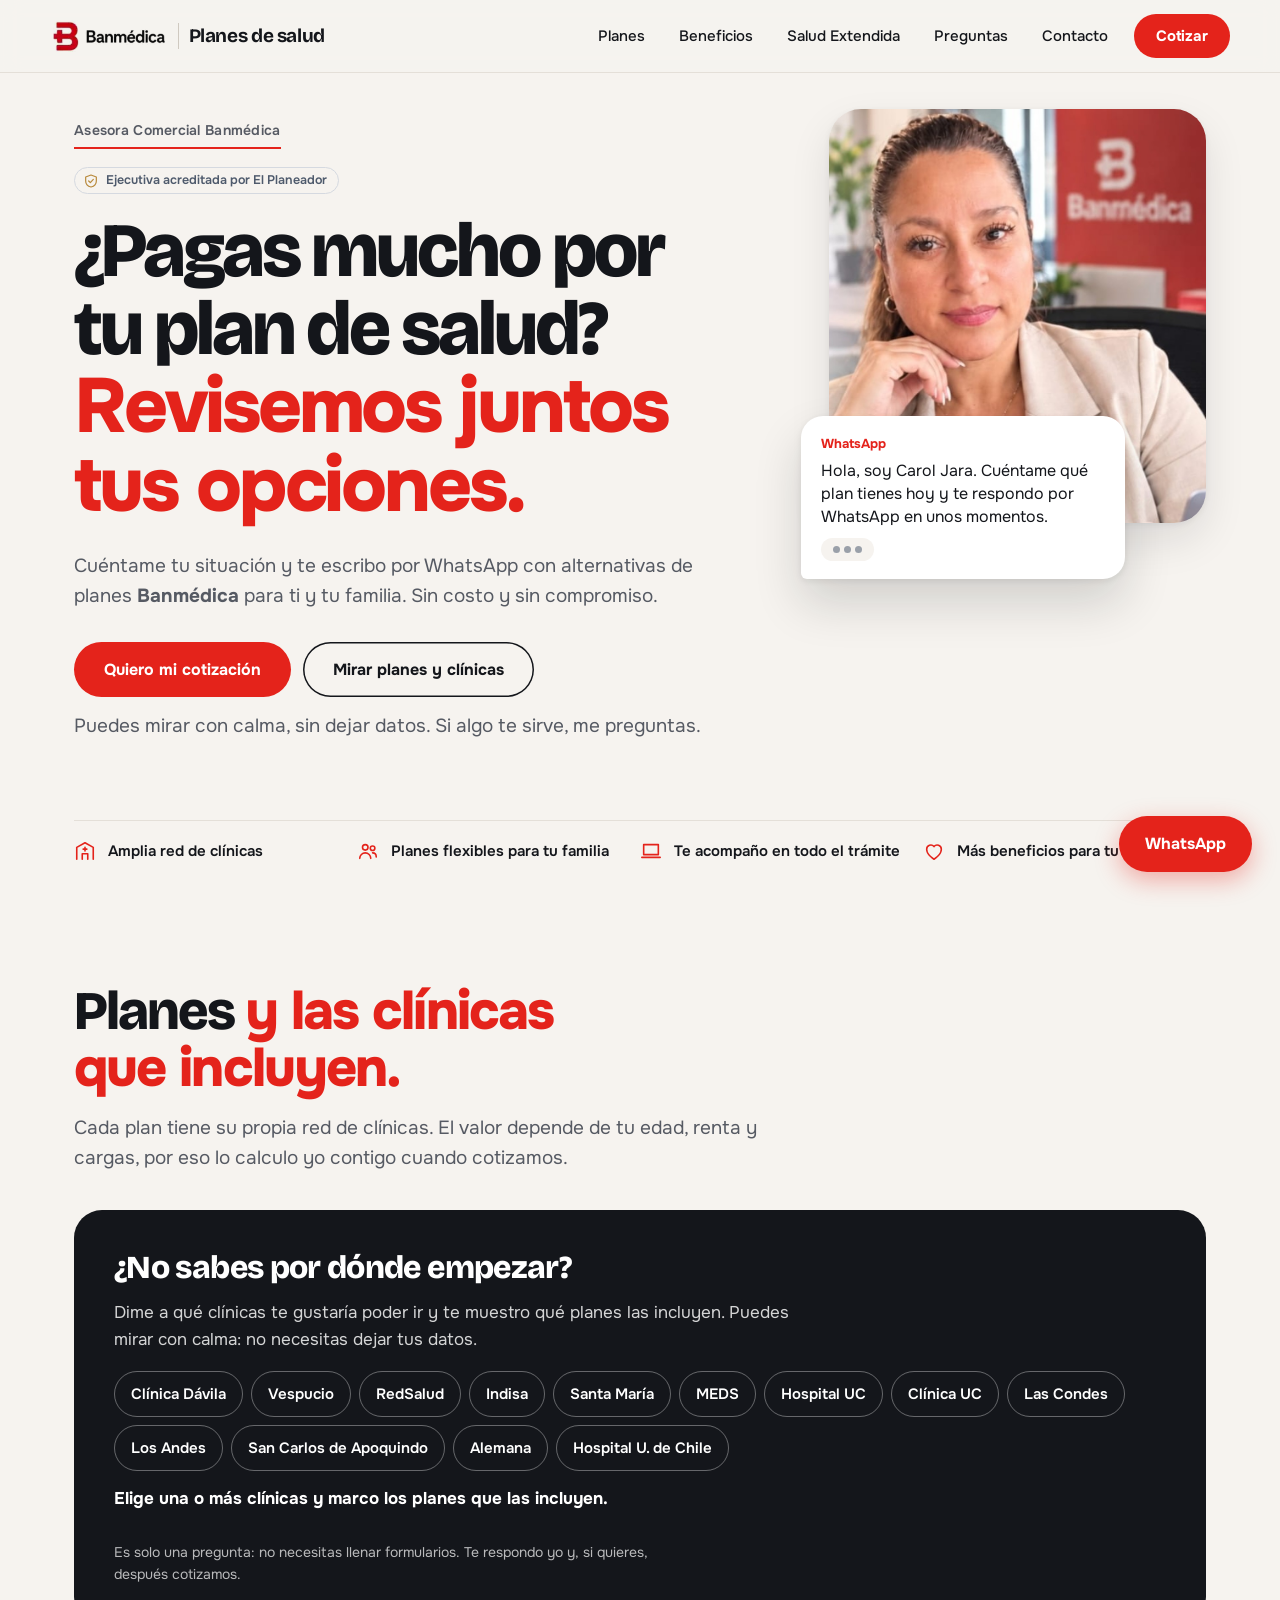
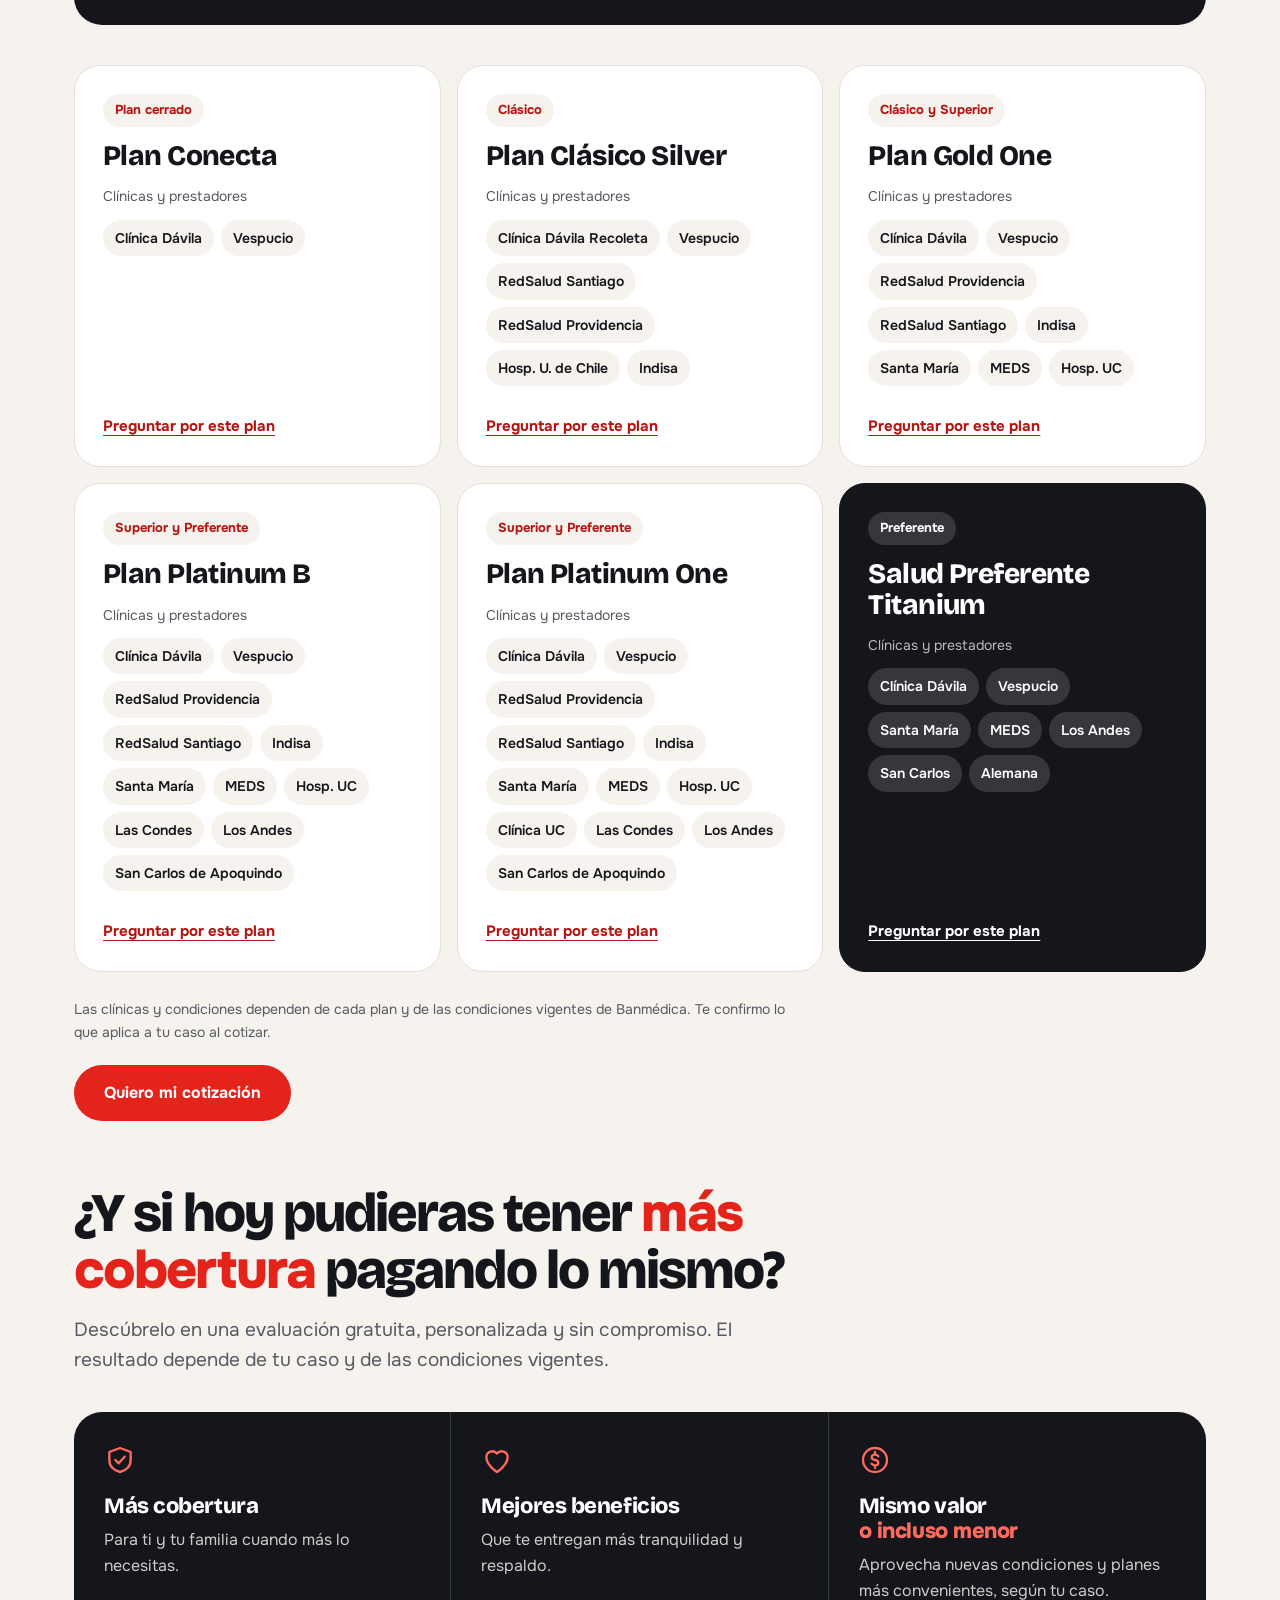
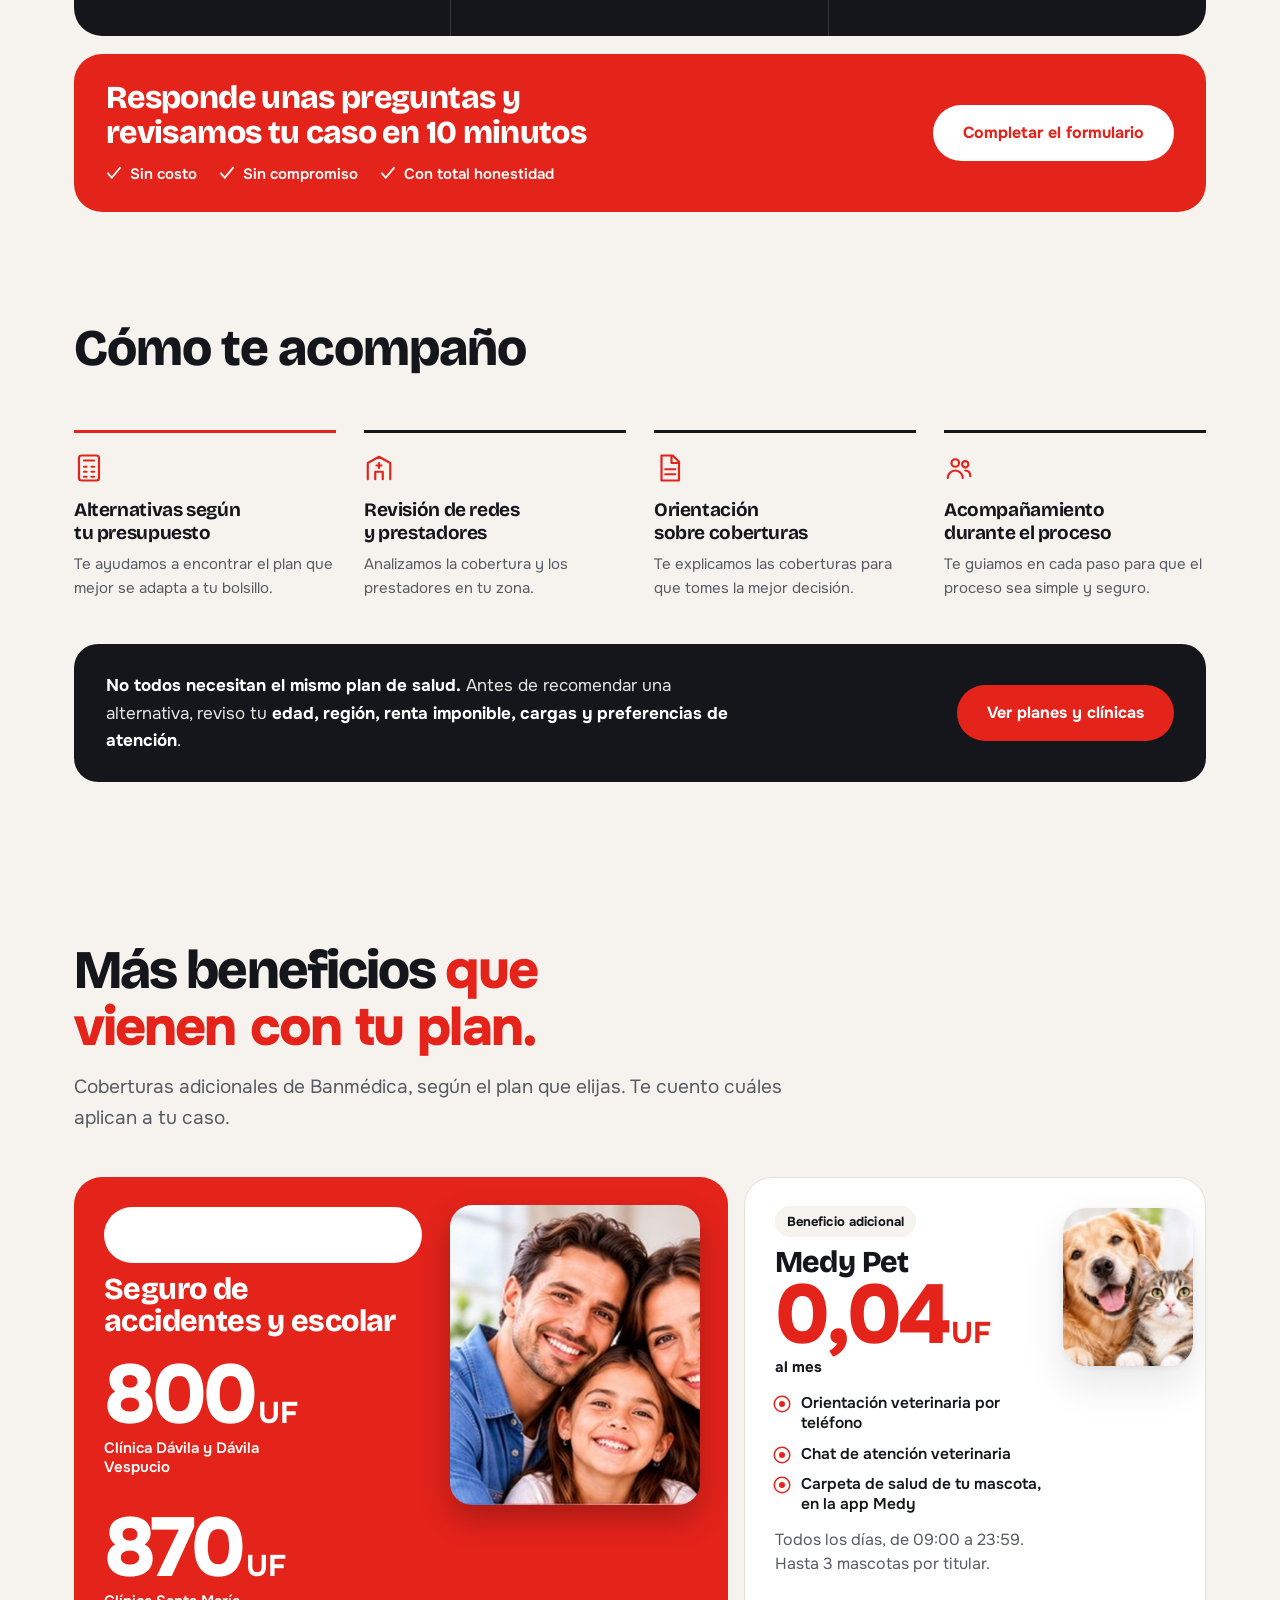
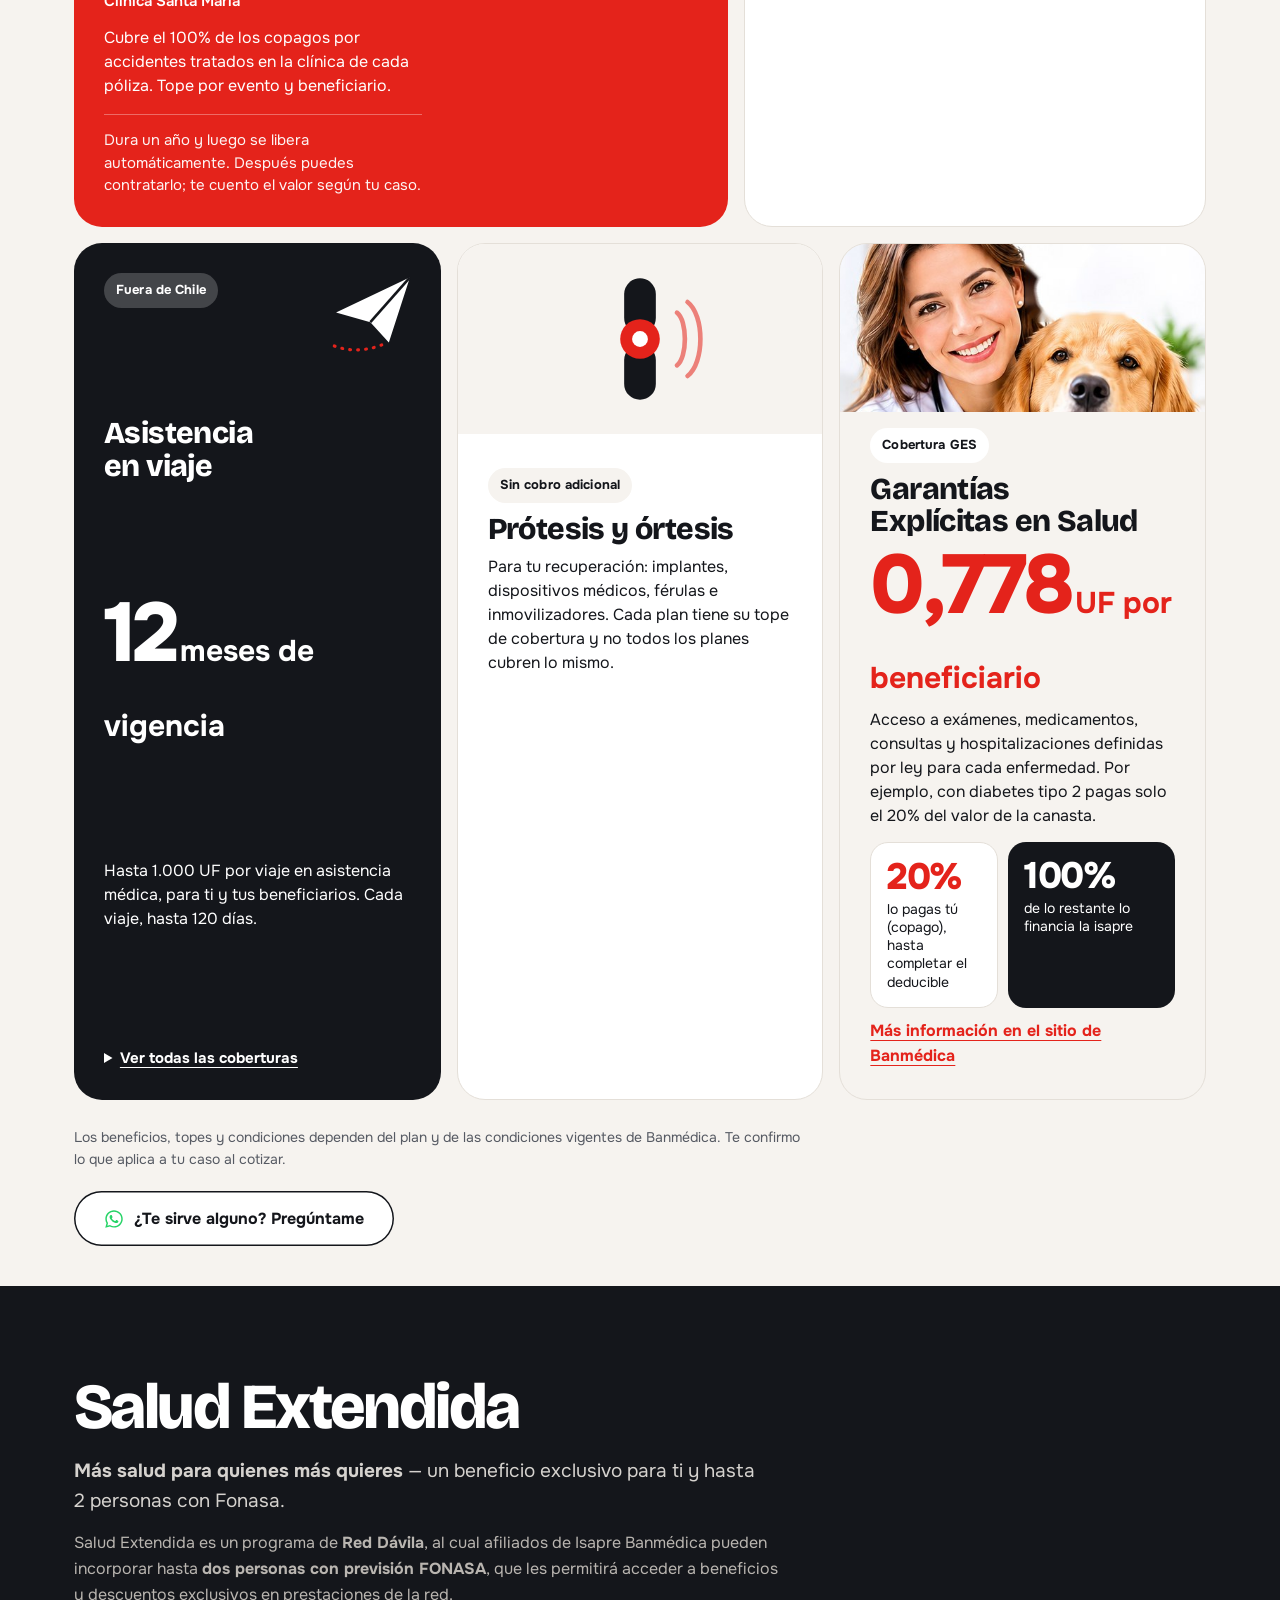
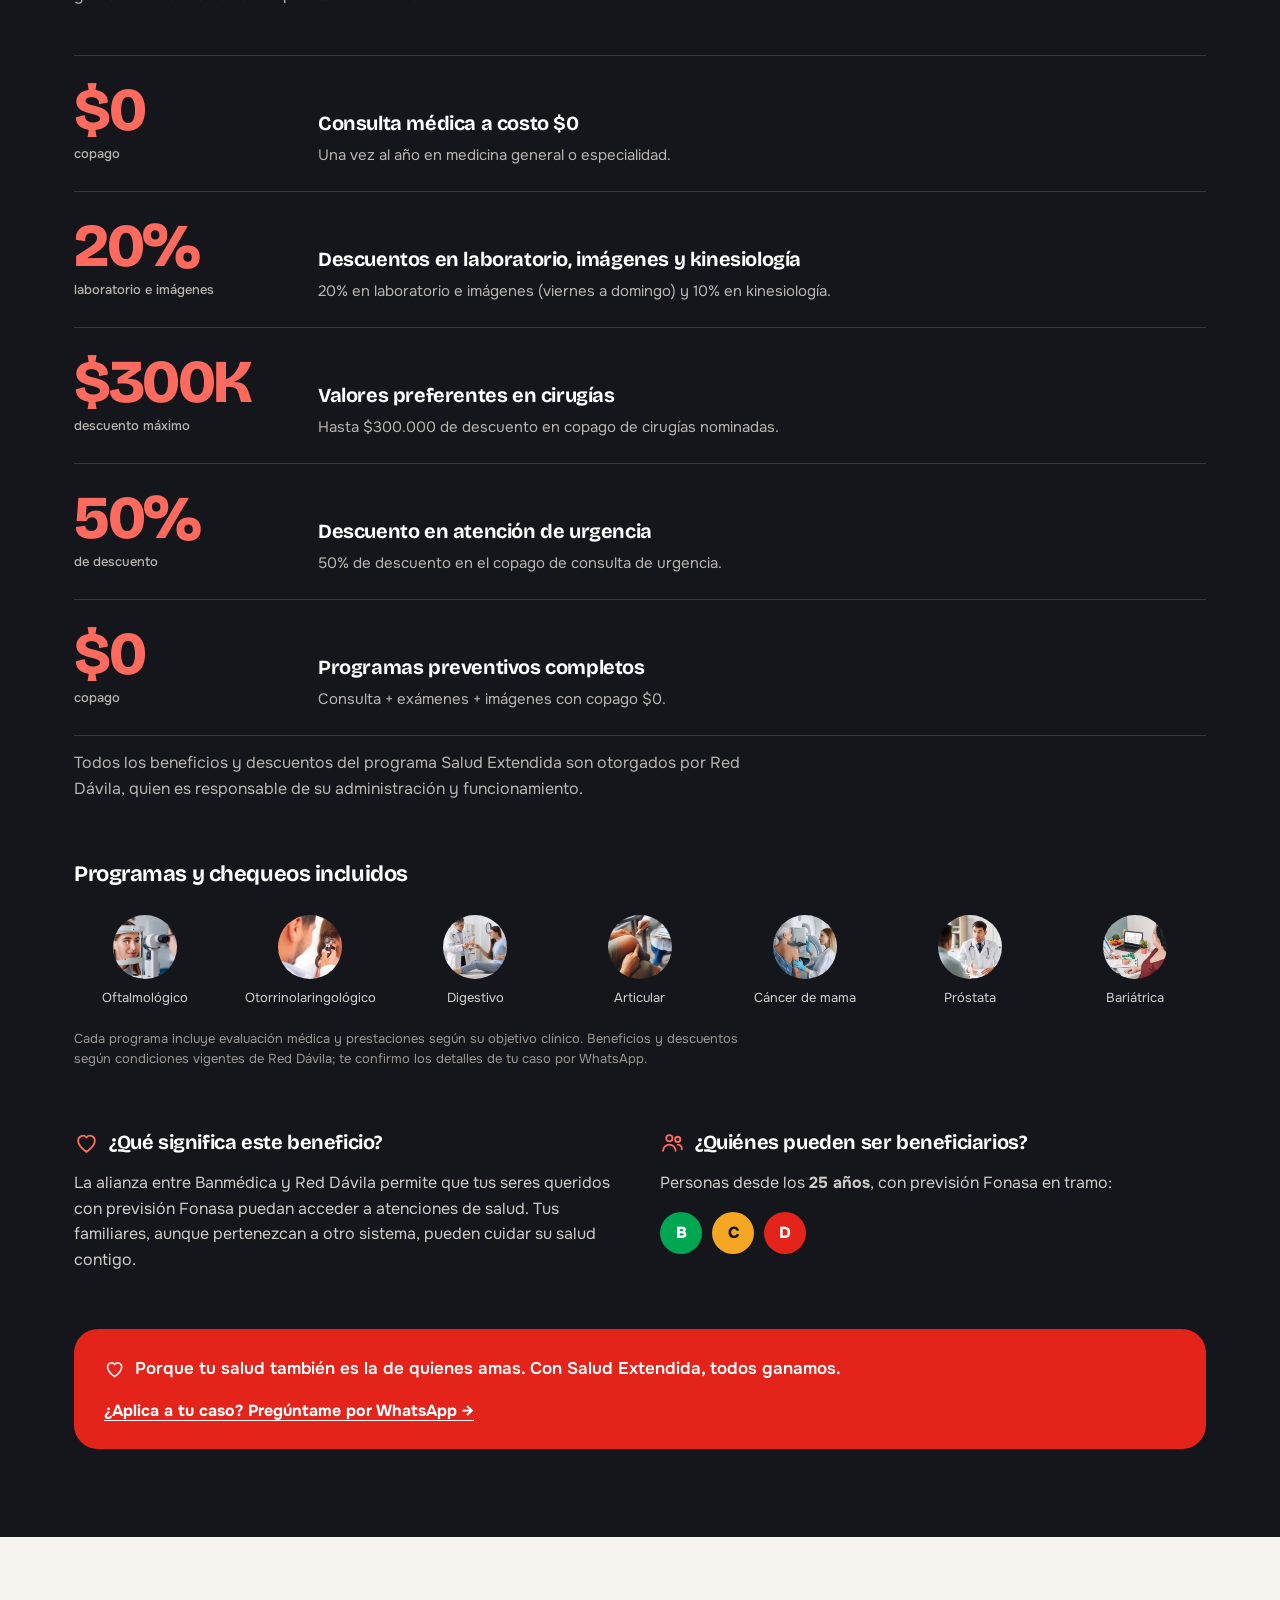
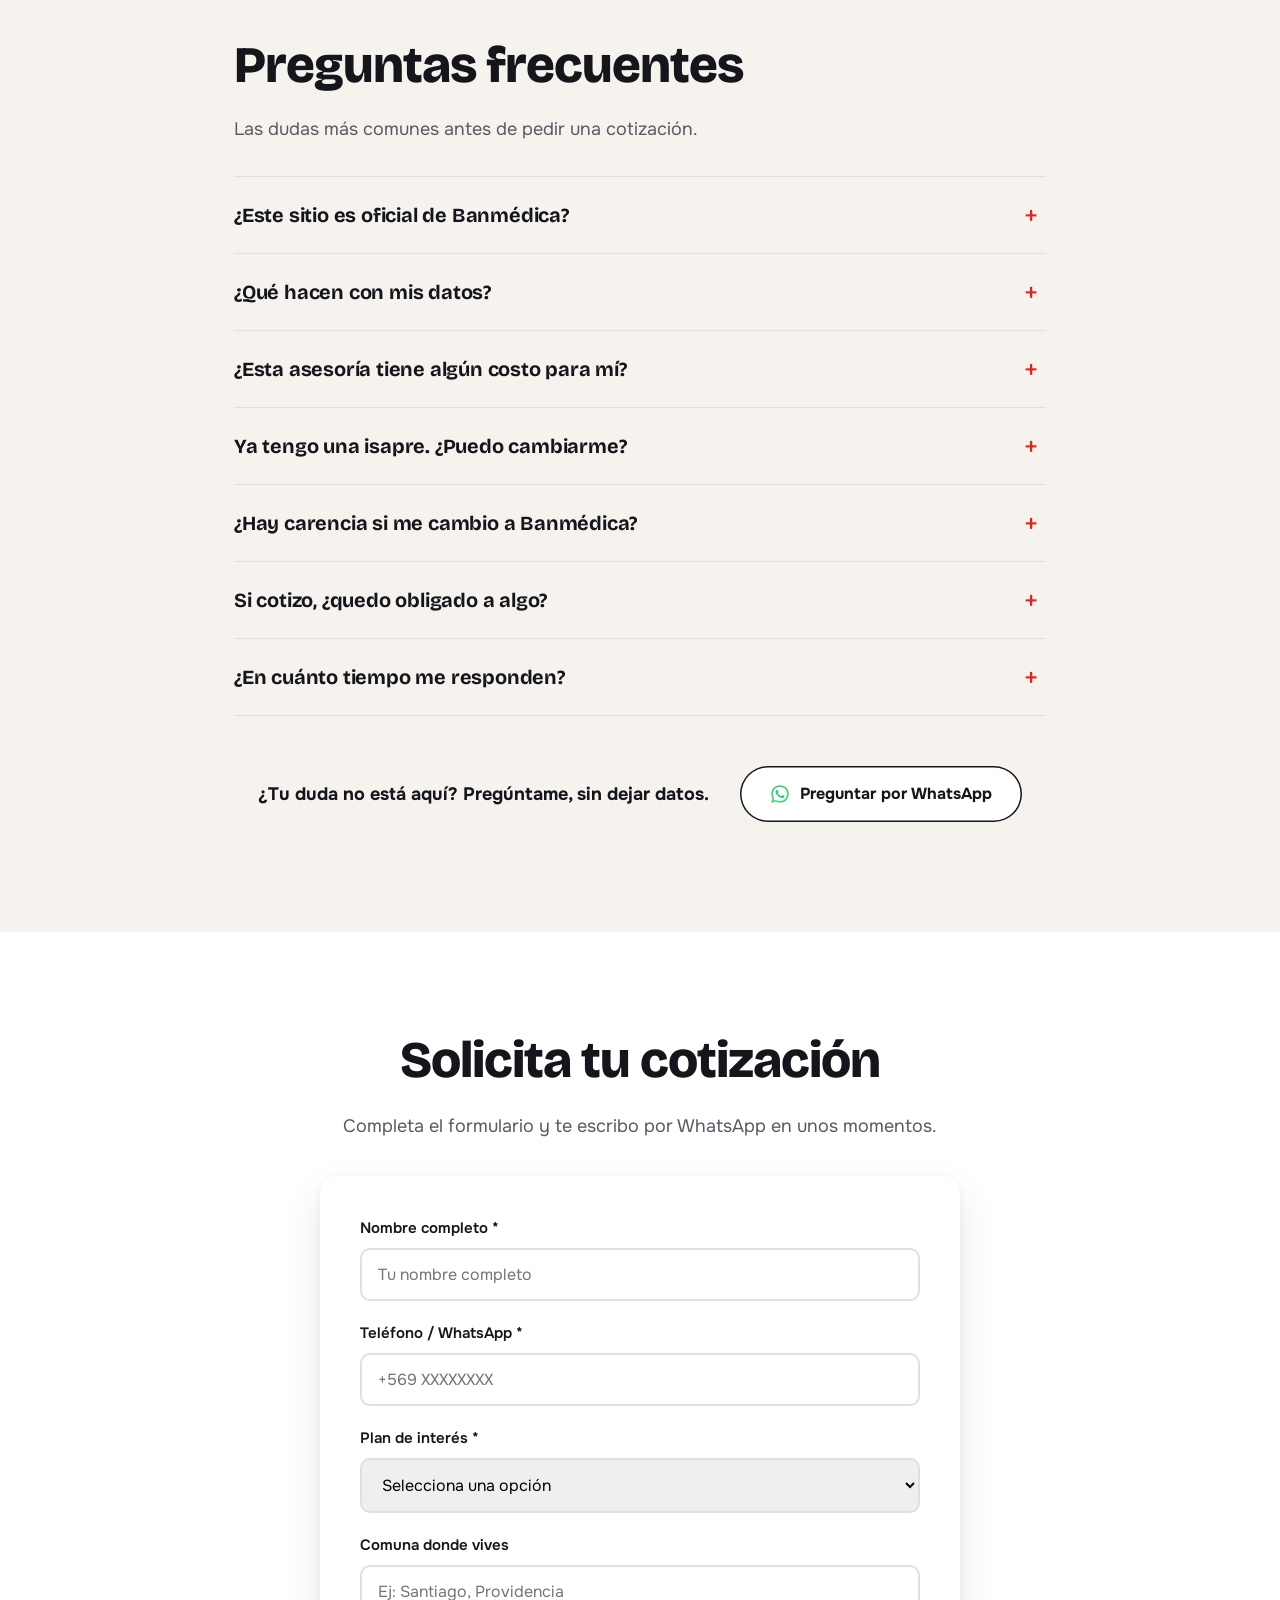
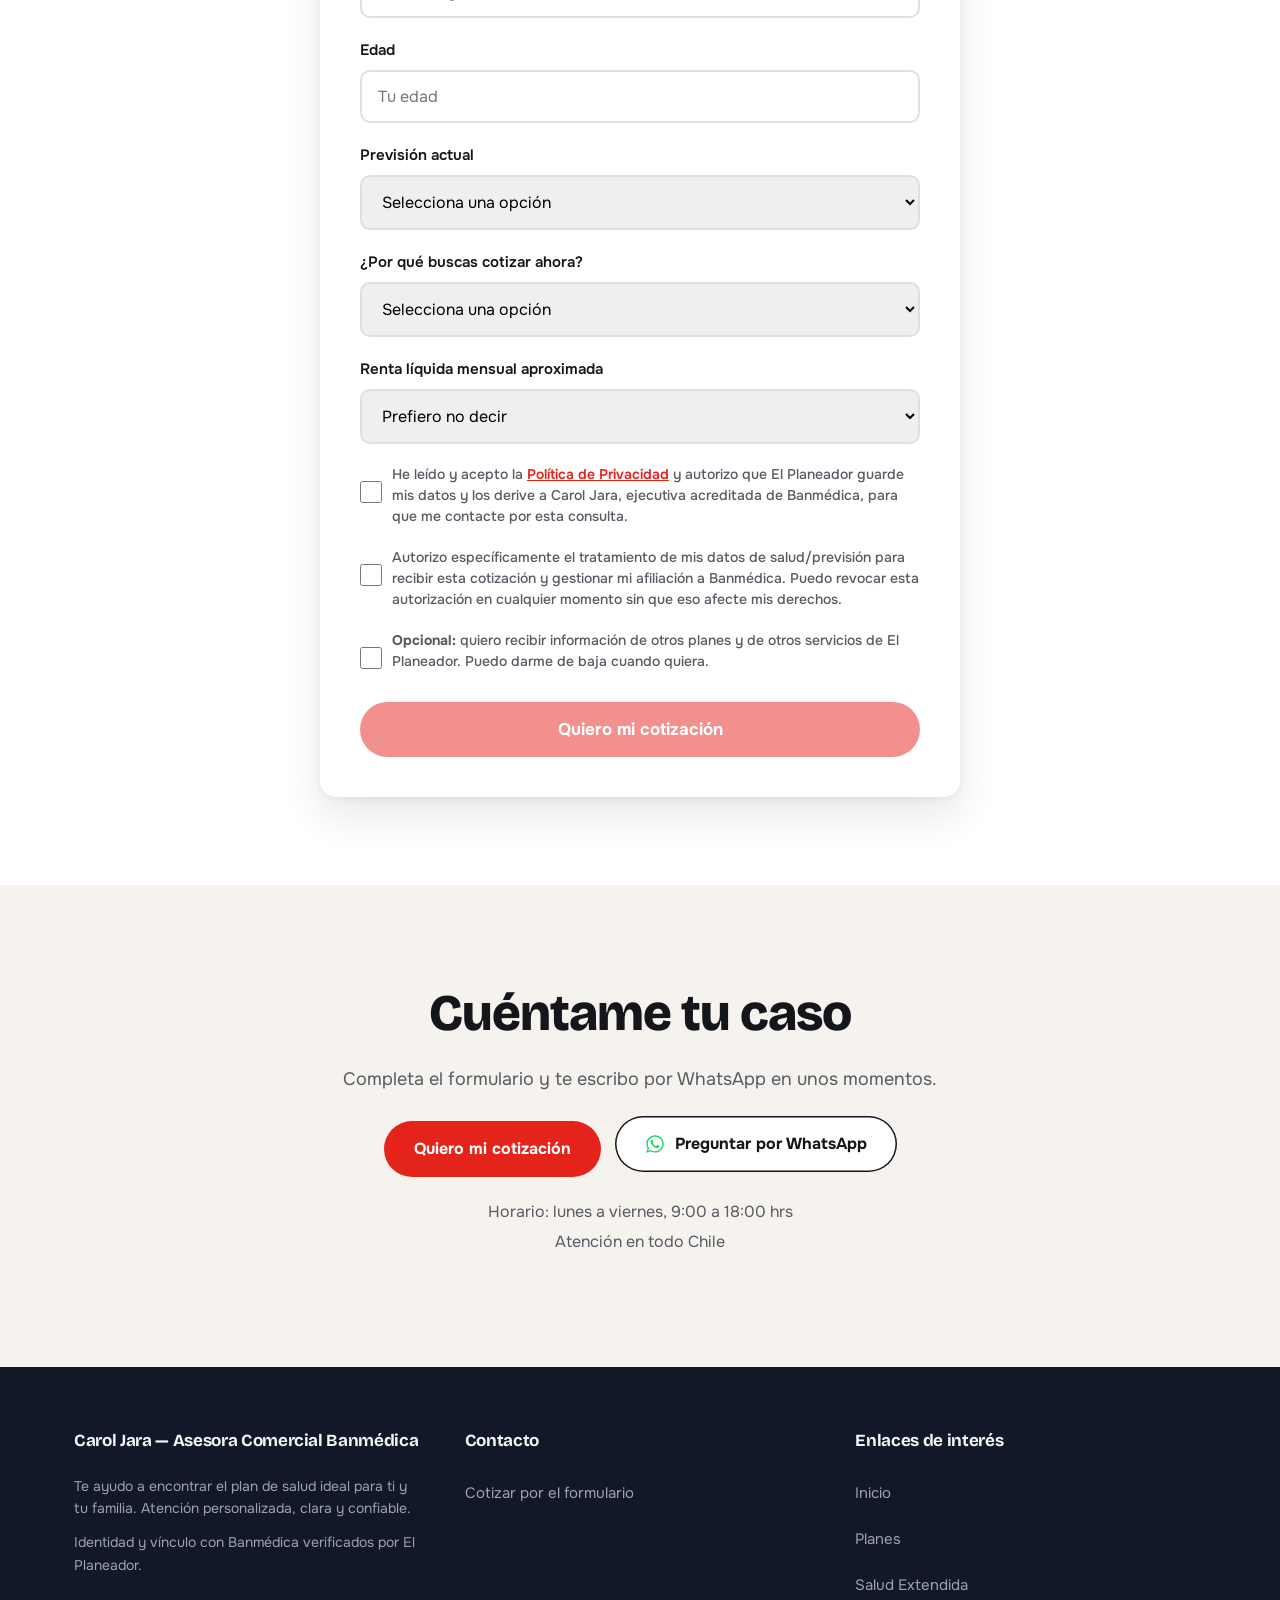
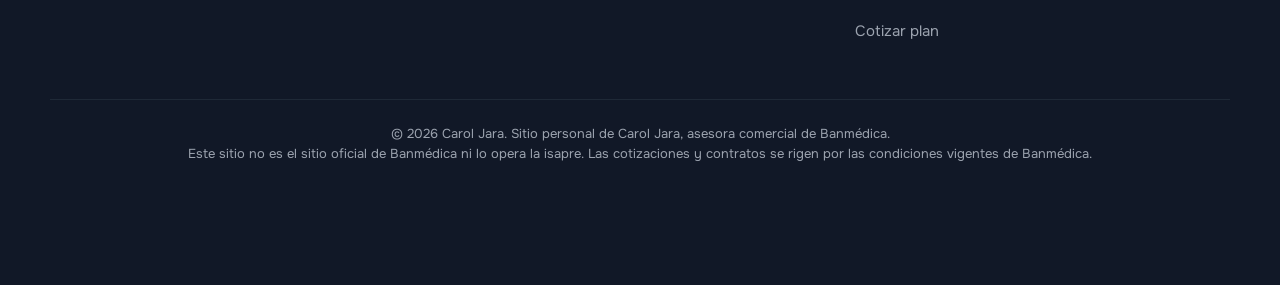
==== salud/banmedica/carol-jara/index.html @ f584b549 "Espejo de revision: carrusel deslizable de planes en celular Co-Authored-By: Claude Sonnet 5.5 <nore" ====
<!DOCTYPE html>
<html lang="es-CL">
<head>
<meta name="robots" content="noindex, nofollow">
    <meta charset="UTF-8">
    <meta name="viewport" content="width=device-width, initial-scale=1.0">
    <title>Carol Jara — Asesora Comercial Banmédica</title>
    <meta name="description" content="Carol Jara, asesora comercial de Banmédica. Revisa alternativas de planes de salud para ti y tu familia, sin costo y sin compromiso.">
    <link rel="preconnect" href="https://fonts.googleapis.com">
    <link rel="preconnect" href="https://fonts.gstatic.com" crossorigin>
    <link href="https://fonts.googleapis.com/css2?family=Bricolage+Grotesque:opsz,wght@12..96,700;12..96,800&family=Onest:wght@400;500;600;700&display=swap" rel="stylesheet">
    <style>
        :root {
            --tinta: #14161B; --papel: #F6F3EF; --blanco: #FFFFFF;
            --rojo: #E4231B; --rojo-hondo: #B31510; --rojo-claro: #FDECEA;
            --suave: #565A63; --linea: #E4DFD8; --borde: #E4DFD8;
            --gris-oscuro: #14161B; --gris-medio: #565A63; --gris-claro: #F6F3EF;
            --verde-wsp: #25D366; --verde: #00A651;
            --sombra: 0 2px 6px rgba(20,22,27,.06), 0 18px 40px rgba(20,22,27,.10);
            --display: 'Bricolage Grotesque', 'Arial Narrow', system-ui, sans-serif;
        }
        * { margin: 0; padding: 0; box-sizing: border-box; font-family: 'Onest', system-ui, -apple-system, 'Segoe UI', Roboto, Arial, sans-serif; }
        html { scroll-behavior: smooth; scrollbar-color: var(--rojo) var(--papel); }
        body { line-height: 1.6; color: var(--tinta); background: var(--papel); -webkit-font-smoothing: antialiased; }
        ::selection { background: var(--rojo); color: #fff; }
        :focus-visible { outline: 3px solid var(--rojo); outline-offset: 3px; border-radius: 6px; }
        h1, h2, h3, h4 { font-family: var(--display); text-wrap: balance; letter-spacing: -0.02em; }
        .contenedor { max-width: 1180px; margin: 0 auto; padding: 0 24px; }
        .i { width: 1.25em; height: 1.25em; stroke: currentColor; fill: none; stroke-width: 1.75; stroke-linecap: round; stroke-linejoin: round; flex: none; }

        /* HEADER */
        header { position: sticky; top: 0; z-index: 100; background: rgba(246,243,239,.9); backdrop-filter: blur(10px); border-bottom: 1px solid var(--linea); }
        .header-contenido { display: flex; justify-content: space-between; align-items: center; gap: 16px; padding: 14px 0; }
        .logo { display: inline-flex; align-items: center; gap: 10px; text-decoration: none; }
        .logo-img { height: 38px; width: auto; display: block; }
        .logo-sep { width: 1px; height: 26px; background: #CFC9C0; flex: none; }
        .logo-text { font-family: var(--display); font-size: 19px; font-weight: 700; color: var(--tinta); letter-spacing: -0.02em; }
        .nav { display: flex; align-items: center; gap: 2px; }
        .nav a { padding: 9px 16px; text-decoration: none; color: var(--tinta); font-weight: 500; font-size: 15px; border-radius: 999px; transition: background .2s; }
        .nav a:hover { background: rgba(20,22,27,.07); }
        .nav a.cta { background: var(--rojo); color: #fff; font-weight: 700; margin-left: 8px; padding: 10px 22px; }
        .nav a.cta:hover { background: var(--rojo-hondo); }

        /* BOTONES */
        .boton { display: inline-flex; align-items: center; justify-content: center; gap: 10px; padding: 15px 30px; border-radius: 999px; font-size: 16px; font-weight: 700; text-decoration: none; border: 0; cursor: pointer; transition: transform .2s cubic-bezier(.2,.8,.2,1), background .2s; text-align: center; }
        .boton:hover { transform: translateY(-2px); }
        .boton-rojo { background: var(--rojo); color: #fff; }
        .boton-rojo:hover { background: var(--rojo-hondo); }
        .boton-whatsapp { background: var(--tinta); color: #fff; }
        .boton-whatsapp:hover { background: #2a2e37; }
        .boton-whatsapp .i { fill: currentColor; stroke: none; }
        .boton-grande { padding: 17px 32px; font-size: 17px; width: 100%; }

        /* HERO */
        #inicio { padding: 36px 0 32px; }
        .hero-grid { display: grid; grid-template-columns: 1.3fr .7fr; gap: 56px; align-items: start; }
        .hero-texto { padding-top: 8px; }
        .hero-texto h1 { font-size: clamp(2.5rem, 6vw, 5rem); line-height: 1.02; font-weight: 800; letter-spacing: -0.04em; margin-bottom: 26px; }
        .hero-texto h1 span { color: var(--rojo); display: block; }
        .hero-texto > p { font-size: 19px; color: var(--suave); max-width: 33em; margin-bottom: 30px; }
        .sello { display: flex; align-items: center; gap: 7px; width: fit-content; margin: 0 0 18px; padding: 4px 11px 4px 8px; border: 1px solid #D5D9E0; border-radius: 999px; color: #4E5A6C; background: transparent; text-decoration: none; }
        .sello svg { width: 16px; height: 16px; flex: none; fill: none; stroke: #B8893B; stroke-width: 1.8; stroke-linecap: round; stroke-linejoin: round; }
        .sello b { display: block; font-size: 12.5px; font-weight: 600; line-height: 1.3; }
        .sello small { display: block; font-size: 12.5px; color: var(--suave); }
        .rol { display: inline-block; font-size: 14px; font-weight: 600; letter-spacing: .02em; color: var(--suave); margin-bottom: 18px; padding-bottom: 6px; border-bottom: 2px solid var(--rojo); }
        .acciones-hero { display: flex; gap: 12px; flex-wrap: wrap; }
        .hero-visual { position: relative; padding: 0 0 56px; max-width: 380px; width: 100%; justify-self: end; }
        .hero-foto { width: 100%; height: auto; aspect-ratio: 4 / 4.4; object-fit: cover; object-position: 50% 18%; border-radius: 32px; display: block; box-shadow: var(--sombra); }
        .chat { position: absolute; left: -28px; bottom: 0; width: min(330px, 86%); background: #fff; border-radius: 22px 22px 22px 6px; padding: 18px 20px; box-shadow: 0 2px 6px rgba(20,22,27,.08), 0 24px 48px rgba(20,22,27,.16); }
        .chat-nombre { font-size: 13px; font-weight: 700; color: var(--rojo); margin-bottom: 4px; }
        .chat-texto { font-size: 16px; line-height: 1.45; color: var(--tinta); }
        .chat-escribiendo { display: inline-flex; gap: 4px; margin-top: 10px; padding: 8px 12px; background: var(--papel); border-radius: 14px; }
        .chat-escribiendo i { width: 7px; height: 7px; border-radius: 50%; background: #9AA0A9; display: block; animation: puntos 1.2s ease-in-out infinite; }
        .chat-escribiendo i:nth-child(2) { animation-delay: .15s; } .chat-escribiendo i:nth-child(3) { animation-delay: .3s; }
        @keyframes puntos { 0%, 60%, 100% { transform: translateY(0); opacity: .45; } 30% { transform: translateY(-4px); opacity: 1; } }

        .franja { display: grid; grid-template-columns: repeat(4, 1fr); gap: 0; margin-top: 48px; border-top: 1px solid var(--linea); }
        .franja div { display: flex; align-items: center; gap: 12px; padding: 18px 16px 0 0; font-size: 15px; font-weight: 600; color: var(--tinta); }
        .franja .i { width: 22px; height: 22px; color: var(--rojo); }

        div.whatsapp-fijo { width: auto; height: auto; background-color: var(--rojo); border-radius: 999px; box-shadow: 0 8px 24px rgba(228,35,27,.35); }
        div.whatsapp-fijo:hover { transform: scale(1.05); }
        div.whatsapp-fijo a { width: auto; height: auto; padding: 15px 26px; color: #fff; font-weight: 700; font-size: 16px; }
        /* LA PREGUNTA Y LOS TRES PILARES */
        #beneficios { padding: 40px 0 24px; }
        #beneficios h2 { font-size: clamp(2rem, 4.6vw, 3.4rem); font-weight: 800; line-height: 1.05; letter-spacing: -0.035em; max-width: 15em; }
        #beneficios h2 span { color: var(--rojo); }
        .beneficios-sub { margin-top: 16px; font-size: 19px; color: var(--suave); max-width: 38em; }
        .pilares { display: grid; grid-template-columns: repeat(3, 1fr); margin-top: 36px; background: var(--tinta); color: #fff; border-radius: 28px; overflow: hidden; }
        .pilar { padding: 32px 30px; border-right: 1px solid #353941; }
        .pilar:last-child { border-right: 0; }
        .pilar .i { width: 32px; height: 32px; color: #FF6A5F; margin-bottom: 18px; display: block; }
        .pilar h3 { font-size: 22px; font-weight: 800; line-height: 1.15; margin-bottom: 8px; }
        .pilar h3 span { color: #FF6A5F; display: block; }
        .pilar p { color: #CFCBC6; font-size: 16px; }
        .banda-wsp { margin-top: 18px; padding: 26px 32px; background: var(--rojo); color: #fff; border-radius: 28px; display: flex; align-items: center; justify-content: space-between; gap: 20px; flex-wrap: wrap; }
        .banda-wsp h3 { font-size: clamp(1.4rem, 3vw, 2rem); font-weight: 800; line-height: 1.1; max-width: 17em; }
        .banda-wsp ul { list-style: none; display: flex; gap: 8px 22px; flex-wrap: wrap; margin-top: 12px; font-size: 15px; font-weight: 600; }
        .banda-wsp li::before { content: '✓'; margin-right: 8px; }
        .banda-wsp .boton { background: #fff; color: var(--rojo); }
        .banda-wsp .boton:hover { background: var(--tinta); color: #fff; }

        /* BENEFICIOS ADICIONALES DEL PLAN */
        .guia { margin-top: 36px; background: var(--gris-oscuro); color: #fff; border-radius: 28px; padding: clamp(24px, 4vw, 40px); display: grid; gap: 14px; }
        .guia h3 { font-size: clamp(1.4rem, 2.6vw, 2rem); font-weight: 800; letter-spacing: -0.02em; line-height: 1.1; }
        .guia > p { max-width: 42em; color: rgba(255,255,255,.82); font-size: 17px; }
        .gchips { display: flex; flex-wrap: wrap; gap: 8px; margin-top: 4px; }
        .gchip { margin: 0; cursor: pointer; }
        .gchip input { position: absolute; opacity: 0; pointer-events: none; }
        .gchip span { display: inline-block; padding: 10px 16px; border-radius: 999px; border: 1.5px solid rgba(255,255,255,.35); font-size: 15px; font-weight: 600; color: #fff; transition: background .2s, border-color .2s, color .2s; }
        .gchip:hover span { border-color: #fff; }
        .gchip input:checked + span { background: #fff; color: var(--gris-oscuro); border-color: #fff; }
        .gchip input:focus-visible + span { outline: 3px solid #fff; outline-offset: 3px; }
        .guia .guia-estado { font-weight: 700; color: #fff; min-height: 1.4em; }
        .guia-acciones { display: flex; flex-wrap: wrap; gap: 14px; align-items: center; }
        .guia-acciones[hidden], .guia-acciones a[hidden], .guia-acciones button[hidden] { display: none; }
        .guia-limpiar { background: none; border: 0; color: #fff; text-decoration: underline; text-underline-offset: 4px; font: inherit; font-weight: 600; cursor: pointer; padding: 10px 4px; }
        .guia .guia-nota { font-size: 14px; color: rgba(255,255,255,.7); }
        .plan { transition: transform .35s cubic-bezier(.16,.84,.3,1), box-shadow .35s, opacity .3s, filter .3s; }
        .plan.fuera { opacity: .32; filter: grayscale(1); }
        .plan.dentro { box-shadow: 0 0 0 3px var(--rojo), var(--sombra); }
        #planes { padding: 88px 0 24px; }
        #planes h2 { font-size: clamp(2rem, 4.6vw, 3.4rem); font-weight: 800; line-height: 1.05; letter-spacing: -0.035em; max-width: 14em; }
        #planes h2 span { color: var(--rojo); }
        .pl-sub { margin-top: 16px; font-size: 19px; color: var(--suave); max-width: 38em; }
        .planes-grid { display: grid; grid-template-columns: repeat(3, 1fr); gap: 16px; margin-top: 40px; }
        .plan { background: #fff; border: 1px solid var(--linea); border-radius: 26px; padding: 28px; display: flex; flex-direction: column; gap: 8px; }
        .plan:hover { transform: translateY(-4px); box-shadow: var(--sombra); }
        .plan-fam { align-self: flex-start; font-size: 13px; font-weight: 700; padding: 6px 12px; border-radius: 999px; background: var(--gris-claro); color: var(--rojo); }
        .plan h3 { font-size: clamp(1.35rem, 2.2vw, 1.8rem); font-weight: 800; line-height: 1.08; letter-spacing: -0.02em; margin-top: 6px; }
        .plan-sub { font-size: 14px; color: var(--suave); margin-top: 6px; }
        .plan-red { list-style: none; margin: 4px 0 0; padding: 0; display: flex; flex-wrap: wrap; gap: 7px; }
        .plan-red li { font-size: 14px; font-weight: 600; padding: 7px 12px; border-radius: 999px; background: var(--gris-claro); }
        .plan-osc { background: var(--gris-oscuro); color: #fff; border-color: var(--gris-oscuro); }
        .plan-osc .plan-fam { background: rgba(255,255,255,.14); color: #fff; }
        .plan-osc .plan-sub { color: rgba(255,255,255,.7); }
        .plan-osc .plan-red li { background: rgba(255,255,255,.14); }
        @media (max-width: 1020px) { .planes-grid { grid-template-columns: repeat(2, 1fr); } }
        @media (max-width: 720px) {
            .planes-grid { display: flex; grid-template-columns: none; gap: 12px; overflow-x: auto; scroll-snap-type: x mandatory; -webkit-overflow-scrolling: touch; scrollbar-width: none; margin-inline: -16px; padding: 6px 16px 18px; }
            .planes-grid::-webkit-scrollbar { display: none; }
            .plan { flex: 0 0 84%; scroll-snap-align: center; padding: 24px; }
            .planes-dots { display: flex !important; }
            .planes-hint { display: block !important; }
        }
        .planes-dots { display: none; justify-content: center; gap: 8px; margin-top: -4px; }
        .planes-dots button { width: 10px; height: 10px; padding: 0; border-radius: 50%; border: 0; background: var(--linea); cursor: pointer; transition: background .2s, transform .2s; }
        .planes-dots button[aria-current="true"] { background: var(--rojo); transform: scale(1.35); }
        .planes-hint { display: none; margin-top: 18px; font-size: 14px; font-weight: 600; color: var(--suave); }
        #beneficios-plan { padding: 88px 0 40px; }
        #beneficios-plan h2 { font-size: clamp(2rem, 4.6vw, 3.4rem); font-weight: 800; line-height: 1.05; letter-spacing: -0.035em; max-width: 14em; }
        #beneficios-plan h2 span { color: var(--rojo); }
        .bp-sub { margin-top: 16px; font-size: 19px; color: var(--suave); max-width: 38em; }
        .bento { display: grid; grid-template-columns: repeat(12, 1fr); gap: 16px; margin-top: 44px; }
        .bt { position: relative; border-radius: 28px; padding: 30px; overflow: hidden; display: flex; flex-direction: column; gap: 10px; transition: transform .35s cubic-bezier(.16,.84,.3,1), box-shadow .35s; }
        .bt:hover { transform: translateY(-4px); box-shadow: var(--sombra); }
        .bt .chip { align-self: flex-start; font-size: 13px; font-weight: 700; letter-spacing: .01em; padding: 7px 12px; border-radius: 999px; background: rgba(255,255,255,.2); }
        .bt-viaje h3 { padding-right: 96px; }
        .bt h3 { font-size: clamp(1.4rem, 2.4vw, 1.9rem); font-weight: 800; line-height: 1.08; letter-spacing: -0.02em; }
        .bt p { font-size: 16px; line-height: 1.5; }
        .bt .gran { font-size: clamp(3rem, 6.5vw, 5.2rem); font-weight: 800; line-height: .9; letter-spacing: -0.05em; }
        .bt .gran small { font-size: .36em; font-weight: 700; letter-spacing: 0; margin-left: 4px; }
        .bt-seguro { grid-column: span 7; background: var(--rojo); color: #fff; }
        .bt-pet { grid-column: span 5; background: #fff; border: 1px solid var(--linea); display: grid; grid-template-columns: 1fr 112px; gap: 18px; align-items: start; }
        .bt-pet .pata { width: 130px; height: 130px; padding: 26px; border-radius: 34px; background: var(--rojo); fill: #fff; display: block; transition: transform .4s cubic-bezier(.16,.84,.3,1); }
        .bt-pet:hover .pata { transform: rotate(-8deg) scale(1.06); }
        .bt-pet .gran { color: var(--rojo); }
        .bt-viaje { grid-column: span 4; background: var(--gris-oscuro); color: #fff; justify-content: space-between; }
        .bt-viaje .gran { margin: 4px 0; }
        .bt-viaje .gran { color: #fff; }
        .bt-protesis { grid-column: span 4; background: #fff; border: 1px solid var(--linea); padding: 0; }
        .bt-protesis img { width: 100%; height: 170px; min-height: 170px; flex: 1 1 auto; object-fit: cover; display: block; }
        .bt-protesis .cuerpo-bt { padding: 24px 30px 30px; display: flex; flex-direction: column; gap: 10px; flex: 0 0 auto; }
        .bt-ges { grid-column: span 4; background: var(--gris-claro); border: 1px solid var(--linea); }
        .bt-ges .gran { color: var(--rojo); }
        .ges-pasos { display: grid; grid-template-columns: 1fr 1.3fr; gap: 10px; margin-top: 4px; }
        .ges-pasos div { border-radius: 18px; padding: 16px; display: flex; flex-direction: column; gap: 4px; }
        .ges-pasos b { font-size: 2.3rem; font-weight: 800; letter-spacing: -0.04em; line-height: 1; }
        .ges-pasos span { font-size: 14px; line-height: 1.3; }
        .gp1 { background: #fff; border: 1px solid var(--linea); }
        .gp1 b { color: var(--rojo); }
        .gp2 { background: var(--gris-oscuro); color: #fff; }
        .seguro-cifras { display: flex; gap: 34px; flex-wrap: wrap; margin: 10px 0 6px; }
        .seguro-cifras div { display: flex; flex-direction: column; gap: 6px; }
        .seguro-cifras span { font-size: 15px; font-weight: 600; max-width: 12em; line-height: 1.25; }
        .bt-seguro .nota-bt { font-size: 15px; opacity: .95; border-top: 1px solid rgba(255,255,255,.35); padding-top: 14px; margin-top: 6px; }
        .bt a.ver { font-weight: 700; color: var(--rojo); text-decoration: underline; text-underline-offset: 4px; }
        .bt details { margin-top: 6px; }
        .bt details summary { cursor: pointer; font-weight: 700; font-size: 15px; text-decoration: underline; text-underline-offset: 4px; }
        .bt details ul { margin: 10px 0 0; padding-left: 18px; display: grid; gap: 4px; font-size: 14.5px; }
        @media (max-width: 1020px) and (min-width: 721px) { .bt-seguro, .bt-pet { grid-column: span 12; } .bt-viaje, .bt-protesis, .bt-ges { grid-column: span 6; } .bt-ges { grid-column: span 12; } }
        .ilu { display: block; width: 88px; height: 88px; }
        .ilu-top { position: absolute; top: 22px; right: 24px; color: #fff; }
        .bt-viaje .ilu-top { color: #fff; }
        .ilu-red { color: var(--gris-oscuro); width: 78px; height: 78px; }
        .ilu-pet { width: 112px; height: auto; display: block; filter: drop-shadow(0 14px 18px rgba(228,35,27,.28)); transition: transform .4s cubic-bezier(.16,.84,.3,1); }
        .bt-pet:hover .ilu-pet { transform: rotate(-6deg) translateY(-4px); }
        .ilu-banda { height: 190px; background: var(--gris-claro); display: grid; place-items: center; }
        .bt-protesis:hover .ilu-banda svg { transform: rotate(8deg); }
        .ilu-banda svg { transition: transform .45s cubic-bezier(.16,.84,.3,1); }
        .bt-foto-seguro { position: absolute; top: 28px; right: 28px; width: 250px; height: 300px; object-fit: cover; object-position: 38% 40%; border-radius: 22px; box-shadow: 0 14px 30px rgba(0,0,0,.25); }
        .bt-seguro { padding-right: 306px; }
        .bt-foto-pet { width: 130px; height: 158px; object-fit: cover; border-radius: 24px; display: block; box-shadow: var(--sombra); transition: transform .45s cubic-bezier(.16,.84,.3,1); }
        .bt-pet:hover .bt-foto-pet { transform: rotate(-3deg) scale(1.05); }
        .bt-foto-ges { width: calc(100% + 60px); max-width: none; height: 168px; margin: -30px -30px 6px; object-fit: cover; object-position: 50% 28%; display: block; }
        .mini { list-style: none; margin: 14px 0 0; padding: 0; display: grid; gap: 10px; }
        .mini li { position: relative; padding-left: 26px; font-size: 15.5px; font-weight: 600; line-height: 1.3; }
        .mini li::before { content: ''; position: absolute; left: 0; top: 4px; width: 14px; height: 14px; border-radius: 50%; background: var(--rojo); box-shadow: inset 0 0 0 4px #fff, 0 0 0 1.5px var(--rojo); }
        .mini-nota { margin-top: 14px; font-size: 14px; color: var(--suave); }
        .boton-ghost { background: transparent; color: var(--tinta); box-shadow: inset 0 0 0 1.5px var(--tinta); }
        .boton-ghost:hover { background: rgba(20,22,27,.06); }
        .micro-hero { margin-top: 14px; font-size: 15px; color: var(--suave); }
        .boton-wsp { background: #fff; color: var(--tinta); box-shadow: inset 0 0 0 1.5px var(--tinta); display: inline-flex; align-items: center; gap: 10px; }
        .boton-wsp:hover { background: #F0FDF4; }
        .boton-wsp .i { width: 20px; height: 20px; fill: #25D366; stroke: none; flex: none; }
        .guia .boton-wsp { box-shadow: none; }
        .guia-cot { color: #fff; font-weight: 600; text-decoration: underline; text-underline-offset: 4px; padding: 10px 4px; }
        .guia-cot[hidden] { display: none; }
        .plan .ask { margin-top: auto; padding-top: 12px; font-weight: 700; font-size: 15px; color: var(--rojo-hondo); text-decoration: underline; text-underline-offset: 4px; min-height: 44px; display: inline-flex; align-items: flex-end; }
        .plan-osc .ask { color: #fff; }
        .plan.dentro { order: -1; }
        .plan.fuera:hover { transform: none; box-shadow: none; }
        .faq-cierre { margin-top: 28px; padding: 22px 24px; background: var(--gris-claro); border-radius: 22px; display: flex; flex-wrap: wrap; align-items: center; justify-content: space-between; gap: 14px; }
        .faq-cierre p { font-weight: 700; font-size: 18px; }
        section[id] { scroll-margin-top: 72px; }
        .gchip span { min-height: 44px; display: inline-flex; align-items: center; }
        .guia-limpiar { min-height: 44px; }
        .bt-seguro .chip { background: #fff; color: var(--rojo-hondo); }
        .bt .chip { color: inherit; }
        .tramo.b { background: #007A3D; }
        .tramo.c { color: var(--tinta); }
        .plan-fam { color: var(--rojo-hondo); }
        .bp-nota { margin-top: 26px; font-size: 14px; color: var(--suave); max-width: 52em; }

        /* CÓMO TE ACOMPAÑO */
        #acompano { padding: 72px 0; }
        #acompano h2 { font-size: clamp(2rem, 4.5vw, 3.2rem); font-weight: 800; margin-bottom: 40px; max-width: 14em; }
        .pasos { display: grid; grid-template-columns: repeat(4, 1fr); gap: 28px; position: relative; }
        .paso { border-top: 3px solid var(--tinta); padding-top: 20px; }
        .paso:first-child { border-top-color: var(--rojo); }
        .paso .i { width: 30px; height: 30px; color: var(--rojo); margin-bottom: 16px; display: block; }
        .paso h3 { font-size: 19px; font-weight: 700; margin-bottom: 8px; line-height: 1.2; }
        .paso p { font-size: 15px; color: var(--suave); }
        .nota-ancha { margin-top: 44px; padding: 28px 32px; background: var(--tinta); color: #fff; border-radius: 24px; display: flex; gap: 24px; align-items: center; justify-content: space-between; flex-wrap: wrap; }
        .nota-ancha p { max-width: 38em; font-size: 17px; color: #E8E6E3; }
        .nota-ancha strong { color: #fff; }

        /* SALUD EXTENDIDA */
        #salud-extendida { background: var(--tinta); color: #fff; padding: 88px 0; }
        #salud-extendida h2 { font-size: clamp(2.2rem, 5vw, 4rem); font-weight: 800; letter-spacing: -0.04em; line-height: 1.02; max-width: 12em; }
        .se-sub { margin-top: 16px; font-size: 19px; color: #D5D2CE; max-width: 36em; }
        .se-intro { margin-top: 14px; color: #B9B5B0; max-width: 44em; }
        .cifras { margin-top: 48px; border-top: 1px solid #353941; }
        .cifra { display: grid; grid-template-columns: 220px 1fr; gap: 24px; align-items: baseline; padding: 24px 0; border-bottom: 1px solid #353941; }
        .cifra .valor { font-family: var(--display); font-size: clamp(2.4rem, 5vw, 3.8rem); font-weight: 800; letter-spacing: -0.04em; color: #FF6A5F; line-height: 1; }
        .cifra .valor small { font-family: 'Onest', sans-serif; display: block; font-size: 13px; font-weight: 500; letter-spacing: 0; color: #B9B5B0; margin-top: 6px; }
        .cifra h3 { font-size: 20px; font-weight: 700; color: #fff; margin-bottom: 4px; }
        .cifra p { color: #B9B5B0; font-size: 15px; }
        .programas { margin-top: 56px; }
        .programas h3 { font-size: 22px; margin-bottom: 22px; }
        .programas-grid { display: grid; grid-template-columns: repeat(auto-fit, minmax(110px, 1fr)); gap: 22px; text-align: center; }
        .programa-item { font-size: 13px; line-height: 1.4; color: #D5D2CE; display: flex; flex-direction: column; align-items: center; }
        .programa-img { width: 64px; height: 64px; object-fit: cover; border-radius: 50%; margin-bottom: 10px; }
        .programas-nota { margin-top: 22px; font-size: 13px; color: #9A9690; max-width: 52em; }
        .se-info { display: grid; grid-template-columns: 1fr 1fr; gap: 40px; margin-top: 56px; }
        .se-info h3 { font-size: 20px; display: flex; align-items: center; gap: 10px; margin-bottom: 12px; }
        .se-info h3 .i { color: #FF6A5F; }
        .se-info p { color: #CFCBC6; font-size: 16px; }
        .tramos { display: flex; gap: 10px; margin-top: 16px; }
        .tramo { width: 42px; height: 42px; border-radius: 50%; display: flex; align-items: center; justify-content: center; color: #fff; font-weight: 800; }
        .tramo.b { background: var(--verde); } .tramo.c { background: #F5A623; } .tramo.d { background: var(--rojo); }
        .se-cierre { margin-top: 56px; padding: 26px 30px; background: var(--rojo); border-radius: 24px; display: flex; justify-content: space-between; align-items: center; gap: 16px; flex-wrap: wrap; }
        .se-cierre p { display: flex; align-items: center; gap: 10px; font-weight: 600; font-size: 17px; }
        .se-cierre a { color: #fff; font-weight: 700; text-underline-offset: 4px; }

        /* PREGUNTAS */
        #preguntas { padding: 88px 0; }
        #preguntas h2 { font-size: clamp(2rem, 4.5vw, 3.2rem); font-weight: 800; margin-bottom: 8px; }
        #preguntas .sub { color: var(--suave); font-size: 18px; margin-bottom: 32px; }
        #preguntas details { border-top: 1px solid var(--linea); padding: 0; }
        #preguntas details:last-of-type { border-bottom: 1px solid var(--linea); }
        #preguntas summary { cursor: pointer; list-style: none; padding: 22px 48px 22px 0; font-family: var(--display); font-size: 20px; font-weight: 700; position: relative; letter-spacing: -0.01em; }
        #preguntas summary::-webkit-details-marker { display: none; }
        #preguntas summary::after { content: '+'; position: absolute; right: 8px; top: 50%; transform: translateY(-50%); font-size: 28px; font-weight: 400; color: var(--rojo); transition: transform .25s; }
        #preguntas details[open] summary::after { transform: translateY(-50%) rotate(45deg); }
        #preguntas details p { padding: 0 48px 24px 0; color: var(--suave); font-size: 17px; max-width: 46em; }

        /* COTIZAR (el formulario conserva su estructura) */
        section#cotizar { padding: 88px 0; background: var(--blanco); }
        #cotizar h2 { font-size: clamp(2rem, 4.5vw, 3.2rem); font-weight: 800; text-align: center; margin-bottom: 10px; }
        .subtitulo { text-align: center; font-size: 18px; color: var(--suave); max-width: 640px; margin: 0 auto 36px; }
        .seccion-titulo { text-align: center; margin-bottom: 36px; }
        .seccion-titulo h2 { font-size: 34px; margin-bottom: 10px; }
        .beneficios-grid { display: grid; gap: 16px; }
        .beneficio-card { background: #fff; border: 1px solid var(--linea); border-radius: 18px; padding: 22px; }
        .beneficio-contenido h4 { font-size: 17px; margin-bottom: 6px; } .beneficio-contenido p { font-size: 14px; color: var(--suave); }

        /* CONTACTO */
        #contacto { padding: 88px 0 40px; text-align: center; }
        #contacto h2 { font-size: clamp(2rem, 4.5vw, 3.2rem); font-weight: 800; margin-bottom: 10px; }
        .telefono-grande { display: inline-flex; align-items: center; gap: 14px; margin: 18px 0 8px; font-family: var(--display); font-size: clamp(2rem, 6vw, 3.6rem); font-weight: 800; letter-spacing: -0.03em; color: var(--tinta); text-decoration: none; }
        .telefono-grande:hover { color: var(--rojo); }
        .telefono-grande svg { width: .8em; height: .8em; fill: var(--verde-wsp); }
        .contacto-datos { font-size: 16px; color: var(--suave); margin-top: 14px; line-height: 1.9; }
        .contacto-datos a { color: var(--rojo); font-weight: 600; text-decoration: none; }
        .contacto-datos a:hover { text-decoration: underline; }

/* FORMULARIO */
        #cotizar { background: var(--gris-claro); }
        .formulario { max-width: 640px; margin: 0 auto; background: white; padding: 40px; border-radius: 16px; box-shadow: var(--sombra); }
        .grupo-form { margin-bottom: 20px; }
        label { display: block; margin-bottom: 8px; font-weight: 600; color: var(--gris-oscuro); font-size: 15px; }
        input, select { width: 100%; padding: 14px 16px; border: 2px solid var(--borde); border-radius: 10px; font-size: 16px; min-height: 48px; transition: border-color 0.2s, box-shadow 0.2s; }
        input:focus, select:focus { outline: none; border-color: var(--rojo); box-shadow: 0 0 0 3px rgba(228,35,27,.2); }
        .checkbox { display: flex; align-items: flex-start; gap: 10px; }
        .checkbox input { width: auto; margin-top: 4px; }
        .checkbox label { margin: 0; font-size: 14px; color: var(--gris-medio); font-weight: 500; line-height: 1.5; }
        .enlace-politica { color: var(--rojo); text-decoration: underline; cursor: pointer; font-weight: 600; }
        
        /* 🔴 POPUP DE POLÍTICA DE PRIVACIDAD */
        .overlay-popup { position: fixed; top: 0; left: 0; width: 100%; height: 100%; background: rgba(0,0,0,0.6); z-index: 9999; display: none; align-items: center; justify-content: center; padding: 20px; }
        .overlay-popup.activo { display: flex; }
        .popup { background: white; border-radius: 16px; max-width: 600px; width: 100%; max-height: 85vh; overflow: hidden; display: flex; flex-direction: column; box-shadow: 0 10px 40px rgba(0,0,0,0.25); }
        .popup-cabecera { padding: 20px 24px; background: var(--rojo); color: white; display: flex; justify-content: space-between; align-items: center; }
        .popup-cabecera h3 { font-size: 18px; font-weight: 700; }
        .popup-cerrar { background: none; border: none; color: white; font-size: 24px; cursor: pointer; line-height: 1; }
        .popup-contenido { padding: 24px; overflow-y: auto; line-height: 1.7; color: var(--gris-oscuro); font-size: 15px; }
        .popup-contenido h4 { font-size: 16px; font-weight: 700; margin: 20px 0 8px; color: var(--rojo); }
        .popup-pie { padding: 16px 24px; border-top: 1px solid var(--borde); display: flex; flex-direction: column; gap: 12px; }
        .popup-aceptar { display: flex; align-items: center; gap: 10px; }
        .popup-aceptar input { width: auto; height: 18px; width: 18px; cursor: pointer; }
        .popup-boton { padding: 12px; border: none; border-radius: 10px; font-size: 15px; font-weight: 700; cursor: pointer; transition: all 0.2s; }
        .popup-boton.aceptar { background: var(--rojo); color: white; }
        .popup-boton.aceptar:hover { background: var(--rojo-hondo); }
        .popup-boton.cerrar { background: var(--gris-claro); color: var(--gris-oscuro); }
        .popup-boton.cerrar:hover { background: #E9E9E9; }
        .boton-enviar:disabled { opacity: 0.5; cursor: not-allowed; }
        
        /* FOOTER */
        footer { background: #111827; color: white; padding: 60px 0 120px; margin-top: 70px; }
        .footer-grid { display: grid; grid-template-columns: repeat(auto-fit, minmax(260px, 1fr)); gap: 40px; margin-bottom: 40px; }
        input[type="checkbox"] { width: 22px; height: 22px; flex: none; }
        .footer-col h4 { font-size: 17px; margin-bottom: 20px; color: #F3F4F6; font-weight: 700; }
        .footer-col p { color: #9CA3AF; font-size: 14px; line-height: 1.6; }
        .footer-col a { display: block; padding: 6px 0; color: #9CA3AF; text-decoration: none; margin-bottom: 10px; transition: all 0.2s; font-size: 15px; }
        .footer-col a:hover { color: white; text-decoration: underline; }
        .copyright { padding-right: 84px; padding-left: 84px; text-align: center; padding-top: 24px; border-top: 1px solid #1F2937; color: #9CA3AF; font-size: 13px; margin-top: 20px; }
        
        /* WHATSAPP FLOTANTE con icono oficial */
        .whatsapp-fijo { 
            position: fixed; 
            bottom: 28px; 
            right: 28px; 
            z-index: 999; 
            width: 62px; 
            height: 62px; 
            background-color: var(--verde-wsp); 
            border-radius: 50%; 
            display: flex; 
            align-items: center; 
            justify-content: center; 
            box-shadow: 0 4px 16px rgba(37, 211, 102, 0.35); 
            transition: transform 0.2s ease; 
        }
        .whatsapp-fijo:hover { transform: scale(1.12); }
        .whatsapp-fijo a { display: flex; align-items: center; justify-content: center; width: 100%; height: 100%; text-decoration: none; }
        .whatsapp-fijo svg { width: 58%; height: 58%; fill: #FFFFFF; }
        
        
        @media (max-width: 900px) {
            .bento { grid-template-columns: 1fr; }
            .bt-seguro, .bt-pet, .bt-viaje, .bt-protesis, .bt-ges { grid-column: auto; }
            .bt { padding: 24px; }
            .bt-protesis { padding: 0; }
            .bt-pet { grid-template-columns: 1fr 84px; }
            .ilu-top { width: 64px; height: 64px; top: 18px; right: 18px; }
            .bt-viaje h3 { padding-right: 72px; }
            .bt-seguro { padding-right: 24px; padding-top: 0; }
            .bt-foto-seguro { position: static; width: calc(100% + 48px); max-width: none; height: 170px; margin: 0 -24px 14px; border-radius: 0; }
            .bt-foto-pet { width: 84px; height: 108px; border-radius: 18px; }
            .bt-foto-ges { width: calc(100% + 48px); margin: -24px -24px 6px; height: 150px; }
            .pilares { grid-template-columns: 1fr; }
            .pilar { border-right: 0; border-bottom: 1px solid #353941; }
            .pilar:last-child { border-bottom: 0; }
            .hero-grid { grid-template-columns: 1fr; gap: 36px; }
            .hero-visual { max-width: 320px; padding-bottom: 64px; justify-self: start; }
            .hero-foto { aspect-ratio: 4 / 4.2; object-position: 50% 0; }
            .chat { left: 12px; }
            .franja { grid-template-columns: repeat(2, 1fr); row-gap: 8px; }
            .pasos { grid-template-columns: repeat(2, 1fr); }
            .se-info { grid-template-columns: 1fr; }
            .cifra { grid-template-columns: 1fr; gap: 6px; }
        }
        @media (max-width: 640px) {
            .nav a:not(.cta) { display: none; }
            .nav a[href="#planes"] { display: inline-flex; align-items: center; min-height: 44px; padding: 0 12px; }
            .nav a.cta { margin-left: 0; padding: 12px 18px; font-size: 14px; min-height: 44px; }
            .logo-text { font-size: 15px; }
            .logo-img { height: 30px; }
            #inicio { padding: 32px 0 24px; }
            .pasos { grid-template-columns: 1fr; }
            .franja { grid-template-columns: 1fr; }
            .formulario { padding: 26px; }
            .nota-ancha { padding: 22px; }
        }
        @media (prefers-reduced-motion: reduce) { html { scroll-behavior: auto; } .chat-escribiendo i { animation: none; } .boton { transition: none; } }
    </style>
</head>
<body>
<svg width="0" height="0" style="position:absolute" aria-hidden="true" focusable="false">
    <symbol id="i-calc" viewBox="0 0 24 24"><rect x="4" y="2" width="16" height="20" rx="2"/><path d="M8 6h8M8 11h2M14 11h2M8 15h2M14 15h2M8 19h2M14 19h2"/></symbol>
    <symbol id="i-clinic" viewBox="0 0 24 24"><path d="M3 21V8l9-5 9 5v13M9 21v-6h6v6M12 8v4M10 10h4"/></symbol>
    <symbol id="i-doc" viewBox="0 0 24 24"><path d="M6 2h9l5 5v15H6zM14 2v6h6M9 13h8M9 17h8"/></symbol>
    <symbol id="i-users" viewBox="0 0 24 24"><circle cx="9" cy="8" r="3"/><path d="M3 20c0-3.3 2.7-6 6-6s6 2.7 6 6"/><circle cx="17" cy="9" r="2.5"/><path d="M17 14c2.5 0 4 1.8 4 4.5"/></symbol>
    <symbol id="i-laptop" viewBox="0 0 24 24"><path d="M4 5h16v11H4zM2 19h20"/></symbol>
    <symbol id="i-heart" viewBox="0 0 24 24"><path d="M12 21s-8-5.2-8-11a4.5 4.5 0 0 1 8-2.8A4.5 4.5 0 0 1 20 10c0 5.8-8 11-8 11z"/></symbol>
    <symbol id="i-shield" viewBox="0 0 24 24"><path d="M12 3l8 3v6c0 4.5-3.2 8-8 9-4.8-1-8-4.5-8-9V6zM8.5 12l2.5 2.5 4.5-5"/></symbol>
    <symbol id="i-dollar" viewBox="0 0 24 24"><circle cx="12" cy="12" r="9"/><path d="M14.5 9.2c-.6-.8-1.5-1.2-2.5-1.2-1.4 0-2.5.8-2.5 2s1 1.7 2.5 2 2.5.8 2.5 2-1.1 2-2.5 2c-1 0-1.9-.4-2.5-1.2M12 6v2M12 16v2"/></symbol>
    <symbol id="i-wsp" viewBox="0 0 448 512"><path d="M380.9 97.1C339 55.1 283.2 32 223.9 32c-122.4 0-222 99.6-222 222 0 39.1 10.2 77.3 29.6 111L0 480l117.7-30.9c32.4 17.7 68.9 27 106.1 27h.1c122.3 0 224.1-99.6 224.1-222 0-59.3-25.2-115-67.1-157zm-157 341.6c-33.2 0-65.7-8.9-94-25.7l-6.7-4-69.8 18.3L72 359.2l-4.4-7c-18.5-29.4-28.2-63.3-28.2-98.2 0-101.7 82.8-184.5 184.6-184.5 49.3 0 95.6 19.2 130.4 54.1 34.8 34.9 56.2 81.2 56.1 130.5 0 101.8-84.9 184.6-186.6 184.6zm101.2-138.2c-5.5-2.8-32.8-16.2-37.9-18-5.1-1.9-8.8-2.8-12.5 2.8-3.7 5.6-14.3 18-17.6 21.8-3.2 3.7-6.5 4.2-12 1.4-32.6-16.3-54-29.1-75.5-66-5.7-9.8 5.7-9.1 16.3-30.3 1.8-3.7.9-6.9-.5-9.7-1.4-2.8-12.5-30.1-17.1-41.2-4.5-10.8-9.1-9.3-12.5-9.5-3.2-.2-6.9-.2-10.6-.2-3.7 0-9.7 1.4-14.8 6.9-5.1 5.6-19.4 19-19.4 46.3 0 27.3 19.9 53.7 22.6 57.4 2.8 3.7 39.1 59.7 94.8 83.8 35.2 15.2 49 16.5 66.6 13.9 10.7-1.6 32.8-13.4 37.4-26.4 4.6-13 4.6-24.1 3.2-26.4-1.3-2.5-5-3.9-10.5-6.6z"/></symbol>
</svg>
<!-- BOTÓN WHATSAPP FLOTANTE -->
<div class="whatsapp-fijo">
    <a href="https://wa.me/56923971471?text=Hola%20Carol%2C%20vi%20tu%20p%C3%A1gina%20y%20tengo%20una%20pregunta%20sobre%20planes%20de%20salud." target="_blank" rel="noopener" aria-label="Preguntar por WhatsApp">WhatsApp</a>
</div>

<header>
    <div class="contenedor header-contenido">
        <a href="#inicio" class="logo" aria-label="Planes de salud Banmédica, inicio"><img src="img/logo-banmedica.png" alt="Banmédica" class="logo-img" width="118" height="38"><span class="logo-sep" aria-hidden="true"></span><span class="logo-text">Planes de salud</span></a>
        <nav class="nav" aria-label="Principal">
            <a href="#planes">Planes</a>
            <a href="#beneficios-plan">Beneficios</a>
            <a href="#salud-extendida">Salud Extendida</a>
            <a href="#preguntas">Preguntas</a>
            <a href="#contacto">Contacto</a>
            <a href="#cotizar" class="cta">Cotizar</a>
        </nav>
    </div>
</header>

<section id="inicio">
    <div class="contenedor">
        <div class="hero-grid">
            <div class="hero-texto">
                <span class="rol">Asesora Comercial Banmédica</span>
                <a class="sello" href="#sello-info" title="Identidad y vínculo con Banmédica verificados por El Planeador" aria-label="Ejecutiva acreditada por El Planeador"><svg aria-hidden="true" viewBox="0 0 24 24"><use href="#i-shield"/></svg><span><b>Ejecutiva acreditada por El Planeador</b></span></a>
                <h1>¿Pagas mucho por tu plan de salud? <span>Revisemos juntos tus opciones.</span></h1>
                <p>Cuéntame tu situación y te escribo por WhatsApp con alternativas de planes <strong>Banmédica</strong> para ti y tu familia. Sin costo y sin compromiso.</p>
                <div class="acciones-hero">
                    <a href="#cotizar" class="boton boton-rojo">Quiero mi cotización</a>
                    <a href="#planes" class="boton boton-ghost">Mirar planes y clínicas</a>
                </div>
                <p class="micro-hero">Puedes mirar con calma, sin dejar datos. Si algo te sirve, me preguntas.</p>
            </div>
            <div class="hero-visual">
                <img src="img/carol2.jpg?v=3" alt="Carol Jara, Asesora Comercial Banmédica" class="hero-foto" width="640" height="704">
                <div class="chat" role="img" aria-label="Mensaje de Carol Jara">
                    <div class="chat-nombre">WhatsApp</div>
                    <div class="chat-texto">Hola, soy Carol Jara. Cuéntame qué plan tienes hoy y te respondo por WhatsApp en unos momentos.</div>
                    <span class="chat-escribiendo" aria-hidden="true"><i></i><i></i><i></i></span>
                </div>
            </div>
        </div>
        <div class="franja">
            <div><svg class="i" aria-hidden="true"><use href="#i-clinic"/></svg> Amplia red de clínicas</div>
            <div><svg class="i" aria-hidden="true"><use href="#i-users"/></svg> Planes flexibles para tu familia</div>
            <div><svg class="i" aria-hidden="true"><use href="#i-laptop"/></svg> Te acompaño en todo el trámite</div>
            <div><svg class="i" aria-hidden="true"><use href="#i-heart"/></svg> Más beneficios para tu salud</div>
        </div>
    </div>
</section>

<section id="planes">
    <div class="contenedor">
        <h2>Planes <span>y las clínicas que incluyen.</span></h2>
        <p class="pl-sub">Cada plan tiene su propia red de clínicas. El valor depende de tu edad, renta y cargas, por eso lo calculo yo contigo cuando cotizamos.</p>
        <div class="guia" role="group" aria-labelledby="guia-tit">
            <h3 id="guia-tit">¿No sabes por dónde empezar?</h3>
            <p>Dime a qué clínicas te gustaría poder ir y te muestro qué planes las incluyen. Puedes mirar con calma: no necesitas dejar tus datos.</p>
            <div class="gchips"><label class="gchip"><input type="checkbox" value="dav"><span>Clínica Dávila</span></label><label class="gchip"><input type="checkbox" value="ves"><span>Vespucio</span></label><label class="gchip"><input type="checkbox" value="rs"><span>RedSalud</span></label><label class="gchip"><input type="checkbox" value="ind"><span>Indisa</span></label><label class="gchip"><input type="checkbox" value="sm"><span>Santa María</span></label><label class="gchip"><input type="checkbox" value="meds"><span>MEDS</span></label><label class="gchip"><input type="checkbox" value="uch"><span>Hospital UC</span></label><label class="gchip"><input type="checkbox" value="ucc"><span>Clínica UC</span></label><label class="gchip"><input type="checkbox" value="lc"><span>Las Condes</span></label><label class="gchip"><input type="checkbox" value="la"><span>Los Andes</span></label><label class="gchip"><input type="checkbox" value="sc"><span>San Carlos de Apoquindo</span></label><label class="gchip"><input type="checkbox" value="ale"><span>Alemana</span></label><label class="gchip"><input type="checkbox" value="huch"><span>Hospital U. de Chile</span></label></div>
            <p class="guia-estado" id="guia-estado" aria-live="polite">Elige una o más clínicas y marco los planes que las incluyen.</p>
            <div class="guia-acciones">
                <a class="boton boton-wsp" id="guia-wsp" href="#" hidden target="_blank" rel="noopener"><svg class="i" aria-hidden="true"><use href="#i-wsp"/></svg>Preguntarle a Carol si me sirve</a>
                <a class="guia-cot" id="guia-cot" href="#cotizar" hidden>Prefiero que me coticen</a>
                <button type="button" class="guia-limpiar" id="guia-limpiar" hidden>Quitar filtros</button>
            </div>
            <p class="guia-nota">Es solo una pregunta: no necesitas llenar formularios. Te respondo yo y, si quieres, después cotizamos.</p>
        </div>
        <p class="planes-hint" id="planes-hint">Desliza para ver los 6 planes →</p>
        <div class="planes-grid" id="planes-grid">
            <article class="plan" data-clinicas="dav ves" data-nombre="Plan Conecta"><span class="plan-fam">Plan cerrado</span><h3>Plan Conecta</h3><p class="plan-sub">Clínicas y prestadores</p><ul class="plan-red"><li>Clínica Dávila</li><li>Vespucio</li></ul><a class="ask" href="https://wa.me/56923971471?text=Hola%20Carol%2C%20vi%20el%20Plan%20Conecta%20en%20tu%20p%C3%A1gina%20y%20tengo%20una%20pregunta." target="_blank" rel="noopener">Preguntar por este plan</a></article>
            <article class="plan" data-clinicas="dav ves rs huch ind" data-nombre="Plan Clásico Silver"><span class="plan-fam">Clásico</span><h3>Plan Clásico Silver</h3><p class="plan-sub">Clínicas y prestadores</p><ul class="plan-red"><li>Clínica Dávila Recoleta</li><li>Vespucio</li><li>RedSalud Santiago</li><li>RedSalud Providencia</li><li>Hosp. U. de Chile</li><li>Indisa</li></ul><a class="ask" href="https://wa.me/56923971471?text=Hola%20Carol%2C%20vi%20el%20Plan%20Cl%C3%A1sico%20Silver%20en%20tu%20p%C3%A1gina%20y%20tengo%20una%20pregunta." target="_blank" rel="noopener">Preguntar por este plan</a></article>
            <article class="plan" data-clinicas="dav ves rs ind sm meds uch" data-nombre="Plan Gold One"><span class="plan-fam">Clásico y Superior</span><h3>Plan Gold One</h3><p class="plan-sub">Clínicas y prestadores</p><ul class="plan-red"><li>Clínica Dávila</li><li>Vespucio</li><li>RedSalud Providencia</li><li>RedSalud Santiago</li><li>Indisa</li><li>Santa María</li><li>MEDS</li><li>Hosp. UC</li></ul><a class="ask" href="https://wa.me/56923971471?text=Hola%20Carol%2C%20vi%20el%20Plan%20Gold%20One%20en%20tu%20p%C3%A1gina%20y%20tengo%20una%20pregunta." target="_blank" rel="noopener">Preguntar por este plan</a></article>
            <article class="plan" data-clinicas="dav ves rs ind sm meds uch lc la sc" data-nombre="Plan Platinum B"><span class="plan-fam">Superior y Preferente</span><h3>Plan Platinum B</h3><p class="plan-sub">Clínicas y prestadores</p><ul class="plan-red"><li>Clínica Dávila</li><li>Vespucio</li><li>RedSalud Providencia</li><li>RedSalud Santiago</li><li>Indisa</li><li>Santa María</li><li>MEDS</li><li>Hosp. UC</li><li>Las Condes</li><li>Los Andes</li><li>San Carlos de Apoquindo</li></ul><a class="ask" href="https://wa.me/56923971471?text=Hola%20Carol%2C%20vi%20el%20Plan%20Platinum%20B%20en%20tu%20p%C3%A1gina%20y%20tengo%20una%20pregunta." target="_blank" rel="noopener">Preguntar por este plan</a></article>
            <article class="plan" data-clinicas="dav ves rs ind sm meds uch ucc lc la sc" data-nombre="Plan Platinum One"><span class="plan-fam">Superior y Preferente</span><h3>Plan Platinum One</h3><p class="plan-sub">Clínicas y prestadores</p><ul class="plan-red"><li>Clínica Dávila</li><li>Vespucio</li><li>RedSalud Providencia</li><li>RedSalud Santiago</li><li>Indisa</li><li>Santa María</li><li>MEDS</li><li>Hosp. UC</li><li>Clínica UC</li><li>Las Condes</li><li>Los Andes</li><li>San Carlos de Apoquindo</li></ul><a class="ask" href="https://wa.me/56923971471?text=Hola%20Carol%2C%20vi%20el%20Plan%20Platinum%20One%20en%20tu%20p%C3%A1gina%20y%20tengo%20una%20pregunta." target="_blank" rel="noopener">Preguntar por este plan</a></article>
            <article class="plan plan-osc" data-clinicas="dav ves sm meds la sc ale" data-nombre="Salud Preferente Titanium"><span class="plan-fam">Preferente</span><h3>Salud Preferente Titanium</h3><p class="plan-sub">Clínicas y prestadores</p><ul class="plan-red"><li>Clínica Dávila</li><li>Vespucio</li><li>Santa María</li><li>MEDS</li><li>Los Andes</li><li>San Carlos</li><li>Alemana</li></ul><a class="ask" href="https://wa.me/56923971471?text=Hola%20Carol%2C%20vi%20el%20Salud%20Preferente%20Titanium%20en%20tu%20p%C3%A1gina%20y%20tengo%20una%20pregunta." target="_blank" rel="noopener">Preguntar por este plan</a></article>
        </div>
        <div class="planes-dots" id="planes-dots" aria-hidden="true"></div>
        <p class="bp-nota">Las clínicas y condiciones dependen de cada plan y de las condiciones vigentes de Banmédica. Te confirmo lo que aplica a tu caso al cotizar.</p>
        <a href="#cotizar" class="boton boton-rojo" style="margin-top:22px">Quiero mi cotización</a>
    </div>
</section>


<section id="beneficios">
    <div class="contenedor">
        <h2>¿Y si hoy pudieras tener <span>más cobertura</span> pagando lo mismo?</h2>
        <p class="beneficios-sub">Descúbrelo en una evaluación gratuita, personalizada y sin compromiso. El resultado depende de tu caso y de las condiciones vigentes.</p>
        <div class="pilares">
            <div class="pilar"><svg class="i" aria-hidden="true"><use href="#i-shield"/></svg><h3>Más cobertura</h3><p>Para ti y tu familia cuando más lo necesitas.</p></div>
            <div class="pilar"><svg class="i" aria-hidden="true"><use href="#i-heart"/></svg><h3>Mejores beneficios</h3><p>Que te entregan más tranquilidad y respaldo.</p></div>
            <div class="pilar"><svg class="i" aria-hidden="true"><use href="#i-dollar"/></svg><h3>Mismo valor <span>o incluso menor</span></h3><p>Aprovecha nuevas condiciones y planes más convenientes, según tu caso.</p></div>
        </div>
        <div class="banda-wsp">
            <div>
                <h3>Responde unas preguntas y revisamos tu caso en 10 minutos</h3>
                <ul><li>Sin costo</li><li>Sin compromiso</li><li>Con total honestidad</li></ul>
            </div>
            <a href="#cotizar" class="boton">Completar el formulario</a>
        </div>
    </div>
</section>

<section id="acompano">
    <div class="contenedor">
        <h2>Cómo te acompaño</h2>
        <div class="pasos">
            <div class="paso"><svg class="i" aria-hidden="true"><use href="#i-calc"/></svg><h3>Alternativas según tu presupuesto</h3><p>Te ayudamos a encontrar el plan que mejor se adapta a tu bolsillo.</p></div>
            <div class="paso"><svg class="i" aria-hidden="true"><use href="#i-clinic"/></svg><h3>Revisión de redes y prestadores</h3><p>Analizamos la cobertura y los prestadores en tu zona.</p></div>
            <div class="paso"><svg class="i" aria-hidden="true"><use href="#i-doc"/></svg><h3>Orientación sobre coberturas</h3><p>Te explicamos las coberturas para que tomes la mejor decisión.</p></div>
            <div class="paso"><svg class="i" aria-hidden="true"><use href="#i-users"/></svg><h3>Acompañamiento durante el proceso</h3><p>Te guiamos en cada paso para que el proceso sea simple y seguro.</p></div>
        </div>
        <div class="nota-ancha">
            <p><strong>No todos necesitan el mismo plan de salud.</strong> Antes de recomendar una alternativa, reviso tu <strong>edad, región, renta imponible, cargas y preferencias de atención</strong>.</p>
            <a href="#planes" class="boton boton-rojo">Ver planes y clínicas</a>
        </div>
    </div>
</section>

<section id="beneficios-plan">
    <div class="contenedor">
        <h2>Más beneficios <span>que vienen con tu plan.</span></h2>
        <p class="bp-sub">Coberturas adicionales de Banmédica, según el plan que elijas. Te cuento cuáles aplican a tu caso.</p>
        <div class="bento">
            <article class="bt bt-seguro">
                <img class="bt-foto-seguro" src="img/familia.jpg" width="560" height="480" loading="lazy" alt="Una familia sonriendo: papá, mamá e hija">
                <span class="chip">De regalo el primer año, al suscribirte a la isapre</span>
                <h3>Seguro de accidentes y escolar</h3>
                <div class="seguro-cifras">
                    <div><span class="gran">800<small>UF</small></span><span>Clínica Dávila y Dávila Vespucio</span></div>
                    <div><span class="gran">870<small>UF</small></span><span>Clínica Santa María</span></div>
                </div>
                <p>Cubre el 100% de los copagos por accidentes tratados en la clínica de cada póliza. Tope por evento y beneficiario.</p>
                <p class="nota-bt">Dura un año y luego se libera automáticamente. Después puedes contratarlo; te cuento el valor según tu caso.</p>
            </article>
            <article class="bt bt-pet">
                <div>
                    <span class="chip" style="background:var(--gris-claro)">Beneficio adicional</span>
                    <h3 style="margin-top:12px">Medy Pet</h3>
                    <span class="gran">0,04<small>UF</small></span><span style="display:block;font-weight:700;font-size:15px;margin:2px 0 6px">al mes</span>
                    <ul class="mini"><li>Orientación veterinaria por teléfono</li><li>Chat de atención veterinaria</li><li>Carpeta de salud de tu mascota, en la app Medy</li></ul>
                    <p class="mini-nota">Todos los días, de 09:00 a 23:59. Hasta 3 mascotas por titular.</p>
                </div>
                <img class="bt-foto-pet" src="img/mascotas.jpg" width="391" height="356" loading="lazy" alt="Un perro y un gato juntos">
            </article>
            <article class="bt bt-viaje">
                <svg class="ilu ilu-top" viewBox="0 0 100 100" aria-hidden="true"><path d="M8 54 92 14 68 88 47 65z" fill="currentColor"/><path d="M47 65 92 14" stroke="#14161B" stroke-width="3" fill="none"/><path d="M6 92C26 100 48 96 62 90" stroke="#E4231B" stroke-width="3.5" fill="none" stroke-linecap="round" stroke-dasharray="1 8"/></svg>
                <span class="chip">Fuera de Chile</span>
                <h3>Asistencia en viaje</h3>
                <span class="gran">12<small>meses de vigencia</small></span>
                <p>Hasta 1.000 UF por viaje en asistencia médica, para ti y tus beneficiarios. Cada viaje, hasta 120 días.</p>
                <details>
                    <summary>Ver todas las coberturas</summary>
                    <ul>
                        <li>Odontología de urgencia: hasta 35 UF por viaje</li>
                        <li>Medicamentos de urgencia recetados: hasta 35 UF por viaje</li>
                        <li>Envío o localización de medicamentos: hasta 35 UF por viaje</li>
                        <li>Hospitalización de más de 5 días: hasta 4 UF diarias (máx. 48 UF)</li>
                        <li>Hotel por convalecencia: hasta 6 UF diarias (máx. 72 UF)</li>
                        <li>Demora de equipaje: hasta 5 UF</li>
                        <li>Asistencia legal por accidente de tránsito: hasta 50 UF</li>
                        <li>Préstamo de emergencia en el extranjero: hasta 100 UF</li>
                    </ul>
                </details>
            </article>
            <article class="bt bt-protesis">
                <div class="ilu-banda" role="img" aria-label="Ilustración de una articulación"><svg viewBox="0 0 100 100" width="132" height="132" aria-hidden="true"><rect x="38" y="4" width="24" height="42" rx="12" fill="#14161B"/><rect x="38" y="54" width="24" height="42" rx="12" fill="#14161B"/><circle cx="50" cy="50" r="15" fill="#E4231B"/><circle cx="50" cy="50" r="6" fill="#fff"/><path d="M78 30c8 6 8 34 0 40M86 22c13 10 13 46 0 56" stroke="#E4231B" stroke-width="3.5" fill="none" stroke-linecap="round" opacity=".55"/></svg></div>
                <div class="cuerpo-bt">
                    <span class="chip" style="background:var(--gris-claro)">Sin cobro adicional</span>
                    <h3>Prótesis y órtesis</h3>
                    <p>Para tu recuperación: implantes, dispositivos médicos, férulas e inmovilizadores. Cada plan tiene su tope de cobertura y no todos los planes cubren lo mismo.</p>
                </div>
            </article>
            <article class="bt bt-ges">
                <img class="bt-foto-ges" src="img/doctora.jpg" width="519" height="520" loading="lazy" alt="Una doctora sonriendo junto a un perro golden retriever">
                <span class="chip" style="background:#fff">Cobertura GES</span>
                <h3>Garantías Explícitas en Salud</h3>
                <span class="gran">0,778<small>UF por beneficiario</small></span>
                <p>Acceso a exámenes, medicamentos, consultas y hospitalizaciones definidas por ley para cada enfermedad. Por ejemplo, con diabetes tipo 2 pagas solo el 20% del valor de la canasta.</p>
                <div class="ges-pasos" aria-label="Cómo funciona el GES"><div class="gp1"><b>20%</b><span>lo pagas tú (copago), hasta completar el deducible</span></div><div class="gp2"><b>100%</b><span>de lo restante lo financia la isapre</span></div></div><a class="ver" href="https://orientacion.banmedica.cl/ges-caec/" target="_blank" rel="noopener">Más información en el sitio de Banmédica</a>
            </article>
        </div>
        <p class="bp-nota">Los beneficios, topes y condiciones dependen del plan y de las condiciones vigentes de Banmédica. Te confirmo lo que aplica a tu caso al cotizar.</p>
        <a class="boton boton-wsp" style="margin-top:20px" href="https://wa.me/56923971471?text=Hola%20Carol%2C%20vi%20los%20beneficios%20en%20tu%20p%C3%A1gina.%20%C2%BFMi%20plan%20los%20incluye%3F" target="_blank" rel="noopener"><svg class="i" aria-hidden="true"><use href="#i-wsp"/></svg>¿Te sirve alguno? Pregúntame</a>
    </div>
</section>

<section id="salud-extendida">
    <div class="contenedor">
        <h2>Salud Extendida</h2>
        <p class="se-sub"><strong>Más salud para quienes más quieres</strong> — un beneficio exclusivo para ti y hasta 2 personas con Fonasa.</p>
        <p class="se-intro">Salud Extendida es un programa de <strong>Red Dávila</strong>, al cual afiliados de Isapre Banmédica pueden incorporar hasta <strong>dos personas con previsión FONASA</strong>, que les permitirá acceder a beneficios y descuentos exclusivos en prestaciones de la red.</p>
        <div class="cifras">
            <div class="cifra"><div class="valor">$0<small>copago</small></div><div><h3>Consulta médica a costo $0</h3><p>Una vez al año en medicina general o especialidad.</p></div></div>
            <div class="cifra"><div class="valor">20%<small>laboratorio e imágenes</small></div><div><h3>Descuentos en laboratorio, imágenes y kinesiología</h3><p>20% en laboratorio e imágenes (viernes a domingo) y 10% en kinesiología.</p></div></div>
            <div class="cifra"><div class="valor">$300K<small>descuento máximo</small></div><div><h3>Valores preferentes en cirugías</h3><p>Hasta $300.000 de descuento en copago de cirugías nominadas.</p></div></div>
            <div class="cifra"><div class="valor">50%<small>de descuento</small></div><div><h3>Descuento en atención de urgencia</h3><p>50% de descuento en el copago de consulta de urgencia.</p></div></div>
            <div class="cifra"><div class="valor">$0<small>copago</small></div><div><h3>Programas preventivos completos</h3><p>Consulta + exámenes + imágenes con copago $0.</p></div></div>
        </div>
        <p class="se-intro">Todos los beneficios y descuentos del programa Salud Extendida son otorgados por Red Dávila, quien es responsable de su administración y funcionamiento.</p>
        <div class="programas">
            <h3>Programas y chequeos incluidos</h3>
            <div class="programas-grid">
                <div class="programa-item"><img src="img/oftalmologia.jpg" alt="" class="programa-img">Oftalmológico</div>
                <div class="programa-item"><img src="img/otorrinolaringologia.jpg" alt="" class="programa-img">Otorrinolaringológico</div>
                <div class="programa-item"><img src="img/gastroenterologia.jpg" alt="" class="programa-img">Digestivo</div>
                <div class="programa-item"><img src="img/articular.jpg" alt="" class="programa-img">Articular</div>
                <div class="programa-item"><img src="img/estudio_mamario.jpg" alt="" class="programa-img">Cáncer de mama</div>
                <div class="programa-item"><img src="img/urologia_prostatica.jpg" alt="" class="programa-img">Próstata</div>
                <div class="programa-item"><img src="img/cirugia_bariatrica.jpg" alt="" class="programa-img">Bariátrica</div>
            </div>
            <p class="programas-nota">Cada programa incluye evaluación médica y prestaciones según su objetivo clínico. Beneficios y descuentos según condiciones vigentes de Red Dávila; te confirmo los detalles de tu caso por WhatsApp.</p>
        </div>
        <div class="se-info">
            <div>
                <h3><svg class="i" aria-hidden="true"><use href="#i-heart"/></svg> ¿Qué significa este beneficio?</h3>
                <p>La alianza entre Banmédica y Red Dávila permite que tus seres queridos con previsión Fonasa puedan acceder a atenciones de salud. Tus familiares, aunque pertenezcan a otro sistema, pueden cuidar su salud contigo.</p>
            </div>
            <div>
                <h3><svg class="i" aria-hidden="true"><use href="#i-users"/></svg> ¿Quiénes pueden ser beneficiarios?</h3>
                <p>Personas desde los <strong>25 años</strong>, con previsión Fonasa en tramo:</p>
                <div class="tramos"><div class="tramo b">B</div><div class="tramo c">C</div><div class="tramo d">D</div></div>
            </div>
        </div>
        <div class="se-cierre">
            <p><svg class="i" aria-hidden="true"><use href="#i-heart"/></svg> Porque tu salud también es la de quienes amas. Con Salud Extendida, todos ganamos.</p>
            <a href="https://wa.me/56923971471?text=Hola%20Carol%2C%20vi%20Salud%20Extendida%20en%20tu%20p%C3%A1gina.%20%C2%BFAplica%20a%20mi%20caso%3F" target="_blank" rel="noopener">¿Aplica a tu caso? Pregúntame por WhatsApp →</a>
        </div>
    </div>
</section>

<section id="preguntas">
    <div class="contenedor" style="max-width: 860px;">
        <h2>Preguntas frecuentes</h2>
        <p class="sub">Las dudas más comunes antes de pedir una cotización.</p>
        <details><summary>¿Este sitio es oficial de Banmédica?</summary><p>No. Es mi sitio personal como asesora comercial de Banmédica, y funciona a través de El Planeador, que verifica mi identidad y mi vínculo con Banmédica. Las cotizaciones y contratos se rigen por las condiciones vigentes de Banmédica.</p></details>
        <details><summary>¿Qué hacen con mis datos?</summary><p>El Planeador los guarda y me los deriva solo a mí para atender tu consulta. No te pedimos enfermedades ni declaraciones de salud. Puedes retirar tu autorización cuando quieras. Revisa la Política de Privacidad en el formulario.</p></details>
        <details><summary>¿Esta asesoría tiene algún costo para mí?</summary><p>No. La cotización y la asesoría son gratuitas. Te acompaño en el proceso de evaluar o afiliarte a un plan Banmédica; no cobro por eso.</p></details>
        <details><summary>Ya tengo una isapre. ¿Puedo cambiarme?</summary><p>Depende de cuánto tiempo llevas en tu isapre actual: la regla general pide 12 meses de permanencia, salvo que te haya llegado un aviso de alza de tu isapre, caso en que puedes cambiarte sin esperar el año y sin carencias nuevas. Te reviso tu caso puntual antes de recomendarte nada.</p></details>
        <details><summary>¿Hay carencia si me cambio a Banmédica?</summary><p>Si vienes desde Fonasa, algunas prestaciones electivas (como cirugías programadas) tienen carencia de 6 meses; las urgencias vitales se cubren desde el primer día. Si vienes desde otra isapre por aviso de alza, no aplican carencias nuevas. Te explico exactamente qué te toca a ti según tu situación.</p></details>
        <details><summary>Si cotizo, ¿quedo obligado a algo?</summary><p>No. Cotizar es solo eso: recibir información y alternativas de plan. Tú decides si sigues adelante, cuándo y con qué plan — o si simplemente no te conviene por ahora.</p></details>
        <details><summary>¿En cuánto tiempo me responden?</summary><p>Reviso los mensajes personalmente y respondo por WhatsApp en unos momentos, dentro del horario de atención (lunes a viernes, 9:00 a 18:00 hrs).</p></details>
        <div class="faq-cierre"><p>¿Tu duda no está aquí? Pregúntame, sin dejar datos.</p><a class="boton boton-wsp" href="https://wa.me/56923971471?text=Hola%20Carol%2C%20vi%20tu%20p%C3%A1gina%20y%20tengo%20una%20pregunta." target="_blank" rel="noopener"><svg class="i" aria-hidden="true"><use href="#i-wsp"/></svg>Preguntar por WhatsApp</a></div>
    </div>
</section>

<!-- SECCIÓN TESTIMONIOS DE CLIENTES REALES -->
<section id="testimonios" style="display:none;">
    <div class="contenedor">
        <div class="seccion-titulo">
            <h2>Lo que dicen quienes ya cotizaron conmigo</h2>
        </div>
        <div id="lista-testimonios" class="beneficios-grid"></div>
    </div>
</section>
<!-- SECCIÓN DEJAR UN TESTIMONIO -->
<!-- OCULTA a proposito: con el backend viejo un testimonio se guardaria como lead falso. Mostrar al publicar el backend nuevo (ver CONTINUAR.md). -->
<section id="dejar-testimonio" hidden style="background: var(--gris-claro);">
    <div class="contenedor" style="max-width: 640px;">
        <div class="seccion-titulo">
            <h2>Cuéntale a otros cómo te fue</h2>
            <p>Si ya cotizaste o te afiliaste conmigo, tu experiencia real ayuda a la próxima persona a animarse a preguntar.</p>
        </div>

        <form class="formulario" id="form-testimonio" novalidate>
            <!-- Campo señuelo anti-spam, mismo mecanismo que el formulario de cotización. -->
            <input type="text" id="testimonio-senuelo" tabindex="-1" autocomplete="off" style="position:absolute;left:-9999px;width:1px;height:1px;opacity:0;" aria-hidden="true">

            <div class="grupo-form">
                <label for="testimonio-nombre">Tu nombre *</label>
                <input type="text" id="testimonio-nombre" required placeholder="Cómo quieres que aparezca">
            </div>

            <div class="grupo-form">
                <label for="testimonio-comuna">Tu comuna (opcional)</label>
                <input type="text" id="testimonio-comuna" placeholder="Ej: Providencia">
            </div>

            <div class="grupo-form">
                <label for="testimonio-calificacion">Calificación (opcional)</label>
                <select id="testimonio-calificacion">
                    <option value="">Prefiero no calificar</option>
                    <option value="5">⭐⭐⭐⭐⭐ Excelente</option>
                    <option value="4">⭐⭐⭐⭐ Muy buena</option>
                    <option value="3">⭐⭐⭐ Buena</option>
                    <option value="2">⭐⭐ Regular</option>
                    <option value="1">⭐ Mala</option>
                </select>
            </div>

            <div class="grupo-form">
                <label for="testimonio-texto">Tu experiencia *</label>
                <textarea id="testimonio-texto" required rows="4" placeholder="Cuéntanos cómo fue el proceso, qué destacarías..." style="width:100%; padding:14px 16px; border:2px solid var(--borde); border-radius:10px; font-size:15px; font-family:inherit; resize:vertical;"></textarea>
            </div>

            <div class="grupo-form checkbox">
                <input type="checkbox" id="testimonio-consentimiento" required>
                <label for="testimonio-consentimiento">Autorizo a publicar mi nombre, comuna y comentario en este sitio. Se publica solo después de ser revisado, y puedo pedir que lo bajen cuando quiera escribiendo a cjara@banmedica.cl.</label>
            </div>

            <button type="submit" class="boton boton-rojo boton-grande" id="boton-enviar-testimonio" disabled>Enviar mi testimonio</button>
        </form>

        <div id="testimonio-estado" hidden style="text-align:center; padding:24px; background:white; border-radius:16px; box-shadow: var(--sombra);">
            <p style="font-size:18px; font-weight:700; color: var(--rojo);">¡Gracias por tu tiempo!</p>
            <p style="color: var(--gris-medio); margin-top:8px;">Tu testimonio quedó guardado. Se publicará después de que lo revise.</p>
        </div>
    </div>
</section>
<!-- SECCIÓN COTIZAR -->
<section id="cotizar">
    <div class="contenedor">
        <h2>Solicita tu cotización</h2>
        <p class="subtitulo">Completa el formulario y te escribo por WhatsApp en unos momentos.</p>
        
        <form class="formulario" id="form-cotizacion" novalidate>
            <!-- Campo señuelo anti-spam: oculto para humanos, un bot que rellena todo el formulario sí lo llena. NO borrar ni mostrar. -->
            <input type="text" name="sitio-web" tabindex="-1" autocomplete="off" style="position:absolute;left:-9999px;width:1px;height:1px;opacity:0;" aria-hidden="true">
            <div class="grupo-form">
                <label for="id-nombre">Nombre completo *</label>
                <input type="text" id="id-nombre" name="nombre-completo" required placeholder="Tu nombre completo">
            </div>
            
            <div class="grupo-form">
                <label for="id-telefono">Teléfono / WhatsApp *</label>
                <input type="tel" id="id-telefono" name="telefono-whatsapp" required placeholder="+569 XXXXXXXX">
            </div>
            
            <div class="grupo-form">
                <label for="id-plan">Plan de interés *</label>
                <select id="id-plan" name="plan-de-interes" required>
                    <option value="">Selecciona una opción</option>
                    <option value="Sin cargas familiares">Plan personal — Sin cargas familiares</option>
                    <option value="1 carga familiar">Plan con 1 carga familiar</option>
                    <option value="2 cargas familiares">Plan con 2 cargas familiares</option>
                    <option value="3 o más cargas">Plan familiar — 3 o más cargas</option>
                    <option value="Salud Extendida">Beneficio Salud Extendida</option>
                    <option value="Plan Conecta">Plan Conecta</option>
                    <option value="Plan Clásico Silver">Plan Clásico Silver</option>
                    <option value="Plan Clásico y Superior Gold One">Plan Clásico y Superior Gold One</option>
                    <option value="Plan Superior y Preferente Platinum B">Plan Superior y Preferente Platinum B</option>
                    <option value="Plan Superior y Preferente Platinum One">Plan Superior y Preferente Platinum One</option>
                    <option value="Salud Preferente Titanium">Salud Preferente Titanium</option>
                    <option value="Consulta personalizada">Deseo asesoría personalizada</option>
                </select>
            </div>
            
            <div class="grupo-form">
                <label for="id-comuna">Comuna donde vives</label>
                <input type="text" id="id-comuna" name="comuna-residencia" placeholder="Ej: Santiago, Providencia">
            </div>
            
            <div class="grupo-form">
                <label for="id-edad">Edad</label>
                <input type="number" id="id-edad" name="edad-usuario" min="18" max="99" placeholder="Tu edad">
            </div>

            <div class="grupo-form">
                <label for="id-prevision">Previsión actual</label>
                <select id="id-prevision" name="prevision-actual">
                    <option value="">Selecciona una opción</option>
                    <option value="Fonasa">Fonasa</option>
                    <option value="Isapre">Isapre (ya tengo una)</option>
                    <option value="Ninguna">Ninguna</option>
                    <option value="No sé">No sé</option>
                </select>
            </div>

            <div class="grupo-form">
                <label for="id-motivo">¿Por qué buscas cotizar ahora?</label>
                <select id="id-motivo" name="motivo-urgencia">
                    <option value="">Selecciona una opción</option>
                    <option value="Quiero cambiarme">Quiero cambiarme de previsión</option>
                    <option value="Nuevo evento (trabajo, hijo, etc)">Nuevo evento (trabajo, hijo, etc.)</option>
                    <option value="Solo cotizando">Solo estoy cotizando</option>
                </select>
            </div>

            <div class="grupo-form">
                <label for="id-renta">Renta líquida mensual aproximada</label>
                <select id="id-renta" name="renta-mensual">
                    <option value="">Prefiero no decir</option>
                    <option value="Menos de 500.000">Menos de $500.000</option>
                    <option value="500.000 a 1.000.000">$500.000 a $1.000.000</option>
                    <option value="1.000.000 a 2.000.000">$1.000.000 a $2.000.000</option>
                    <option value="Más de 2.000.000">Más de $2.000.000</option>
                </select>
            </div>

            <div class="grupo-form checkbox">
                <input type="checkbox" id="id-consentimiento" name="consentimiento-datos" required>
                <label for="id-consentimiento">He leído y acepto la <span class="enlace-politica" id="abrir-politica">Política de Privacidad</span> y autorizo que El Planeador guarde mis datos y los derive a Carol Jara, ejecutiva acreditada de Banmédica, para que me contacte por esta consulta.</label>
            </div>

            <div class="grupo-form checkbox">
                <input type="checkbox" id="id-consentimiento-salud" name="consentimiento-datos-salud" required>
                <label for="id-consentimiento-salud">Autorizo específicamente el tratamiento de mis datos de salud/previsión para recibir esta cotización y gestionar mi afiliación a Banmédica. Puedo revocar esta autorización en cualquier momento sin que eso afecte mis derechos.</label>
            </div>

            <div class="grupo-form checkbox">
                <input type="checkbox" id="id-consentimiento-comercial" name="consentimiento-comercial">
                <label for="id-consentimiento-comercial"><strong>Opcional:</strong> quiero recibir información de otros planes y de otros servicios de El Planeador. Puedo darme de baja cuando quiera.</label>
            </div>

            <button type="submit" class="boton boton-rojo boton-grande boton-enviar" id="boton-enviar" disabled>Quiero mi cotización</button>
        </form>
    </div>
</section>
<section id="contacto">
    <div class="contenedor" style="max-width: 760px;">
        <h2>Cuéntame tu caso</h2>
        <p class="subtitulo" style="margin-bottom: 0;">Completa el formulario y te escribo por WhatsApp en unos momentos.</p>
        <a href="#cotizar" class="boton boton-rojo" style="margin: 22px 0 6px;">Quiero mi cotización</a>
        <a href="https://wa.me/56923971471?text=Hola%20Carol%2C%20vi%20tu%20p%C3%A1gina%20y%20tengo%20una%20pregunta%20sobre%20planes%20de%20salud." target="_blank" rel="noopener" class="boton boton-wsp" style="margin: 22px 0 6px 10px;"><svg class="i" aria-hidden="true"><use href="#i-wsp"/></svg>Preguntar por WhatsApp</a>
        <p class="contacto-datos">Horario: lunes a viernes, 9:00 a 18:00 hrs<br>Atención en todo Chile</p>
    </div>
</section>

<!-- POPUP POLÍTICA DE PRIVACIDAD -->
<div class="overlay-popup" id="popup-politica">
    <div class="popup">
        <div class="popup-cabecera">
            <h3>Política de Privacidad y Protección de Datos</h3>
            <button class="popup-cerrar" id="cerrar-politica">&times;</button>
        </div>
        <div class="popup-contenido">
            <h4>Responsable del tratamiento</h4>
            <p><strong>El Planeador</strong> es quien recibe y administra tus datos. Correo para ejercer tus derechos: contacto@elplaneador.cl. Cuando El Planeador deriva tu consulta, Carol Jara, ejecutiva acreditada de Banmédica, usa los datos que recibe para atenderte, bajo su propia responsabilidad.</p>

            <h4>Finalidad del tratamiento</h4>
            <p>Guardar tus datos y derivar tu consulta a la ejecutiva acreditada que te corresponde, para que te contacte por WhatsApp, llamada o correo con la cotización que pediste, y acompañarte en la afiliación si lo solicitas. Solo si marcas la casilla opcional, te enviaremos información de otros planes y de otros servicios de El Planeador; puedes darte de baja cuando quieras.</p>

            <h4>Base legal</h4>
            <p>Tu consentimiento libre, expreso e informado, de conformidad con la Ley N° 19.628 sobre Protección de la Vida Privada y la Ley N° 21.719 que regula el tratamiento de datos personales, ambas vigentes en la República de Chile.</p>

            <h4>Datos que se recopilan</h4>
            <p>Nombre, teléfono/WhatsApp, comuna, edad y plan de interés. Para cotizar en salud: tu previsión actual, el motivo de tu consulta, tu renta aproximada (en tramos) y tus cargas; estos datos pueden ser sensibles, por eso se piden con una autorización específica. <strong>No te pedimos declaraciones de salud ni enfermedades:</strong> si más adelante debes declararlas, las entregas directamente a la compañía, con sus propios términos. También guardamos datos técnicos (de qué campaña llegaste, navegador, idioma) y el registro de lo que aceptaste, con fecha, hora y versión.</p>

            <h4>Destinatarios de los datos</h4>
            <p>Tus datos del plan (previsión, motivo, renta, cargas) <strong>nunca se comparten con nadie más</strong>: solo los recibe la ejecutiva que atiende tu consulta. También intervienen proveedores que almacenan y envían información por nosotros, como Google (planillas y correo) y WhatsApp, que pueden tener servidores fuera de Chile. No cedemos tus datos a terceros ajenos sin tu autorización, salvo obligación legal.</p>

            <h4>Plazo de conservación</h4>
            <p>Si no contratas, [12 meses] desde el último contacto; luego los borramos o anonimizamos. Si retiras una autorización, dejamos de usar tus datos para esa finalidad.</p>

            <h4>Tus derechos</h4>
            <p>Puedes pedir acceso, rectificación, supresión, oposición y bloqueo y, desde que rija la Ley 21.719, portabilidad, escribiendo al correo indicado arriba, sin costo para ti. Si retiras una autorización, avisamos a la ejecutiva para que deje de contactarte y borre tus datos.</p>

            <h4>Información legal</h4>
            <p style="font-size:13px">El Planeador es operado por BTo Innova SpA, RUT 78.533.592-9, Chile.</p>
        </div>
        <div class="popup-pie">
            <label class="popup-aceptar">
                <input type="checkbox" id="acepto-politica">
                He leído y acepto la Política de Privacidad
            </label>
            <button class="popup-boton aceptar" id="confirmar-politica">Aceptar y cerrar</button>
            <button class="popup-boton cerrar" id="solo-cerrar">Cerrar</button>
        </div>
    </div>
</div>

<!-- PIE DE PÁGINA -->
<footer>
    <div class="contenedor footer-grid">
        <div class="footer-col">
            <h4>Carol Jara — Asesora Comercial Banmédica</h4>
            <p>Te ayudo a encontrar el plan de salud ideal para ti y tu familia. Atención personalizada, clara y confiable.</p>
            <p id="sello-info" style="margin-top:12px">Identidad y vínculo con Banmédica verificados por El Planeador.</p>
        </div>
        <div class="footer-col">
            <h4>Contacto</h4>
            <a href="#cotizar">Cotizar por el formulario</a>
        </div>
        <div class="footer-col">
            <h4>Enlaces de interés</h4>
            <a href="#inicio">Inicio</a>
            <a href="#planes">Planes</a>
            <a href="#salud-extendida">Salud Extendida</a>
            <a href="#cotizar">Cotizar plan</a>
        </div>
    </div>
    <div class="contenedor copyright">
        <p>© 2026 Carol Jara. Sitio personal de Carol Jara, asesora comercial de Banmédica.<br>
        Este sitio no es el sitio oficial de Banmédica ni lo opera la isapre. Las cotizaciones y contratos se rigen por las condiciones vigentes de Banmédica.</p>
    </div>
</footer>

<!-- SCRIPTS DE FUNCIONALIDAD -->
<script>
    // Popup de política de privacidad
    const popup = document.getElementById('popup-politica');
    const abrir = document.getElementById('abrir-politica');
    const cerrar = document.getElementById('cerrar-politica');
    const aceptoCheck = document.getElementById('acepto-politica');
    const confirmar = document.getElementById('confirmar-politica');
    const soloCerrar = document.getElementById('solo-cerrar');
    const consentimiento = document.getElementById('id-consentimiento');
    const consentimientoSalud = document.getElementById('id-consentimiento-salud');
    const botonEnviar = document.getElementById('boton-enviar');

    // El botón se habilita con AMBOS consentimientos obligatorios: el general
    // y el de salud/previsión. La casilla comercial es opcional.
    function actualizarBotonEnviar() {
        botonEnviar.disabled = !(consentimiento.checked && consentimientoSalud.checked);
    }

    abrir.addEventListener('click', () => {
        popup.classList.add('activo');
        aceptoCheck.checked = consentimiento.checked;
    });

    const cerrarPopup = () => {
        popup.classList.remove('activo');
    };

    cerrar.addEventListener('click', cerrarPopup);
    soloCerrar.addEventListener('click', cerrarPopup);

    confirmar.addEventListener('click', () => {
        consentimiento.checked = aceptoCheck.checked;
        actualizarBotonEnviar();
        cerrarPopup();
    });

    consentimiento.addEventListener('change', actualizarBotonEnviar);
    consentimientoSalud.addEventListener('change', actualizarBotonEnviar);

    // El envío del formulario, la atribución y la derivación al asesor
    // los maneja assets/captura-leads.js
</script>

<script src="assets/captura-leads.js"></script>
<script src="assets/testimonios.js"></script>

<script>
(function () {
    var guia = document.querySelector('.guia');
    if (!guia) return;
    var chips = guia.querySelectorAll('.gchip input');
    var planes = document.querySelectorAll('.plan[data-clinicas]');
    var estado = document.getElementById('guia-estado');
    var wsp = document.getElementById('guia-wsp');
    var limpiar = document.getElementById('guia-limpiar');
    var base = 'https://wa.me/56923971471';
    var cot = document.getElementById('guia-cot');
    function actualizar() {
        var sel = [], nombres = [];
        chips.forEach(function (c) { if (c.checked) { sel.push(c.value); nombres.push(c.nextElementSibling.textContent); } });
        var ok = [];
        planes.forEach(function (p) {
            var tiene = (p.getAttribute('data-clinicas') || '').split(' ');
            var cumple = sel.every(function (s) { return tiene.indexOf(s) !== -1; });
            p.classList.toggle('dentro', sel.length > 0 && cumple);
            p.classList.toggle('fuera', sel.length > 0 && !cumple);
            if (sel.length > 0 && cumple) ok.push(p.getAttribute('data-nombre'));
        });
        limpiar.hidden = sel.length === 0;
        cot.hidden = sel.length === 0;
        if (sel.length === 0) {
            estado.textContent = 'Elige una o más clínicas y marco los planes que las incluyen.';
            wsp.hidden = true; cot.hidden = true; return;
        }
        if (ok.length === 0) {
            estado.textContent = 'Ningún plan incluye todas esas clínicas a la vez. Prueba quitando una, o consúltame.';
            wsp.href = base + '?text=' + encodeURIComponent('Hola Carol, estoy mirando tu página y busco planes con: ' + nombres.join(', ') + '. ¿Qué opciones hay?'); wsp.hidden = false; return;
        }
        estado.textContent = (ok.length === 1 ? '1 plan incluye' : ok.length + ' planes incluyen') + ' lo que elegiste: ' + ok.join(', ') + '.';
        var msg = 'Hola Carol, todavía estoy mirando. En tu página encontré planes que incluyen lo que busco (' + nombres.join(', ') + '): ' + ok.join(', ') + '. ¿Me confirmas si me sirven?';
        wsp.href = base + '?text=' + encodeURIComponent(msg); wsp.hidden = false;
    }
    chips.forEach(function (c) { c.addEventListener('change', actualizar); });
    limpiar.addEventListener('click', function () { chips.forEach(function (c) { c.checked = false; }); actualizar(); });
})();
</script>
<script>
(function () {
    var g = document.getElementById('planes-grid'), d = document.getElementById('planes-dots');
    if (!g || !d) return;
    var cards = g.querySelectorAll('.plan'), pts = [];
    cards.forEach(function (c, i) {
        var b = document.createElement('button'); b.type = 'button'; b.tabIndex = -1;
        b.addEventListener('click', function () { cards[i].scrollIntoView({ behavior: 'smooth', inline: 'center', block: 'nearest' }); });
        d.appendChild(b); pts.push(b);
    });
    function marca() {
        var paso = cards[1].offsetLeft - cards[0].offsetLeft || 1;
        var i = Math.max(0, Math.min(cards.length - 1, Math.round(g.scrollLeft / paso)));
        pts.forEach(function (p, k) { p.setAttribute('aria-current', k === i ? 'true' : 'false'); });
    }
    g.addEventListener('scroll', marca, { passive: true });
    document.querySelectorAll('.gchip input, #guia-limpiar').forEach(function (e) {
        e.addEventListener(e.tagName === 'INPUT' ? 'change' : 'click', function () { g.scrollTo({ left: 0, behavior: 'smooth' }); });
    });
    marca();
})();
</script>
</body>
</html>
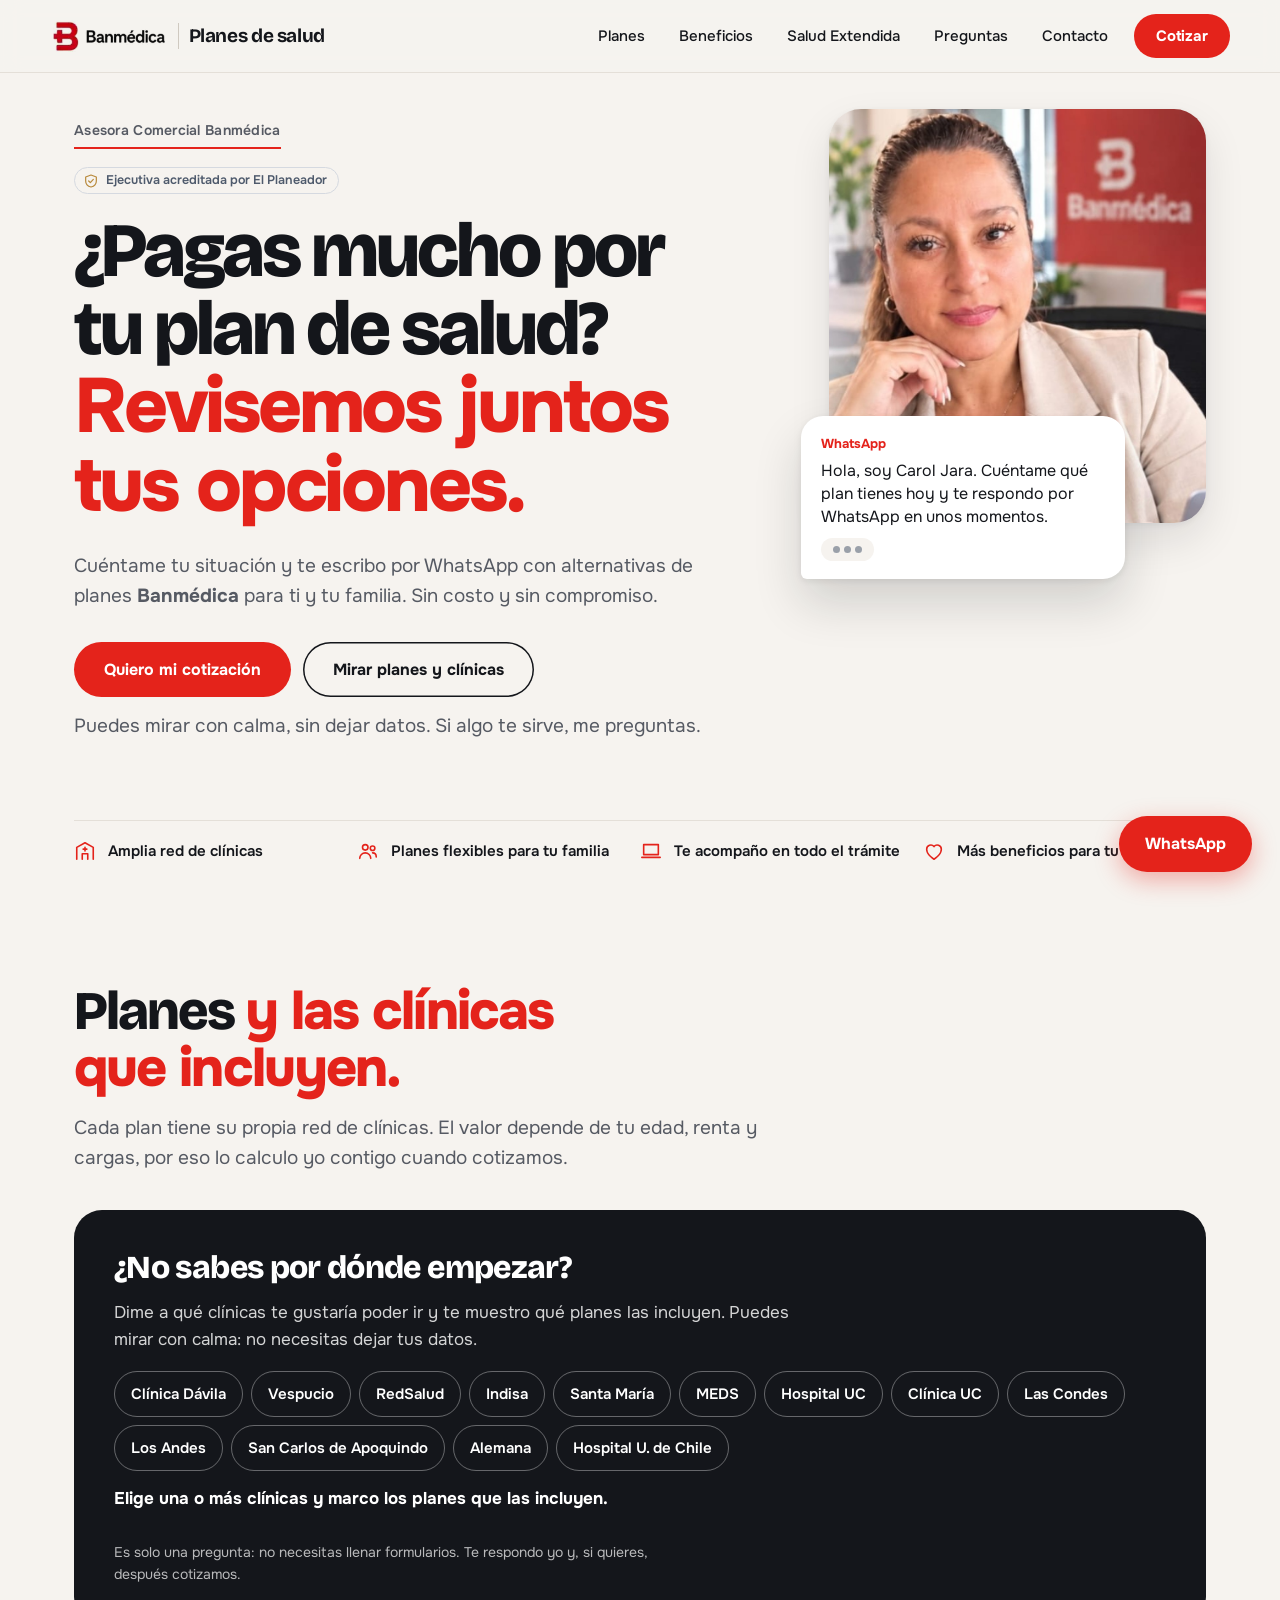
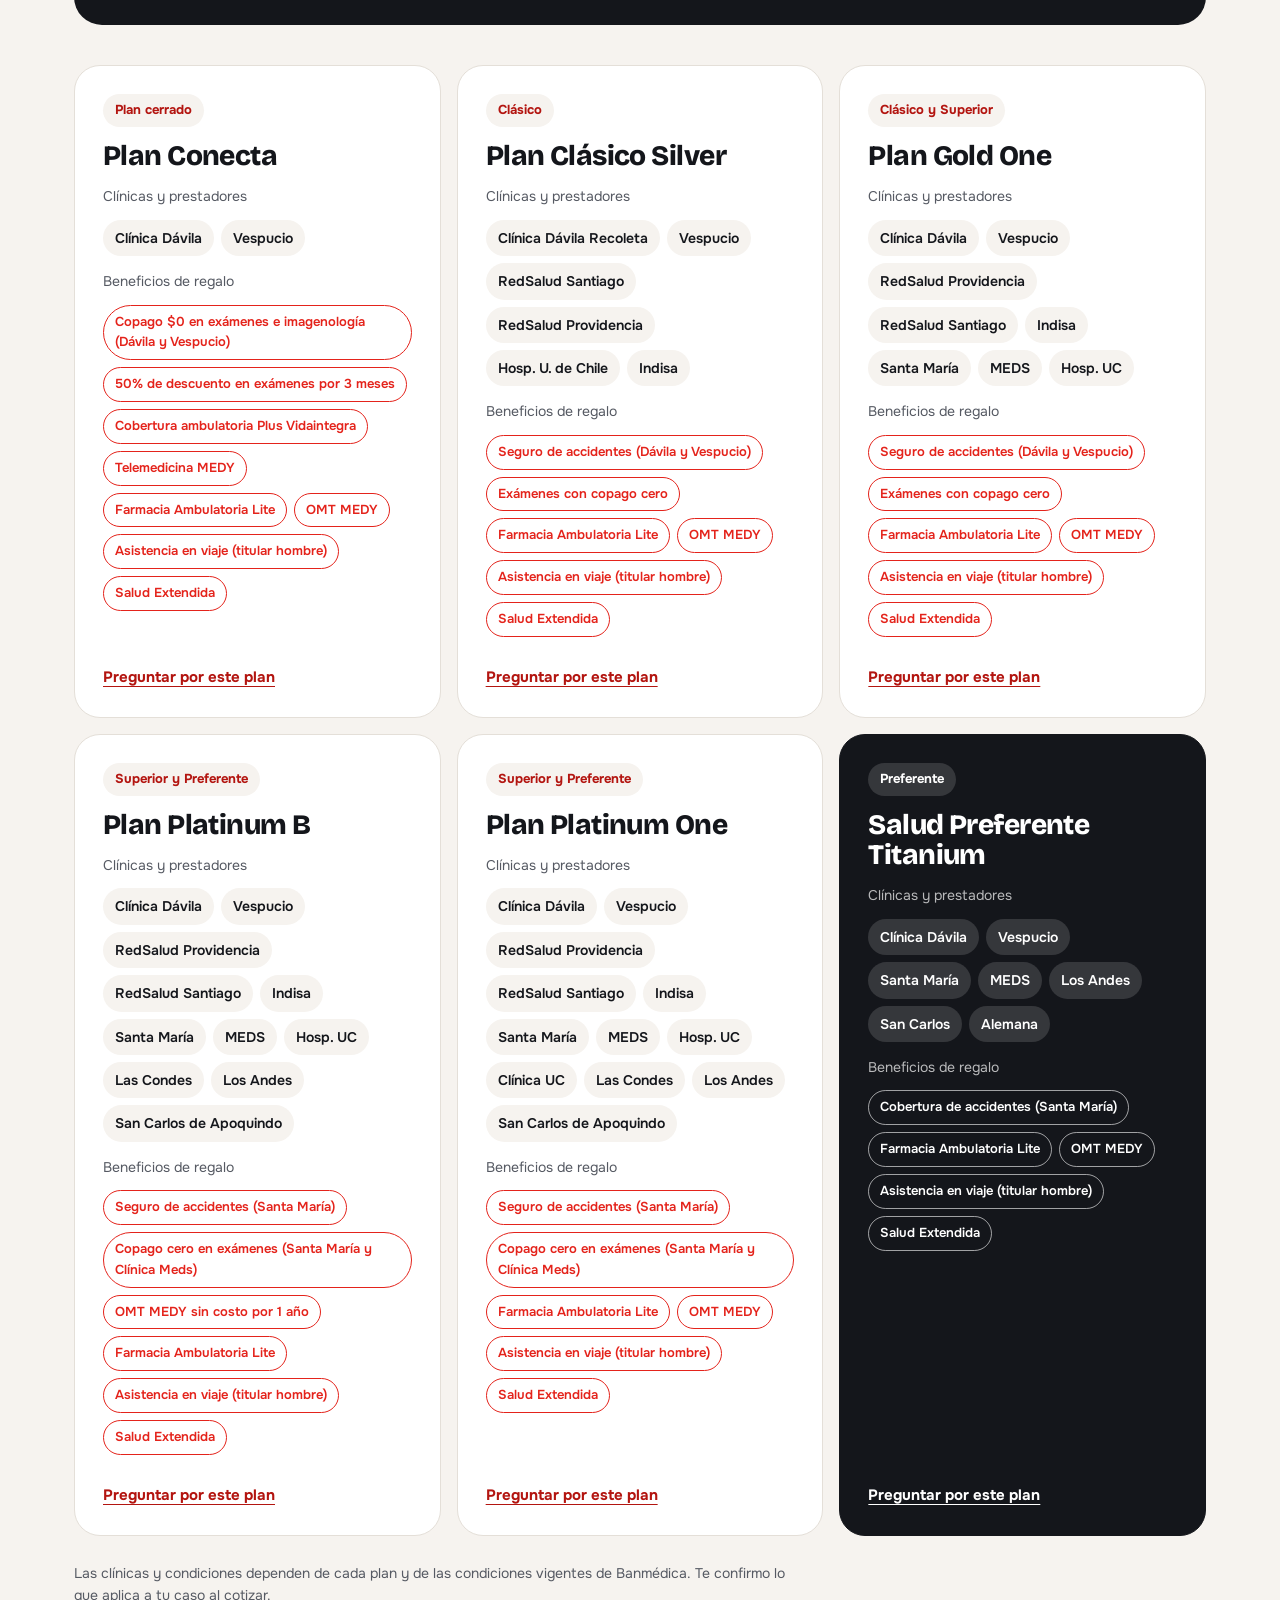
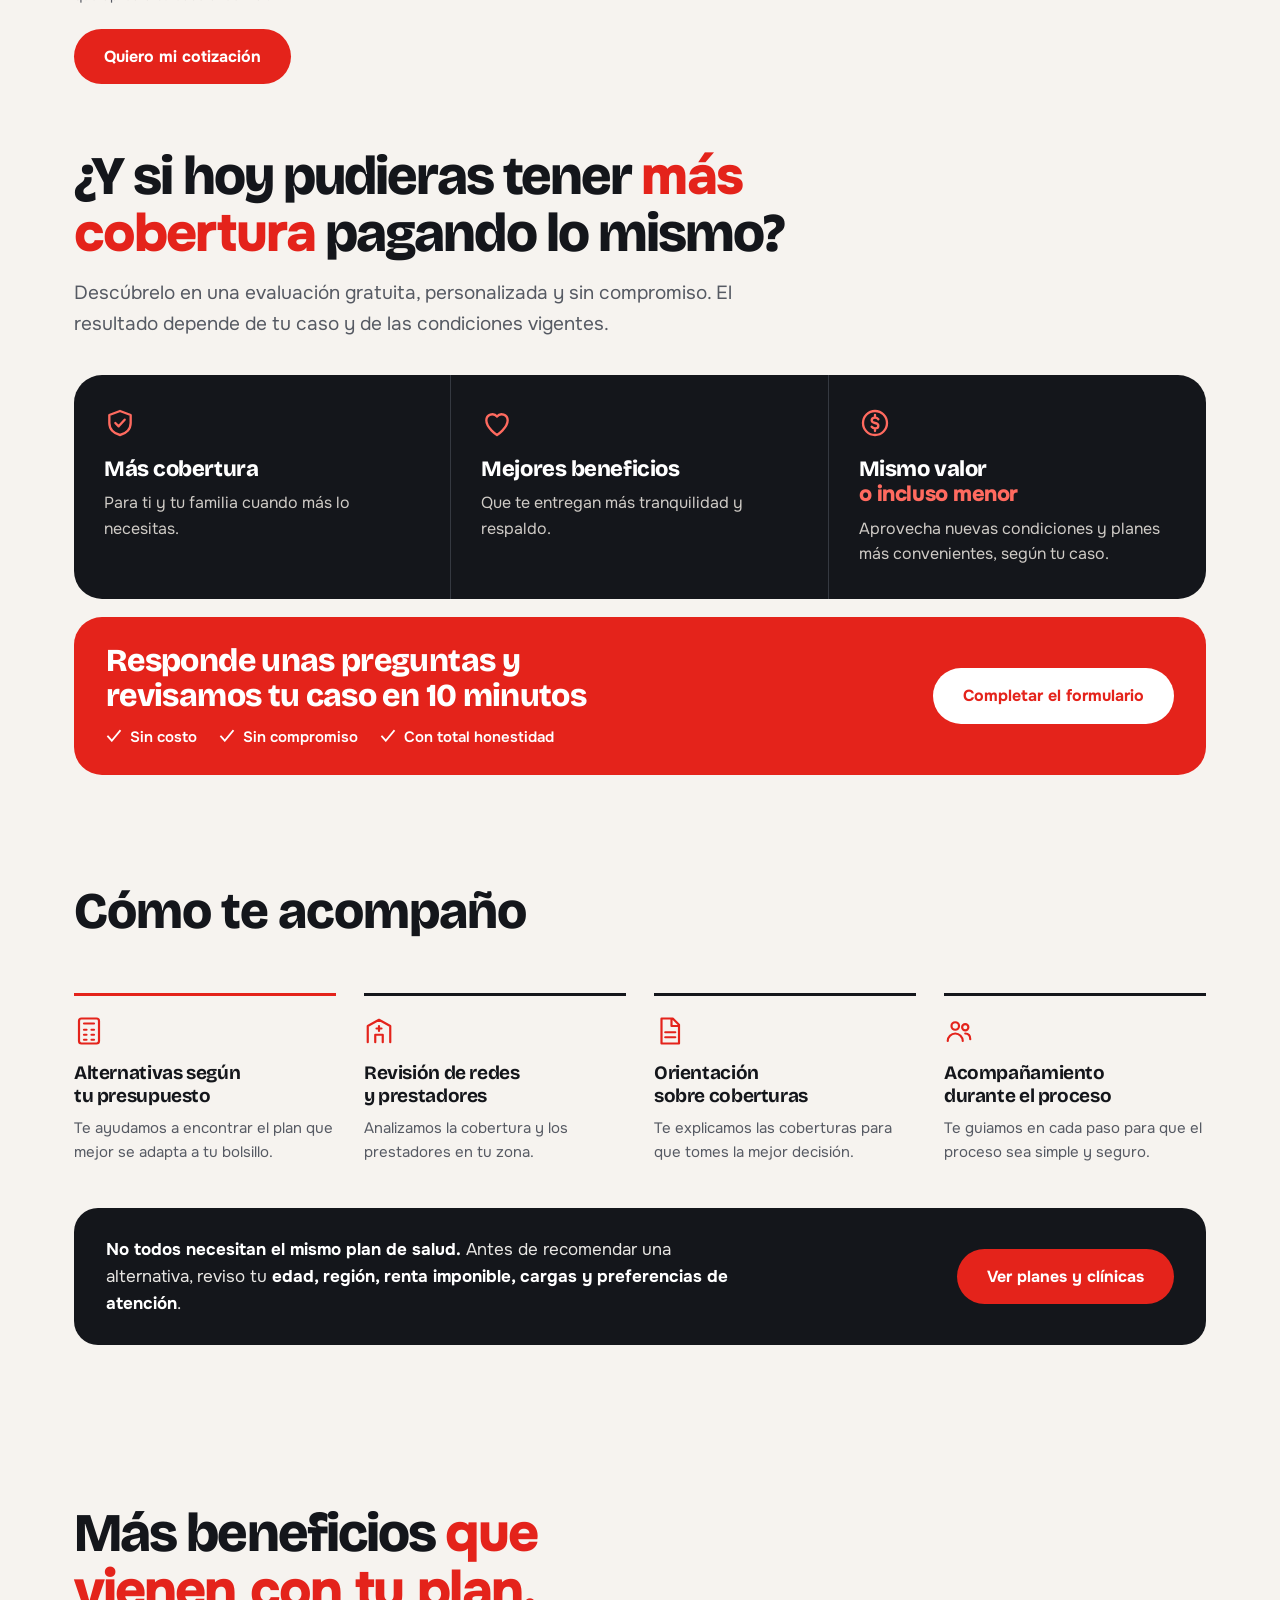
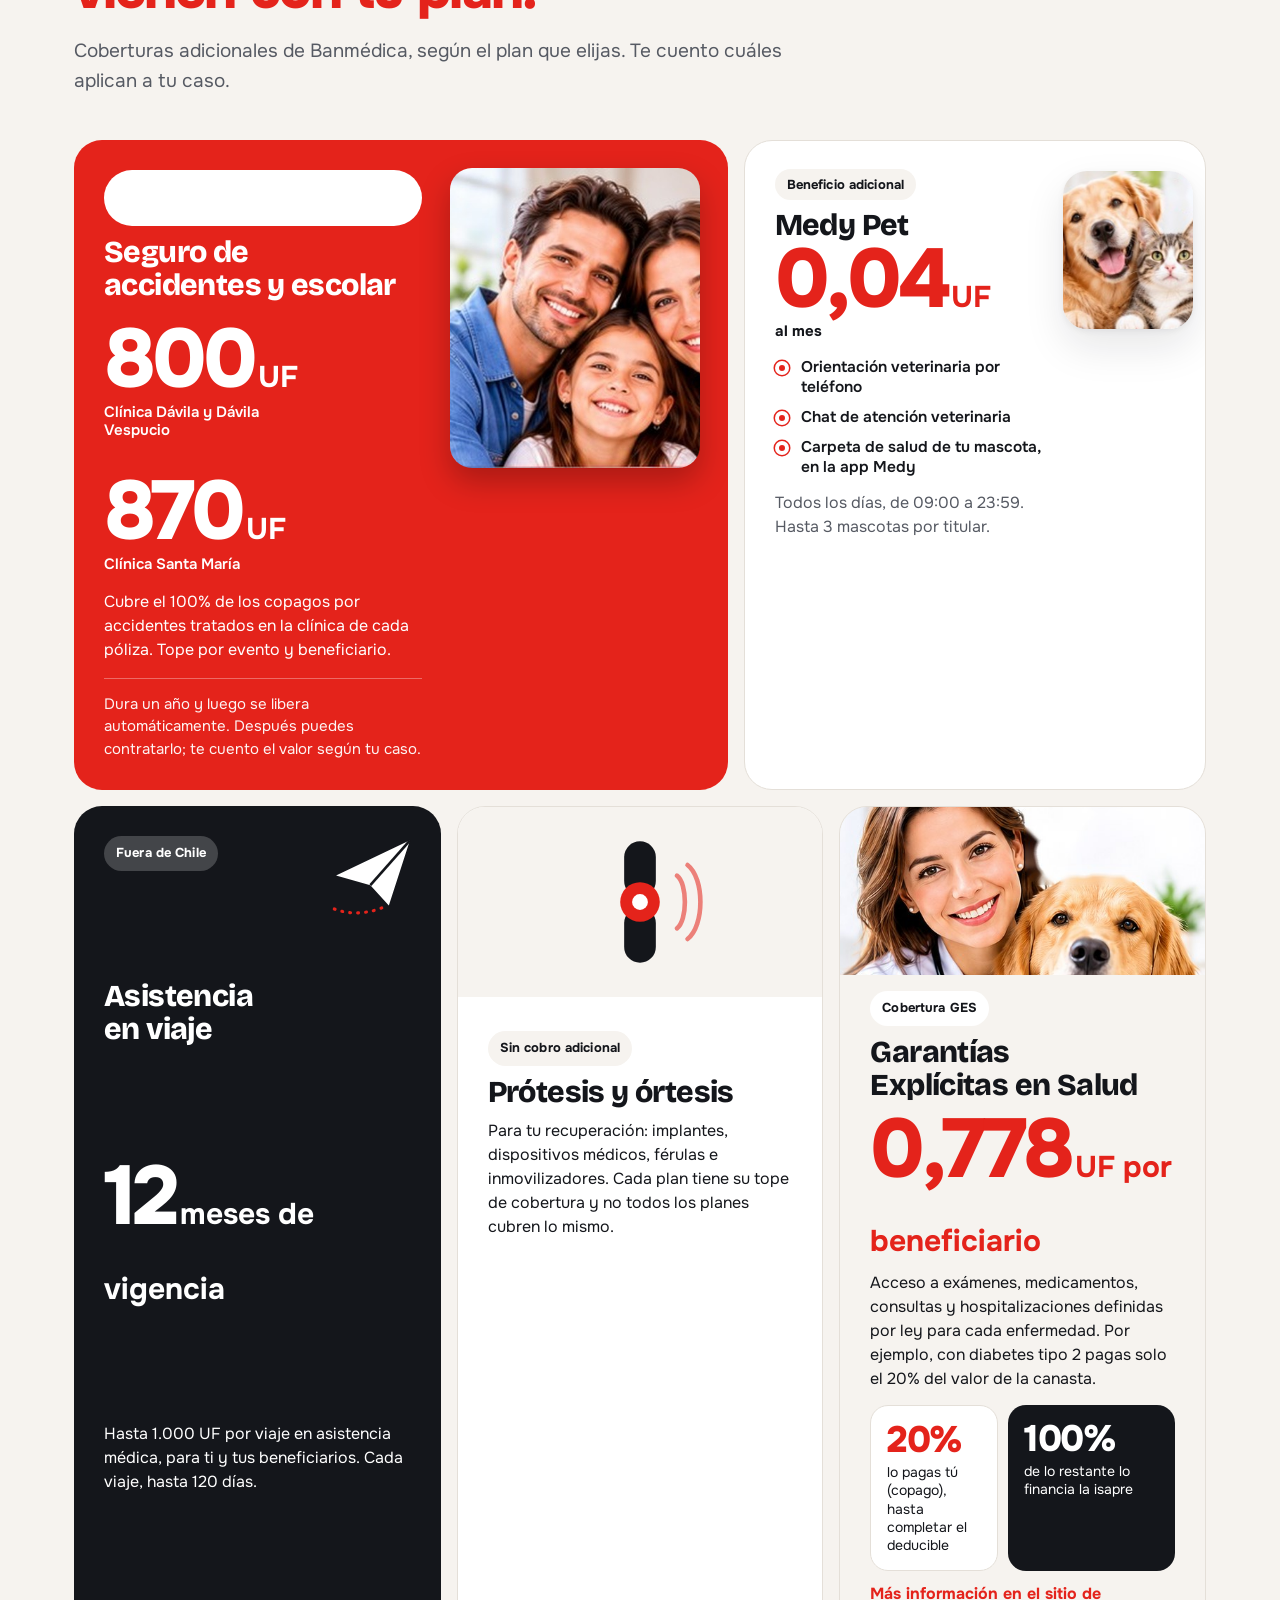
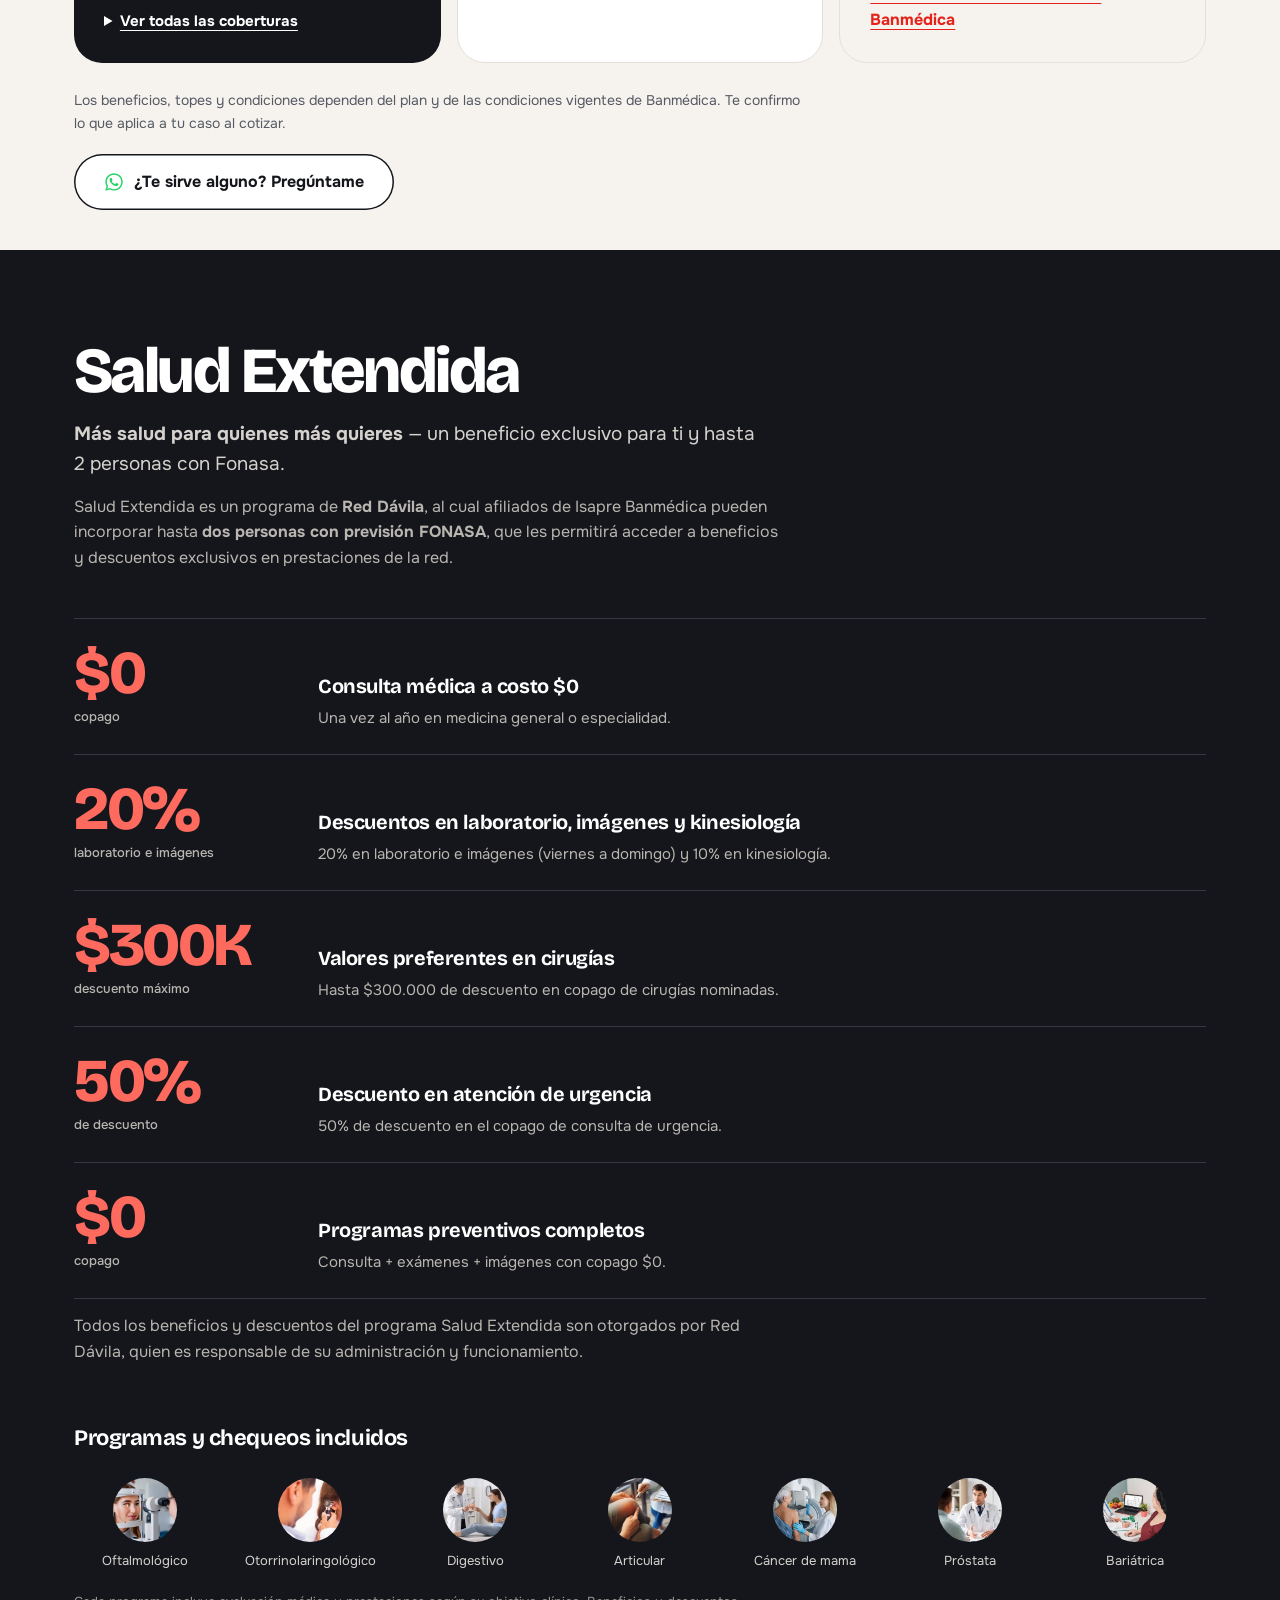
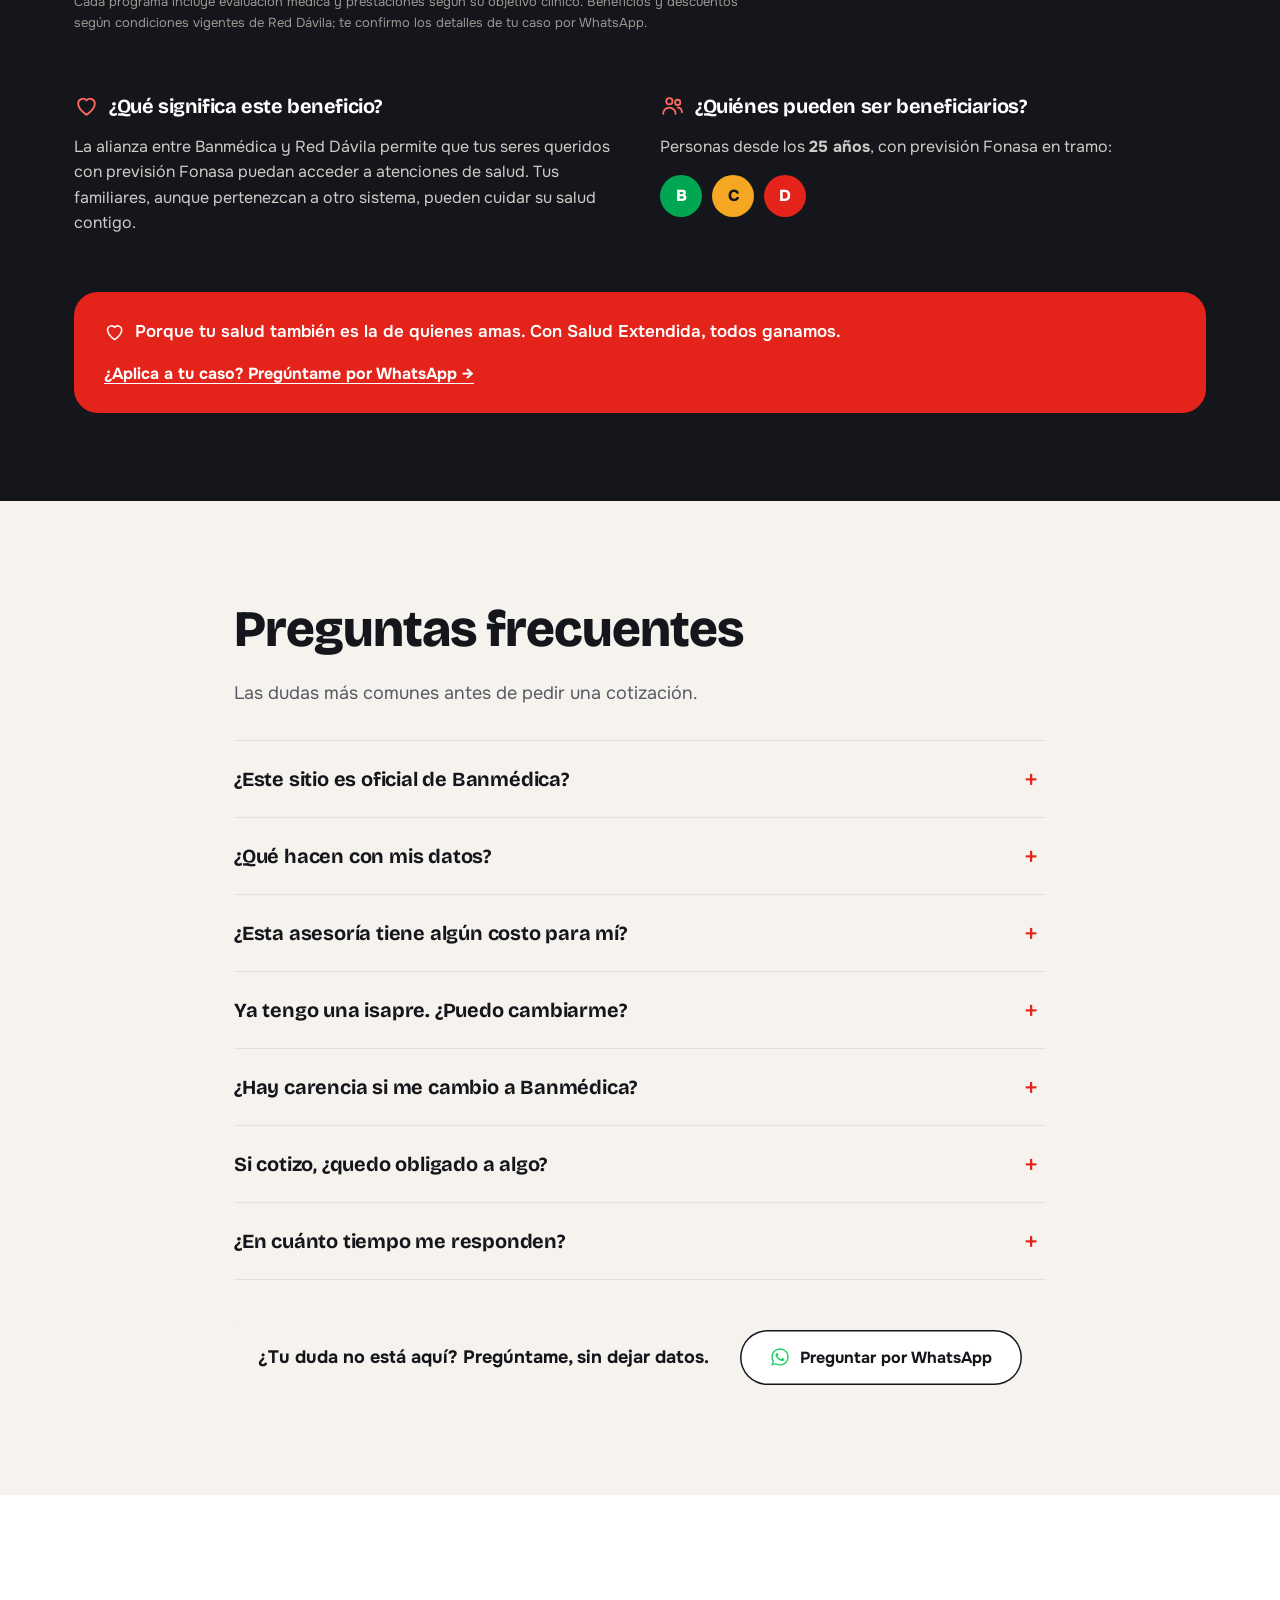
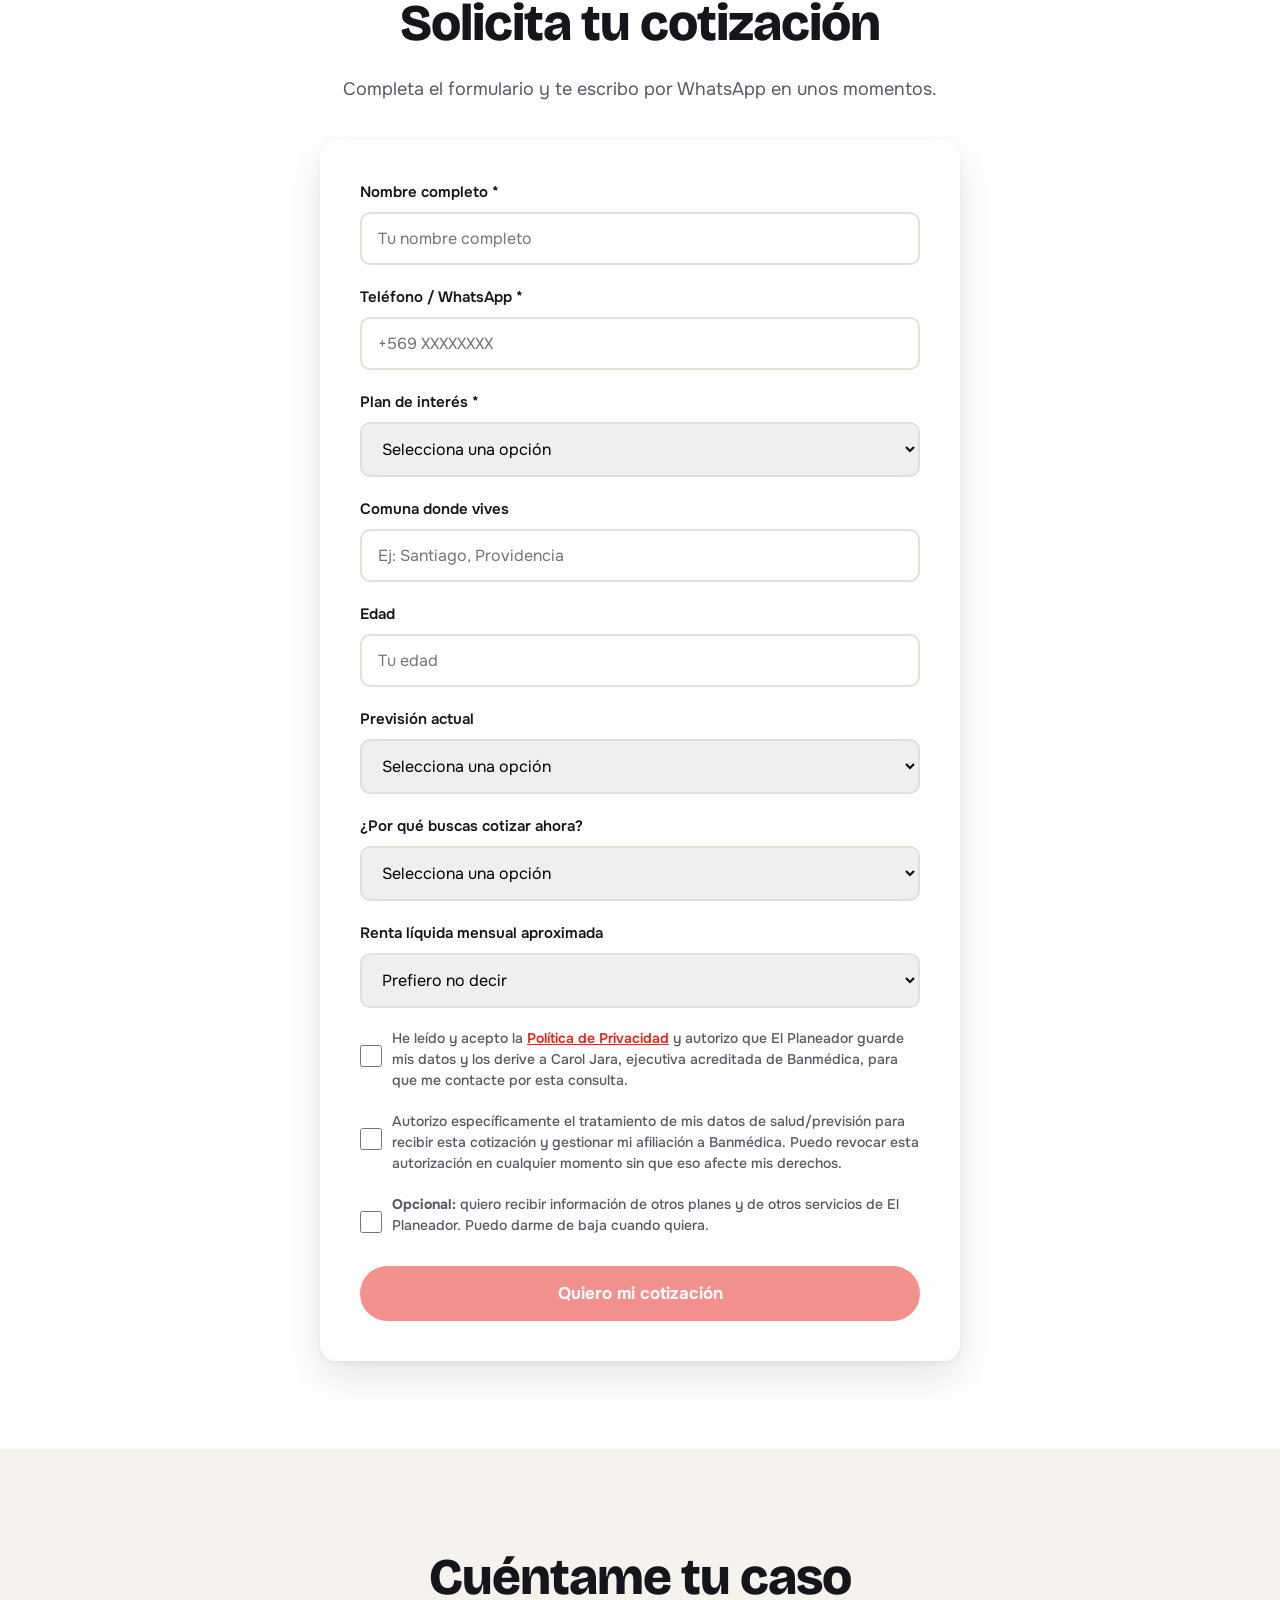
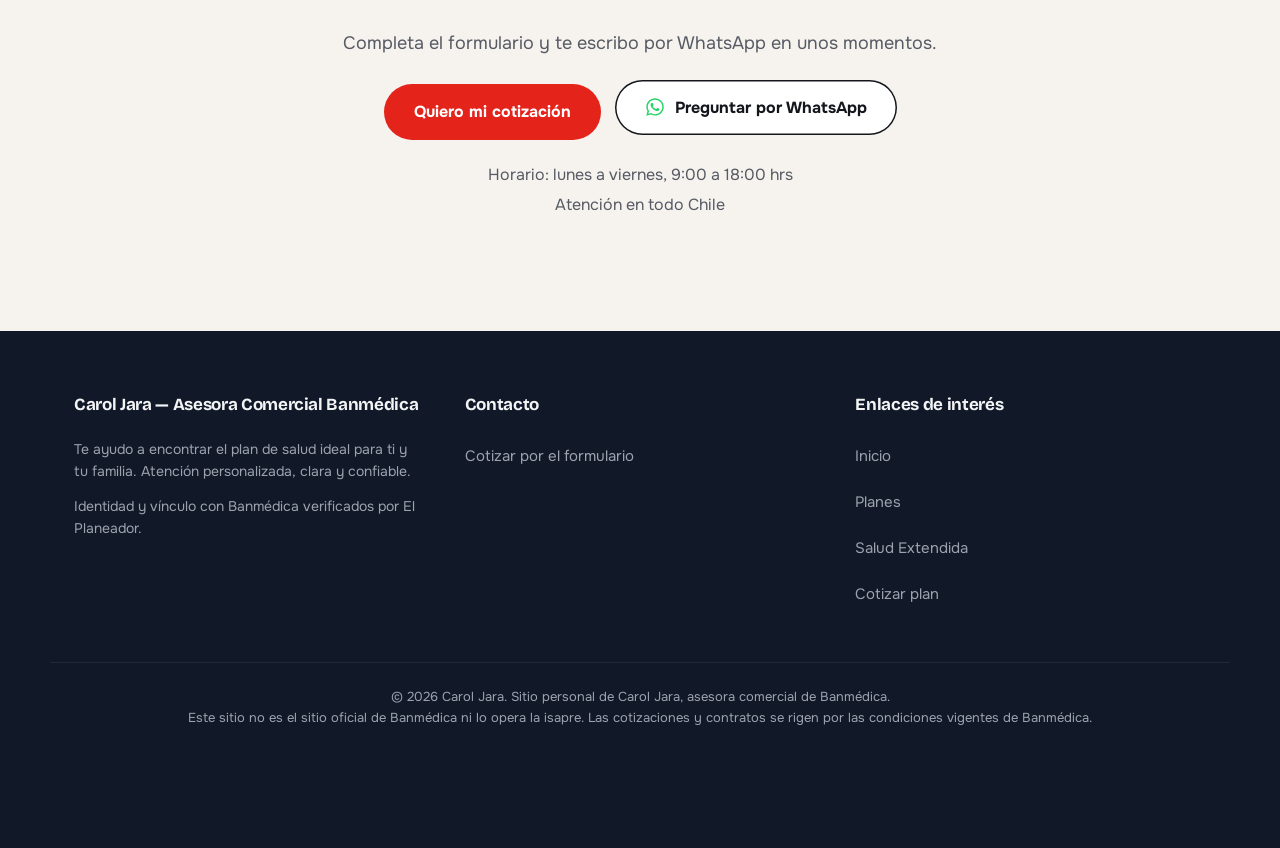
==== commit 9b5a222c: "Planes: beneficios de regalo por linea (Carol) Co-Authored-By: Claude Sonnet 5.5 <noreply@anthropic." ====
--- a/salud/banmedica/carol-jara/index.html
+++ b/salud/banmedica/carol-jara/index.html
@@ -131,6 +131,9 @@
         .plan-sub { font-size: 14px; color: var(--suave); margin-top: 6px; }
         .plan-red { list-style: none; margin: 4px 0 0; padding: 0; display: flex; flex-wrap: wrap; gap: 7px; }
         .plan-red li { font-size: 14px; font-weight: 600; padding: 7px 12px; border-radius: 999px; background: var(--gris-claro); }
+        .plan-regalo { list-style: none; margin: 4px 0 0; padding: 0; display: flex; flex-wrap: wrap; gap: 7px; }
+        .plan-regalo li { font-size: 13px; font-weight: 600; padding: 6px 11px; border-radius: 999px; border: 1.5px solid var(--rojo); color: var(--rojo); background: transparent; }
+        .plan-osc .plan-regalo li { border-color: rgba(255,255,255,.6); color: #fff; }
         .plan-osc { background: var(--gris-oscuro); color: #fff; border-color: var(--gris-oscuro); }
         .plan-osc .plan-fam { background: rgba(255,255,255,.14); color: #fff; }
         .plan-osc .plan-sub { color: rgba(255,255,255,.7); }
@@ -487,12 +490,12 @@
         </div>
         <p class="planes-hint" id="planes-hint">Desliza para ver los 6 planes →</p>
         <div class="planes-grid" id="planes-grid">
-            <article class="plan" data-clinicas="dav ves" data-nombre="Plan Conecta"><span class="plan-fam">Plan cerrado</span><h3>Plan Conecta</h3><p class="plan-sub">Clínicas y prestadores</p><ul class="plan-red"><li>Clínica Dávila</li><li>Vespucio</li></ul><a class="ask" href="https://wa.me/56923971471?text=Hola%20Carol%2C%20vi%20el%20Plan%20Conecta%20en%20tu%20p%C3%A1gina%20y%20tengo%20una%20pregunta." target="_blank" rel="noopener">Preguntar por este plan</a></article>
-            <article class="plan" data-clinicas="dav ves rs huch ind" data-nombre="Plan Clásico Silver"><span class="plan-fam">Clásico</span><h3>Plan Clásico Silver</h3><p class="plan-sub">Clínicas y prestadores</p><ul class="plan-red"><li>Clínica Dávila Recoleta</li><li>Vespucio</li><li>RedSalud Santiago</li><li>RedSalud Providencia</li><li>Hosp. U. de Chile</li><li>Indisa</li></ul><a class="ask" href="https://wa.me/56923971471?text=Hola%20Carol%2C%20vi%20el%20Plan%20Cl%C3%A1sico%20Silver%20en%20tu%20p%C3%A1gina%20y%20tengo%20una%20pregunta." target="_blank" rel="noopener">Preguntar por este plan</a></article>
-            <article class="plan" data-clinicas="dav ves rs ind sm meds uch" data-nombre="Plan Gold One"><span class="plan-fam">Clásico y Superior</span><h3>Plan Gold One</h3><p class="plan-sub">Clínicas y prestadores</p><ul class="plan-red"><li>Clínica Dávila</li><li>Vespucio</li><li>RedSalud Providencia</li><li>RedSalud Santiago</li><li>Indisa</li><li>Santa María</li><li>MEDS</li><li>Hosp. UC</li></ul><a class="ask" href="https://wa.me/56923971471?text=Hola%20Carol%2C%20vi%20el%20Plan%20Gold%20One%20en%20tu%20p%C3%A1gina%20y%20tengo%20una%20pregunta." target="_blank" rel="noopener">Preguntar por este plan</a></article>
-            <article class="plan" data-clinicas="dav ves rs ind sm meds uch lc la sc" data-nombre="Plan Platinum B"><span class="plan-fam">Superior y Preferente</span><h3>Plan Platinum B</h3><p class="plan-sub">Clínicas y prestadores</p><ul class="plan-red"><li>Clínica Dávila</li><li>Vespucio</li><li>RedSalud Providencia</li><li>RedSalud Santiago</li><li>Indisa</li><li>Santa María</li><li>MEDS</li><li>Hosp. UC</li><li>Las Condes</li><li>Los Andes</li><li>San Carlos de Apoquindo</li></ul><a class="ask" href="https://wa.me/56923971471?text=Hola%20Carol%2C%20vi%20el%20Plan%20Platinum%20B%20en%20tu%20p%C3%A1gina%20y%20tengo%20una%20pregunta." target="_blank" rel="noopener">Preguntar por este plan</a></article>
-            <article class="plan" data-clinicas="dav ves rs ind sm meds uch ucc lc la sc" data-nombre="Plan Platinum One"><span class="plan-fam">Superior y Preferente</span><h3>Plan Platinum One</h3><p class="plan-sub">Clínicas y prestadores</p><ul class="plan-red"><li>Clínica Dávila</li><li>Vespucio</li><li>RedSalud Providencia</li><li>RedSalud Santiago</li><li>Indisa</li><li>Santa María</li><li>MEDS</li><li>Hosp. UC</li><li>Clínica UC</li><li>Las Condes</li><li>Los Andes</li><li>San Carlos de Apoquindo</li></ul><a class="ask" href="https://wa.me/56923971471?text=Hola%20Carol%2C%20vi%20el%20Plan%20Platinum%20One%20en%20tu%20p%C3%A1gina%20y%20tengo%20una%20pregunta." target="_blank" rel="noopener">Preguntar por este plan</a></article>
-            <article class="plan plan-osc" data-clinicas="dav ves sm meds la sc ale" data-nombre="Salud Preferente Titanium"><span class="plan-fam">Preferente</span><h3>Salud Preferente Titanium</h3><p class="plan-sub">Clínicas y prestadores</p><ul class="plan-red"><li>Clínica Dávila</li><li>Vespucio</li><li>Santa María</li><li>MEDS</li><li>Los Andes</li><li>San Carlos</li><li>Alemana</li></ul><a class="ask" href="https://wa.me/56923971471?text=Hola%20Carol%2C%20vi%20el%20Salud%20Preferente%20Titanium%20en%20tu%20p%C3%A1gina%20y%20tengo%20una%20pregunta." target="_blank" rel="noopener">Preguntar por este plan</a></article>
+            <article class="plan" data-clinicas="dav ves" data-nombre="Plan Conecta"><span class="plan-fam">Plan cerrado</span><h3>Plan Conecta</h3><p class="plan-sub">Clínicas y prestadores</p><ul class="plan-red"><li>Clínica Dávila</li><li>Vespucio</li></ul><p class="plan-sub">Beneficios de regalo</p><ul class="plan-regalo"><li>Copago $0 en exámenes e imagenología (Dávila y Vespucio)</li><li>50% de descuento en exámenes por 3 meses</li><li>Cobertura ambulatoria Plus Vidaintegra</li><li>Telemedicina MEDY</li><li>Farmacia Ambulatoria Lite</li><li>OMT MEDY</li><li>Asistencia en viaje (titular hombre)</li><li>Salud Extendida</li></ul><a class="ask" href="https://wa.me/56923971471?text=Hola%20Carol%2C%20vi%20el%20Plan%20Conecta%20en%20tu%20p%C3%A1gina%20y%20tengo%20una%20pregunta." target="_blank" rel="noopener">Preguntar por este plan</a></article>
+            <article class="plan" data-clinicas="dav ves rs huch ind" data-nombre="Plan Clásico Silver"><span class="plan-fam">Clásico</span><h3>Plan Clásico Silver</h3><p class="plan-sub">Clínicas y prestadores</p><ul class="plan-red"><li>Clínica Dávila Recoleta</li><li>Vespucio</li><li>RedSalud Santiago</li><li>RedSalud Providencia</li><li>Hosp. U. de Chile</li><li>Indisa</li></ul><p class="plan-sub">Beneficios de regalo</p><ul class="plan-regalo"><li>Seguro de accidentes (Dávila y Vespucio)</li><li>Exámenes con copago cero</li><li>Farmacia Ambulatoria Lite</li><li>OMT MEDY</li><li>Asistencia en viaje (titular hombre)</li><li>Salud Extendida</li></ul><a class="ask" href="https://wa.me/56923971471?text=Hola%20Carol%2C%20vi%20el%20Plan%20Cl%C3%A1sico%20Silver%20en%20tu%20p%C3%A1gina%20y%20tengo%20una%20pregunta." target="_blank" rel="noopener">Preguntar por este plan</a></article>
+            <article class="plan" data-clinicas="dav ves rs ind sm meds uch" data-nombre="Plan Gold One"><span class="plan-fam">Clásico y Superior</span><h3>Plan Gold One</h3><p class="plan-sub">Clínicas y prestadores</p><ul class="plan-red"><li>Clínica Dávila</li><li>Vespucio</li><li>RedSalud Providencia</li><li>RedSalud Santiago</li><li>Indisa</li><li>Santa María</li><li>MEDS</li><li>Hosp. UC</li></ul><p class="plan-sub">Beneficios de regalo</p><ul class="plan-regalo"><li>Seguro de accidentes (Dávila y Vespucio)</li><li>Exámenes con copago cero</li><li>Farmacia Ambulatoria Lite</li><li>OMT MEDY</li><li>Asistencia en viaje (titular hombre)</li><li>Salud Extendida</li></ul><a class="ask" href="https://wa.me/56923971471?text=Hola%20Carol%2C%20vi%20el%20Plan%20Gold%20One%20en%20tu%20p%C3%A1gina%20y%20tengo%20una%20pregunta." target="_blank" rel="noopener">Preguntar por este plan</a></article>
+            <article class="plan" data-clinicas="dav ves rs ind sm meds uch lc la sc" data-nombre="Plan Platinum B"><span class="plan-fam">Superior y Preferente</span><h3>Plan Platinum B</h3><p class="plan-sub">Clínicas y prestadores</p><ul class="plan-red"><li>Clínica Dávila</li><li>Vespucio</li><li>RedSalud Providencia</li><li>RedSalud Santiago</li><li>Indisa</li><li>Santa María</li><li>MEDS</li><li>Hosp. UC</li><li>Las Condes</li><li>Los Andes</li><li>San Carlos de Apoquindo</li></ul><p class="plan-sub">Beneficios de regalo</p><ul class="plan-regalo"><li>Seguro de accidentes (Santa María)</li><li>Copago cero en exámenes (Santa María y Clínica Meds)</li><li>OMT MEDY sin costo por 1 año</li><li>Farmacia Ambulatoria Lite</li><li>Asistencia en viaje (titular hombre)</li><li>Salud Extendida</li></ul><a class="ask" href="https://wa.me/56923971471?text=Hola%20Carol%2C%20vi%20el%20Plan%20Platinum%20B%20en%20tu%20p%C3%A1gina%20y%20tengo%20una%20pregunta." target="_blank" rel="noopener">Preguntar por este plan</a></article>
+            <article class="plan" data-clinicas="dav ves rs ind sm meds uch ucc lc la sc" data-nombre="Plan Platinum One"><span class="plan-fam">Superior y Preferente</span><h3>Plan Platinum One</h3><p class="plan-sub">Clínicas y prestadores</p><ul class="plan-red"><li>Clínica Dávila</li><li>Vespucio</li><li>RedSalud Providencia</li><li>RedSalud Santiago</li><li>Indisa</li><li>Santa María</li><li>MEDS</li><li>Hosp. UC</li><li>Clínica UC</li><li>Las Condes</li><li>Los Andes</li><li>San Carlos de Apoquindo</li></ul><p class="plan-sub">Beneficios de regalo</p><ul class="plan-regalo"><li>Seguro de accidentes (Santa María)</li><li>Copago cero en exámenes (Santa María y Clínica Meds)</li><li>Farmacia Ambulatoria Lite</li><li>OMT MEDY</li><li>Asistencia en viaje (titular hombre)</li><li>Salud Extendida</li></ul><a class="ask" href="https://wa.me/56923971471?text=Hola%20Carol%2C%20vi%20el%20Plan%20Platinum%20One%20en%20tu%20p%C3%A1gina%20y%20tengo%20una%20pregunta." target="_blank" rel="noopener">Preguntar por este plan</a></article>
+            <article class="plan plan-osc" data-clinicas="dav ves sm meds la sc ale" data-nombre="Salud Preferente Titanium"><span class="plan-fam">Preferente</span><h3>Salud Preferente Titanium</h3><p class="plan-sub">Clínicas y prestadores</p><ul class="plan-red"><li>Clínica Dávila</li><li>Vespucio</li><li>Santa María</li><li>MEDS</li><li>Los Andes</li><li>San Carlos</li><li>Alemana</li></ul><p class="plan-sub">Beneficios de regalo</p><ul class="plan-regalo"><li>Cobertura de accidentes (Santa María)</li><li>Farmacia Ambulatoria Lite</li><li>OMT MEDY</li><li>Asistencia en viaje (titular hombre)</li><li>Salud Extendida</li></ul><a class="ask" href="https://wa.me/56923971471?text=Hola%20Carol%2C%20vi%20el%20Salud%20Preferente%20Titanium%20en%20tu%20p%C3%A1gina%20y%20tengo%20una%20pregunta." target="_blank" rel="noopener">Preguntar por este plan</a></article>
         </div>
         <div class="planes-dots" id="planes-dots" aria-hidden="true"></div>
         <p class="bp-nota">Las clínicas y condiciones dependen de cada plan y de las condiciones vigentes de Banmédica. Te confirmo lo que aplica a tu caso al cotizar.</p>
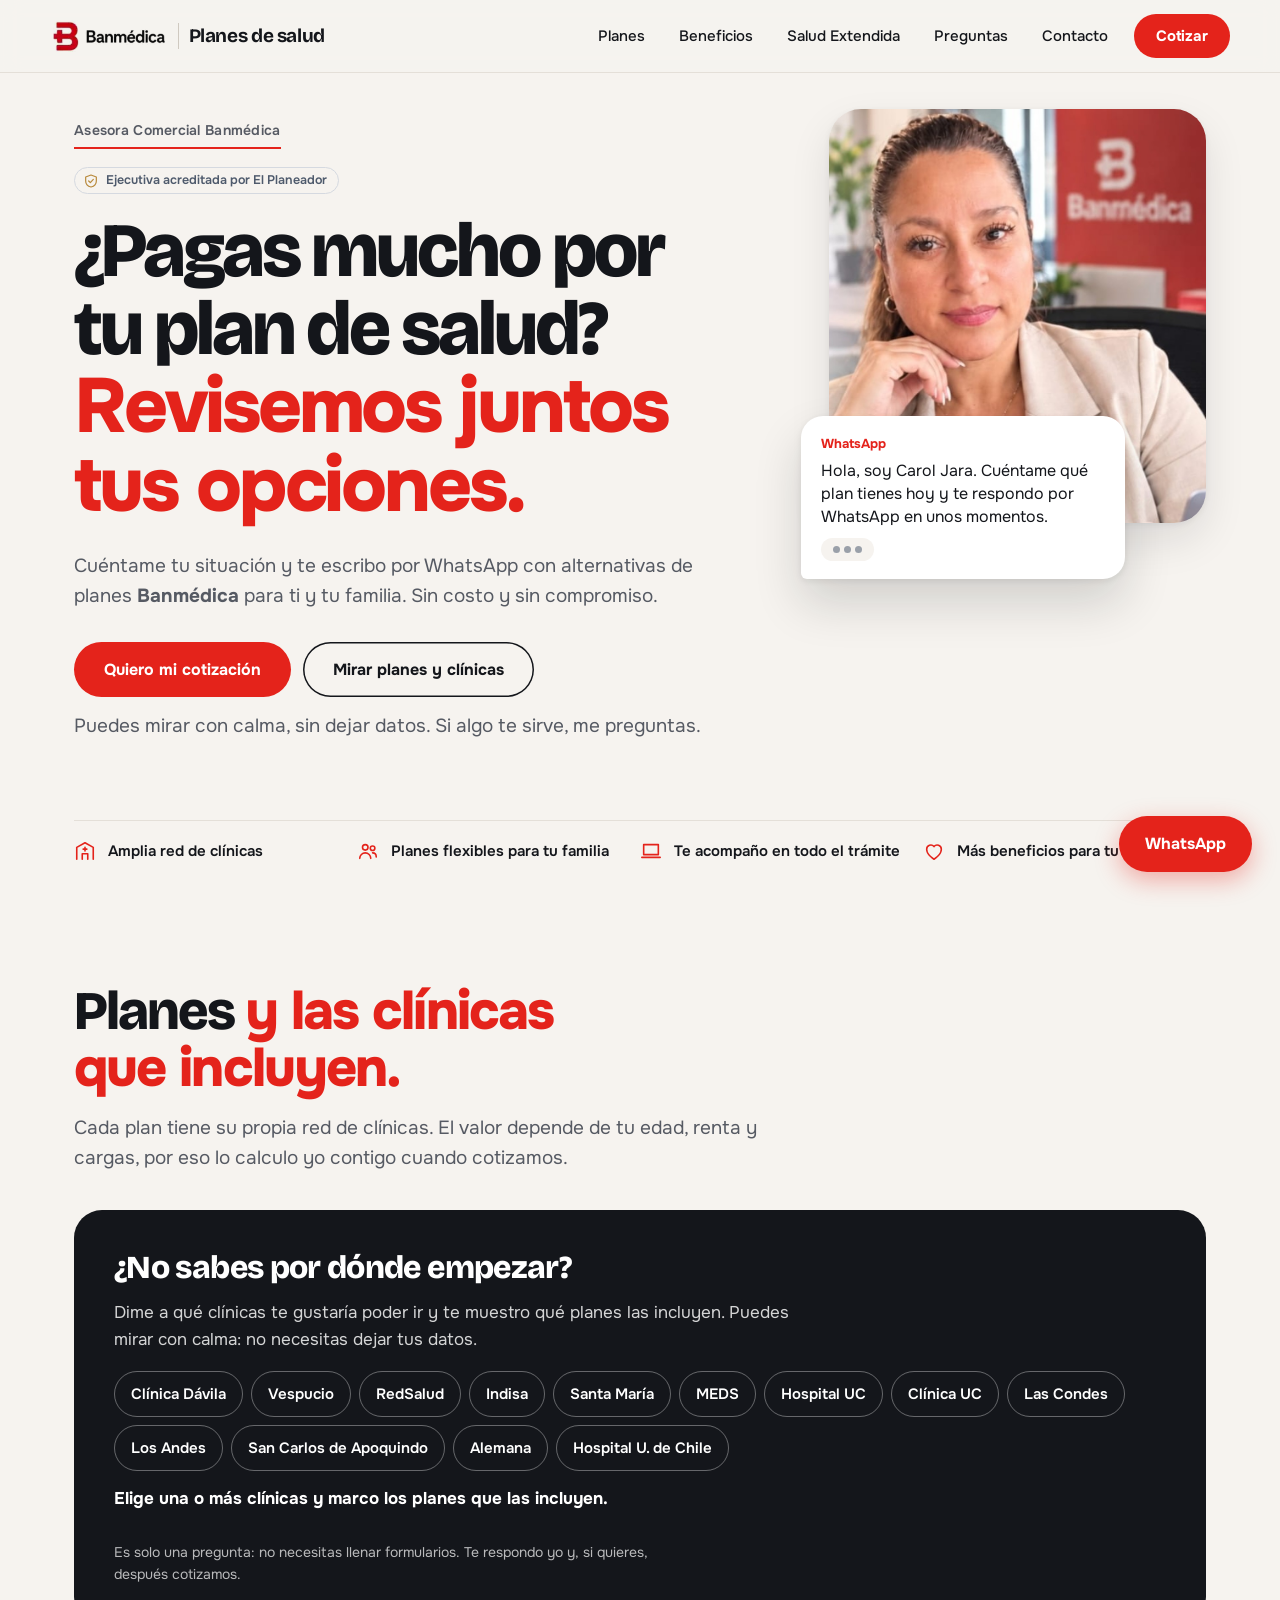
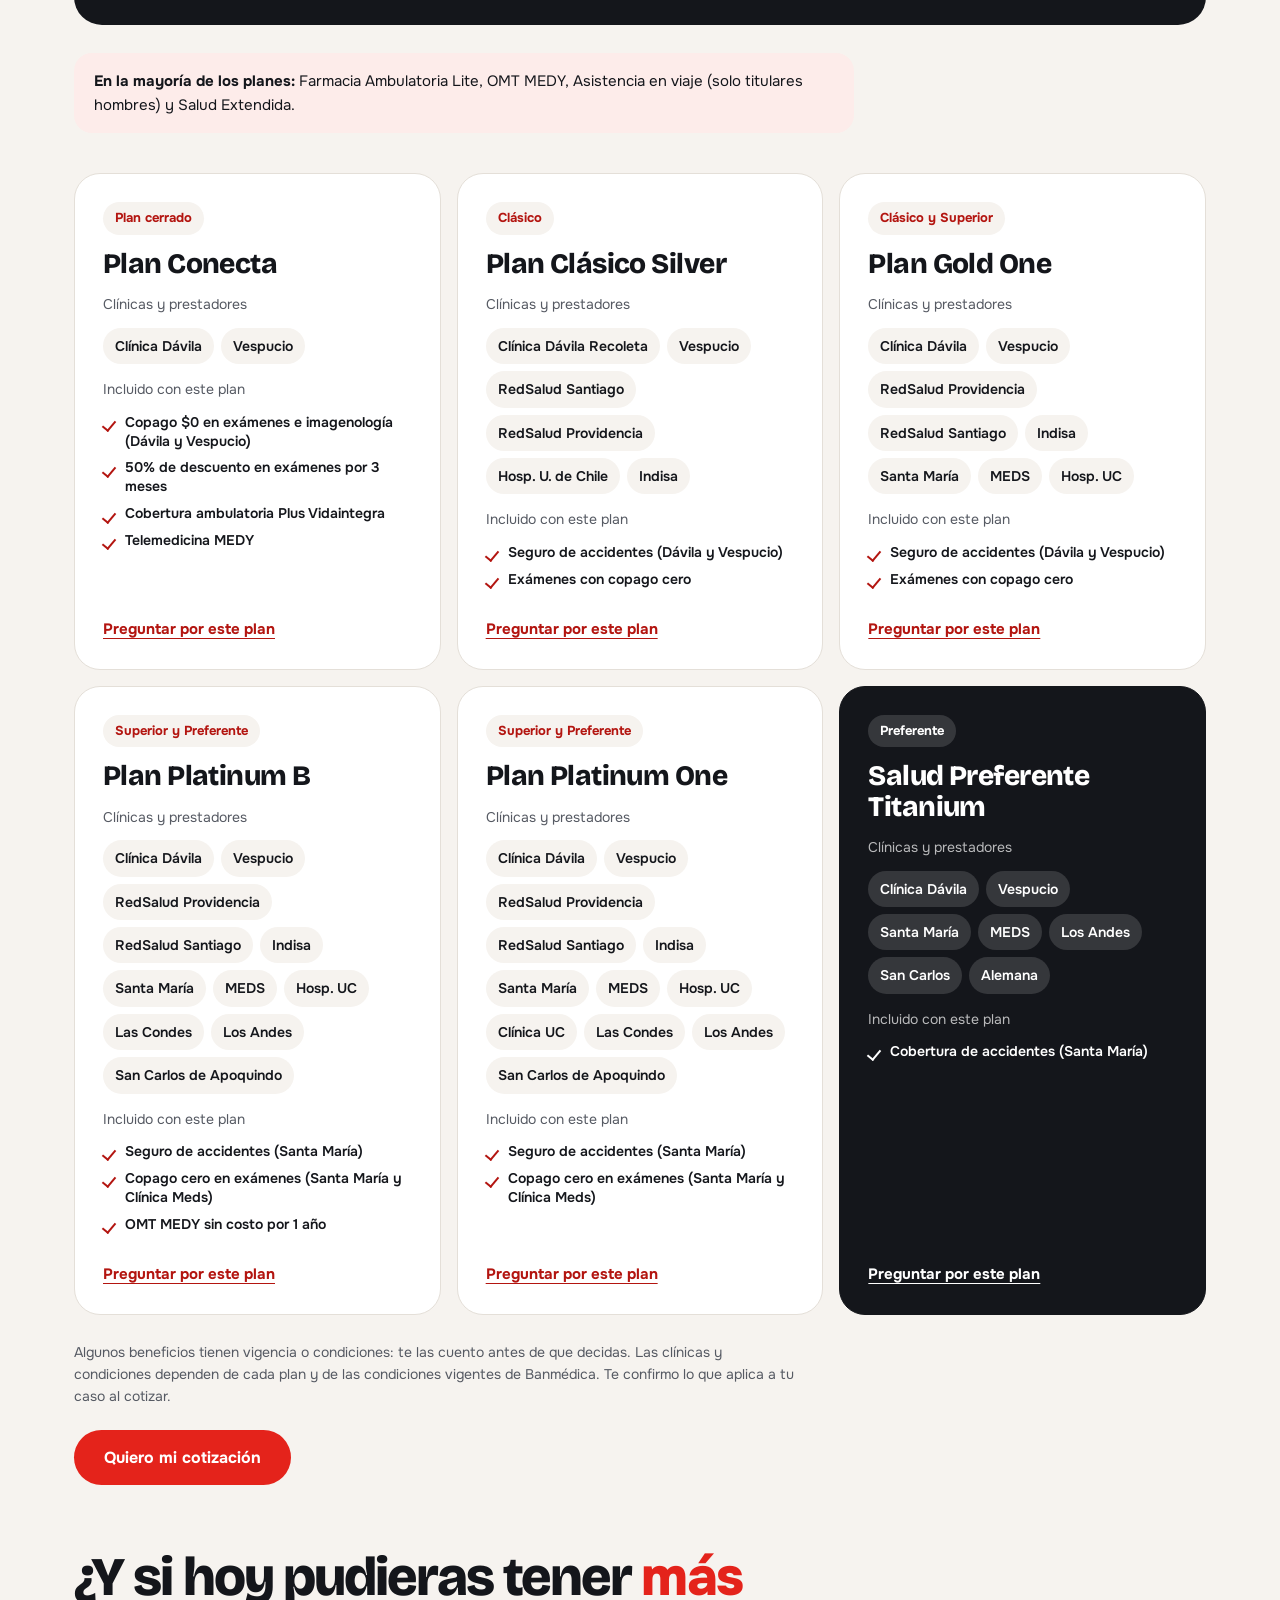
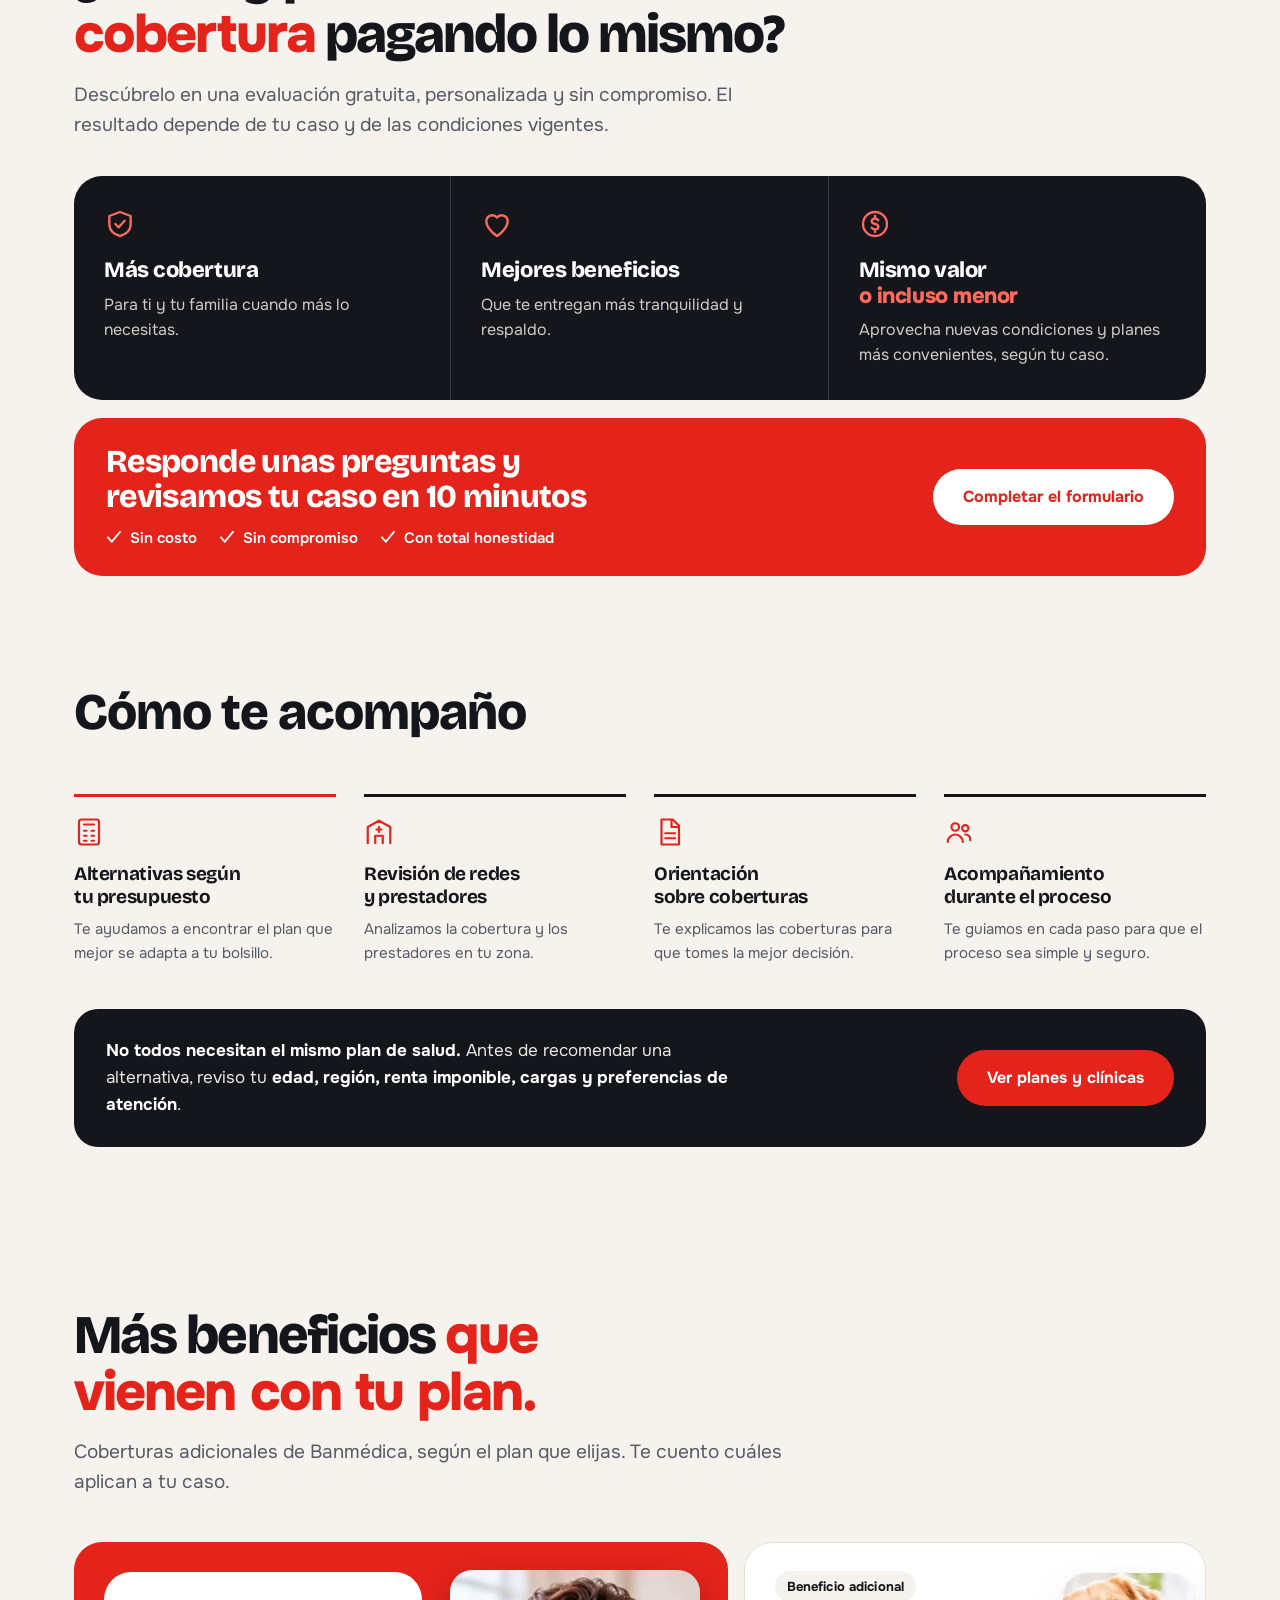
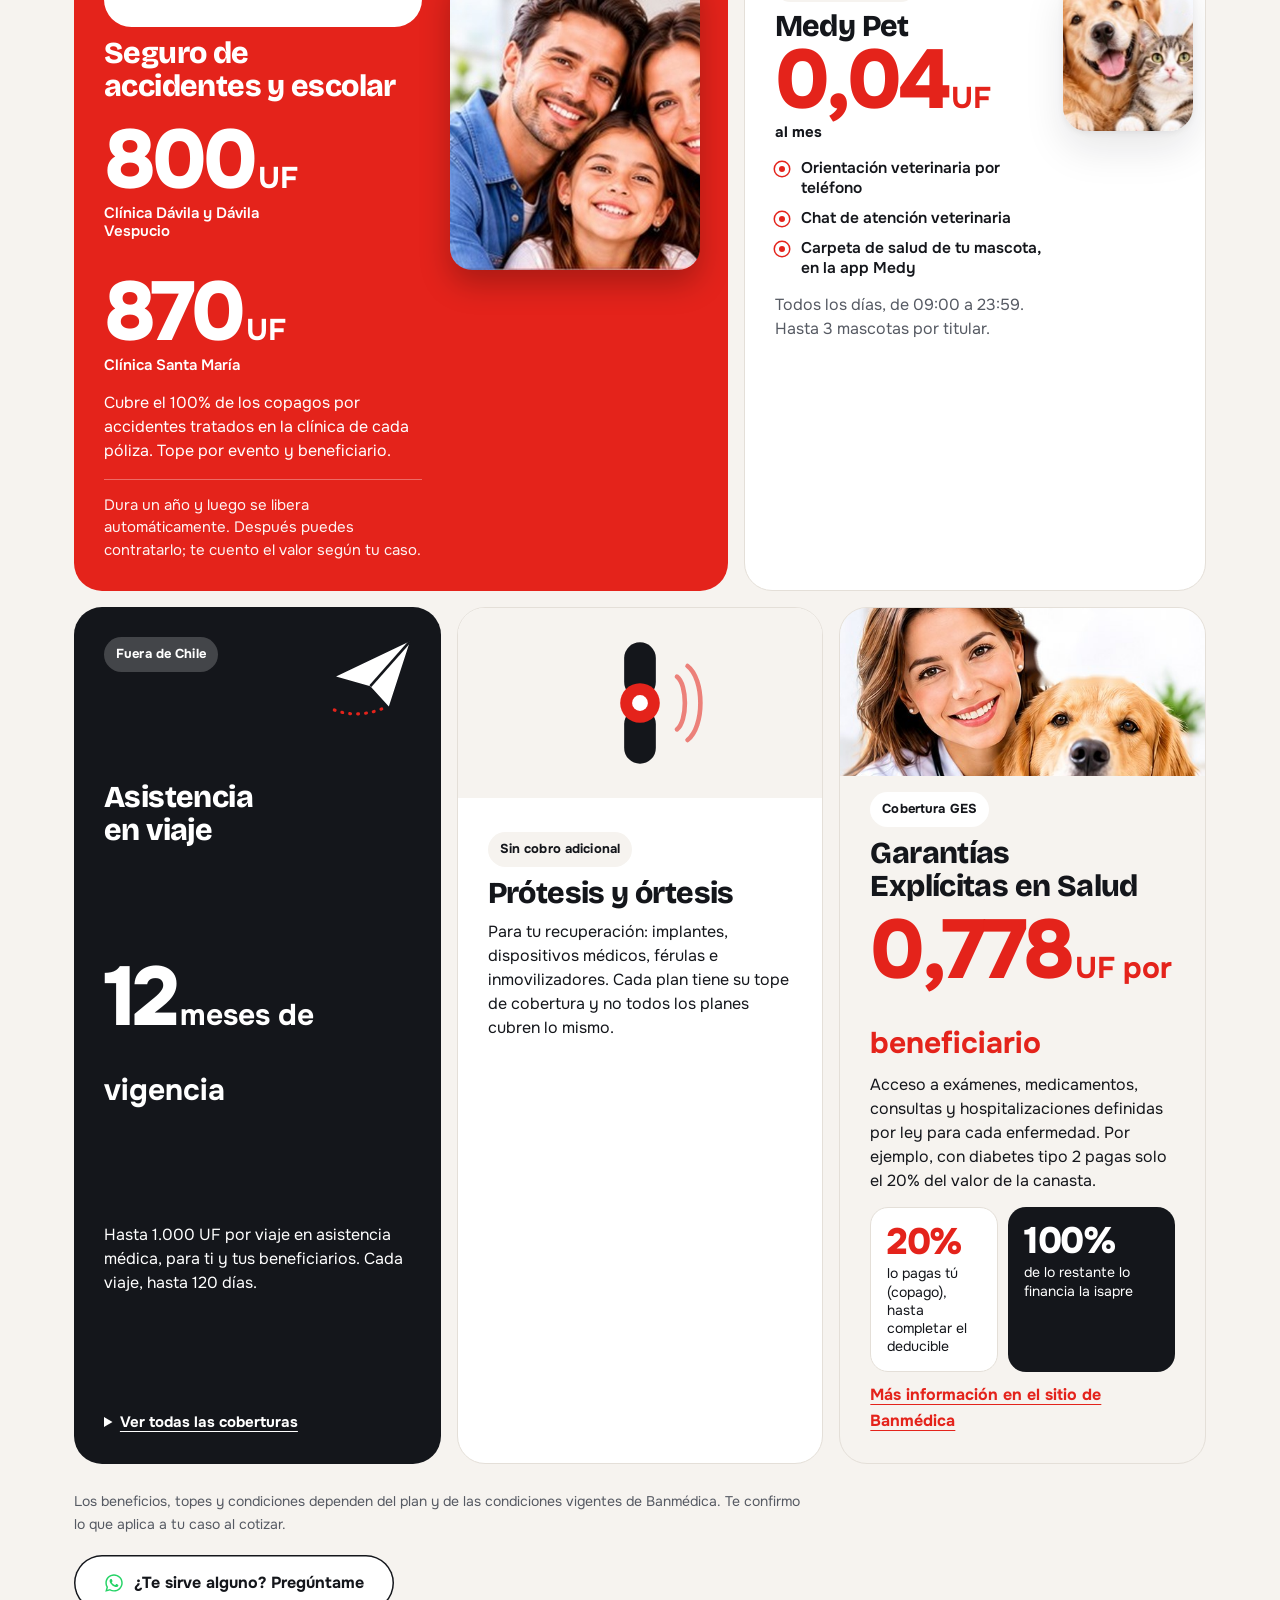
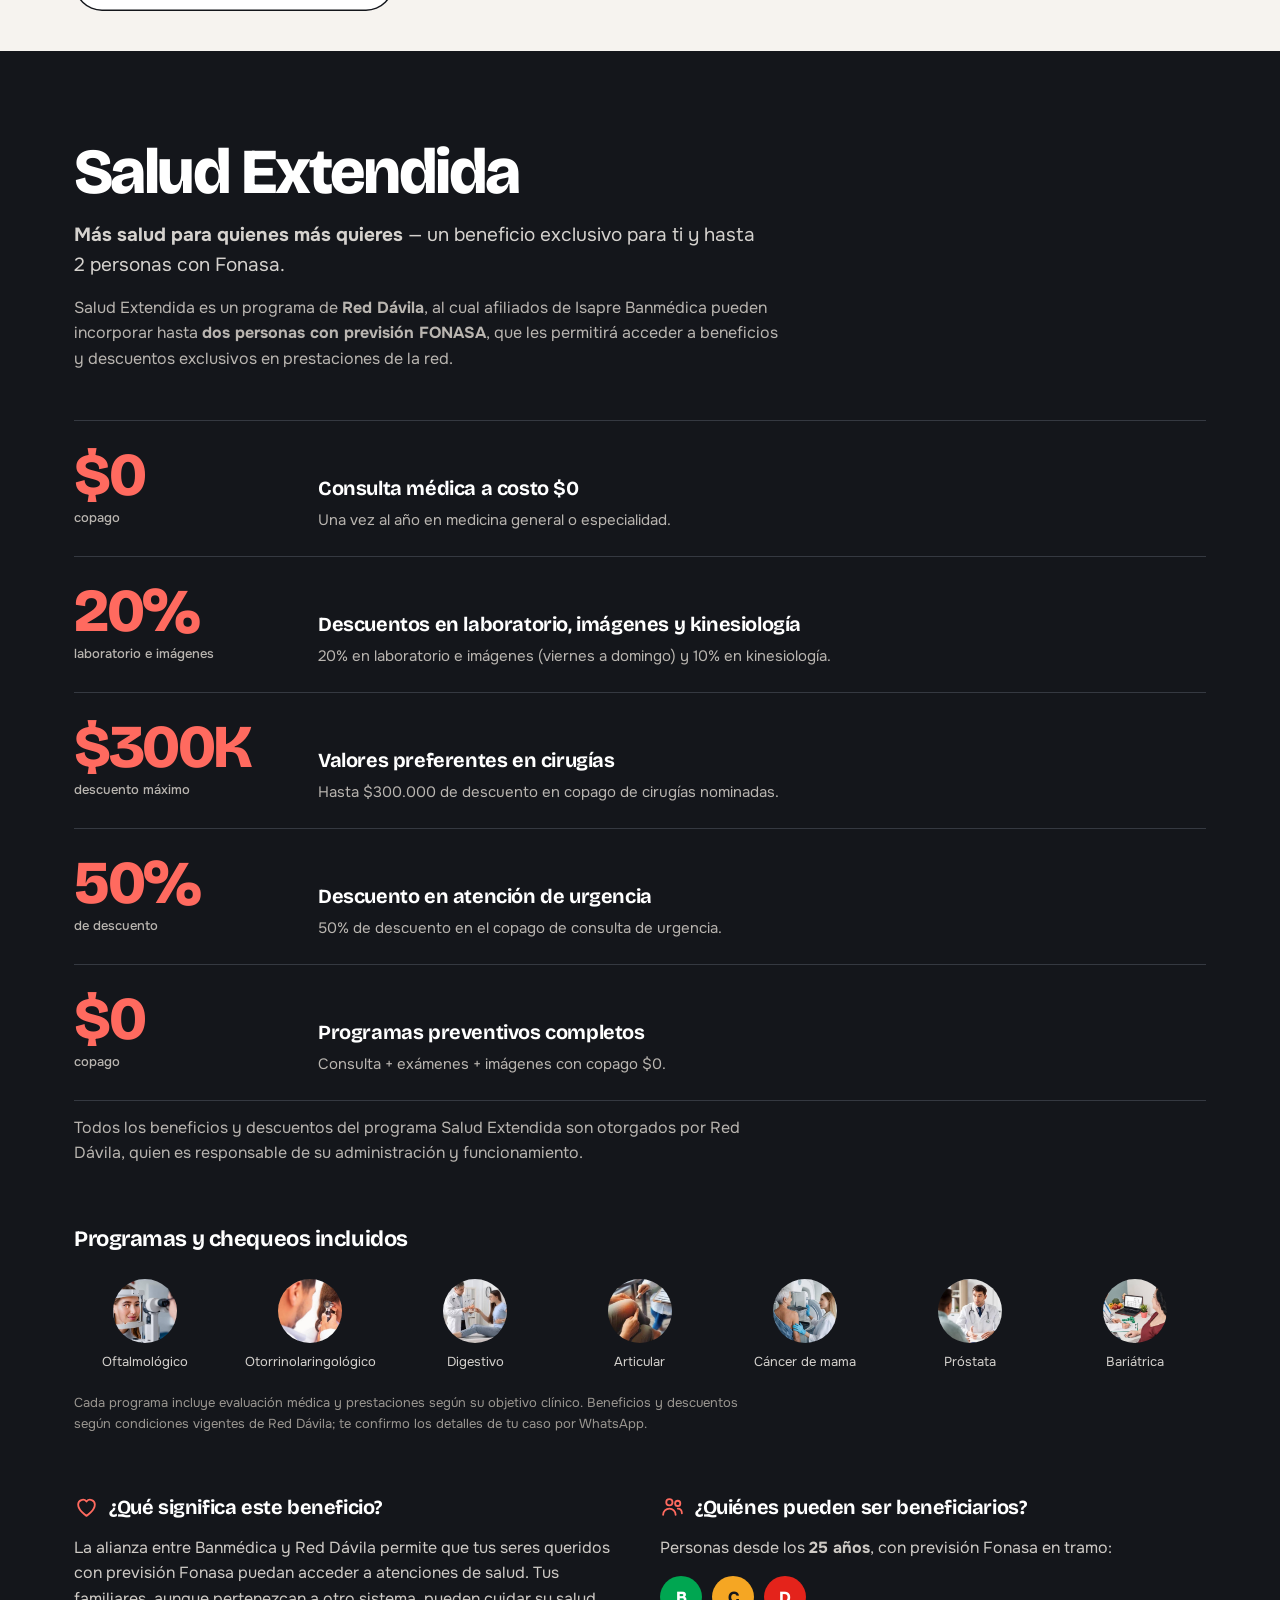
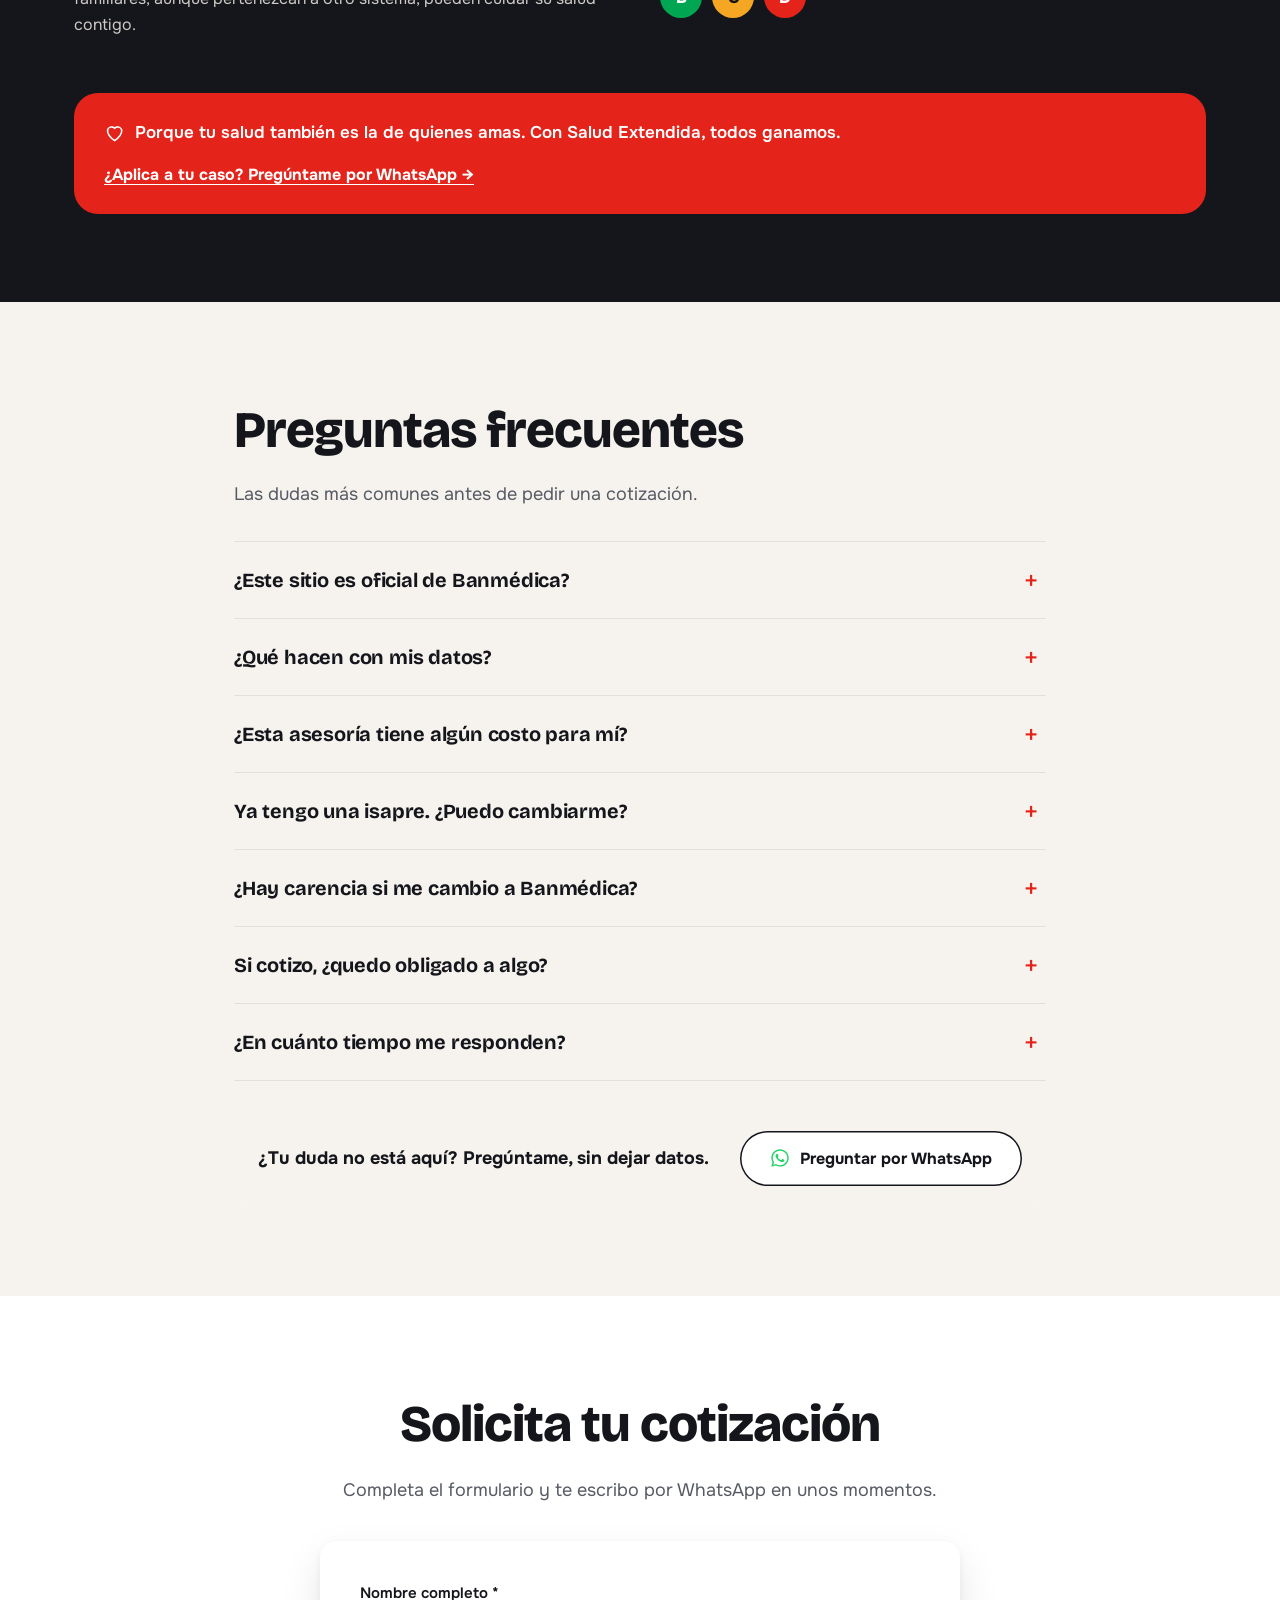
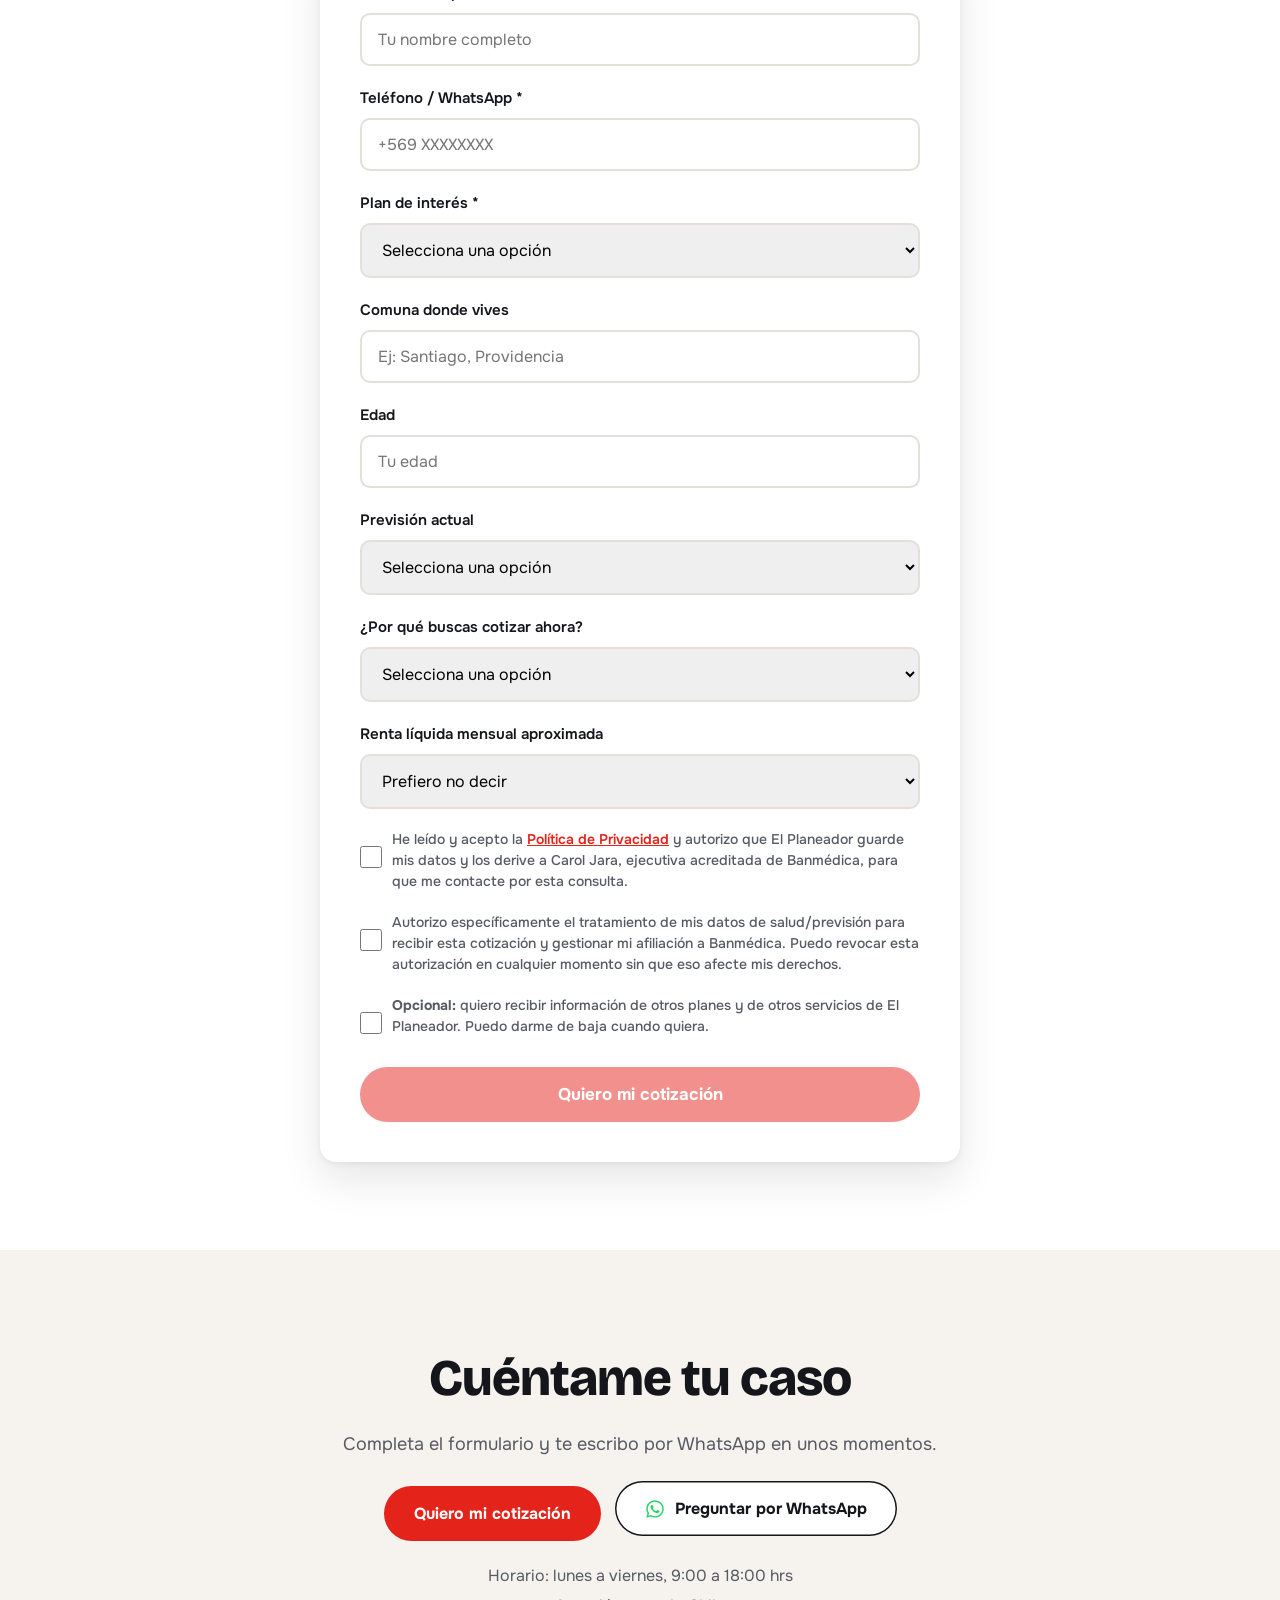
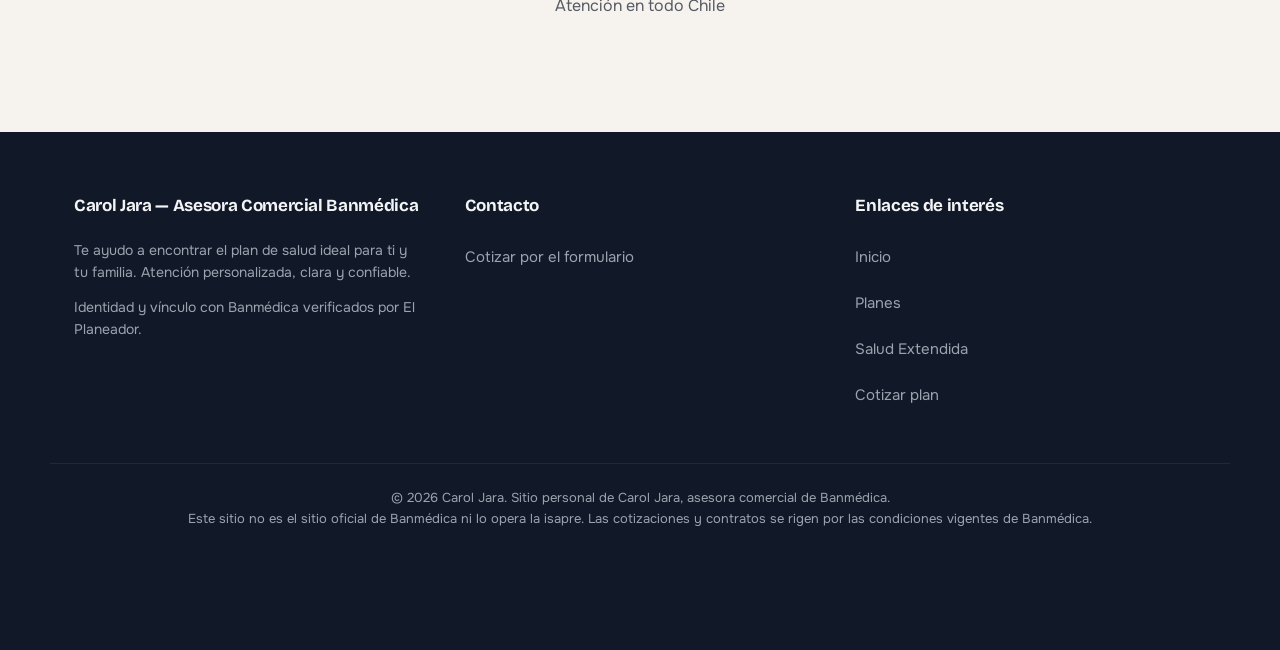
==== commit 1dab2abc: "Planes: beneficios propios por tarjeta, linea comun, carrusel va a la tarjeta que coincide Co-Author" ====
--- a/salud/banmedica/carol-jara/index.html
+++ b/salud/banmedica/carol-jara/index.html
@@ -105,7 +105,7 @@
         .guia h3 { font-size: clamp(1.4rem, 2.6vw, 2rem); font-weight: 800; letter-spacing: -0.02em; line-height: 1.1; }
         .guia > p { max-width: 42em; color: rgba(255,255,255,.82); font-size: 17px; }
         .gchips { display: flex; flex-wrap: wrap; gap: 8px; margin-top: 4px; }
-        .gchip { margin: 0; cursor: pointer; }
+        .gchip { margin: 0; cursor: pointer; position: relative; }
         .gchip input { position: absolute; opacity: 0; pointer-events: none; }
         .gchip span { display: inline-block; padding: 10px 16px; border-radius: 999px; border: 1.5px solid rgba(255,255,255,.35); font-size: 15px; font-weight: 600; color: #fff; transition: background .2s, border-color .2s, color .2s; }
         .gchip:hover span { border-color: #fff; }
@@ -131,9 +131,12 @@
         .plan-sub { font-size: 14px; color: var(--suave); margin-top: 6px; }
         .plan-red { list-style: none; margin: 4px 0 0; padding: 0; display: flex; flex-wrap: wrap; gap: 7px; }
         .plan-red li { font-size: 14px; font-weight: 600; padding: 7px 12px; border-radius: 999px; background: var(--gris-claro); }
-        .plan-regalo { list-style: none; margin: 4px 0 0; padding: 0; display: flex; flex-wrap: wrap; gap: 7px; }
-        .plan-regalo li { font-size: 13px; font-weight: 600; padding: 6px 11px; border-radius: 999px; border: 1.5px solid var(--rojo); color: var(--rojo); background: transparent; }
-        .plan-osc .plan-regalo li { border-color: rgba(255,255,255,.6); color: #fff; }
+        .plan-regalo { list-style: none; margin: 4px 0 0; padding: 0; display: grid; gap: 8px; }
+        .plan-regalo li { position: relative; padding-left: 22px; font-size: 14px; font-weight: 600; line-height: 1.35; color: var(--tinta); }
+        .plan-regalo li::before { content: ''; position: absolute; left: 2px; top: .38em; width: 6px; height: 11px; border: solid var(--rojo-hondo); border-width: 0 2.5px 2.5px 0; transform: rotate(40deg); }
+        .plan-comun { margin-top: 28px; padding: 16px 20px; border-radius: 18px; background: var(--rojo-claro); font-size: 15px; max-width: 52em; }
+        .plan-osc .plan-regalo li { color: #fff; }
+        .plan-osc .plan-regalo li::before { border-color: #fff; }
         .plan-osc { background: var(--gris-oscuro); color: #fff; border-color: var(--gris-oscuro); }
         .plan-osc .plan-fam { background: rgba(255,255,255,.14); color: #fff; }
         .plan-osc .plan-sub { color: rgba(255,255,255,.7); }
@@ -489,16 +492,17 @@
             <p class="guia-nota">Es solo una pregunta: no necesitas llenar formularios. Te respondo yo y, si quieres, después cotizamos.</p>
         </div>
         <p class="planes-hint" id="planes-hint">Desliza para ver los 6 planes →</p>
-        <div class="planes-grid" id="planes-grid">
-            <article class="plan" data-clinicas="dav ves" data-nombre="Plan Conecta"><span class="plan-fam">Plan cerrado</span><h3>Plan Conecta</h3><p class="plan-sub">Clínicas y prestadores</p><ul class="plan-red"><li>Clínica Dávila</li><li>Vespucio</li></ul><p class="plan-sub">Beneficios de regalo</p><ul class="plan-regalo"><li>Copago $0 en exámenes e imagenología (Dávila y Vespucio)</li><li>50% de descuento en exámenes por 3 meses</li><li>Cobertura ambulatoria Plus Vidaintegra</li><li>Telemedicina MEDY</li><li>Farmacia Ambulatoria Lite</li><li>OMT MEDY</li><li>Asistencia en viaje (titular hombre)</li><li>Salud Extendida</li></ul><a class="ask" href="https://wa.me/56923971471?text=Hola%20Carol%2C%20vi%20el%20Plan%20Conecta%20en%20tu%20p%C3%A1gina%20y%20tengo%20una%20pregunta." target="_blank" rel="noopener">Preguntar por este plan</a></article>
-            <article class="plan" data-clinicas="dav ves rs huch ind" data-nombre="Plan Clásico Silver"><span class="plan-fam">Clásico</span><h3>Plan Clásico Silver</h3><p class="plan-sub">Clínicas y prestadores</p><ul class="plan-red"><li>Clínica Dávila Recoleta</li><li>Vespucio</li><li>RedSalud Santiago</li><li>RedSalud Providencia</li><li>Hosp. U. de Chile</li><li>Indisa</li></ul><p class="plan-sub">Beneficios de regalo</p><ul class="plan-regalo"><li>Seguro de accidentes (Dávila y Vespucio)</li><li>Exámenes con copago cero</li><li>Farmacia Ambulatoria Lite</li><li>OMT MEDY</li><li>Asistencia en viaje (titular hombre)</li><li>Salud Extendida</li></ul><a class="ask" href="https://wa.me/56923971471?text=Hola%20Carol%2C%20vi%20el%20Plan%20Cl%C3%A1sico%20Silver%20en%20tu%20p%C3%A1gina%20y%20tengo%20una%20pregunta." target="_blank" rel="noopener">Preguntar por este plan</a></article>
-            <article class="plan" data-clinicas="dav ves rs ind sm meds uch" data-nombre="Plan Gold One"><span class="plan-fam">Clásico y Superior</span><h3>Plan Gold One</h3><p class="plan-sub">Clínicas y prestadores</p><ul class="plan-red"><li>Clínica Dávila</li><li>Vespucio</li><li>RedSalud Providencia</li><li>RedSalud Santiago</li><li>Indisa</li><li>Santa María</li><li>MEDS</li><li>Hosp. UC</li></ul><p class="plan-sub">Beneficios de regalo</p><ul class="plan-regalo"><li>Seguro de accidentes (Dávila y Vespucio)</li><li>Exámenes con copago cero</li><li>Farmacia Ambulatoria Lite</li><li>OMT MEDY</li><li>Asistencia en viaje (titular hombre)</li><li>Salud Extendida</li></ul><a class="ask" href="https://wa.me/56923971471?text=Hola%20Carol%2C%20vi%20el%20Plan%20Gold%20One%20en%20tu%20p%C3%A1gina%20y%20tengo%20una%20pregunta." target="_blank" rel="noopener">Preguntar por este plan</a></article>
-            <article class="plan" data-clinicas="dav ves rs ind sm meds uch lc la sc" data-nombre="Plan Platinum B"><span class="plan-fam">Superior y Preferente</span><h3>Plan Platinum B</h3><p class="plan-sub">Clínicas y prestadores</p><ul class="plan-red"><li>Clínica Dávila</li><li>Vespucio</li><li>RedSalud Providencia</li><li>RedSalud Santiago</li><li>Indisa</li><li>Santa María</li><li>MEDS</li><li>Hosp. UC</li><li>Las Condes</li><li>Los Andes</li><li>San Carlos de Apoquindo</li></ul><p class="plan-sub">Beneficios de regalo</p><ul class="plan-regalo"><li>Seguro de accidentes (Santa María)</li><li>Copago cero en exámenes (Santa María y Clínica Meds)</li><li>OMT MEDY sin costo por 1 año</li><li>Farmacia Ambulatoria Lite</li><li>Asistencia en viaje (titular hombre)</li><li>Salud Extendida</li></ul><a class="ask" href="https://wa.me/56923971471?text=Hola%20Carol%2C%20vi%20el%20Plan%20Platinum%20B%20en%20tu%20p%C3%A1gina%20y%20tengo%20una%20pregunta." target="_blank" rel="noopener">Preguntar por este plan</a></article>
-            <article class="plan" data-clinicas="dav ves rs ind sm meds uch ucc lc la sc" data-nombre="Plan Platinum One"><span class="plan-fam">Superior y Preferente</span><h3>Plan Platinum One</h3><p class="plan-sub">Clínicas y prestadores</p><ul class="plan-red"><li>Clínica Dávila</li><li>Vespucio</li><li>RedSalud Providencia</li><li>RedSalud Santiago</li><li>Indisa</li><li>Santa María</li><li>MEDS</li><li>Hosp. UC</li><li>Clínica UC</li><li>Las Condes</li><li>Los Andes</li><li>San Carlos de Apoquindo</li></ul><p class="plan-sub">Beneficios de regalo</p><ul class="plan-regalo"><li>Seguro de accidentes (Santa María)</li><li>Copago cero en exámenes (Santa María y Clínica Meds)</li><li>Farmacia Ambulatoria Lite</li><li>OMT MEDY</li><li>Asistencia en viaje (titular hombre)</li><li>Salud Extendida</li></ul><a class="ask" href="https://wa.me/56923971471?text=Hola%20Carol%2C%20vi%20el%20Plan%20Platinum%20One%20en%20tu%20p%C3%A1gina%20y%20tengo%20una%20pregunta." target="_blank" rel="noopener">Preguntar por este plan</a></article>
-            <article class="plan plan-osc" data-clinicas="dav ves sm meds la sc ale" data-nombre="Salud Preferente Titanium"><span class="plan-fam">Preferente</span><h3>Salud Preferente Titanium</h3><p class="plan-sub">Clínicas y prestadores</p><ul class="plan-red"><li>Clínica Dávila</li><li>Vespucio</li><li>Santa María</li><li>MEDS</li><li>Los Andes</li><li>San Carlos</li><li>Alemana</li></ul><p class="plan-sub">Beneficios de regalo</p><ul class="plan-regalo"><li>Cobertura de accidentes (Santa María)</li><li>Farmacia Ambulatoria Lite</li><li>OMT MEDY</li><li>Asistencia en viaje (titular hombre)</li><li>Salud Extendida</li></ul><a class="ask" href="https://wa.me/56923971471?text=Hola%20Carol%2C%20vi%20el%20Salud%20Preferente%20Titanium%20en%20tu%20p%C3%A1gina%20y%20tengo%20una%20pregunta." target="_blank" rel="noopener">Preguntar por este plan</a></article>
+        <p class="plan-comun"><strong>En la mayoría de los planes:</strong> Farmacia Ambulatoria Lite, OMT MEDY, Asistencia en viaje (solo titulares hombres) y Salud Extendida.</p>
+        <div class="planes-grid">
+            <article class="plan" data-clinicas="dav ves" data-nombre="Plan Conecta"><span class="plan-fam">Plan cerrado</span><h3>Plan Conecta</h3><p class="plan-sub">Clínicas y prestadores</p><ul class="plan-red"><li>Clínica Dávila</li><li>Vespucio</li></ul><p class="plan-sub">Incluido con este plan</p><ul class="plan-regalo"><li>Copago $0 en exámenes e imagenología (Dávila y Vespucio)</li><li>50% de descuento en exámenes por 3 meses</li><li>Cobertura ambulatoria Plus Vidaintegra</li><li>Telemedicina MEDY</li></ul><a class="ask" href="https://wa.me/56923971471?text=Hola%20Carol%2C%20vi%20el%20Plan%20Conecta%20en%20tu%20p%C3%A1gina%20y%20tengo%20una%20pregunta." target="_blank" rel="noopener">Preguntar por este plan</a></article>
+            <article class="plan" data-clinicas="dav ves rs huch ind" data-nombre="Plan Clásico Silver"><span class="plan-fam">Clásico</span><h3>Plan Clásico Silver</h3><p class="plan-sub">Clínicas y prestadores</p><ul class="plan-red"><li>Clínica Dávila Recoleta</li><li>Vespucio</li><li>RedSalud Santiago</li><li>RedSalud Providencia</li><li>Hosp. U. de Chile</li><li>Indisa</li></ul><p class="plan-sub">Incluido con este plan</p><ul class="plan-regalo"><li>Seguro de accidentes (Dávila y Vespucio)</li><li>Exámenes con copago cero</li></ul><a class="ask" href="https://wa.me/56923971471?text=Hola%20Carol%2C%20vi%20el%20Plan%20Cl%C3%A1sico%20Silver%20en%20tu%20p%C3%A1gina%20y%20tengo%20una%20pregunta." target="_blank" rel="noopener">Preguntar por este plan</a></article>
+            <article class="plan" data-clinicas="dav ves rs ind sm meds uch" data-nombre="Plan Gold One"><span class="plan-fam">Clásico y Superior</span><h3>Plan Gold One</h3><p class="plan-sub">Clínicas y prestadores</p><ul class="plan-red"><li>Clínica Dávila</li><li>Vespucio</li><li>RedSalud Providencia</li><li>RedSalud Santiago</li><li>Indisa</li><li>Santa María</li><li>MEDS</li><li>Hosp. UC</li></ul><p class="plan-sub">Incluido con este plan</p><ul class="plan-regalo"><li>Seguro de accidentes (Dávila y Vespucio)</li><li>Exámenes con copago cero</li></ul><a class="ask" href="https://wa.me/56923971471?text=Hola%20Carol%2C%20vi%20el%20Plan%20Gold%20One%20en%20tu%20p%C3%A1gina%20y%20tengo%20una%20pregunta." target="_blank" rel="noopener">Preguntar por este plan</a></article>
+            <article class="plan" data-clinicas="dav ves rs ind sm meds uch lc la sc" data-nombre="Plan Platinum B"><span class="plan-fam">Superior y Preferente</span><h3>Plan Platinum B</h3><p class="plan-sub">Clínicas y prestadores</p><ul class="plan-red"><li>Clínica Dávila</li><li>Vespucio</li><li>RedSalud Providencia</li><li>RedSalud Santiago</li><li>Indisa</li><li>Santa María</li><li>MEDS</li><li>Hosp. UC</li><li>Las Condes</li><li>Los Andes</li><li>San Carlos de Apoquindo</li></ul><p class="plan-sub">Incluido con este plan</p><ul class="plan-regalo"><li>Seguro de accidentes (Santa María)</li><li>Copago cero en exámenes (Santa María y Clínica Meds)</li><li>OMT MEDY sin costo por 1 año</li></ul><a class="ask" href="https://wa.me/56923971471?text=Hola%20Carol%2C%20vi%20el%20Plan%20Platinum%20B%20en%20tu%20p%C3%A1gina%20y%20tengo%20una%20pregunta." target="_blank" rel="noopener">Preguntar por este plan</a></article>
+            <article class="plan" data-clinicas="dav ves rs ind sm meds uch ucc lc la sc" data-nombre="Plan Platinum One"><span class="plan-fam">Superior y Preferente</span><h3>Plan Platinum One</h3><p class="plan-sub">Clínicas y prestadores</p><ul class="plan-red"><li>Clínica Dávila</li><li>Vespucio</li><li>RedSalud Providencia</li><li>RedSalud Santiago</li><li>Indisa</li><li>Santa María</li><li>MEDS</li><li>Hosp. UC</li><li>Clínica UC</li><li>Las Condes</li><li>Los Andes</li><li>San Carlos de Apoquindo</li></ul><p class="plan-sub">Incluido con este plan</p><ul class="plan-regalo"><li>Seguro de accidentes (Santa María)</li><li>Copago cero en exámenes (Santa María y Clínica Meds)</li></ul><a class="ask" href="https://wa.me/56923971471?text=Hola%20Carol%2C%20vi%20el%20Plan%20Platinum%20One%20en%20tu%20p%C3%A1gina%20y%20tengo%20una%20pregunta." target="_blank" rel="noopener">Preguntar por este plan</a></article>
+            <article class="plan plan-osc" data-clinicas="dav ves sm meds la sc ale" data-nombre="Salud Preferente Titanium"><span class="plan-fam">Preferente</span><h3>Salud Preferente Titanium</h3><p class="plan-sub">Clínicas y prestadores</p><ul class="plan-red"><li>Clínica Dávila</li><li>Vespucio</li><li>Santa María</li><li>MEDS</li><li>Los Andes</li><li>San Carlos</li><li>Alemana</li></ul><p class="plan-sub">Incluido con este plan</p><ul class="plan-regalo"><li>Cobertura de accidentes (Santa María)</li></ul><a class="ask" href="https://wa.me/56923971471?text=Hola%20Carol%2C%20vi%20el%20Salud%20Preferente%20Titanium%20en%20tu%20p%C3%A1gina%20y%20tengo%20una%20pregunta." target="_blank" rel="noopener">Preguntar por este plan</a></article>
         </div>
         <div class="planes-dots" id="planes-dots" aria-hidden="true"></div>
-        <p class="bp-nota">Las clínicas y condiciones dependen de cada plan y de las condiciones vigentes de Banmédica. Te confirmo lo que aplica a tu caso al cotizar.</p>
+        <p class="bp-nota">Algunos beneficios tienen vigencia o condiciones: te las cuento antes de que decidas. Las clínicas y condiciones dependen de cada plan y de las condiciones vigentes de Banmédica. Te confirmo lo que aplica a tu caso al cotizar.</p>
         <a href="#cotizar" class="boton boton-rojo" style="margin-top:22px">Quiero mi cotización</a>
     </div>
 </section>
@@ -1011,7 +1015,7 @@
     }
     g.addEventListener('scroll', marca, { passive: true });
     document.querySelectorAll('.gchip input, #guia-limpiar').forEach(function (e) {
-        e.addEventListener(e.tagName === 'INPUT' ? 'change' : 'click', function () { g.scrollTo({ left: 0, behavior: 'smooth' }); });
+        e.addEventListener(e.tagName === 'INPUT' ? 'change' : 'click', function () { var d1 = g.querySelector('.plan.dentro'); g.scrollTo({ left: d1 ? d1.offsetLeft - g.offsetLeft : 0, behavior: 'smooth' }); });
     });
     marca();
 })();
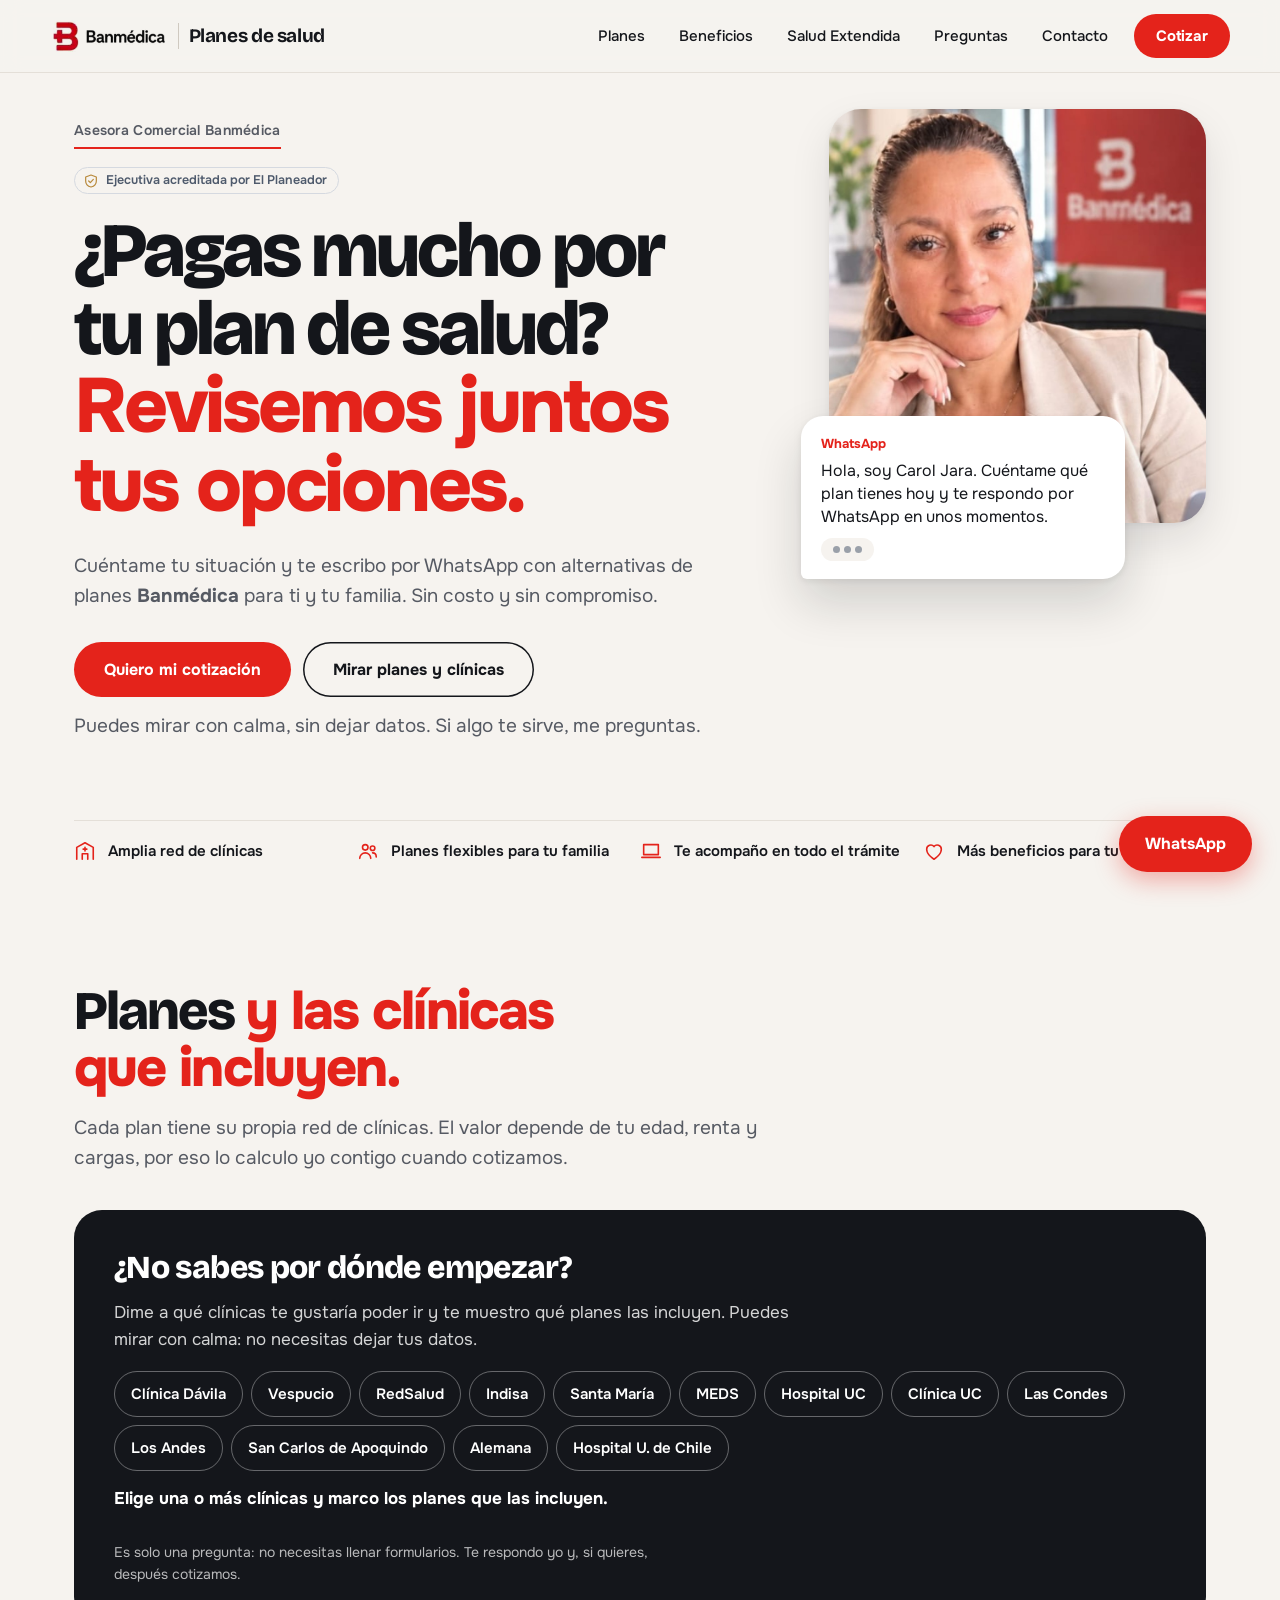
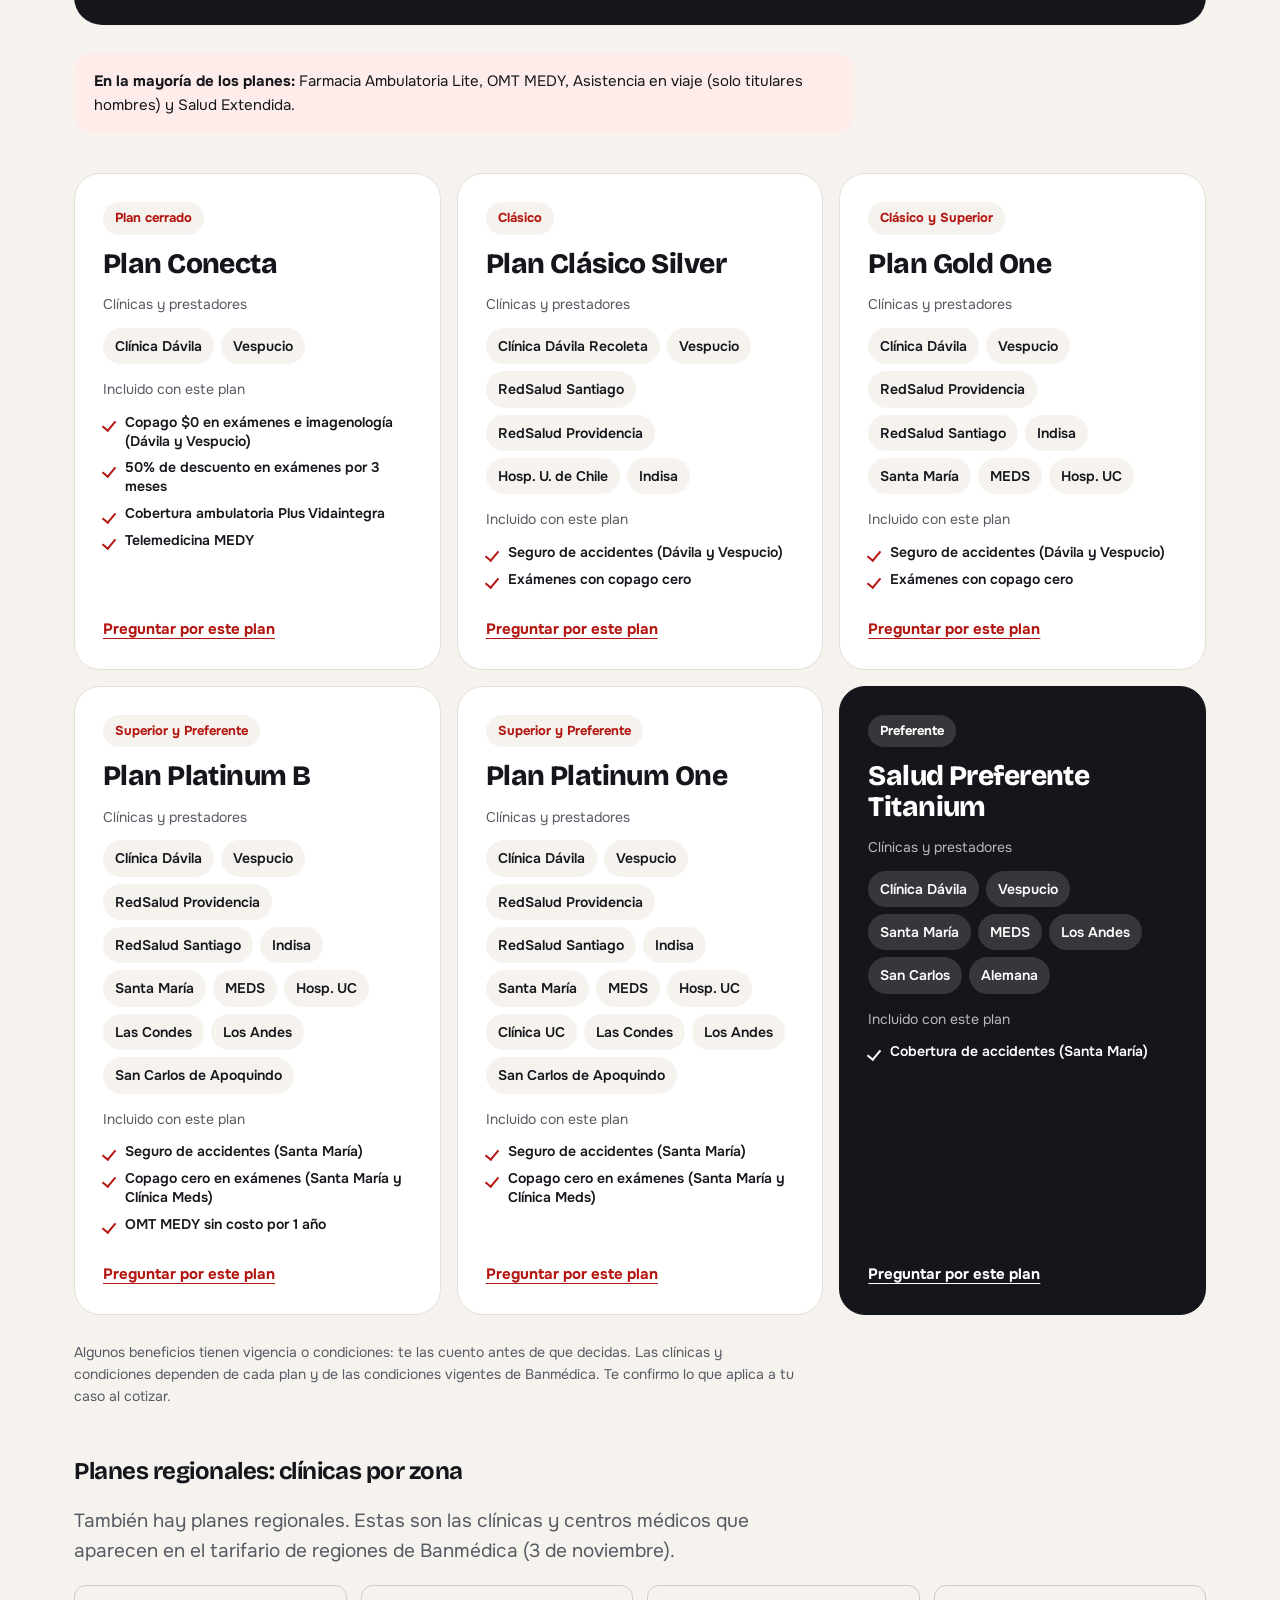
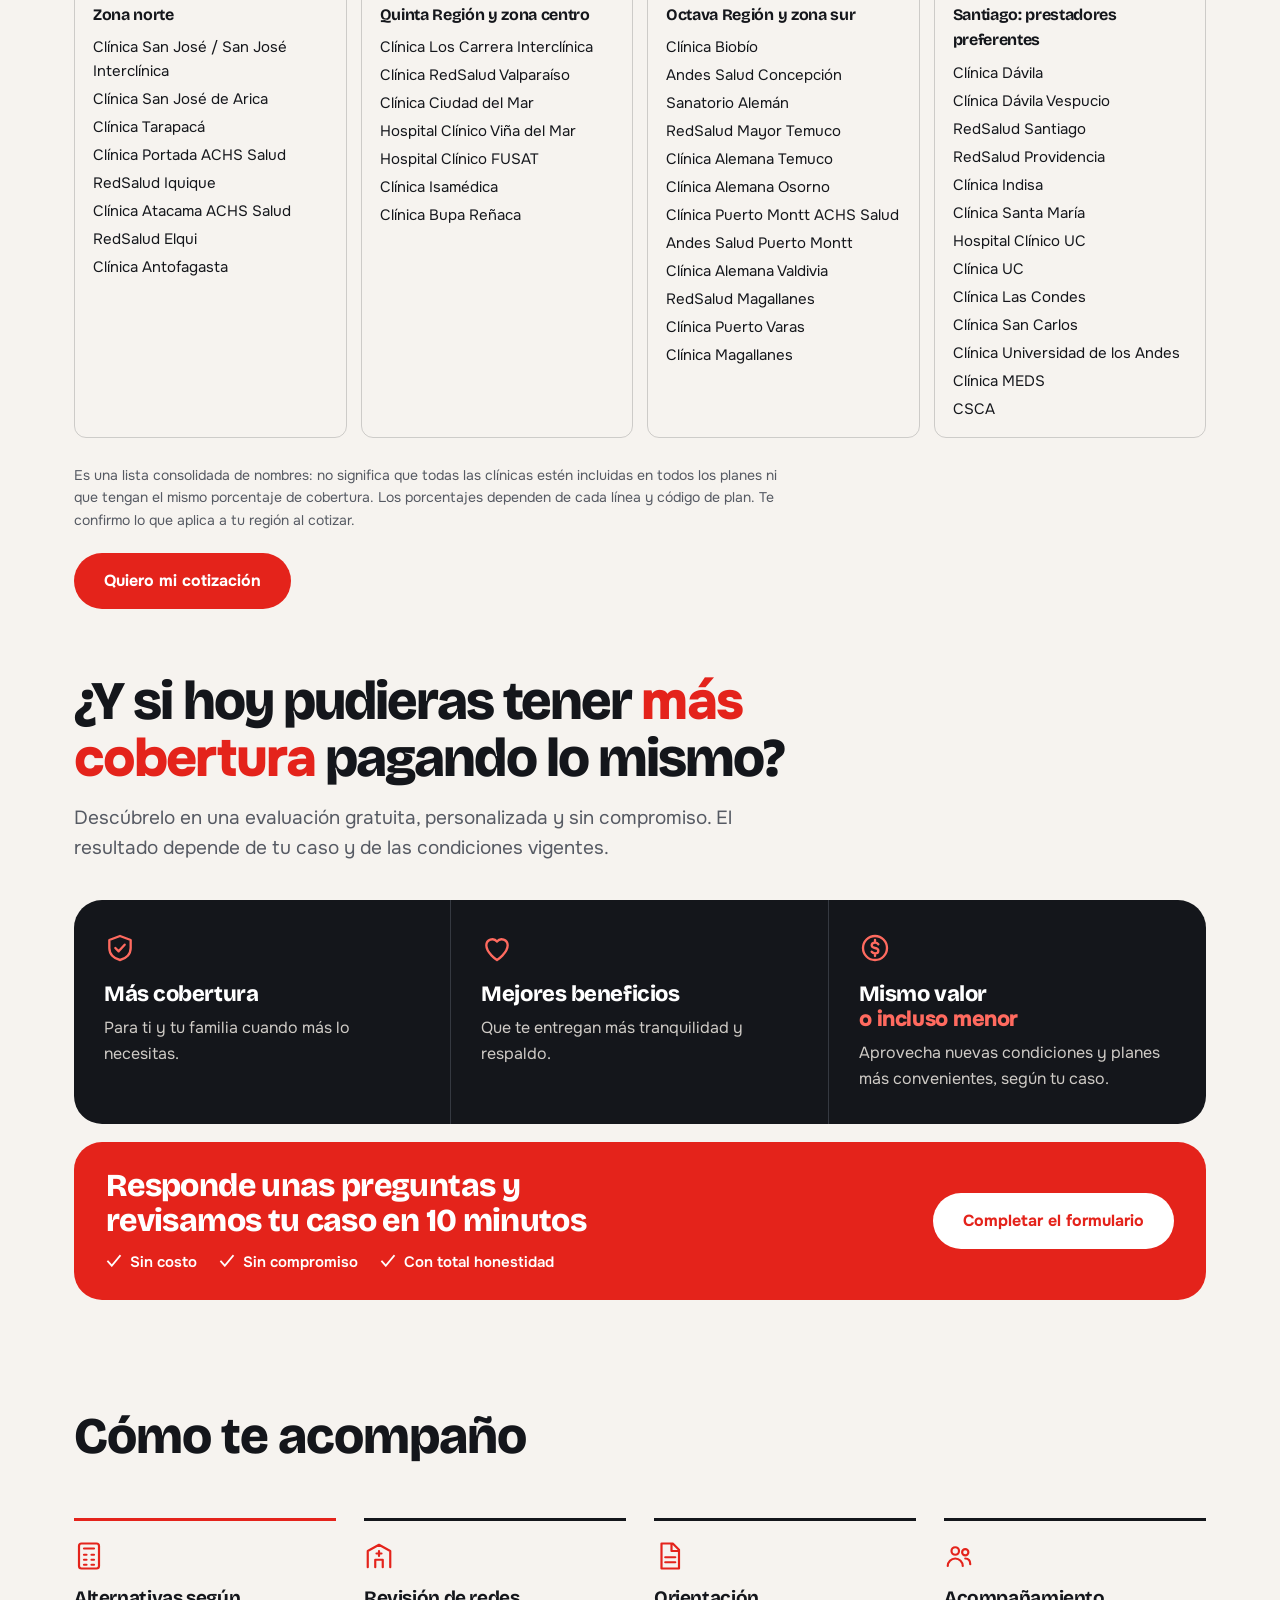
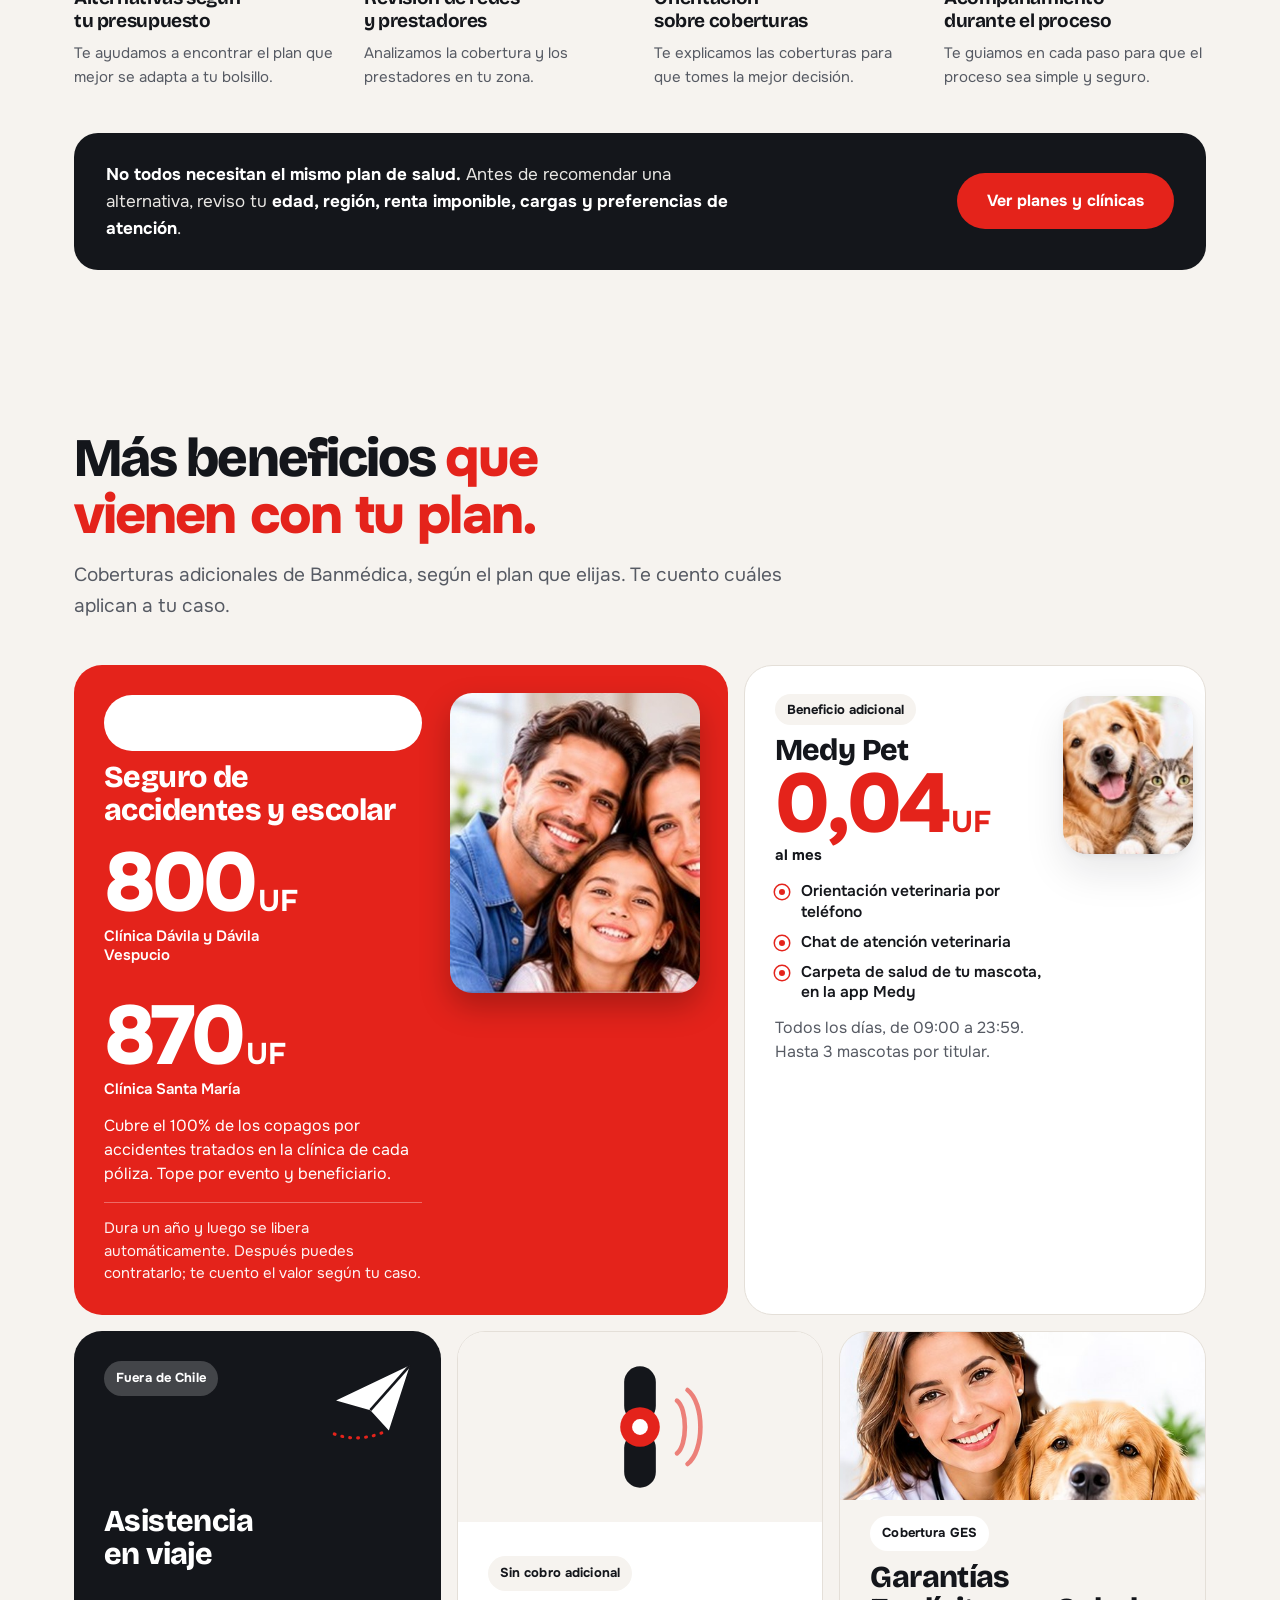
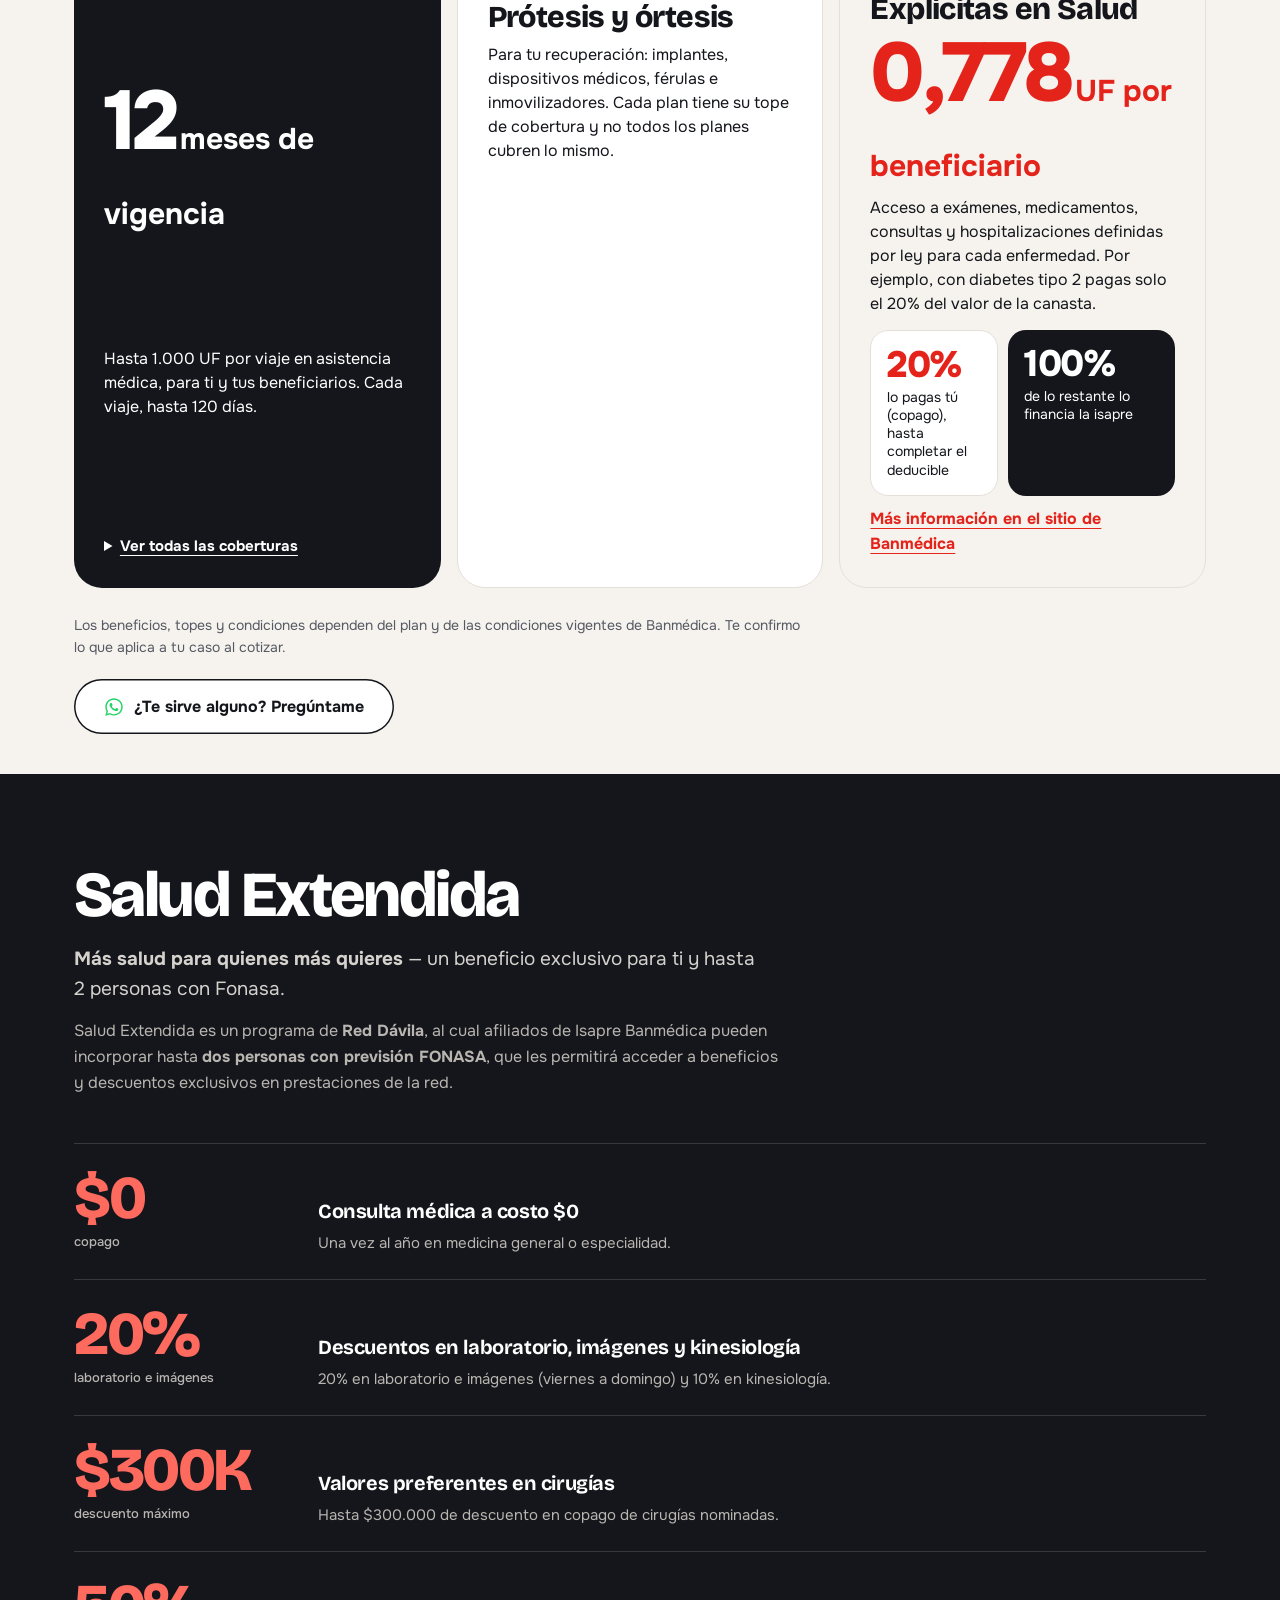
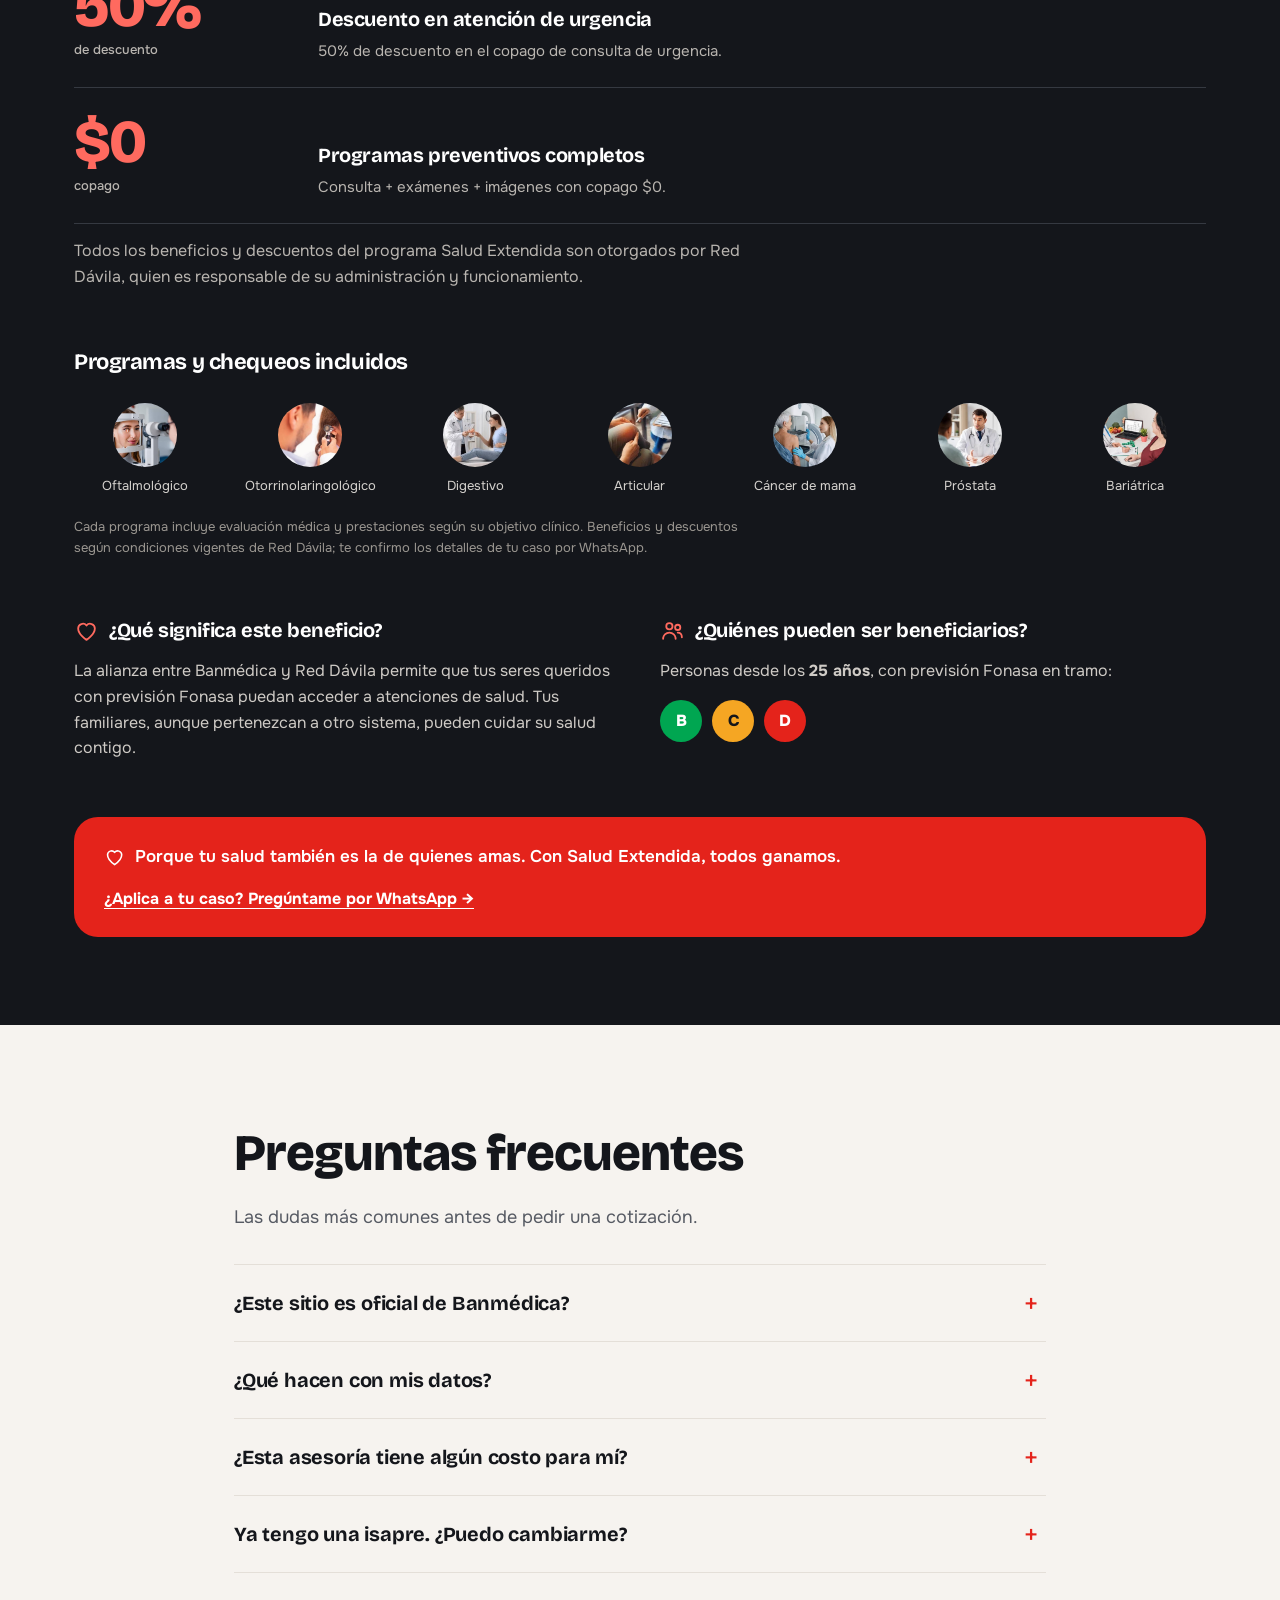
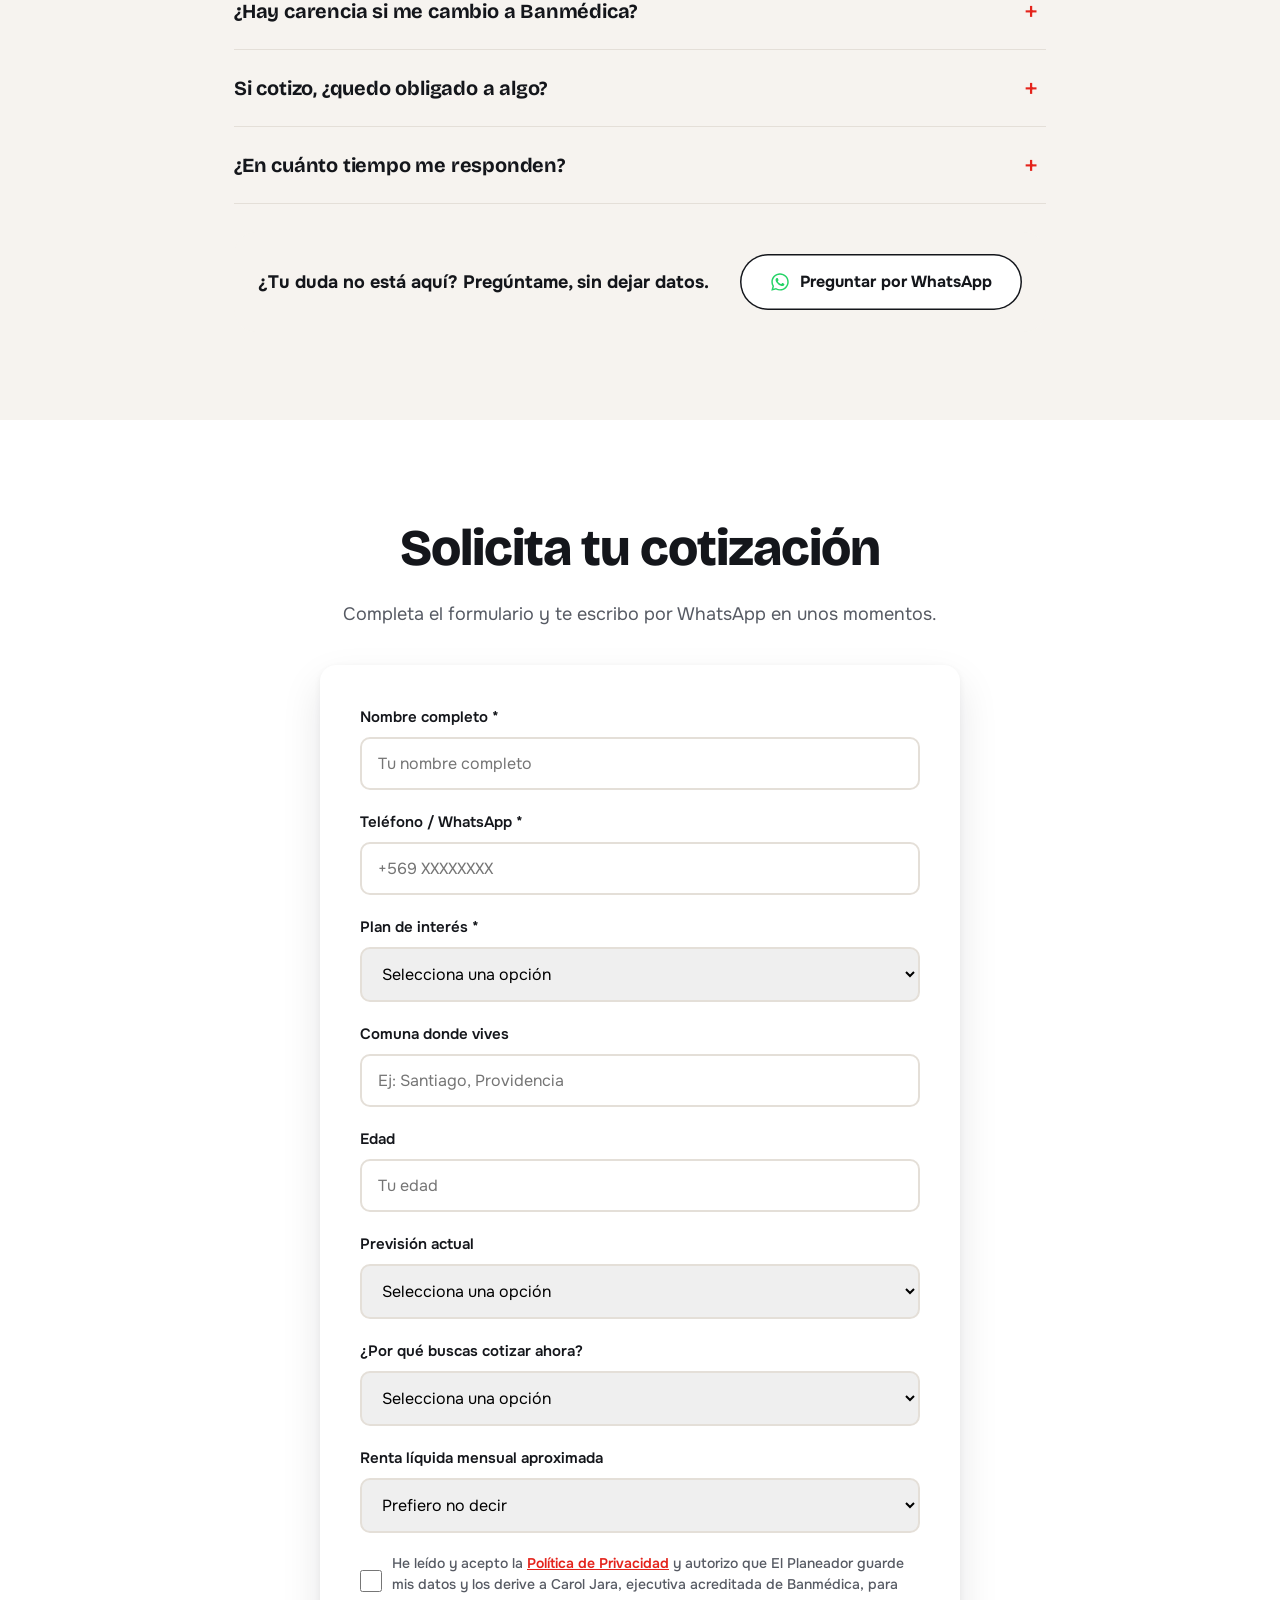
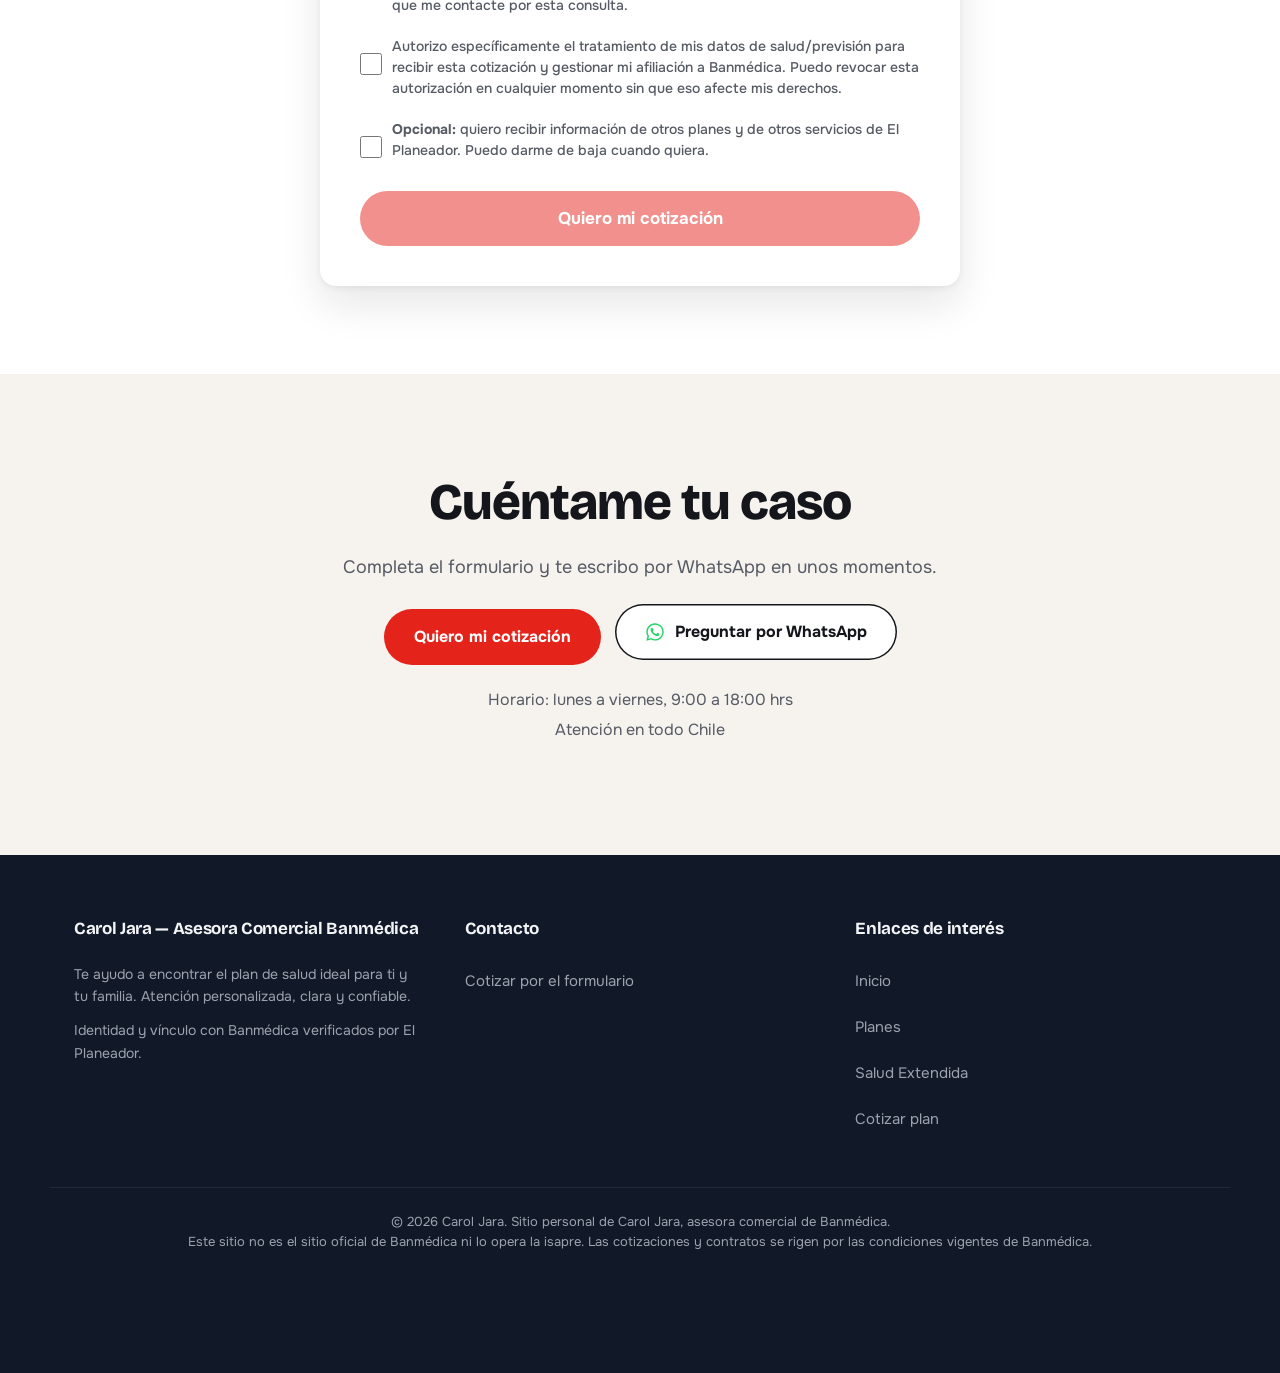
==== commit 38a30c66: "Home como agencia de marketing digital; pagina de Carol con planes regionales Co-Authored-By: Claude" ====
--- a/salud/banmedica/carol-jara/index.html
+++ b/salud/banmedica/carol-jara/index.html
@@ -237,6 +237,12 @@
         .tramo.c { color: var(--tinta); }
         .plan-fam { color: var(--rojo-hondo); }
         .bp-nota { margin-top: 26px; font-size: 14px; color: var(--suave); max-width: 52em; }
+        .regional { margin-top: 44px; }
+        .regional h3 { font-size: 24px; }
+        .reg-grid { margin-top: 18px; display: grid; grid-template-columns: repeat(auto-fit, minmax(220px, 1fr)); gap: 14px; }
+        .reg-zona { border: 1px solid rgba(128,128,128,.35); border-radius: 12px; padding: 16px 18px; }
+        .reg-zona h4 { font-size: 16px; margin-bottom: 8px; }
+        .reg-zona ul { list-style: none; padding: 0; margin: 0; display: grid; gap: 4px; font-size: 15px; }
 
         /* CÓMO TE ACOMPAÑO */
         #acompano { padding: 72px 0; }
@@ -503,6 +509,17 @@
         </div>
         <div class="planes-dots" id="planes-dots" aria-hidden="true"></div>
         <p class="bp-nota">Algunos beneficios tienen vigencia o condiciones: te las cuento antes de que decidas. Las clínicas y condiciones dependen de cada plan y de las condiciones vigentes de Banmédica. Te confirmo lo que aplica a tu caso al cotizar.</p>
+        <div class="regional" id="regionales">
+            <h3>Planes regionales: clínicas por zona</h3>
+            <p class="pl-sub">También hay planes regionales. Estas son las clínicas y centros médicos que aparecen en el tarifario de regiones de Banmédica (3 de noviembre).</p>
+            <div class="reg-grid">
+                <div class="reg-zona"><h4>Zona norte</h4><ul><li>Clínica San José / San José Interclínica</li><li>Clínica San José de Arica</li><li>Clínica Tarapacá</li><li>Clínica Portada ACHS Salud</li><li>RedSalud Iquique</li><li>Clínica Atacama ACHS Salud</li><li>RedSalud Elqui</li><li>Clínica Antofagasta</li></ul></div>
+                <div class="reg-zona"><h4>Quinta Región y zona centro</h4><ul><li>Clínica Los Carrera Interclínica</li><li>Clínica RedSalud Valparaíso</li><li>Clínica Ciudad del Mar</li><li>Hospital Clínico Viña del Mar</li><li>Hospital Clínico FUSAT</li><li>Clínica Isamédica</li><li>Clínica Bupa Reñaca</li></ul></div>
+                <div class="reg-zona"><h4>Octava Región y zona sur</h4><ul><li>Clínica Biobío</li><li>Andes Salud Concepción</li><li>Sanatorio Alemán</li><li>RedSalud Mayor Temuco</li><li>Clínica Alemana Temuco</li><li>Clínica Alemana Osorno</li><li>Clínica Puerto Montt ACHS Salud</li><li>Andes Salud Puerto Montt</li><li>Clínica Alemana Valdivia</li><li>RedSalud Magallanes</li><li>Clínica Puerto Varas</li><li>Clínica Magallanes</li></ul></div>
+                <div class="reg-zona"><h4>Santiago: prestadores preferentes</h4><ul><li>Clínica Dávila</li><li>Clínica Dávila Vespucio</li><li>RedSalud Santiago</li><li>RedSalud Providencia</li><li>Clínica Indisa</li><li>Clínica Santa María</li><li>Hospital Clínico UC</li><li>Clínica UC</li><li>Clínica Las Condes</li><li>Clínica San Carlos</li><li>Clínica Universidad de los Andes</li><li>Clínica MEDS</li><li>CSCA</li></ul></div>
+            </div>
+            <p class="bp-nota">Es una lista consolidada de nombres: no significa que todas las clínicas estén incluidas en todos los planes ni que tengan el mismo porcentaje de cobertura. Los porcentajes dependen de cada línea y código de plan. Te confirmo lo que aplica a tu región al cotizar.</p>
+        </div>
         <a href="#cotizar" class="boton boton-rojo" style="margin-top:22px">Quiero mi cotización</a>
     </div>
 </section>
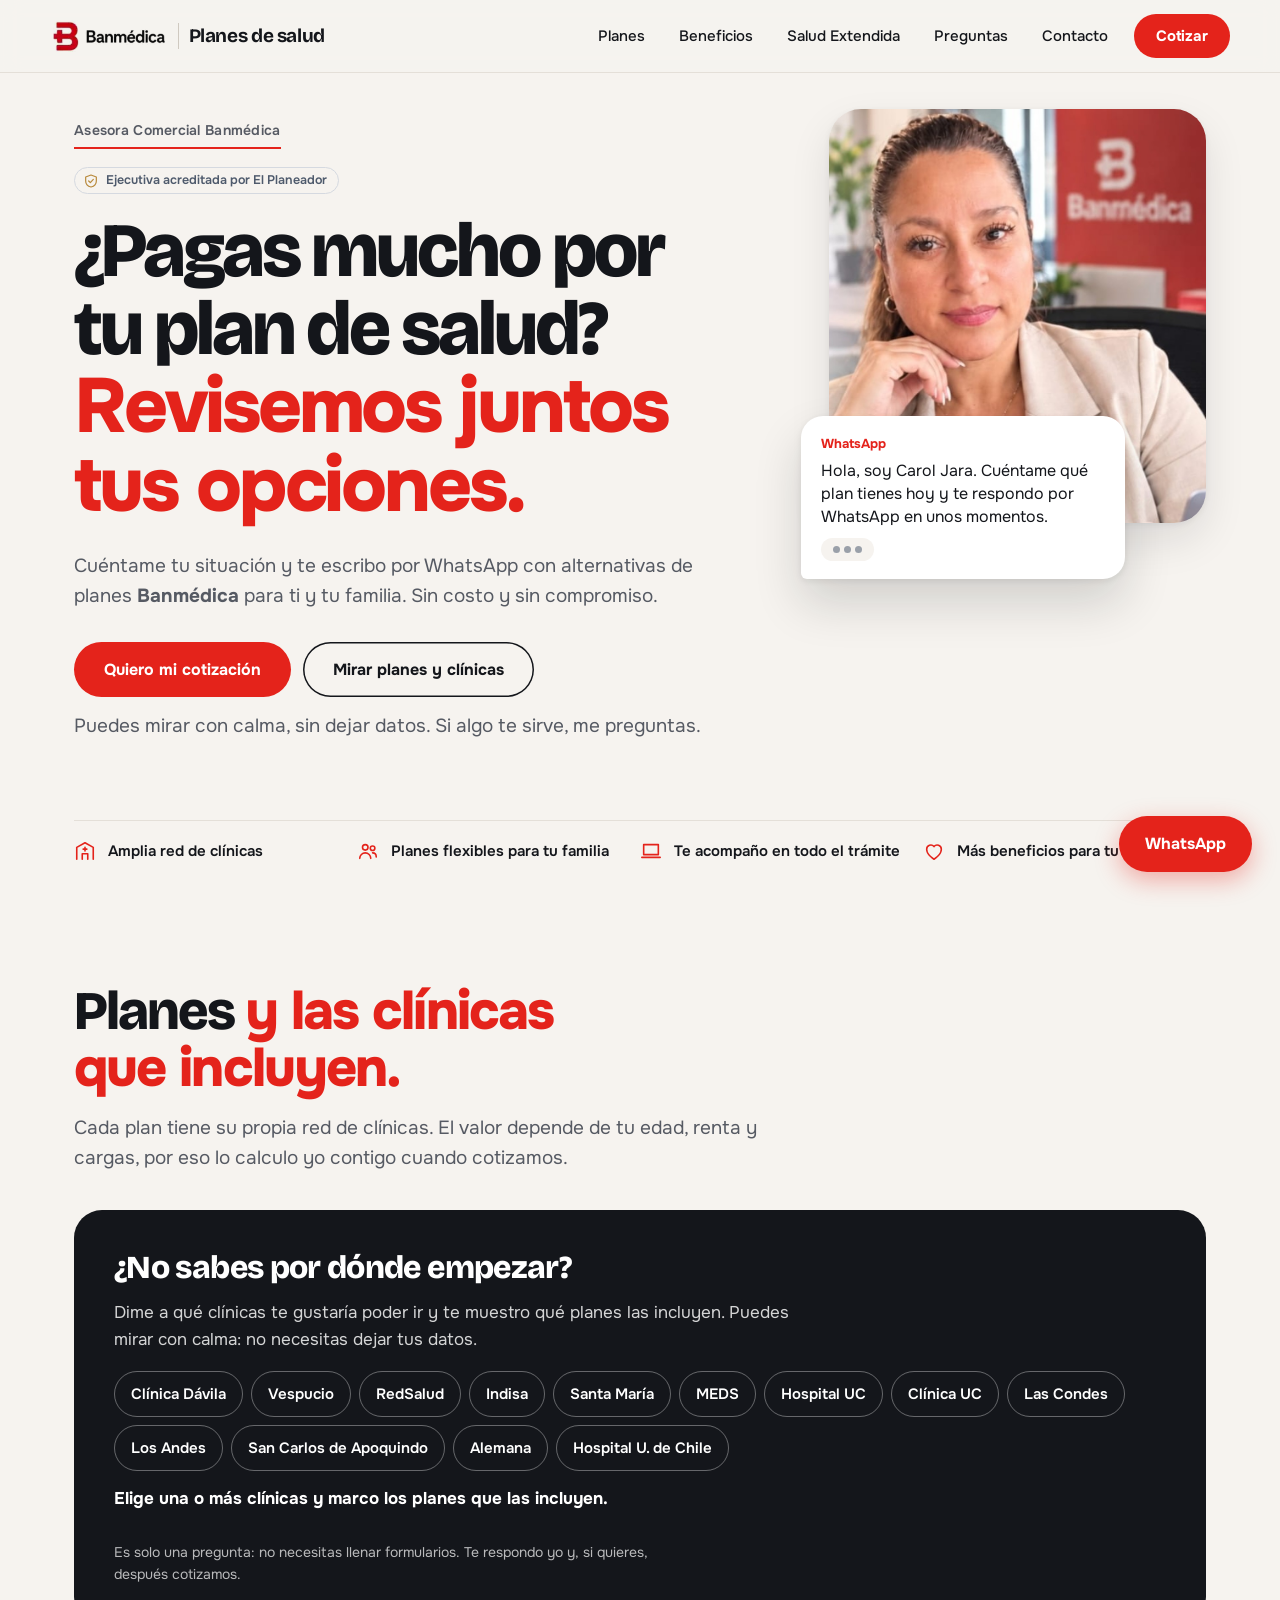
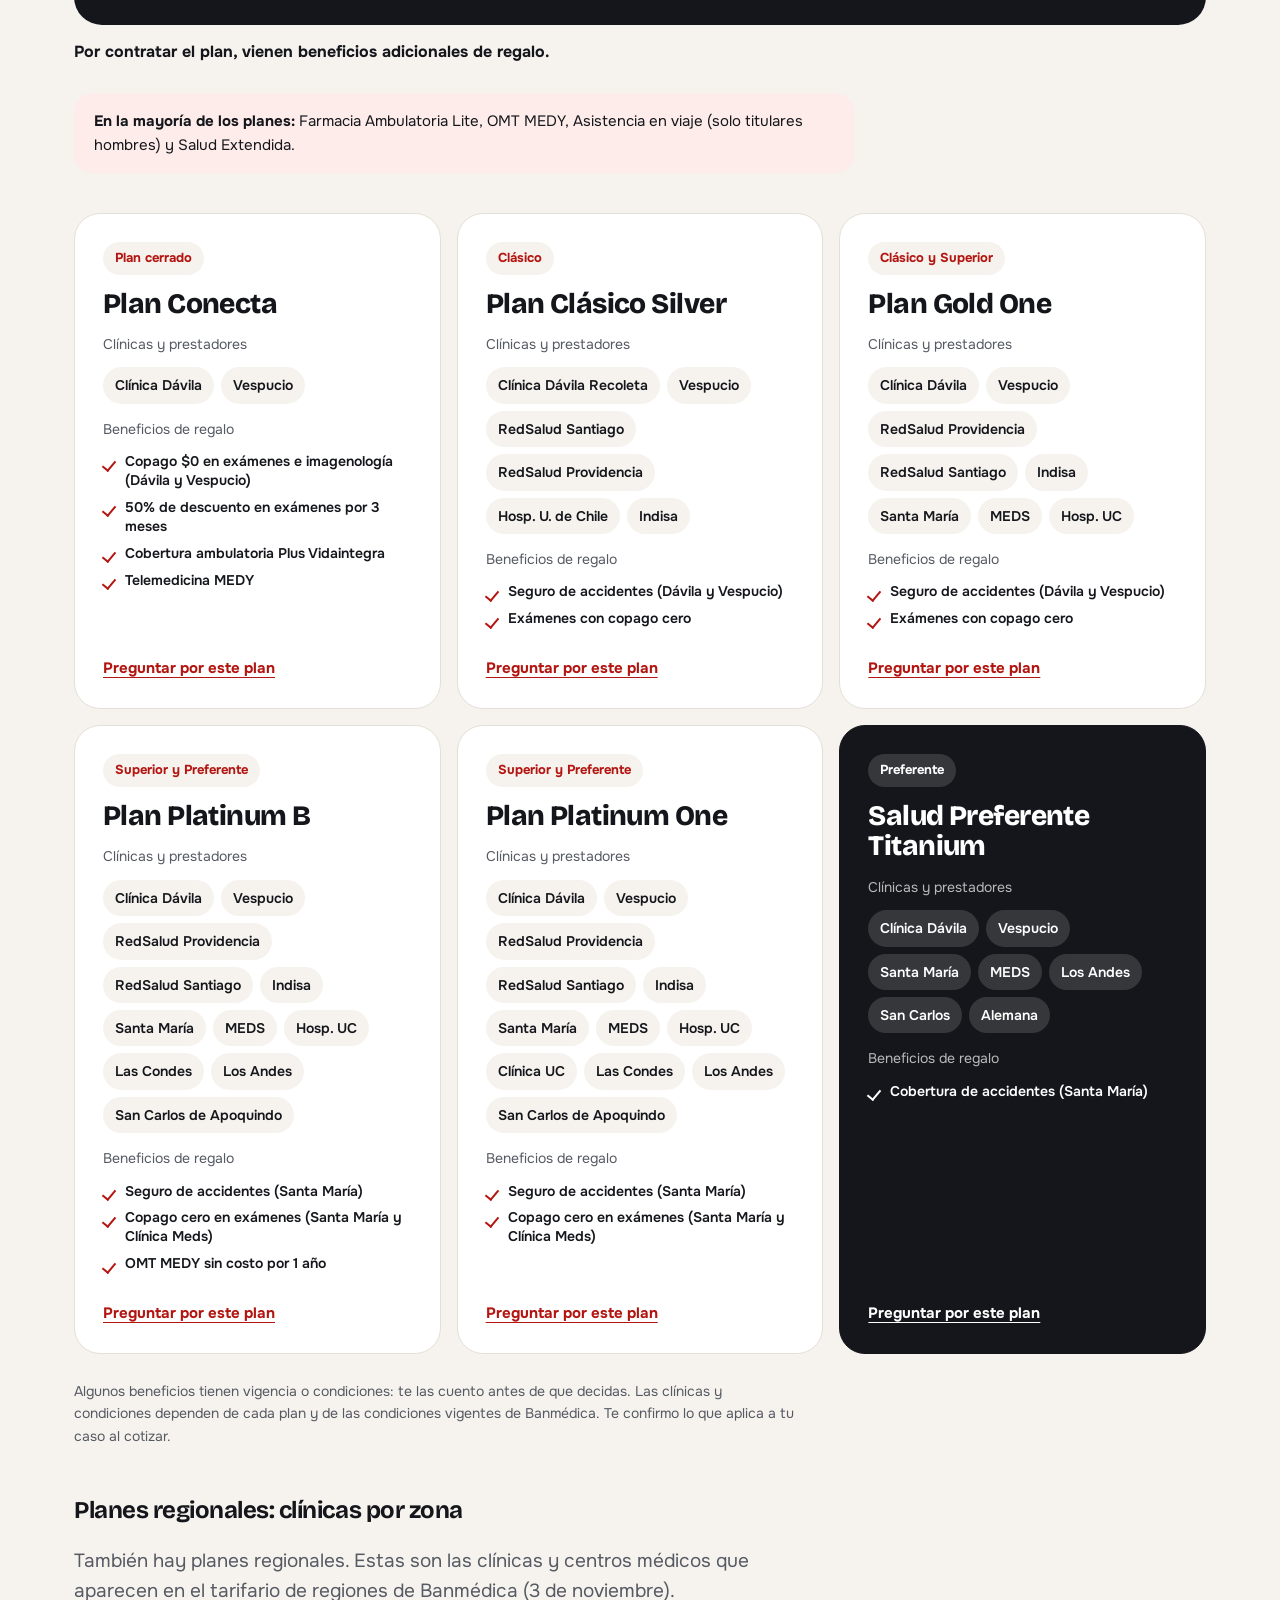
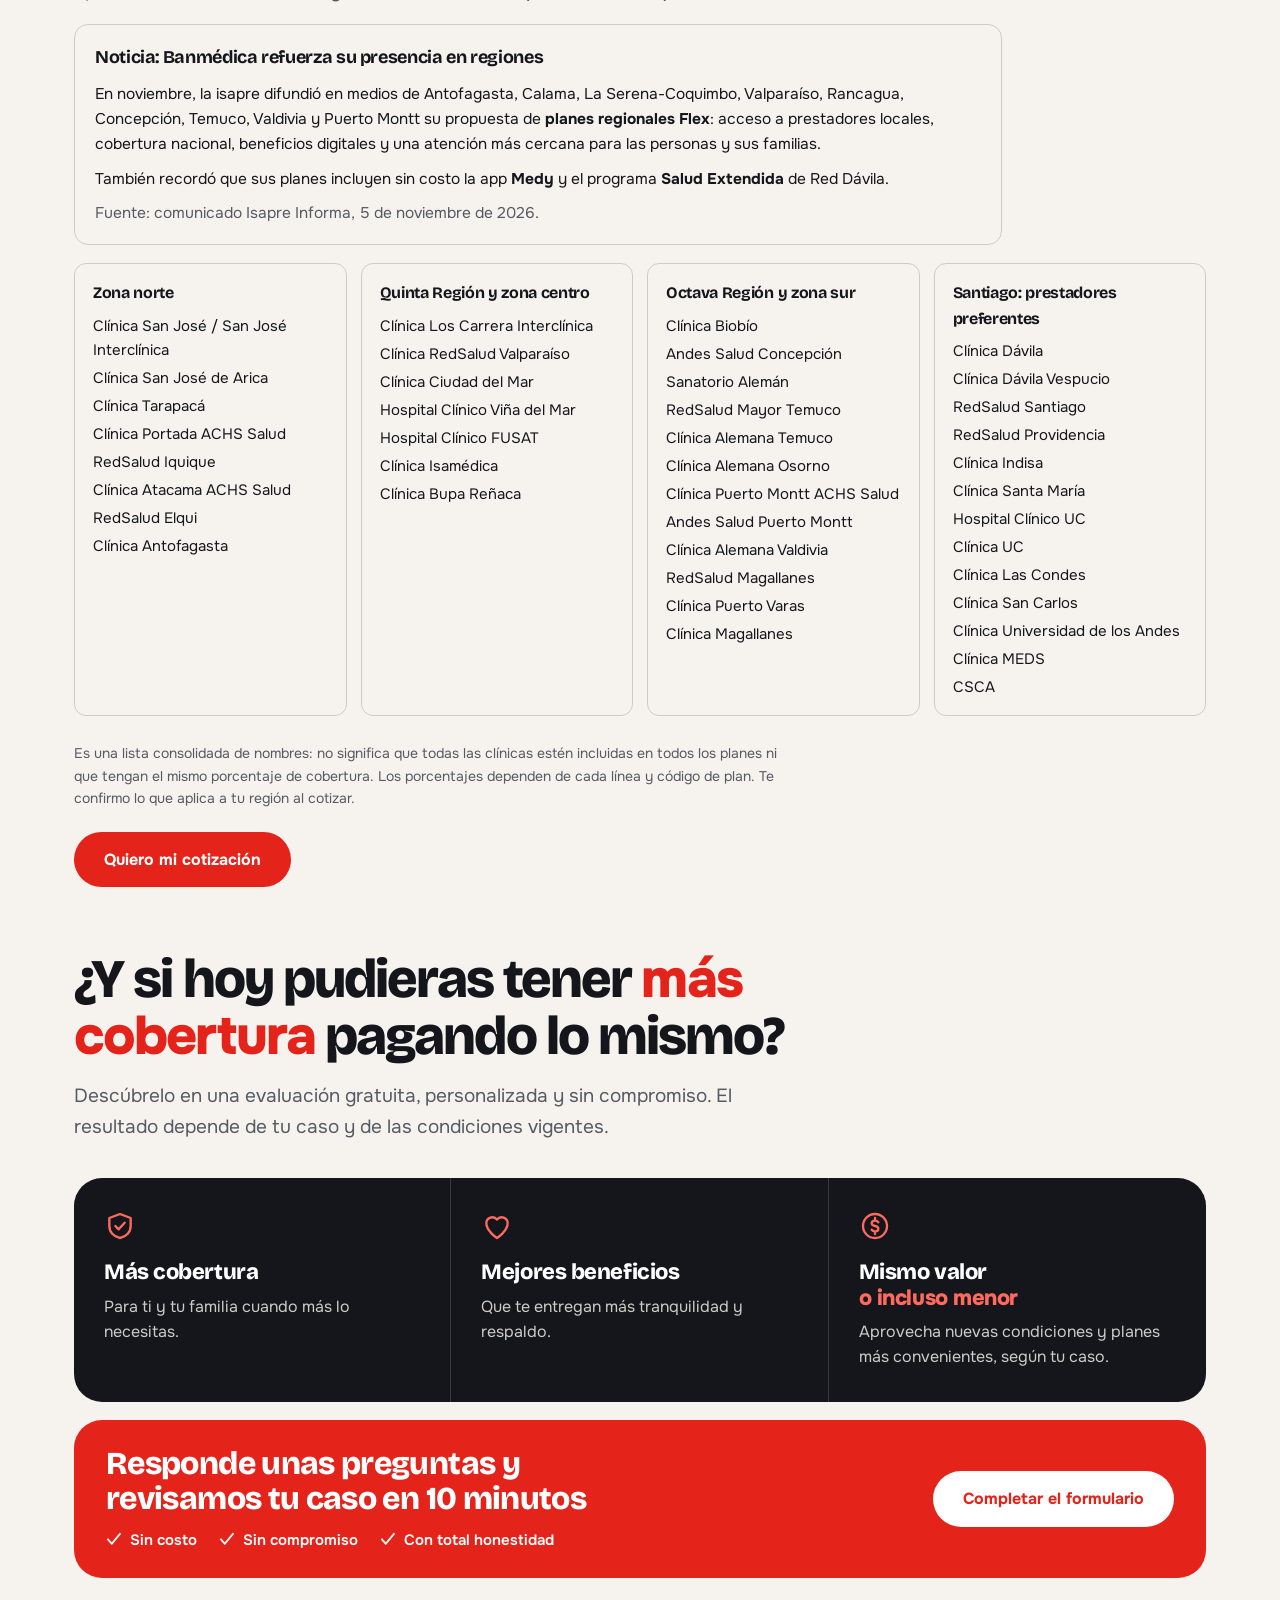
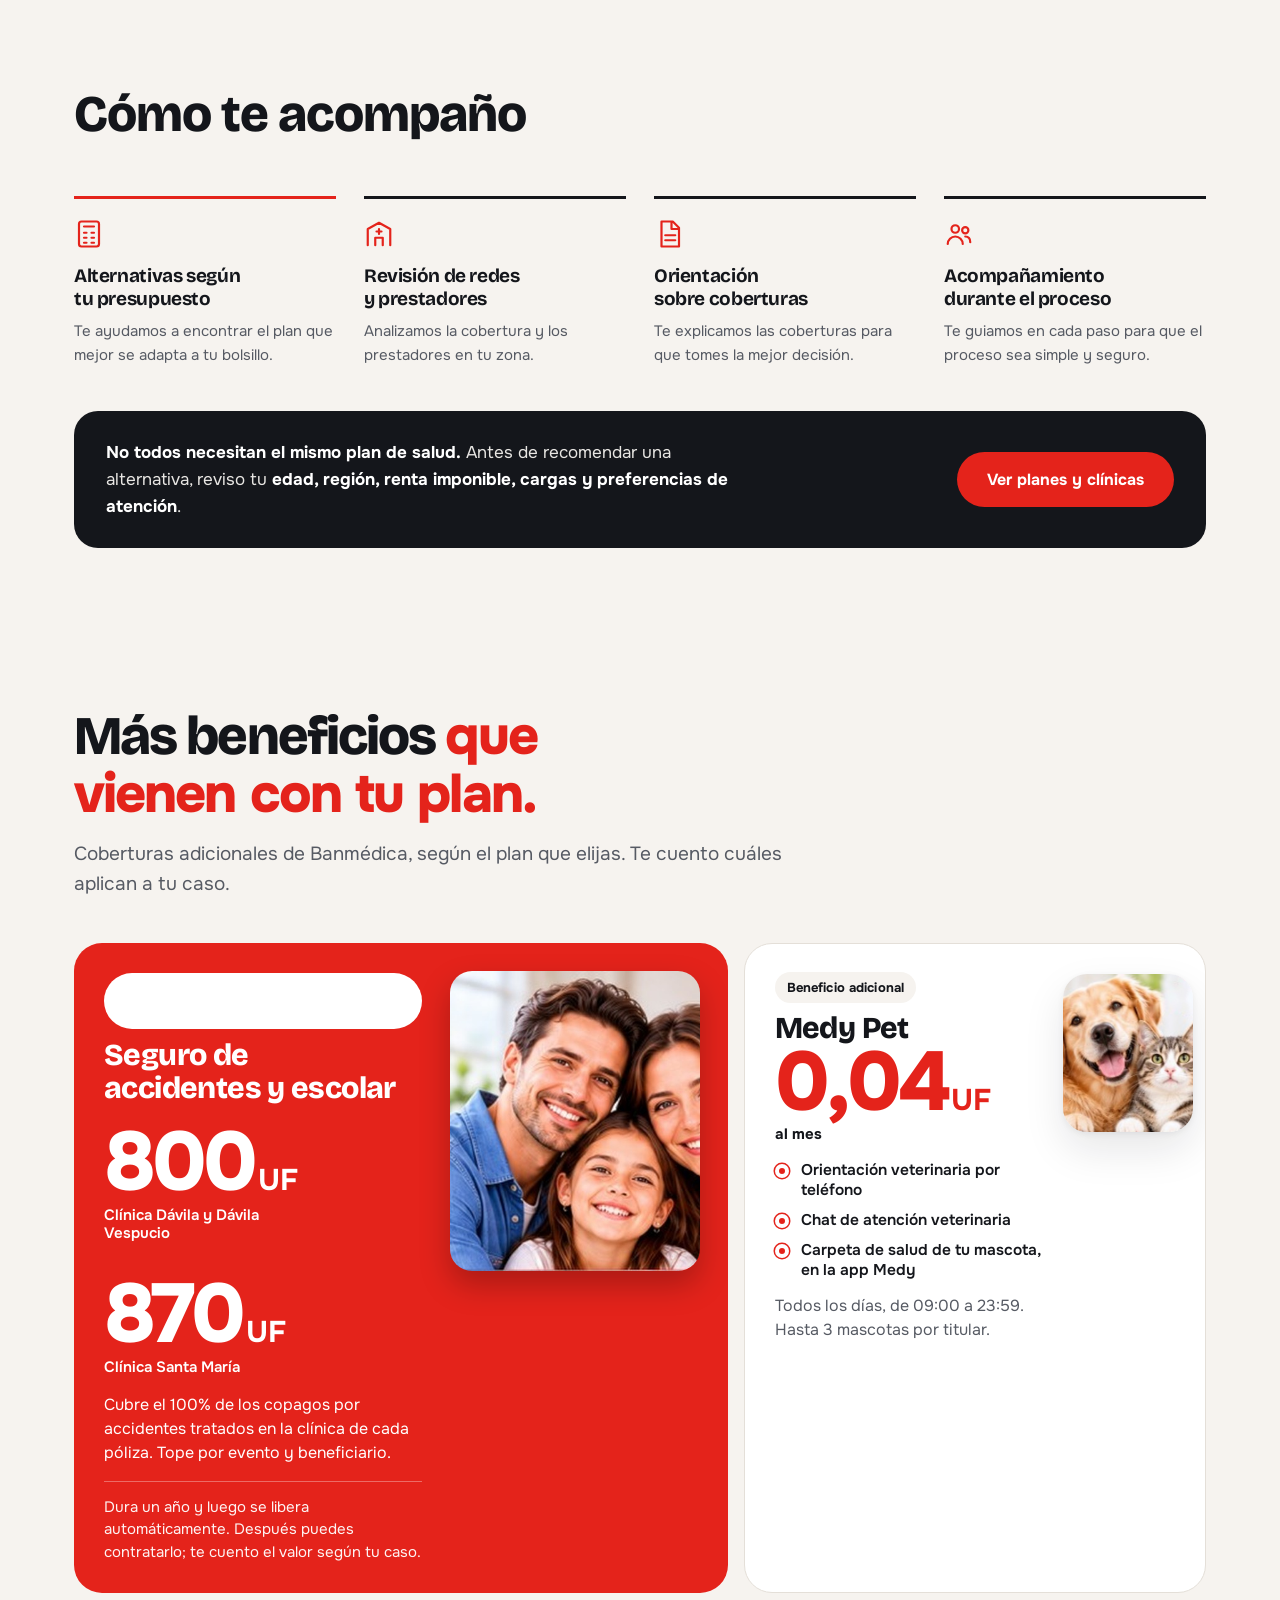
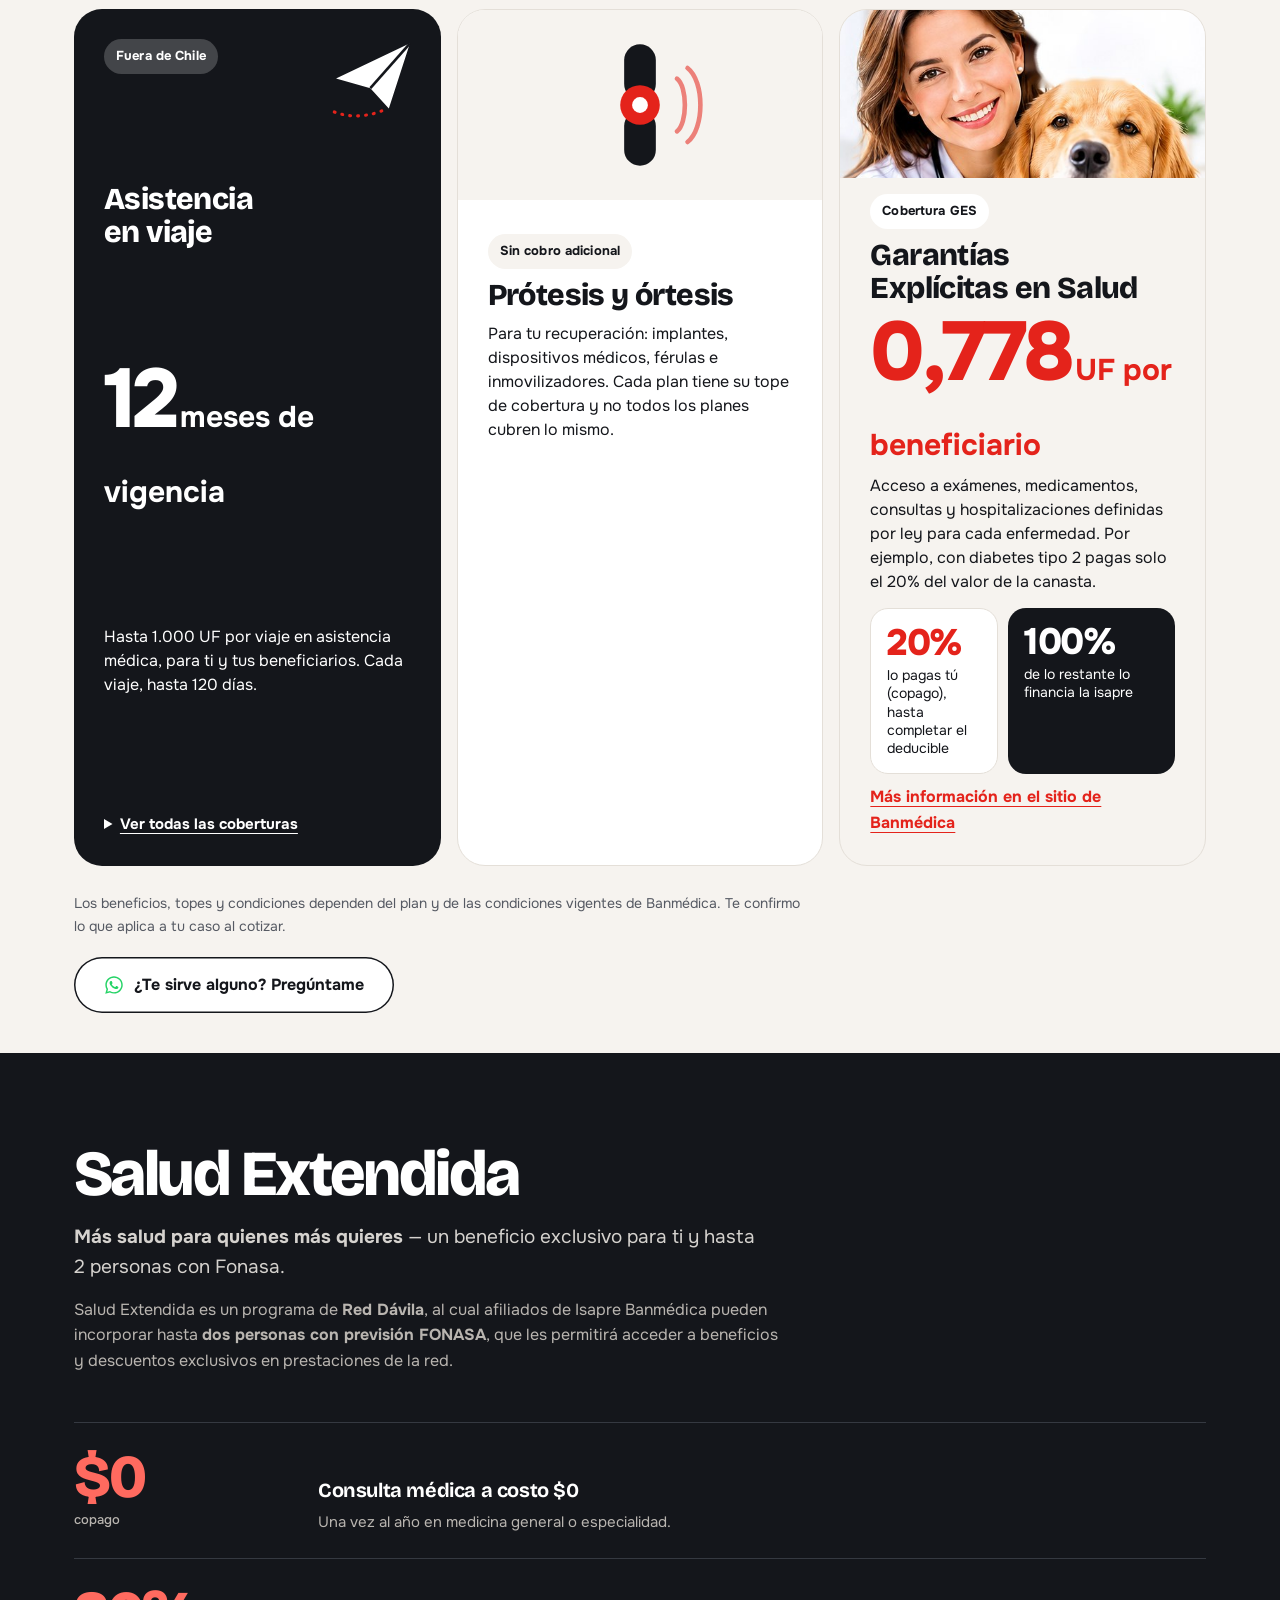
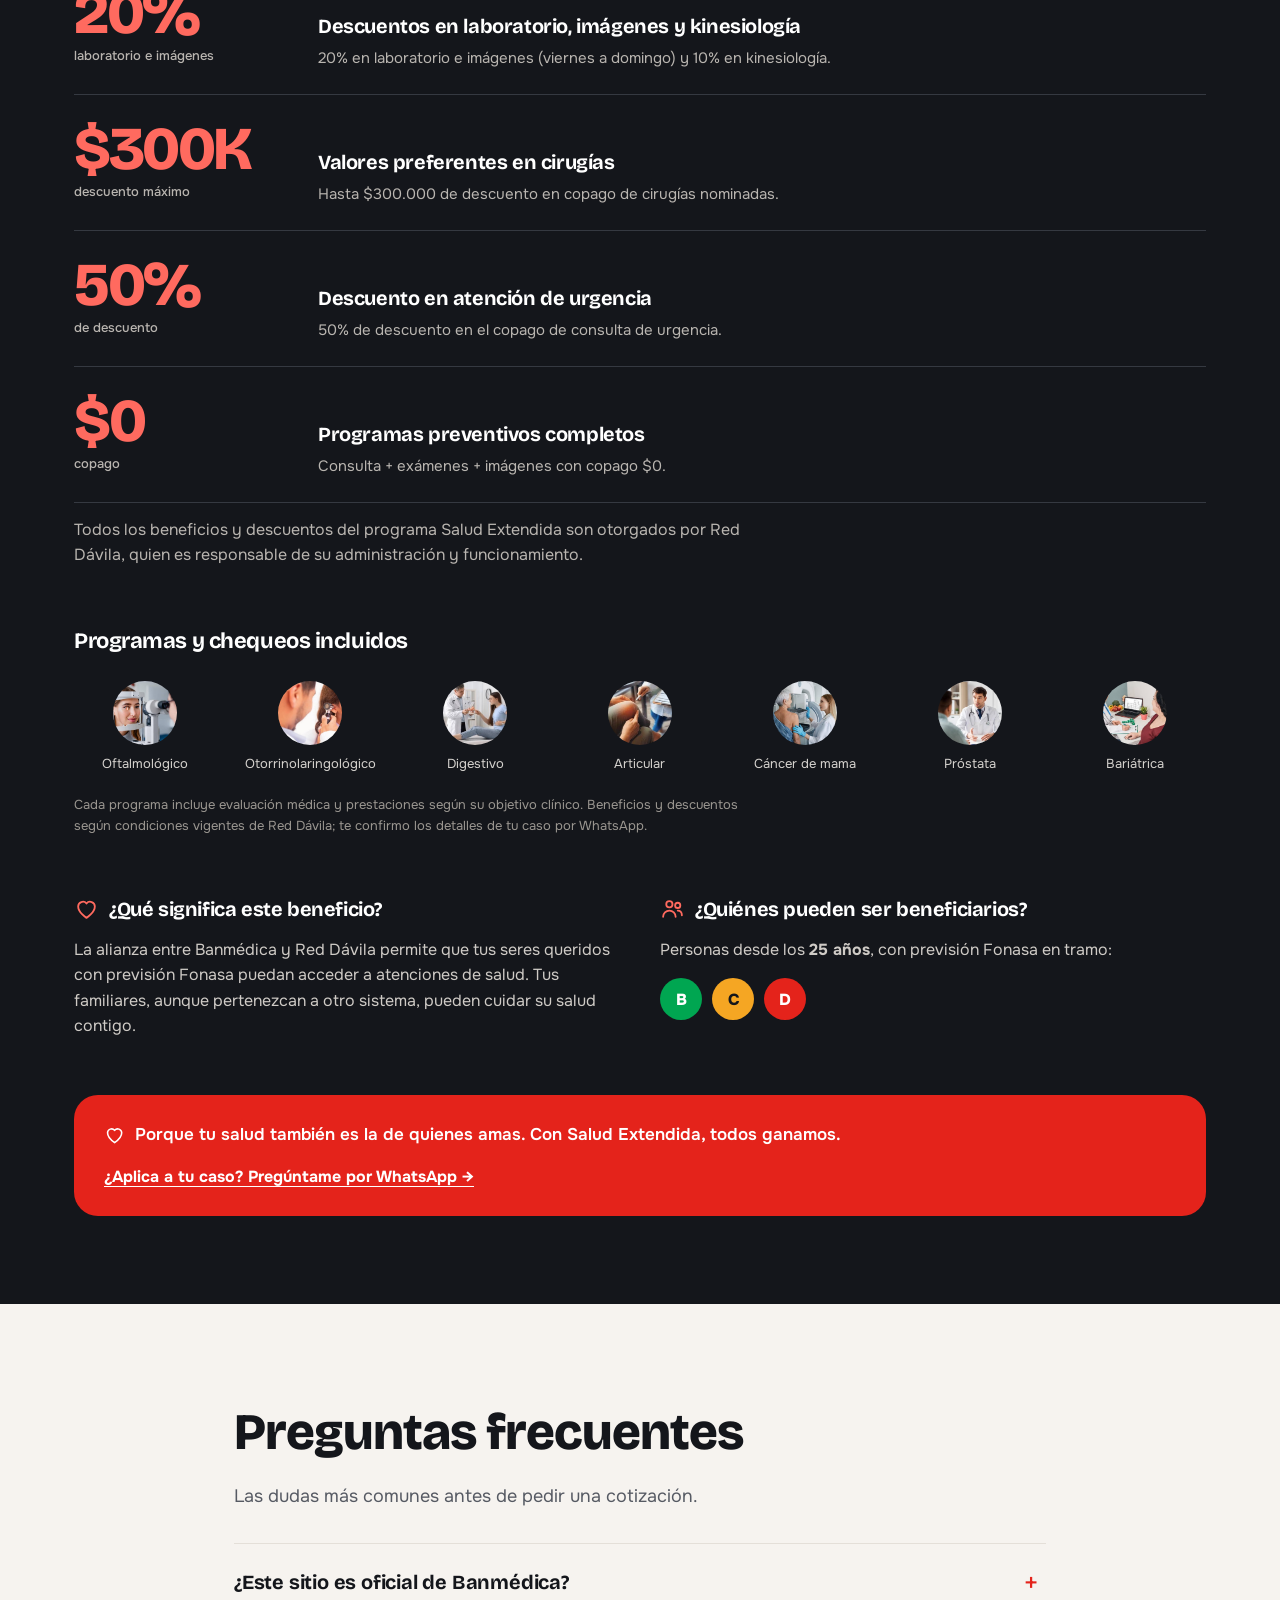
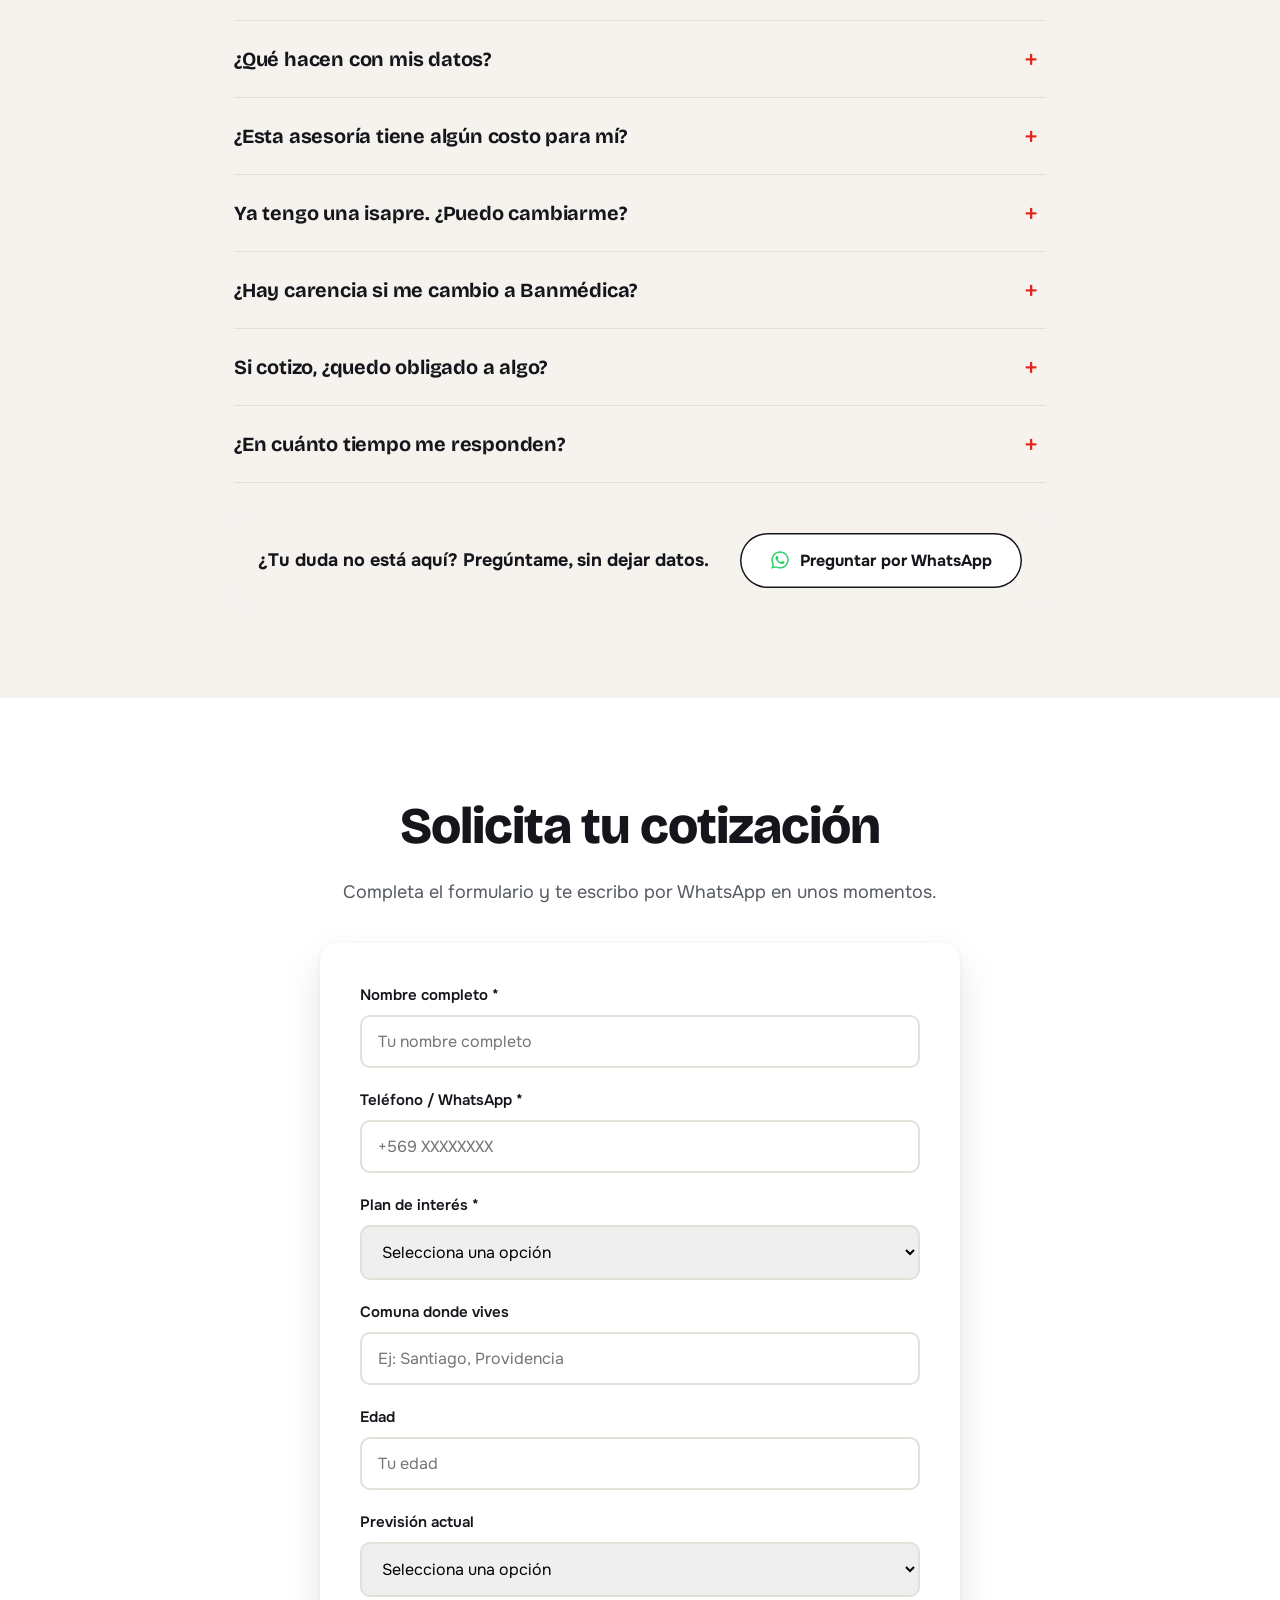
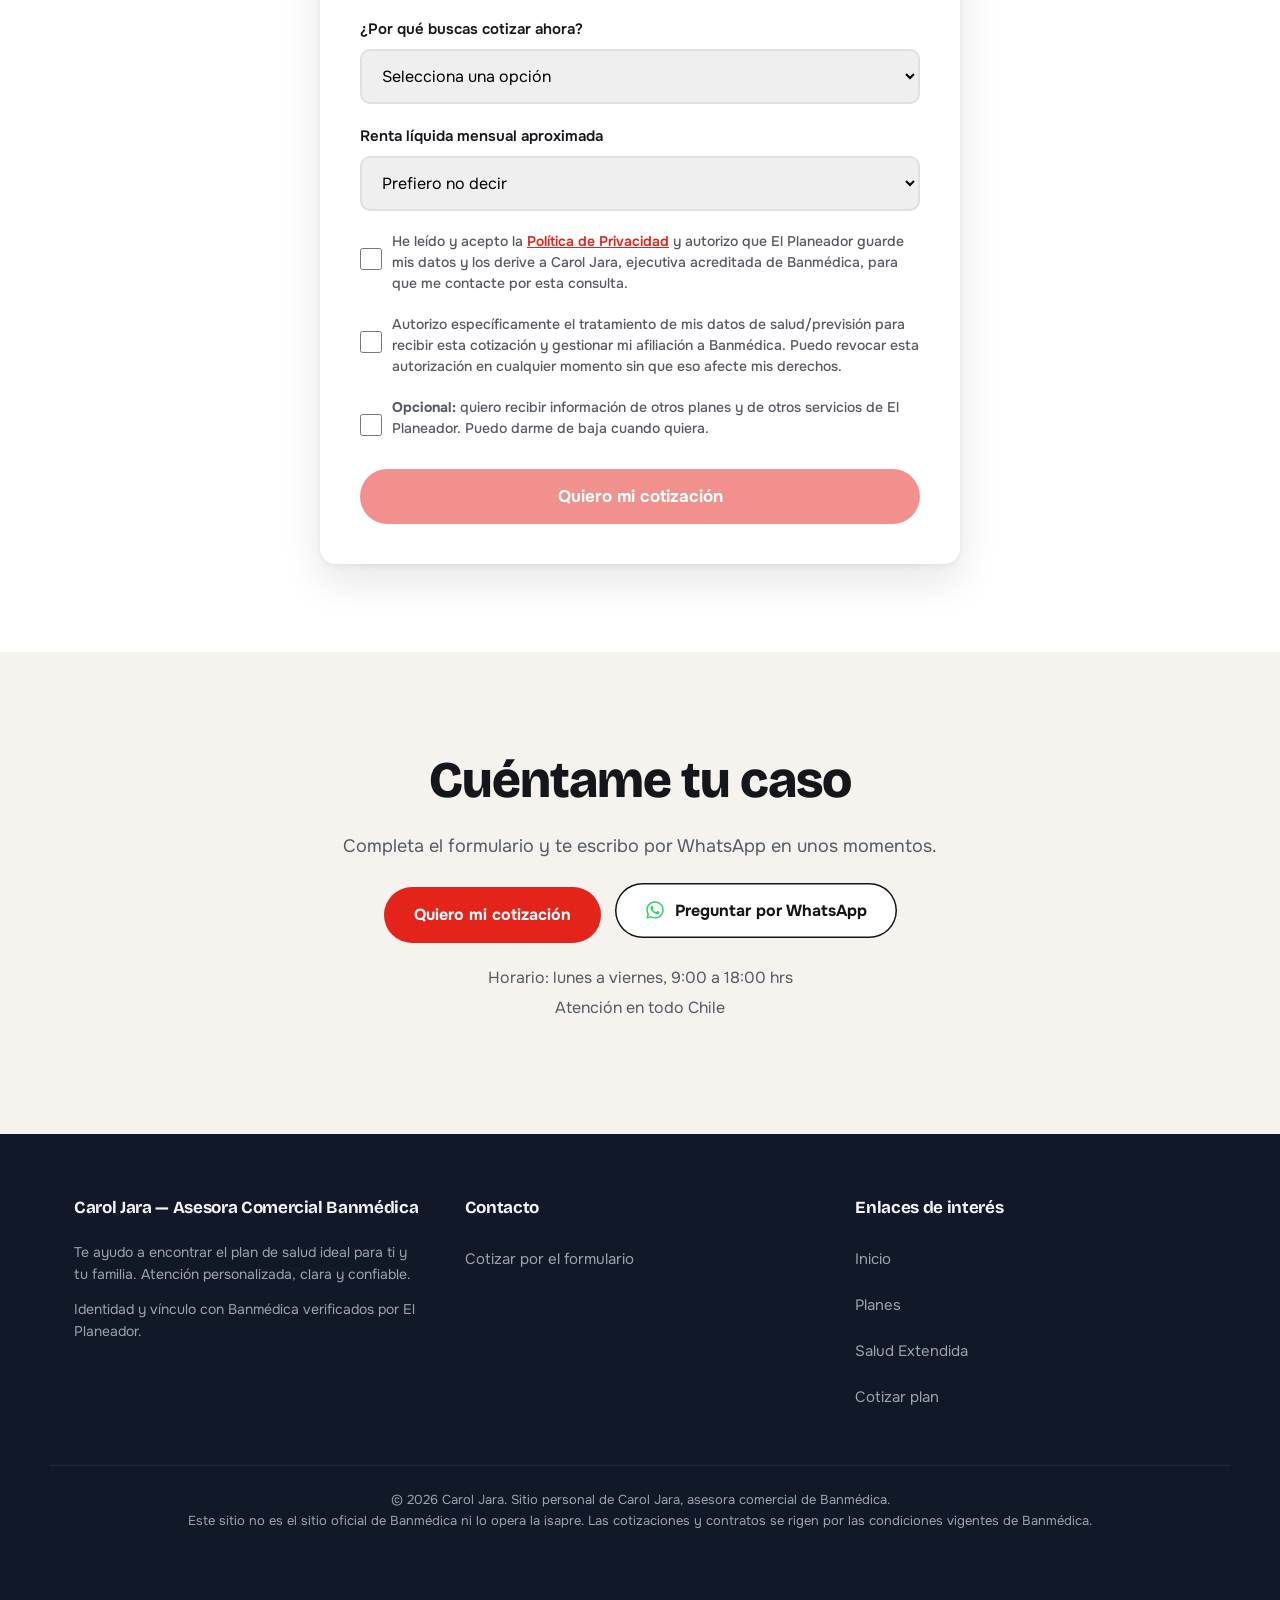
==== commit 72f37874: "Pagina de Carol: noticia de planes regionales y frase de beneficios de regalo Co-Authored-By: Claude" ====
--- a/salud/banmedica/carol-jara/index.html
+++ b/salud/banmedica/carol-jara/index.html
@@ -241,6 +241,11 @@
         .regional h3 { font-size: 24px; }
         .reg-grid { margin-top: 18px; display: grid; grid-template-columns: repeat(auto-fit, minmax(220px, 1fr)); gap: 14px; }
         .reg-zona { border: 1px solid rgba(128,128,128,.35); border-radius: 12px; padding: 16px 18px; }
+        .noticia { margin-top: 18px; padding: 18px 20px; border: 1px solid rgba(128,128,128,.35); border-radius: 14px; display: grid; gap: 10px; max-width: 58em; }
+        .noticia h4 { font-size: 18px; }
+        .noticia p { font-size: 15.5px; }
+        .noticia-fuente { font-size: 13px; color: var(--suave); }
+        .plan-regalo-frase { margin-top: 14px; font-size: 16px; }
         .reg-zona h4 { font-size: 16px; margin-bottom: 8px; }
         .reg-zona ul { list-style: none; padding: 0; margin: 0; display: grid; gap: 4px; font-size: 15px; }
 
@@ -498,20 +503,27 @@
             <p class="guia-nota">Es solo una pregunta: no necesitas llenar formularios. Te respondo yo y, si quieres, después cotizamos.</p>
         </div>
         <p class="planes-hint" id="planes-hint">Desliza para ver los 6 planes →</p>
+        <p class="plan-regalo-frase"><strong>Por contratar el plan, vienen beneficios adicionales de regalo.</strong></p>
         <p class="plan-comun"><strong>En la mayoría de los planes:</strong> Farmacia Ambulatoria Lite, OMT MEDY, Asistencia en viaje (solo titulares hombres) y Salud Extendida.</p>
         <div class="planes-grid">
-            <article class="plan" data-clinicas="dav ves" data-nombre="Plan Conecta"><span class="plan-fam">Plan cerrado</span><h3>Plan Conecta</h3><p class="plan-sub">Clínicas y prestadores</p><ul class="plan-red"><li>Clínica Dávila</li><li>Vespucio</li></ul><p class="plan-sub">Incluido con este plan</p><ul class="plan-regalo"><li>Copago $0 en exámenes e imagenología (Dávila y Vespucio)</li><li>50% de descuento en exámenes por 3 meses</li><li>Cobertura ambulatoria Plus Vidaintegra</li><li>Telemedicina MEDY</li></ul><a class="ask" href="https://wa.me/56923971471?text=Hola%20Carol%2C%20vi%20el%20Plan%20Conecta%20en%20tu%20p%C3%A1gina%20y%20tengo%20una%20pregunta." target="_blank" rel="noopener">Preguntar por este plan</a></article>
-            <article class="plan" data-clinicas="dav ves rs huch ind" data-nombre="Plan Clásico Silver"><span class="plan-fam">Clásico</span><h3>Plan Clásico Silver</h3><p class="plan-sub">Clínicas y prestadores</p><ul class="plan-red"><li>Clínica Dávila Recoleta</li><li>Vespucio</li><li>RedSalud Santiago</li><li>RedSalud Providencia</li><li>Hosp. U. de Chile</li><li>Indisa</li></ul><p class="plan-sub">Incluido con este plan</p><ul class="plan-regalo"><li>Seguro de accidentes (Dávila y Vespucio)</li><li>Exámenes con copago cero</li></ul><a class="ask" href="https://wa.me/56923971471?text=Hola%20Carol%2C%20vi%20el%20Plan%20Cl%C3%A1sico%20Silver%20en%20tu%20p%C3%A1gina%20y%20tengo%20una%20pregunta." target="_blank" rel="noopener">Preguntar por este plan</a></article>
-            <article class="plan" data-clinicas="dav ves rs ind sm meds uch" data-nombre="Plan Gold One"><span class="plan-fam">Clásico y Superior</span><h3>Plan Gold One</h3><p class="plan-sub">Clínicas y prestadores</p><ul class="plan-red"><li>Clínica Dávila</li><li>Vespucio</li><li>RedSalud Providencia</li><li>RedSalud Santiago</li><li>Indisa</li><li>Santa María</li><li>MEDS</li><li>Hosp. UC</li></ul><p class="plan-sub">Incluido con este plan</p><ul class="plan-regalo"><li>Seguro de accidentes (Dávila y Vespucio)</li><li>Exámenes con copago cero</li></ul><a class="ask" href="https://wa.me/56923971471?text=Hola%20Carol%2C%20vi%20el%20Plan%20Gold%20One%20en%20tu%20p%C3%A1gina%20y%20tengo%20una%20pregunta." target="_blank" rel="noopener">Preguntar por este plan</a></article>
-            <article class="plan" data-clinicas="dav ves rs ind sm meds uch lc la sc" data-nombre="Plan Platinum B"><span class="plan-fam">Superior y Preferente</span><h3>Plan Platinum B</h3><p class="plan-sub">Clínicas y prestadores</p><ul class="plan-red"><li>Clínica Dávila</li><li>Vespucio</li><li>RedSalud Providencia</li><li>RedSalud Santiago</li><li>Indisa</li><li>Santa María</li><li>MEDS</li><li>Hosp. UC</li><li>Las Condes</li><li>Los Andes</li><li>San Carlos de Apoquindo</li></ul><p class="plan-sub">Incluido con este plan</p><ul class="plan-regalo"><li>Seguro de accidentes (Santa María)</li><li>Copago cero en exámenes (Santa María y Clínica Meds)</li><li>OMT MEDY sin costo por 1 año</li></ul><a class="ask" href="https://wa.me/56923971471?text=Hola%20Carol%2C%20vi%20el%20Plan%20Platinum%20B%20en%20tu%20p%C3%A1gina%20y%20tengo%20una%20pregunta." target="_blank" rel="noopener">Preguntar por este plan</a></article>
-            <article class="plan" data-clinicas="dav ves rs ind sm meds uch ucc lc la sc" data-nombre="Plan Platinum One"><span class="plan-fam">Superior y Preferente</span><h3>Plan Platinum One</h3><p class="plan-sub">Clínicas y prestadores</p><ul class="plan-red"><li>Clínica Dávila</li><li>Vespucio</li><li>RedSalud Providencia</li><li>RedSalud Santiago</li><li>Indisa</li><li>Santa María</li><li>MEDS</li><li>Hosp. UC</li><li>Clínica UC</li><li>Las Condes</li><li>Los Andes</li><li>San Carlos de Apoquindo</li></ul><p class="plan-sub">Incluido con este plan</p><ul class="plan-regalo"><li>Seguro de accidentes (Santa María)</li><li>Copago cero en exámenes (Santa María y Clínica Meds)</li></ul><a class="ask" href="https://wa.me/56923971471?text=Hola%20Carol%2C%20vi%20el%20Plan%20Platinum%20One%20en%20tu%20p%C3%A1gina%20y%20tengo%20una%20pregunta." target="_blank" rel="noopener">Preguntar por este plan</a></article>
-            <article class="plan plan-osc" data-clinicas="dav ves sm meds la sc ale" data-nombre="Salud Preferente Titanium"><span class="plan-fam">Preferente</span><h3>Salud Preferente Titanium</h3><p class="plan-sub">Clínicas y prestadores</p><ul class="plan-red"><li>Clínica Dávila</li><li>Vespucio</li><li>Santa María</li><li>MEDS</li><li>Los Andes</li><li>San Carlos</li><li>Alemana</li></ul><p class="plan-sub">Incluido con este plan</p><ul class="plan-regalo"><li>Cobertura de accidentes (Santa María)</li></ul><a class="ask" href="https://wa.me/56923971471?text=Hola%20Carol%2C%20vi%20el%20Salud%20Preferente%20Titanium%20en%20tu%20p%C3%A1gina%20y%20tengo%20una%20pregunta." target="_blank" rel="noopener">Preguntar por este plan</a></article>
+            <article class="plan" data-clinicas="dav ves" data-nombre="Plan Conecta"><span class="plan-fam">Plan cerrado</span><h3>Plan Conecta</h3><p class="plan-sub">Clínicas y prestadores</p><ul class="plan-red"><li>Clínica Dávila</li><li>Vespucio</li></ul><p class="plan-sub">Beneficios de regalo</p><ul class="plan-regalo"><li>Copago $0 en exámenes e imagenología (Dávila y Vespucio)</li><li>50% de descuento en exámenes por 3 meses</li><li>Cobertura ambulatoria Plus Vidaintegra</li><li>Telemedicina MEDY</li></ul><a class="ask" href="https://wa.me/56923971471?text=Hola%20Carol%2C%20vi%20el%20Plan%20Conecta%20en%20tu%20p%C3%A1gina%20y%20tengo%20una%20pregunta." target="_blank" rel="noopener">Preguntar por este plan</a></article>
+            <article class="plan" data-clinicas="dav ves rs huch ind" data-nombre="Plan Clásico Silver"><span class="plan-fam">Clásico</span><h3>Plan Clásico Silver</h3><p class="plan-sub">Clínicas y prestadores</p><ul class="plan-red"><li>Clínica Dávila Recoleta</li><li>Vespucio</li><li>RedSalud Santiago</li><li>RedSalud Providencia</li><li>Hosp. U. de Chile</li><li>Indisa</li></ul><p class="plan-sub">Beneficios de regalo</p><ul class="plan-regalo"><li>Seguro de accidentes (Dávila y Vespucio)</li><li>Exámenes con copago cero</li></ul><a class="ask" href="https://wa.me/56923971471?text=Hola%20Carol%2C%20vi%20el%20Plan%20Cl%C3%A1sico%20Silver%20en%20tu%20p%C3%A1gina%20y%20tengo%20una%20pregunta." target="_blank" rel="noopener">Preguntar por este plan</a></article>
+            <article class="plan" data-clinicas="dav ves rs ind sm meds uch" data-nombre="Plan Gold One"><span class="plan-fam">Clásico y Superior</span><h3>Plan Gold One</h3><p class="plan-sub">Clínicas y prestadores</p><ul class="plan-red"><li>Clínica Dávila</li><li>Vespucio</li><li>RedSalud Providencia</li><li>RedSalud Santiago</li><li>Indisa</li><li>Santa María</li><li>MEDS</li><li>Hosp. UC</li></ul><p class="plan-sub">Beneficios de regalo</p><ul class="plan-regalo"><li>Seguro de accidentes (Dávila y Vespucio)</li><li>Exámenes con copago cero</li></ul><a class="ask" href="https://wa.me/56923971471?text=Hola%20Carol%2C%20vi%20el%20Plan%20Gold%20One%20en%20tu%20p%C3%A1gina%20y%20tengo%20una%20pregunta." target="_blank" rel="noopener">Preguntar por este plan</a></article>
+            <article class="plan" data-clinicas="dav ves rs ind sm meds uch lc la sc" data-nombre="Plan Platinum B"><span class="plan-fam">Superior y Preferente</span><h3>Plan Platinum B</h3><p class="plan-sub">Clínicas y prestadores</p><ul class="plan-red"><li>Clínica Dávila</li><li>Vespucio</li><li>RedSalud Providencia</li><li>RedSalud Santiago</li><li>Indisa</li><li>Santa María</li><li>MEDS</li><li>Hosp. UC</li><li>Las Condes</li><li>Los Andes</li><li>San Carlos de Apoquindo</li></ul><p class="plan-sub">Beneficios de regalo</p><ul class="plan-regalo"><li>Seguro de accidentes (Santa María)</li><li>Copago cero en exámenes (Santa María y Clínica Meds)</li><li>OMT MEDY sin costo por 1 año</li></ul><a class="ask" href="https://wa.me/56923971471?text=Hola%20Carol%2C%20vi%20el%20Plan%20Platinum%20B%20en%20tu%20p%C3%A1gina%20y%20tengo%20una%20pregunta." target="_blank" rel="noopener">Preguntar por este plan</a></article>
+            <article class="plan" data-clinicas="dav ves rs ind sm meds uch ucc lc la sc" data-nombre="Plan Platinum One"><span class="plan-fam">Superior y Preferente</span><h3>Plan Platinum One</h3><p class="plan-sub">Clínicas y prestadores</p><ul class="plan-red"><li>Clínica Dávila</li><li>Vespucio</li><li>RedSalud Providencia</li><li>RedSalud Santiago</li><li>Indisa</li><li>Santa María</li><li>MEDS</li><li>Hosp. UC</li><li>Clínica UC</li><li>Las Condes</li><li>Los Andes</li><li>San Carlos de Apoquindo</li></ul><p class="plan-sub">Beneficios de regalo</p><ul class="plan-regalo"><li>Seguro de accidentes (Santa María)</li><li>Copago cero en exámenes (Santa María y Clínica Meds)</li></ul><a class="ask" href="https://wa.me/56923971471?text=Hola%20Carol%2C%20vi%20el%20Plan%20Platinum%20One%20en%20tu%20p%C3%A1gina%20y%20tengo%20una%20pregunta." target="_blank" rel="noopener">Preguntar por este plan</a></article>
+            <article class="plan plan-osc" data-clinicas="dav ves sm meds la sc ale" data-nombre="Salud Preferente Titanium"><span class="plan-fam">Preferente</span><h3>Salud Preferente Titanium</h3><p class="plan-sub">Clínicas y prestadores</p><ul class="plan-red"><li>Clínica Dávila</li><li>Vespucio</li><li>Santa María</li><li>MEDS</li><li>Los Andes</li><li>San Carlos</li><li>Alemana</li></ul><p class="plan-sub">Beneficios de regalo</p><ul class="plan-regalo"><li>Cobertura de accidentes (Santa María)</li></ul><a class="ask" href="https://wa.me/56923971471?text=Hola%20Carol%2C%20vi%20el%20Salud%20Preferente%20Titanium%20en%20tu%20p%C3%A1gina%20y%20tengo%20una%20pregunta." target="_blank" rel="noopener">Preguntar por este plan</a></article>
         </div>
         <div class="planes-dots" id="planes-dots" aria-hidden="true"></div>
         <p class="bp-nota">Algunos beneficios tienen vigencia o condiciones: te las cuento antes de que decidas. Las clínicas y condiciones dependen de cada plan y de las condiciones vigentes de Banmédica. Te confirmo lo que aplica a tu caso al cotizar.</p>
         <div class="regional" id="regionales">
             <h3>Planes regionales: clínicas por zona</h3>
             <p class="pl-sub">También hay planes regionales. Estas son las clínicas y centros médicos que aparecen en el tarifario de regiones de Banmédica (3 de noviembre).</p>
+            <article class="noticia">
+                <h4>Noticia: Banmédica refuerza su presencia en regiones</h4>
+                <p>En noviembre, la isapre difundió en medios de Antofagasta, Calama, La Serena-Coquimbo, Valparaíso, Rancagua, Concepción, Temuco, Valdivia y Puerto Montt su propuesta de <strong>planes regionales Flex</strong>: acceso a prestadores locales, cobertura nacional, beneficios digitales y una atención más cercana para las personas y sus familias.</p>
+                <p>También recordó que sus planes incluyen sin costo la app <strong>Medy</strong> y el programa <strong>Salud Extendida</strong> de Red Dávila.</p>
+                <p class="noticia-fuente">Fuente: comunicado Isapre Informa, 5 de noviembre de 2026.</p>
+            </article>
             <div class="reg-grid">
                 <div class="reg-zona"><h4>Zona norte</h4><ul><li>Clínica San José / San José Interclínica</li><li>Clínica San José de Arica</li><li>Clínica Tarapacá</li><li>Clínica Portada ACHS Salud</li><li>RedSalud Iquique</li><li>Clínica Atacama ACHS Salud</li><li>RedSalud Elqui</li><li>Clínica Antofagasta</li></ul></div>
                 <div class="reg-zona"><h4>Quinta Región y zona centro</h4><ul><li>Clínica Los Carrera Interclínica</li><li>Clínica RedSalud Valparaíso</li><li>Clínica Ciudad del Mar</li><li>Hospital Clínico Viña del Mar</li><li>Hospital Clínico FUSAT</li><li>Clínica Isamédica</li><li>Clínica Bupa Reñaca</li></ul></div>
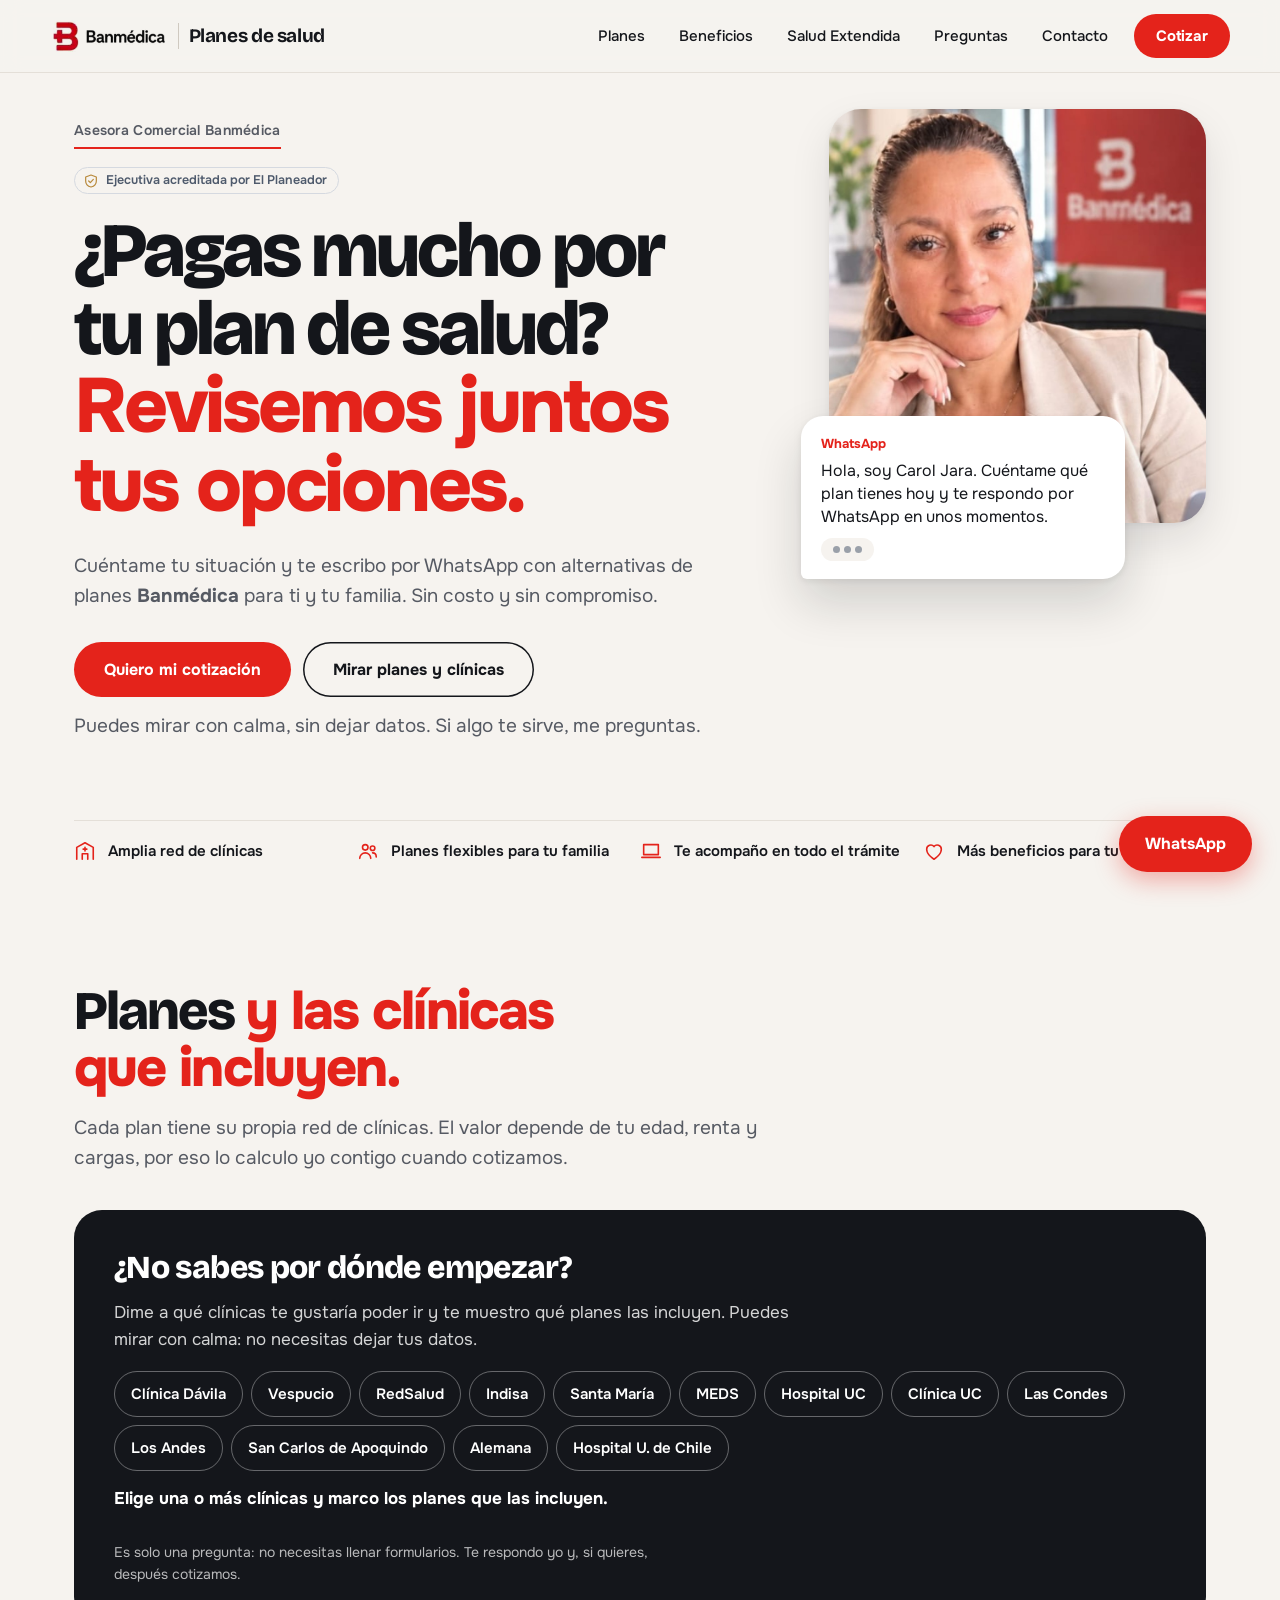
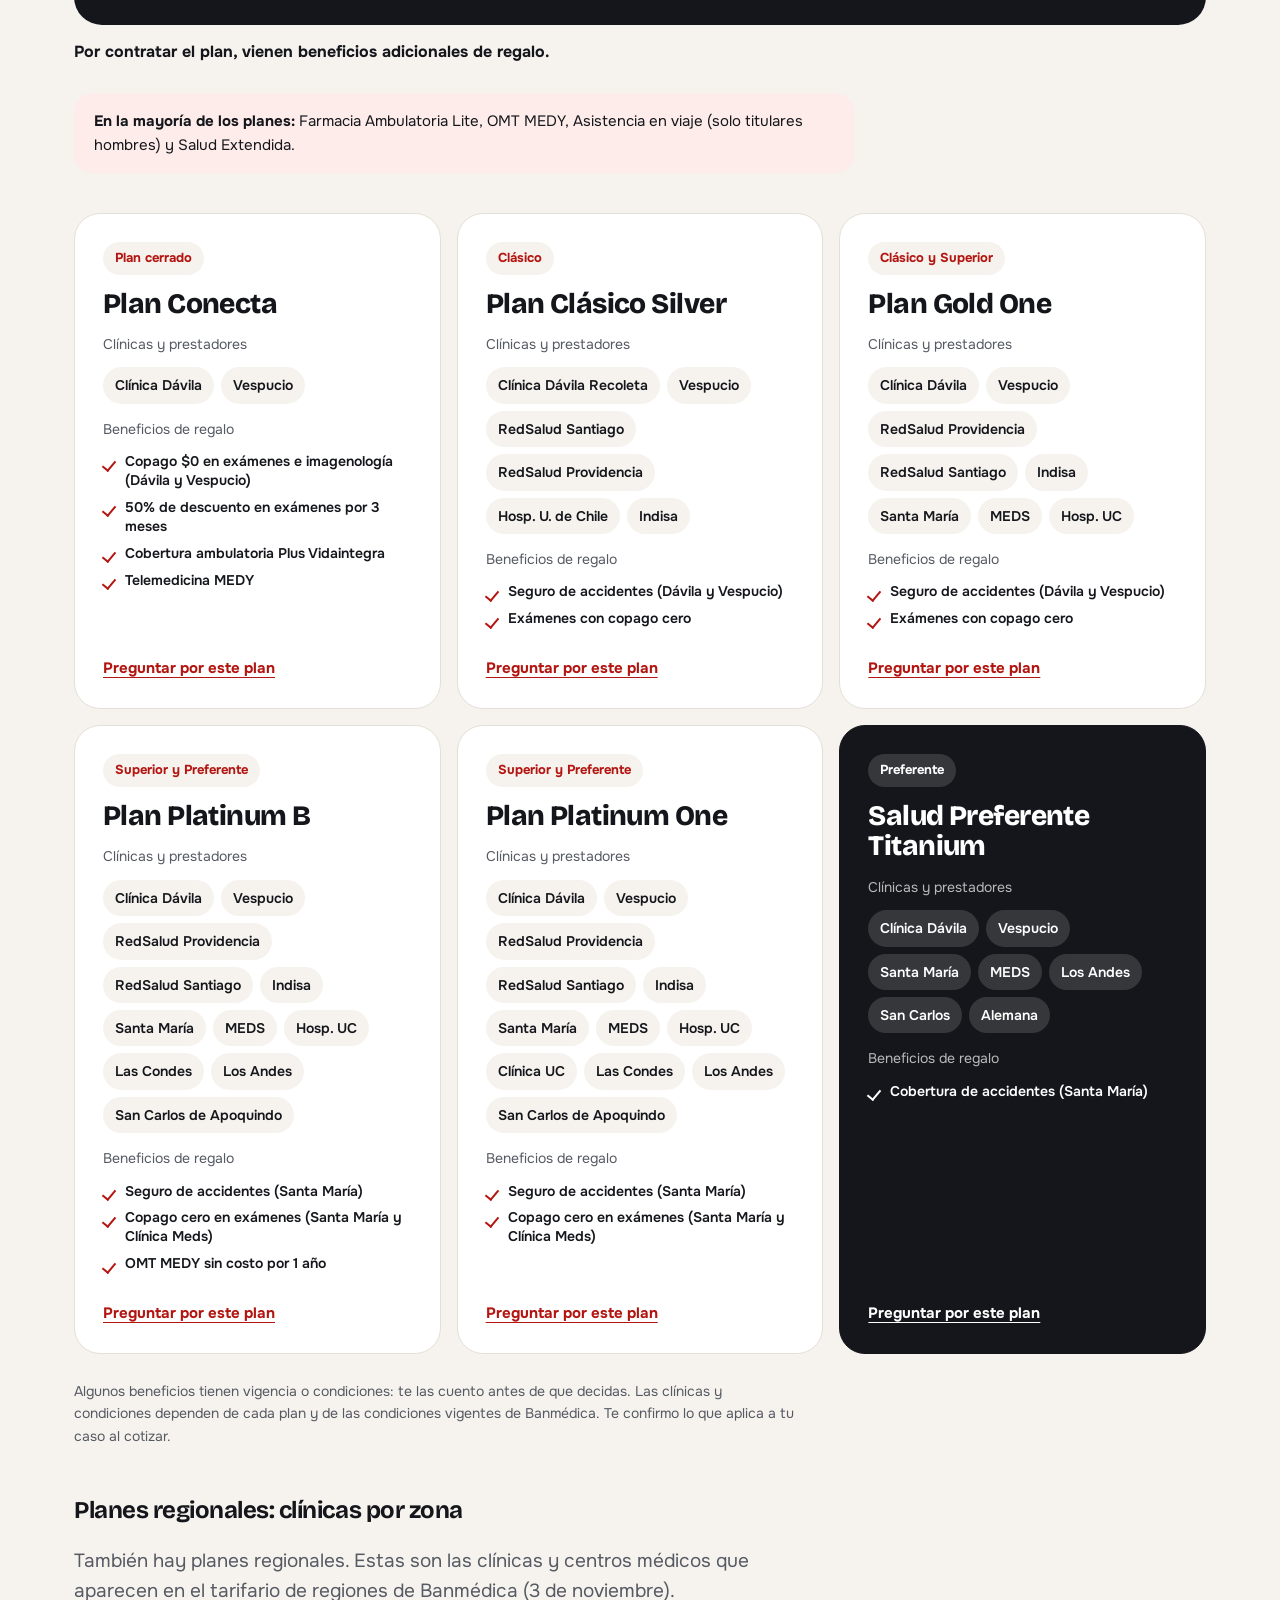
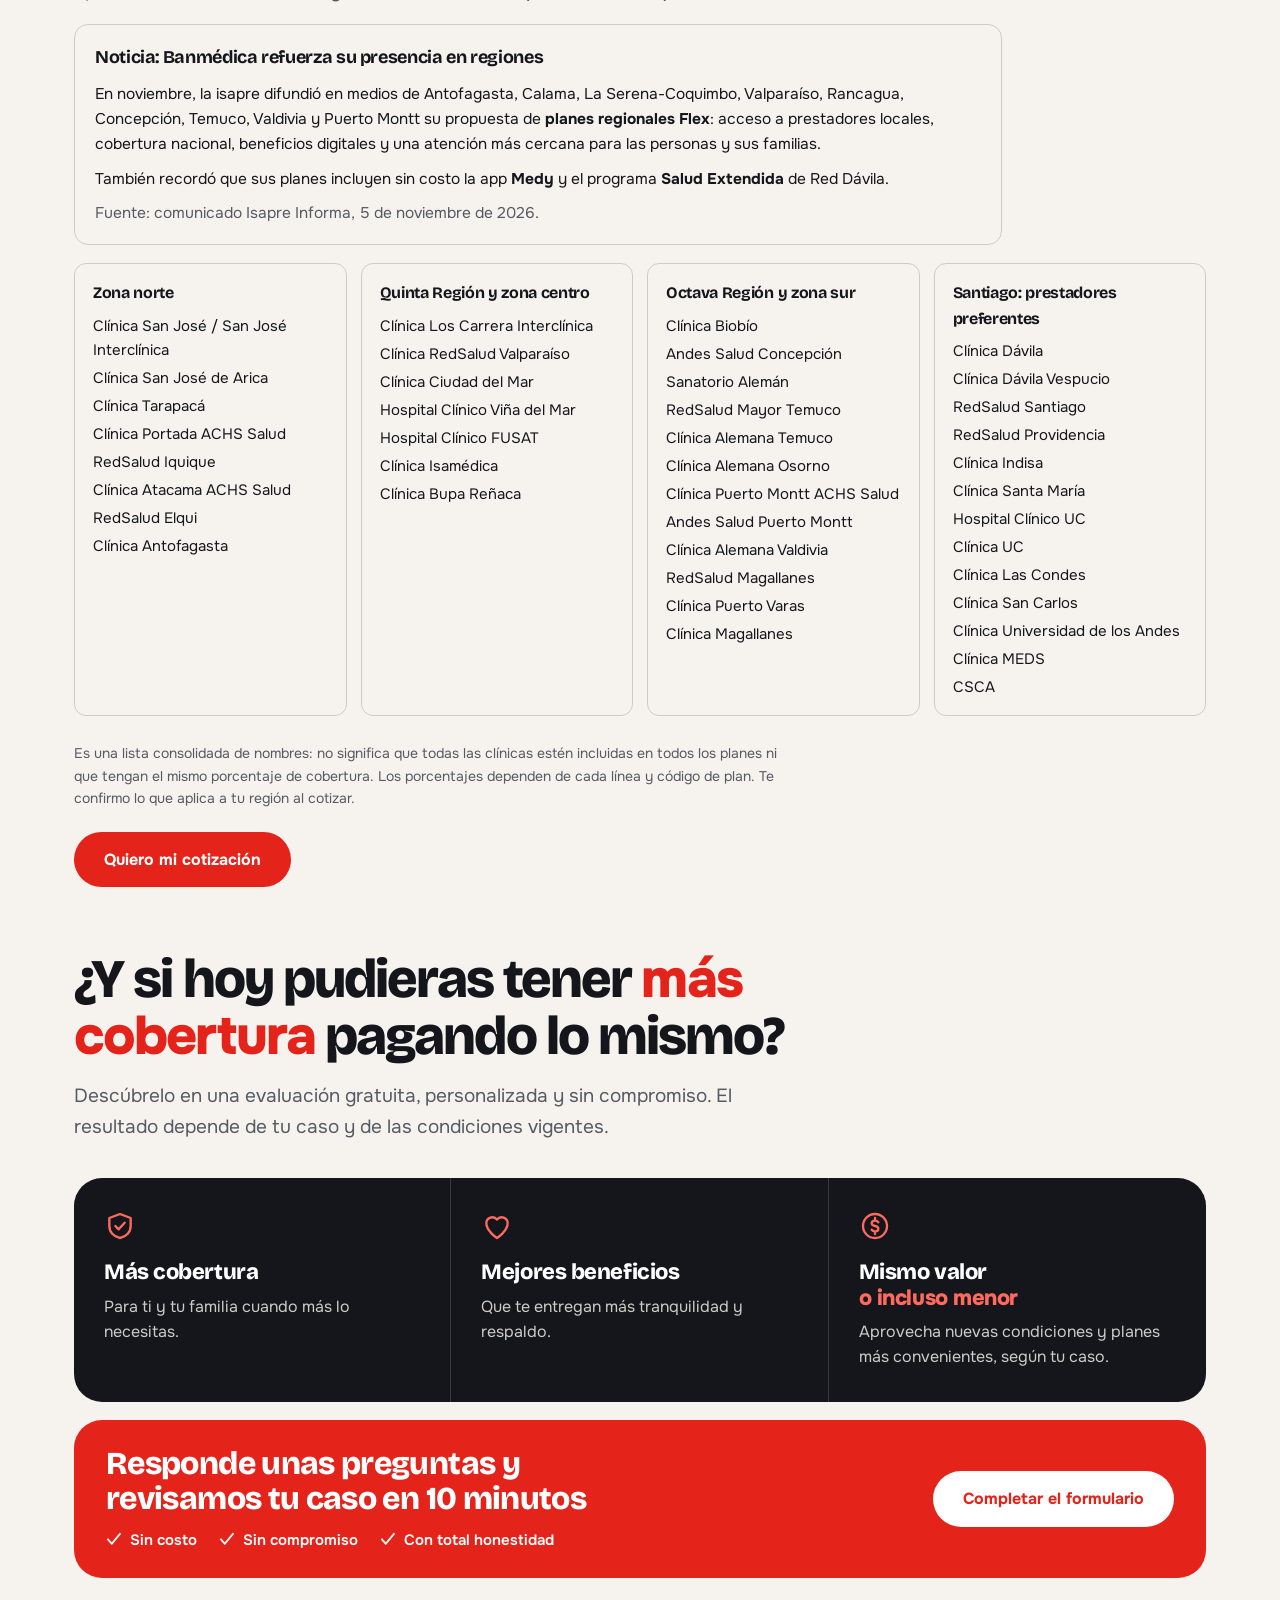
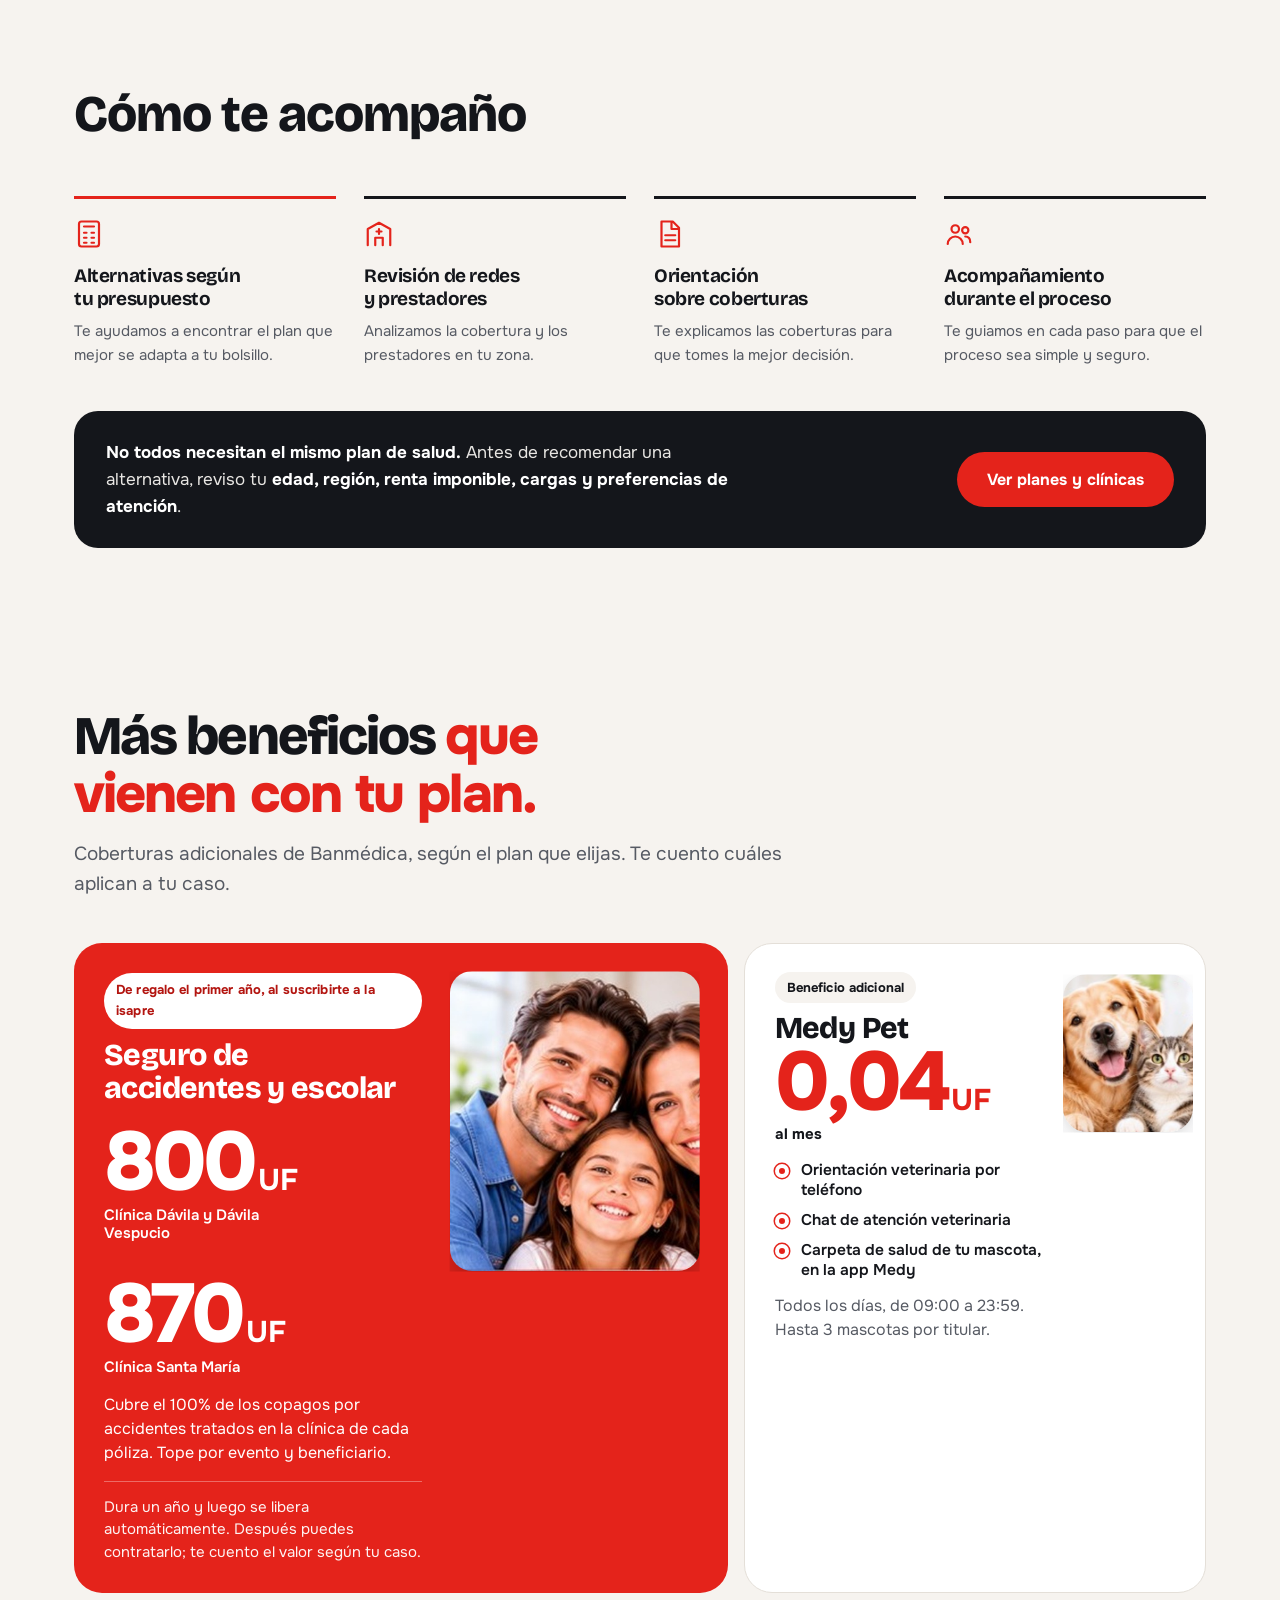
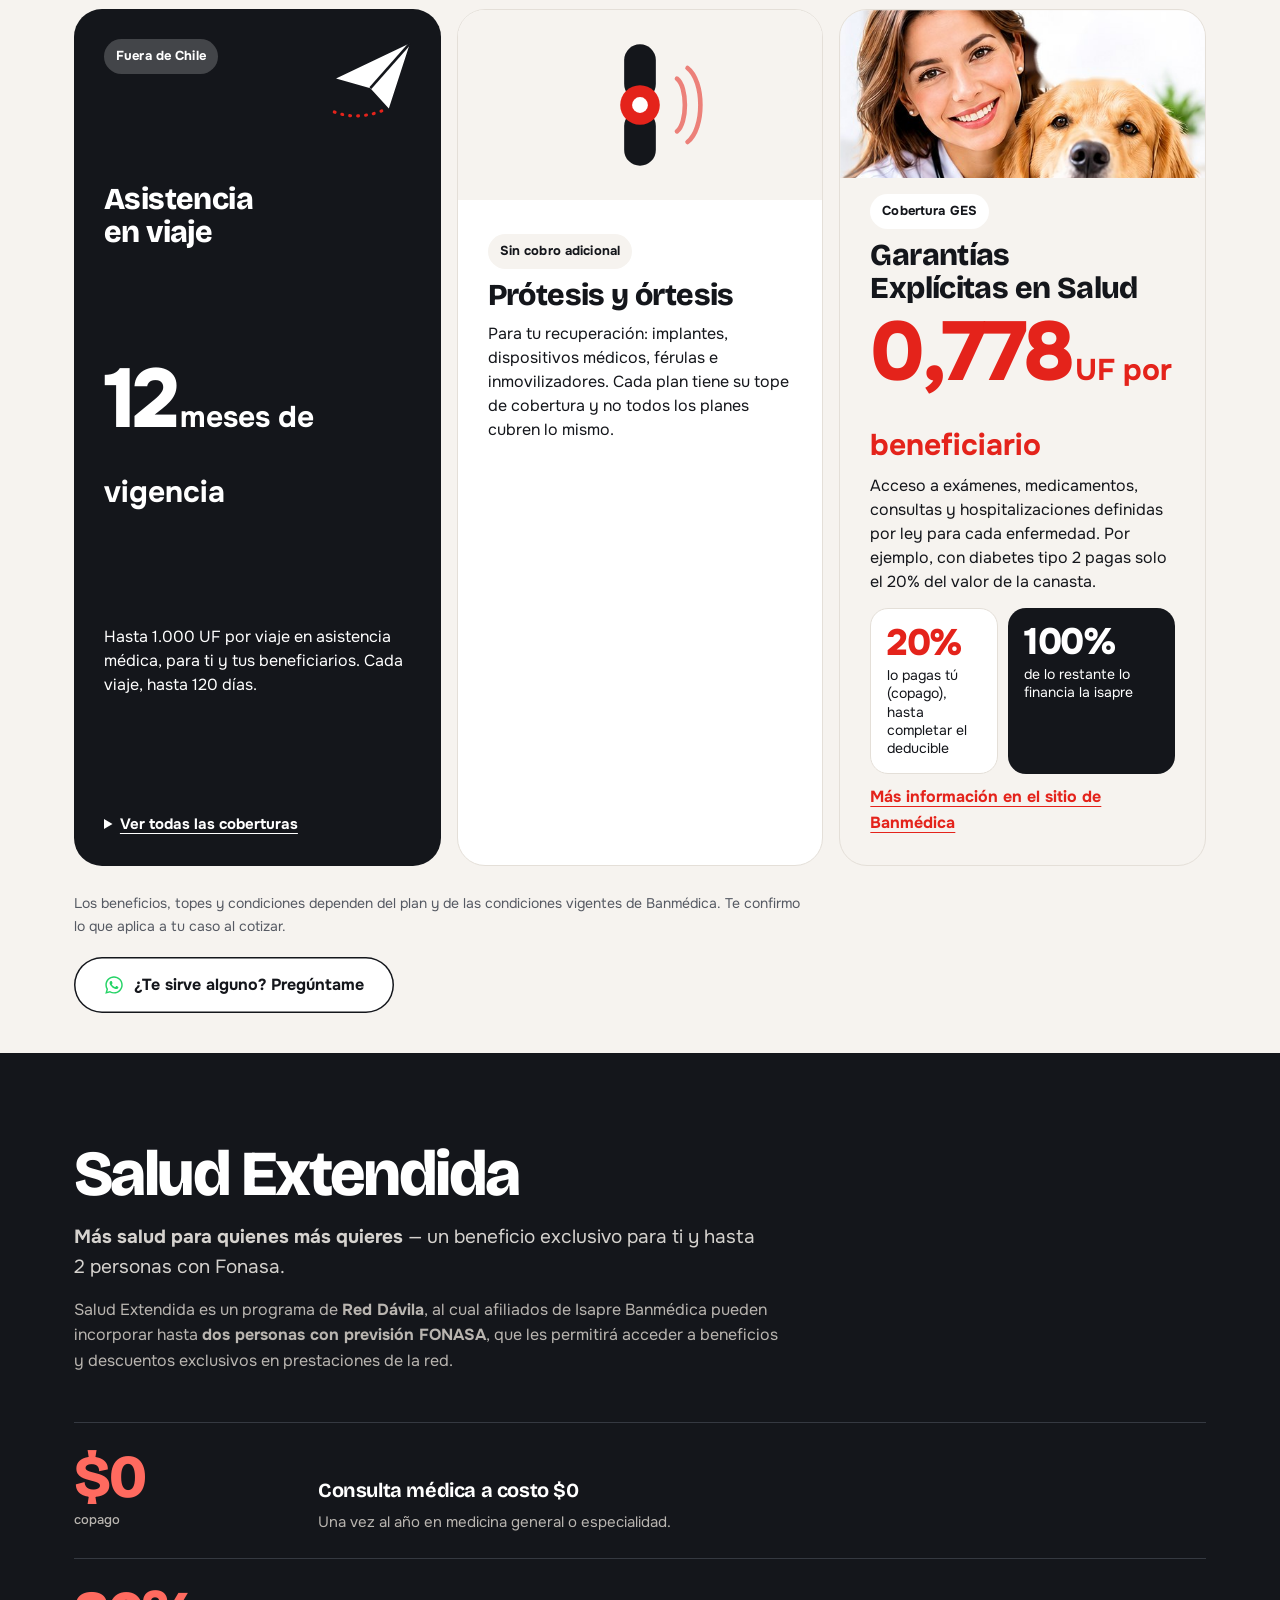
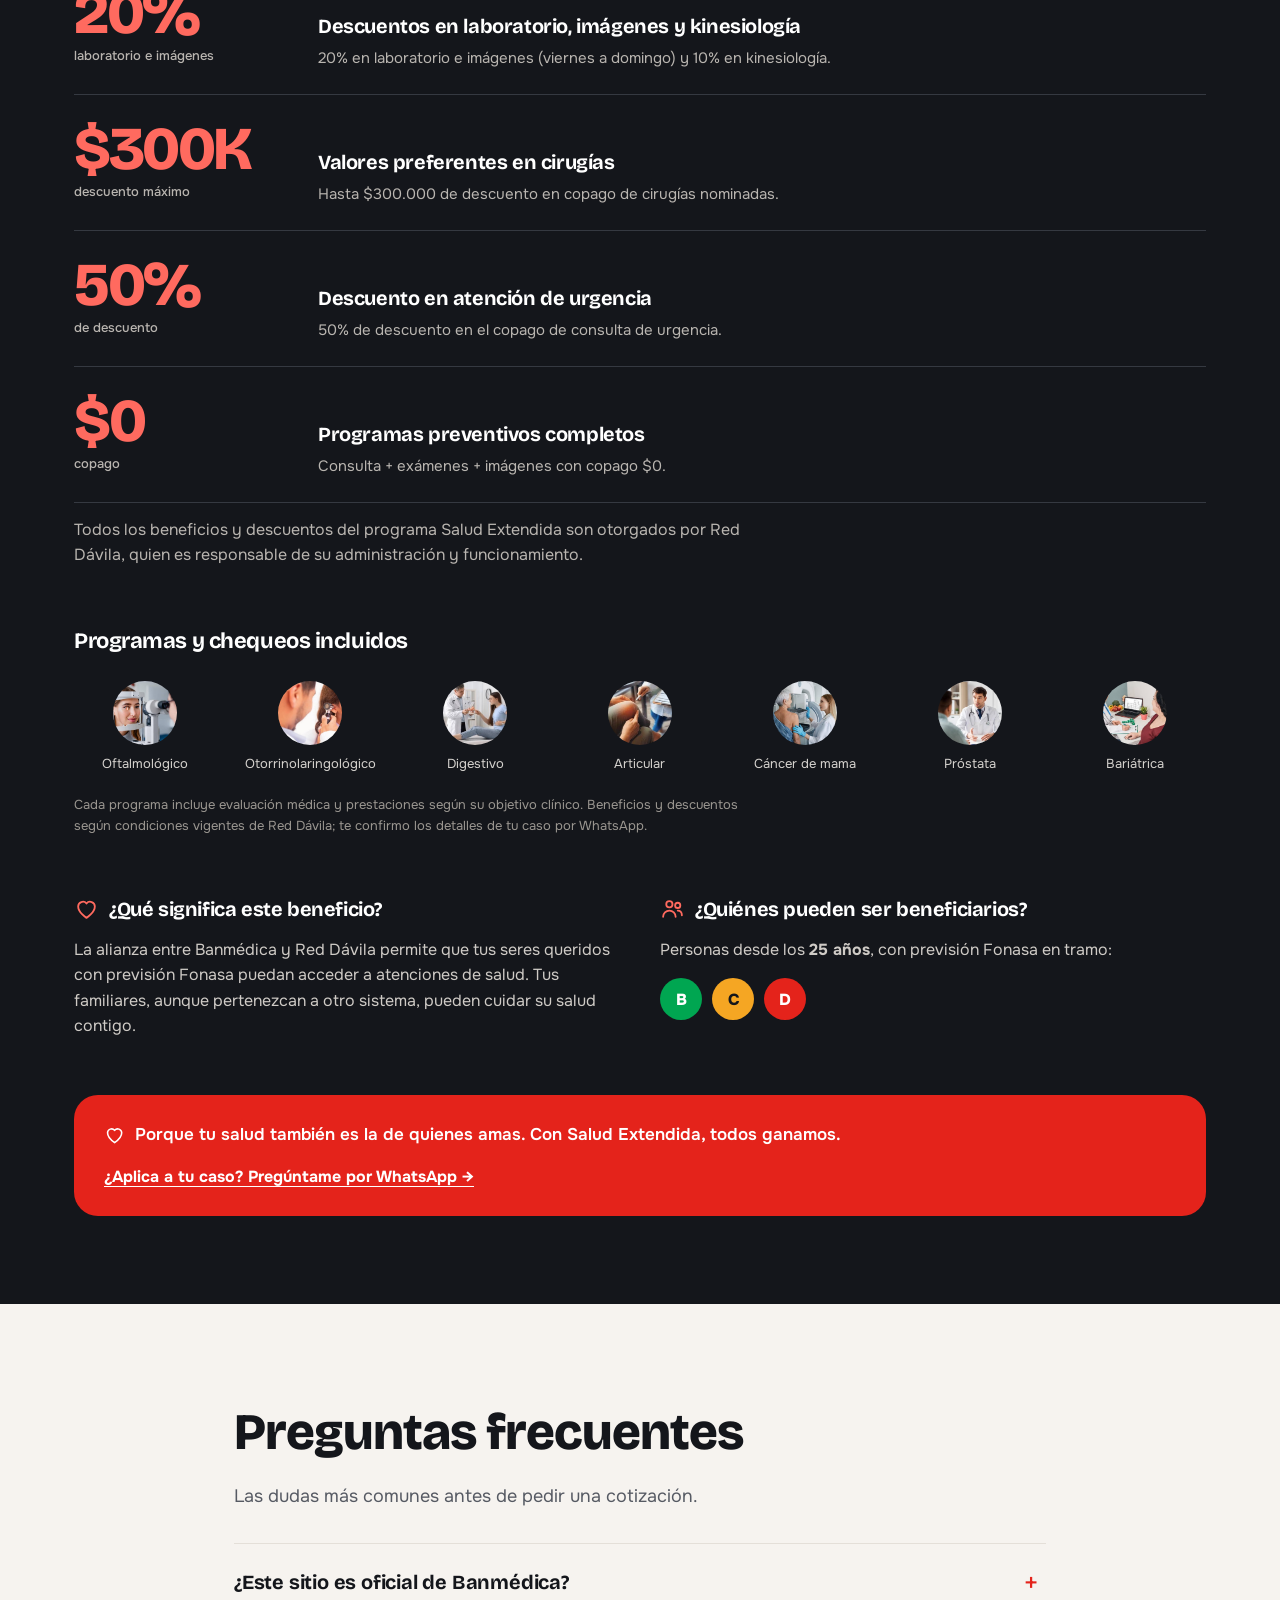
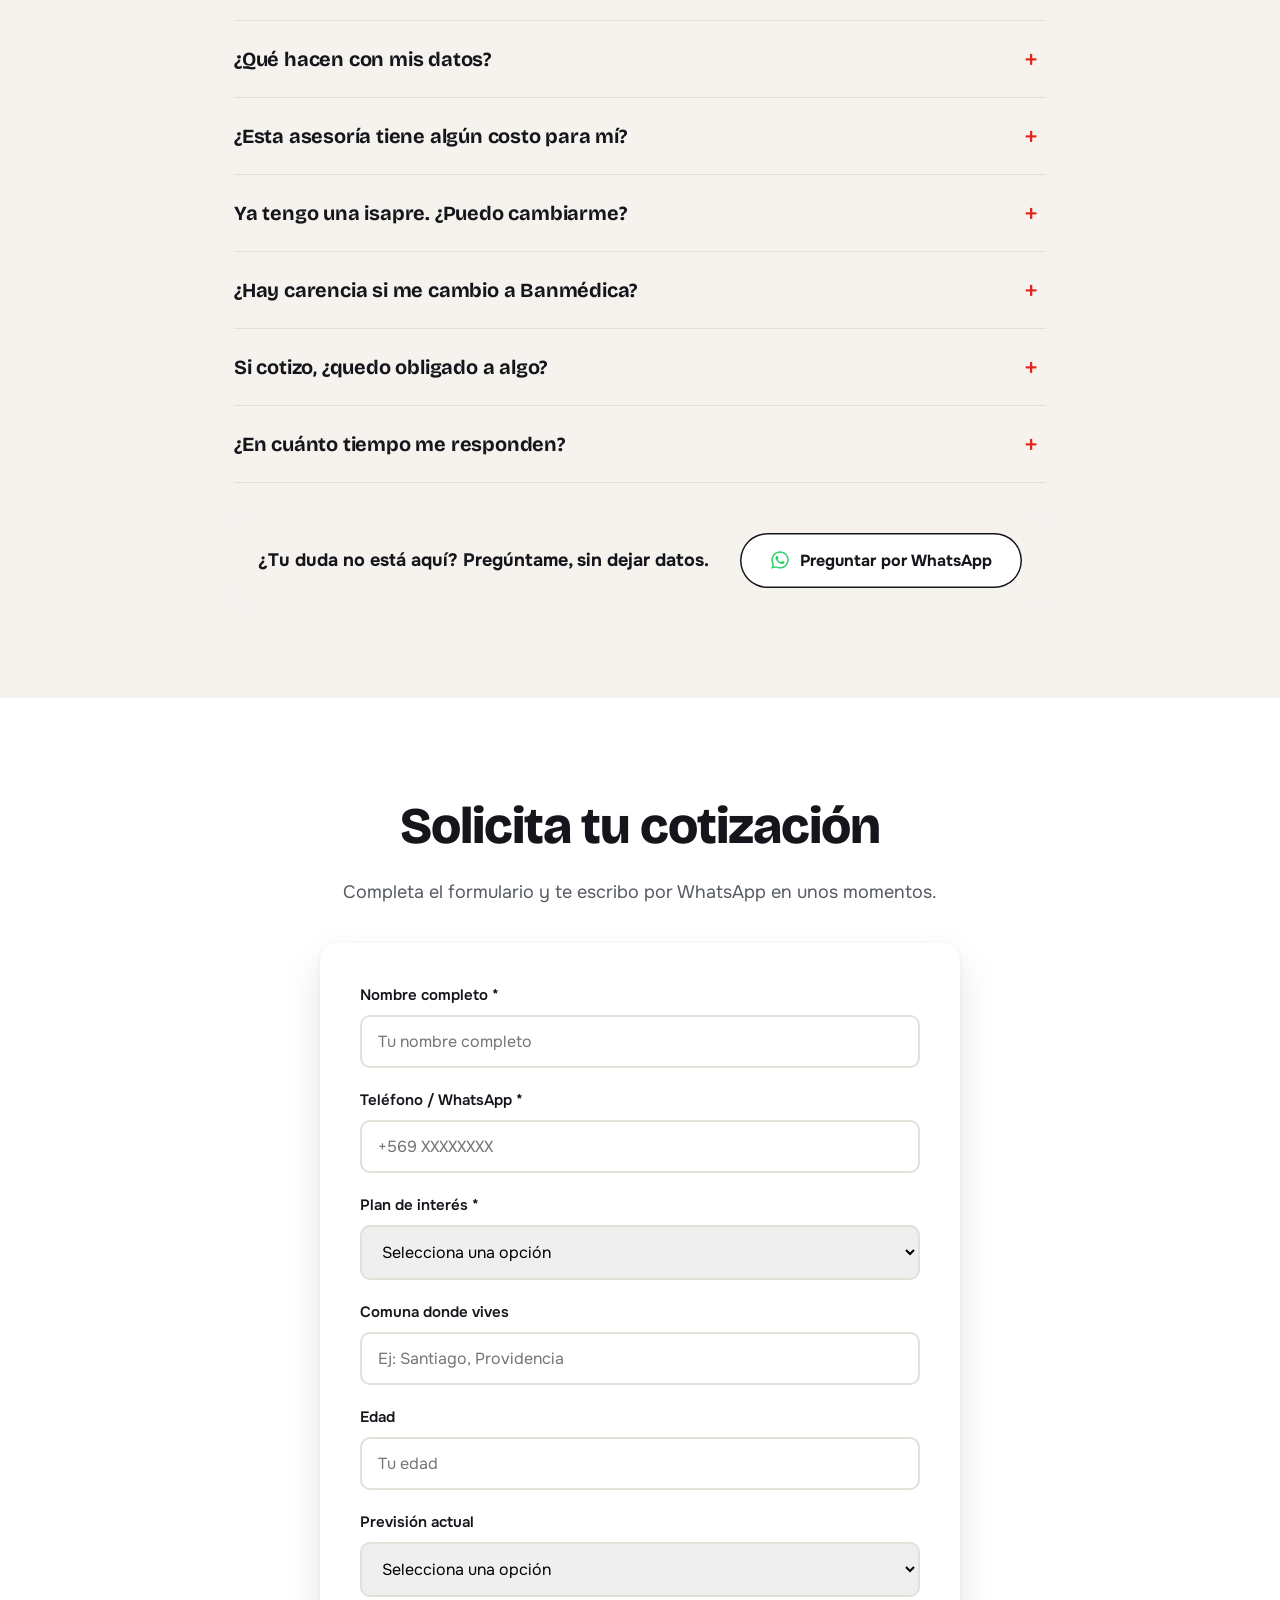
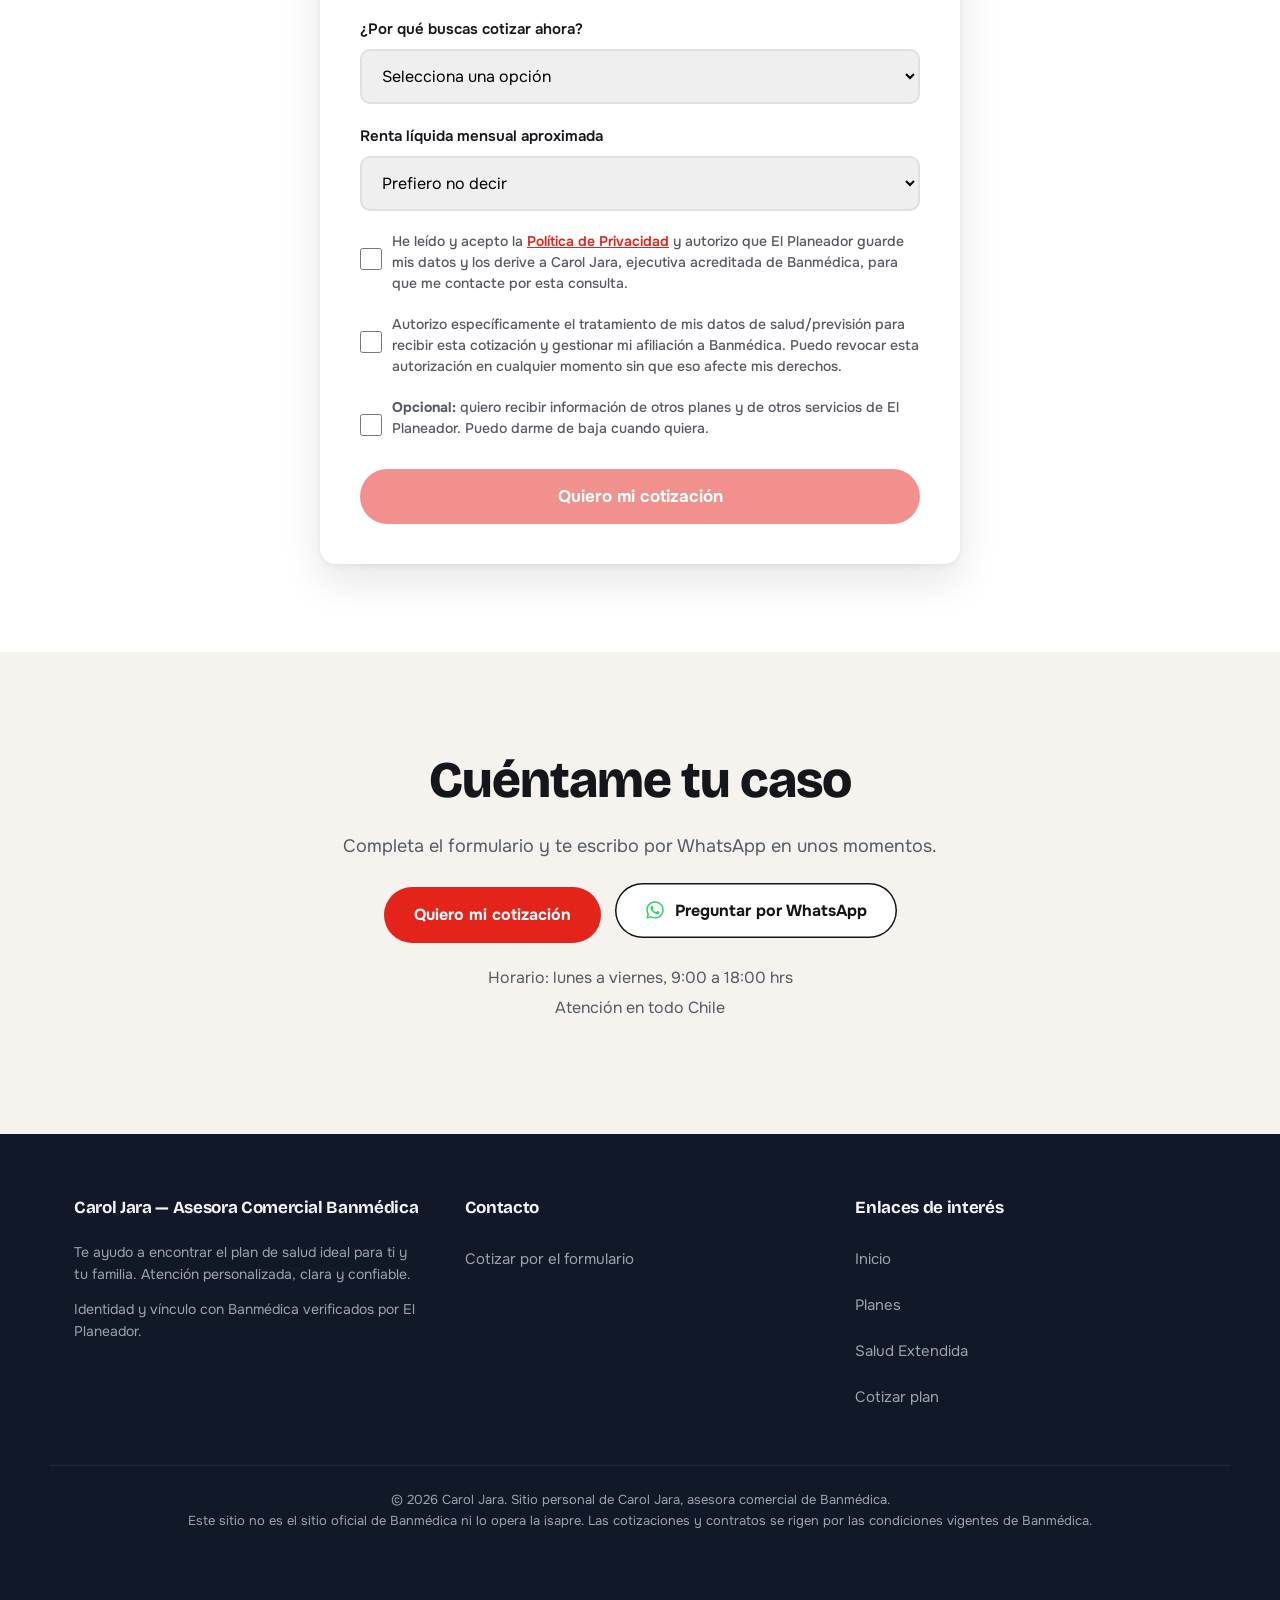
==== commit 93da1349: "Pagina de Carol: movimiento sobrio y correccion del texto de la pildora del seguro Co-Authored-By: C" ====
--- a/salud/banmedica/carol-jara/index.html
+++ b/salud/banmedica/carol-jara/index.html
@@ -2,6 +2,7 @@
 <html lang="es-CL">
 <head>
 <meta name="robots" content="noindex, nofollow">
+<script>document.documentElement.className += " js";</script>
     <meta charset="UTF-8">
     <meta name="viewport" content="width=device-width, initial-scale=1.0">
     <title>Carol Jara — Asesora Comercial Banmédica</title>
@@ -231,7 +232,7 @@
         section[id] { scroll-margin-top: 72px; }
         .gchip span { min-height: 44px; display: inline-flex; align-items: center; }
         .guia-limpiar { min-height: 44px; }
-        .bt-seguro .chip { background: #fff; color: var(--rojo-hondo); }
+        .bt.bt-seguro .chip { background: #fff; color: var(--rojo-hondo); }
         .bt .chip { color: inherit; }
         .tramo.b { background: #007A3D; }
         .tramo.c { color: var(--tinta); }
@@ -421,6 +422,15 @@
             .nota-ancha { padding: 22px; }
         }
         @media (prefers-reduced-motion: reduce) { html { scroll-behavior: auto; } .chat-escribiendo i { animation: none; } .boton { transition: none; } }
+
+        /* ---- movimiento sobrio (pagina ejecutiva) ---- */
+        @media (prefers-reduced-motion: no-preference) {
+            .js .rv:not(.vista) { opacity: 0; transform: translateY(16px); }
+            .js .rv { transition: opacity .7s cubic-bezier(.16,.84,.3,1) calc(var(--i, 0) * 70ms), transform .7s cubic-bezier(.16,.84,.3,1) calc(var(--i, 0) * 70ms), box-shadow .35s; }
+            .js .rv.vista { opacity: 1; transform: none; }
+            .js .bt [class*="bt-foto"] { clip-path: inset(0 100% 0 0); }
+            .js .bt.vista [class*="bt-foto"] { clip-path: inset(0 0 0 0); transition: clip-path 1.1s cubic-bezier(.16,.84,.3,1) .2s; }
+        }
     </style>
 </head>
 <body>
@@ -1049,5 +1059,42 @@
     marca();
 })();
 </script>
+<script>
+(function () {
+    'use strict';
+    if (!('IntersectionObserver' in window)) { document.documentElement.className = document.documentElement.className.replace(' js', ''); return; }
+    var reducir = window.matchMedia && window.matchMedia('(prefers-reduced-motion: reduce)').matches;
+    function contar(el) {
+        var tn = null, i, nodos = el.childNodes;
+        for (i = 0; i < nodos.length; i++) { if (nodos[i].nodeType === 3 && /\d/.test(nodos[i].textContent)) { tn = nodos[i]; break; } }
+        if (!tn) return;
+        var txt = tn.textContent.trim(), dec = (txt.split(',')[1] || '').length;
+        var fin = parseFloat(txt.replace(/\./g, '').replace(',', '.'));
+        if (isNaN(fin)) return;
+        var t0 = null, dur = 1100;
+        function paso(t) {
+            if (t0 === null) t0 = t;
+            var p = Math.min(1, (t - t0) / dur), e = 1 - Math.pow(1 - p, 3);
+            tn.textContent = p >= 1 ? txt : (fin * e).toFixed(dec).replace('.', ',');
+            if (p < 1) window.requestAnimationFrame(paso);
+        }
+        window.requestAnimationFrame(paso);
+    }
+    var obs = new IntersectionObserver(function (es) {
+        es.forEach(function (e) {
+            if (!e.isIntersecting) return;
+            var el = e.target;
+            el.classList.add('vista');
+            obs.unobserve(el);
+            if (!reducir) { var g = el.querySelectorAll('.gran'); for (var k = 0; k < g.length; k++) contar(g[k]); }
+        });
+    }, { threshold: 0.2 });
+    document.querySelectorAll('.bento .bt, .pasos .paso').forEach(function (el) {
+        el.classList.add('rv');
+        el.style.setProperty('--i', Array.prototype.indexOf.call(el.parentNode.children, el) % 4);
+        obs.observe(el);
+    });
+})();
+</script>
 </body>
 </html>
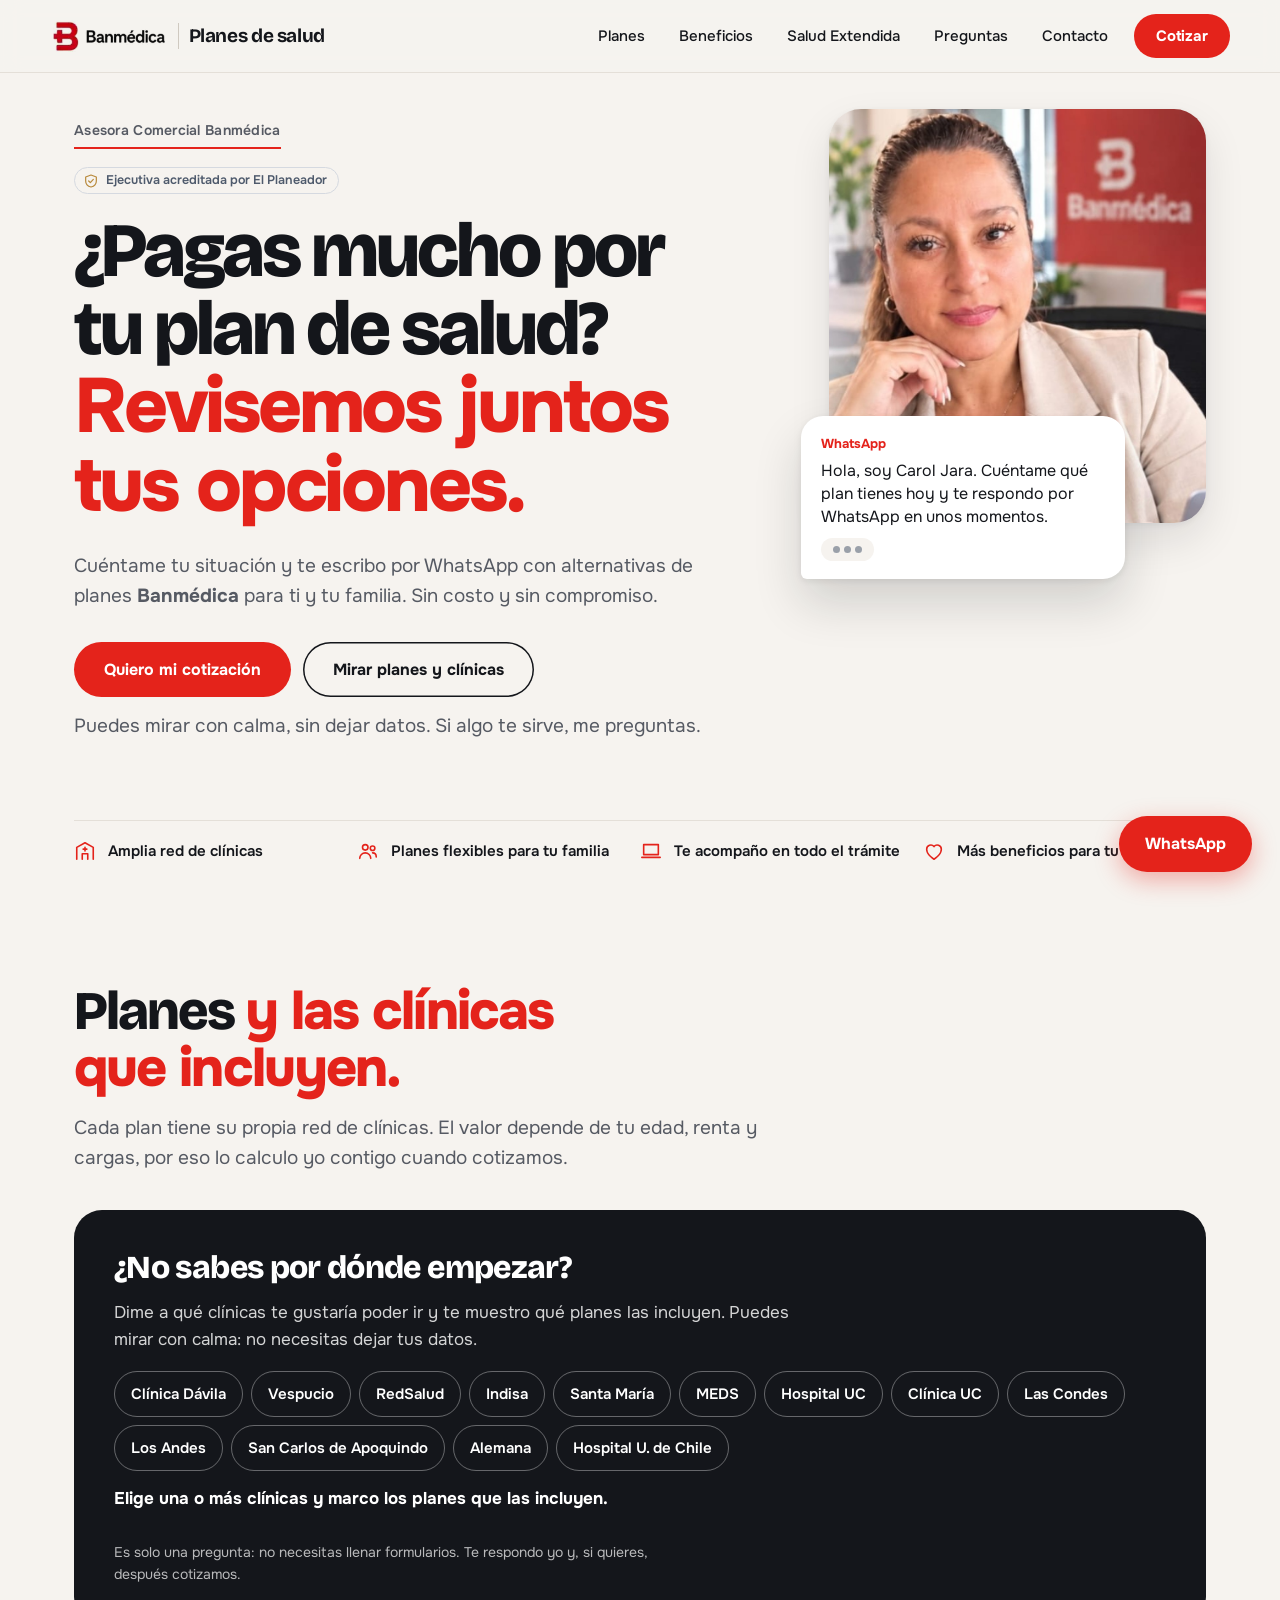
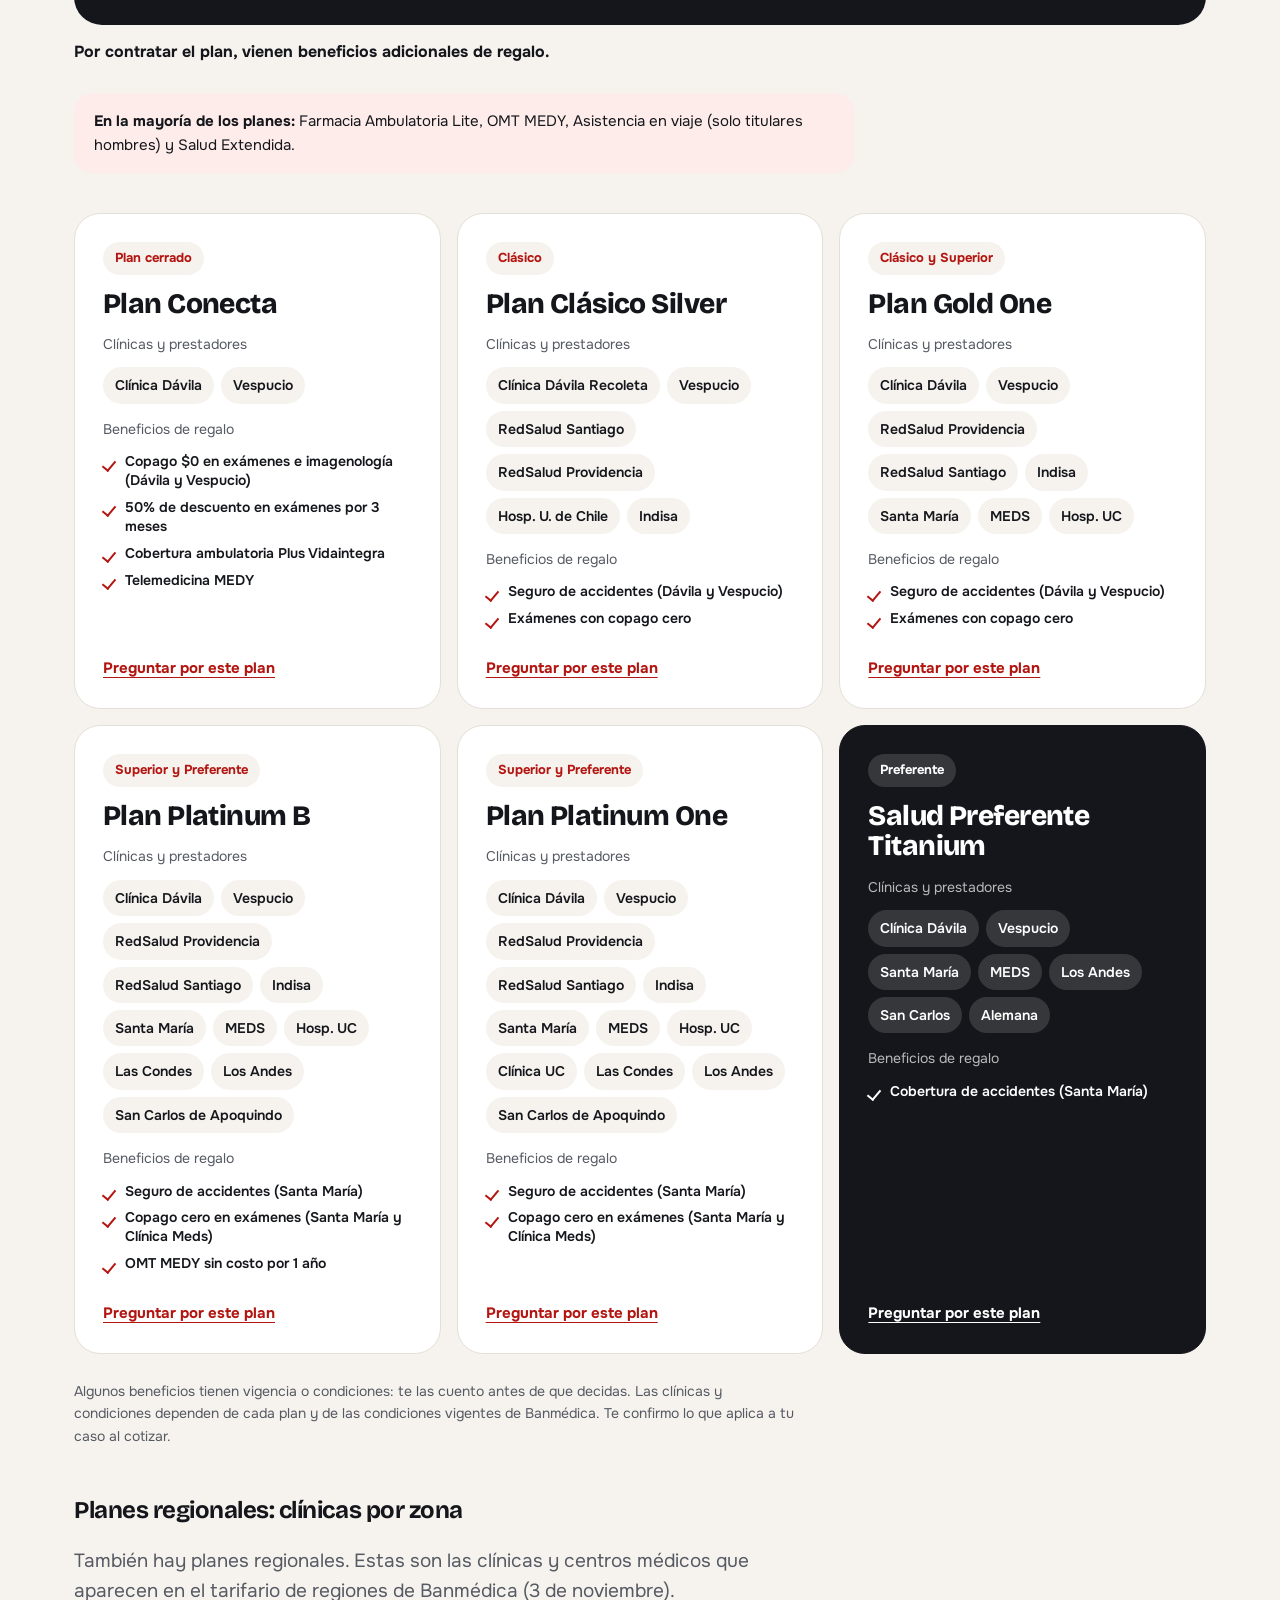
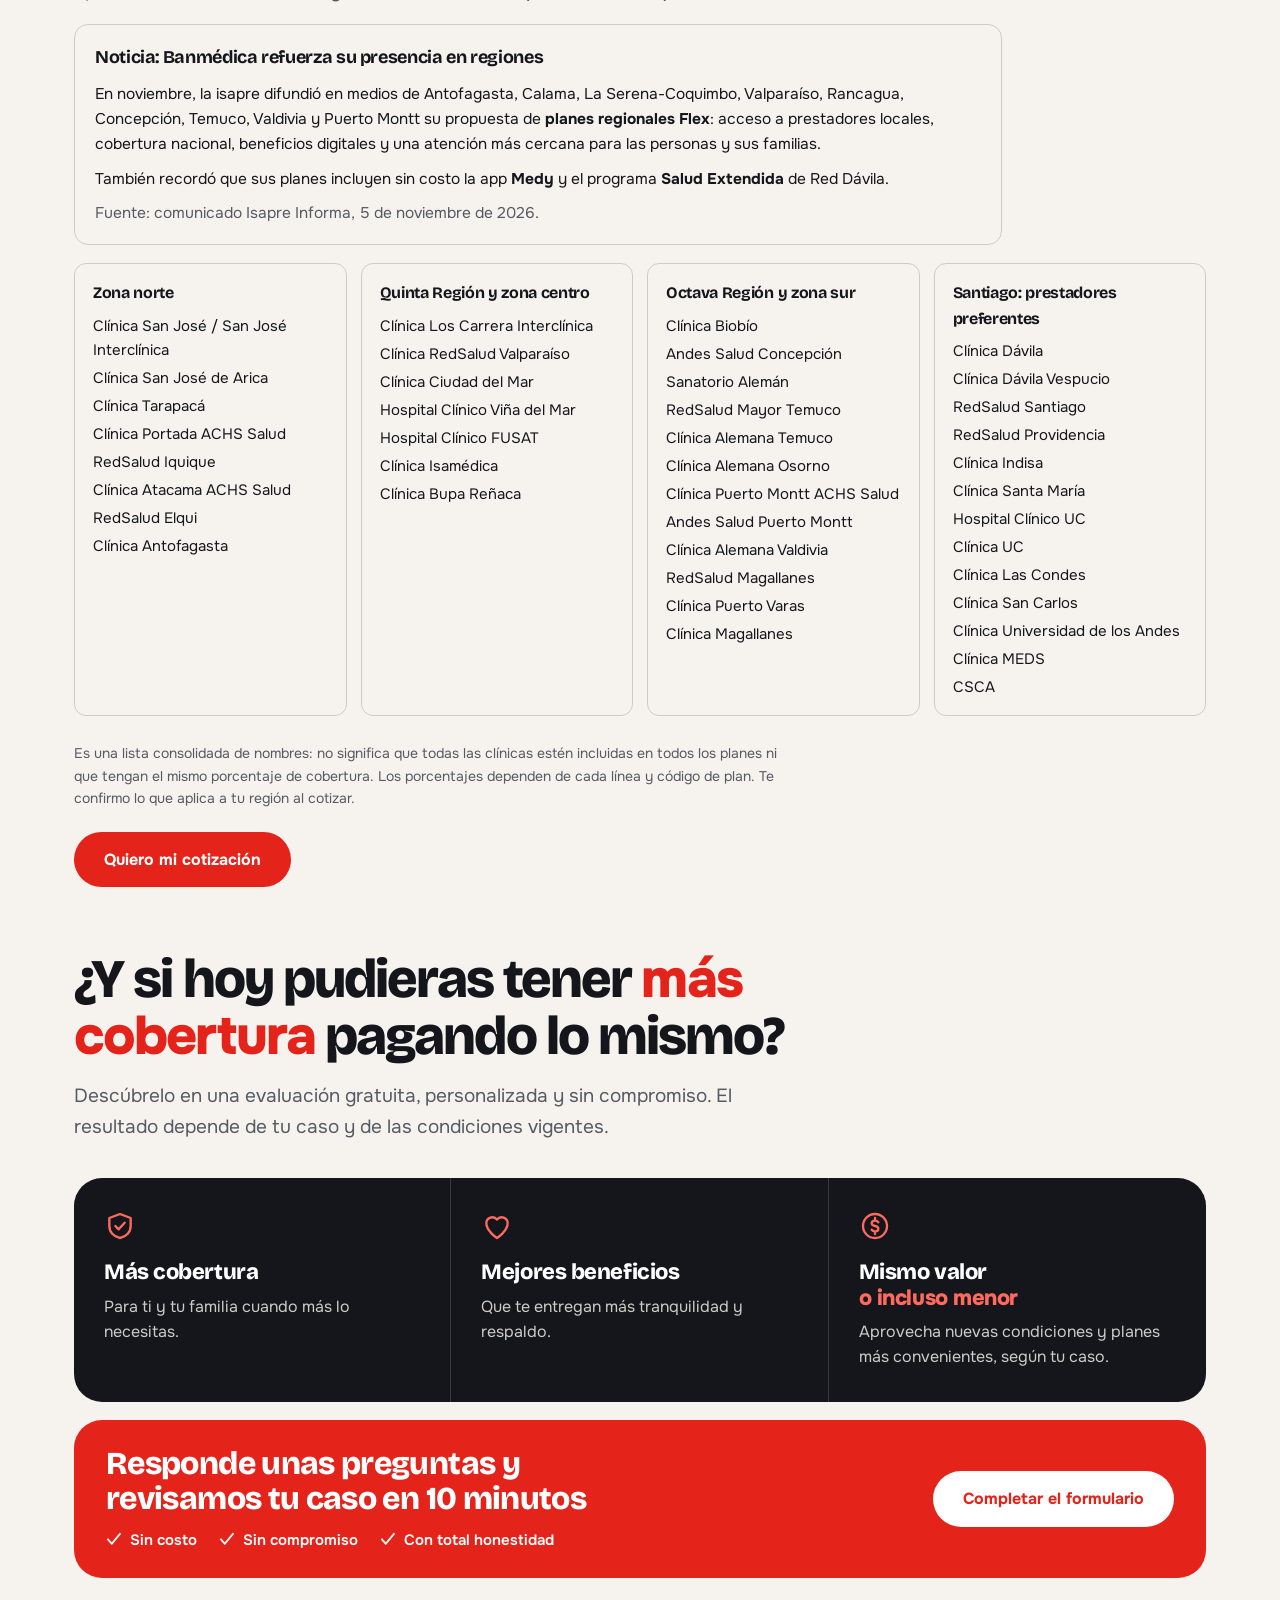
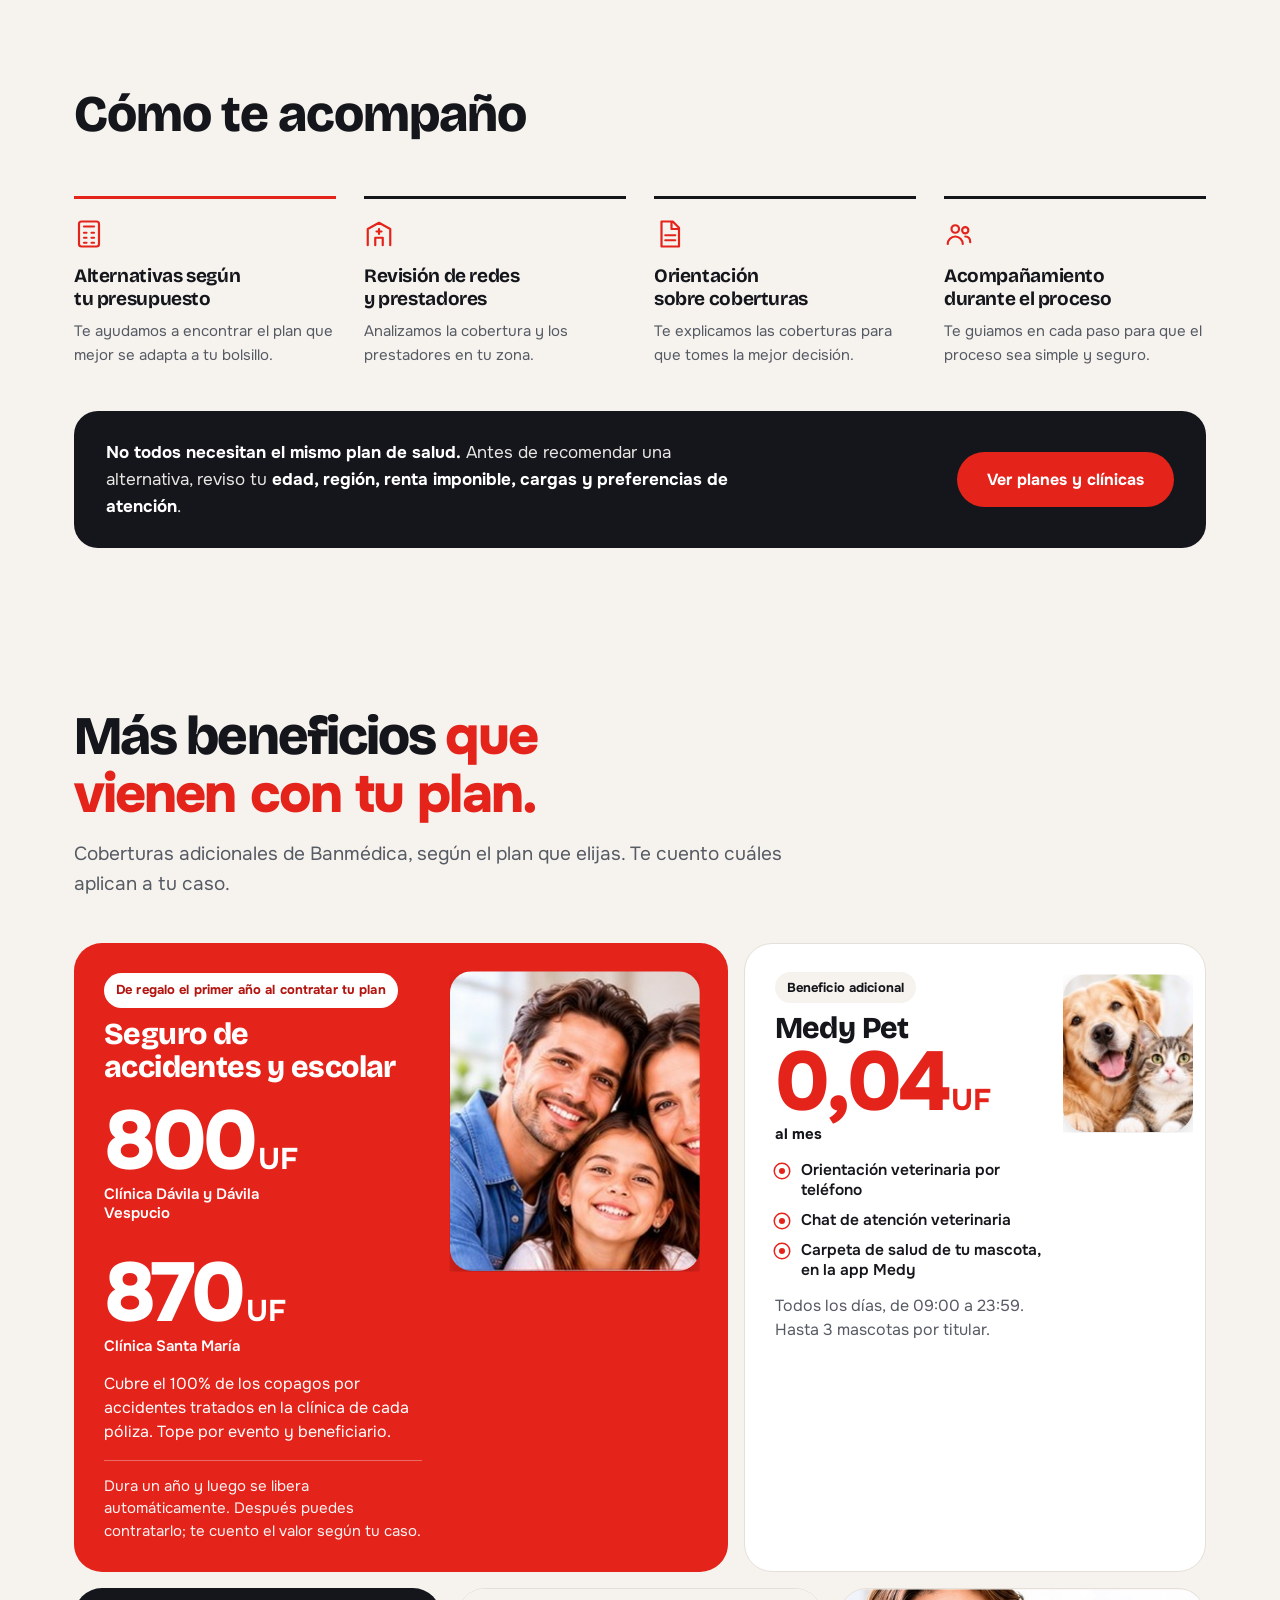
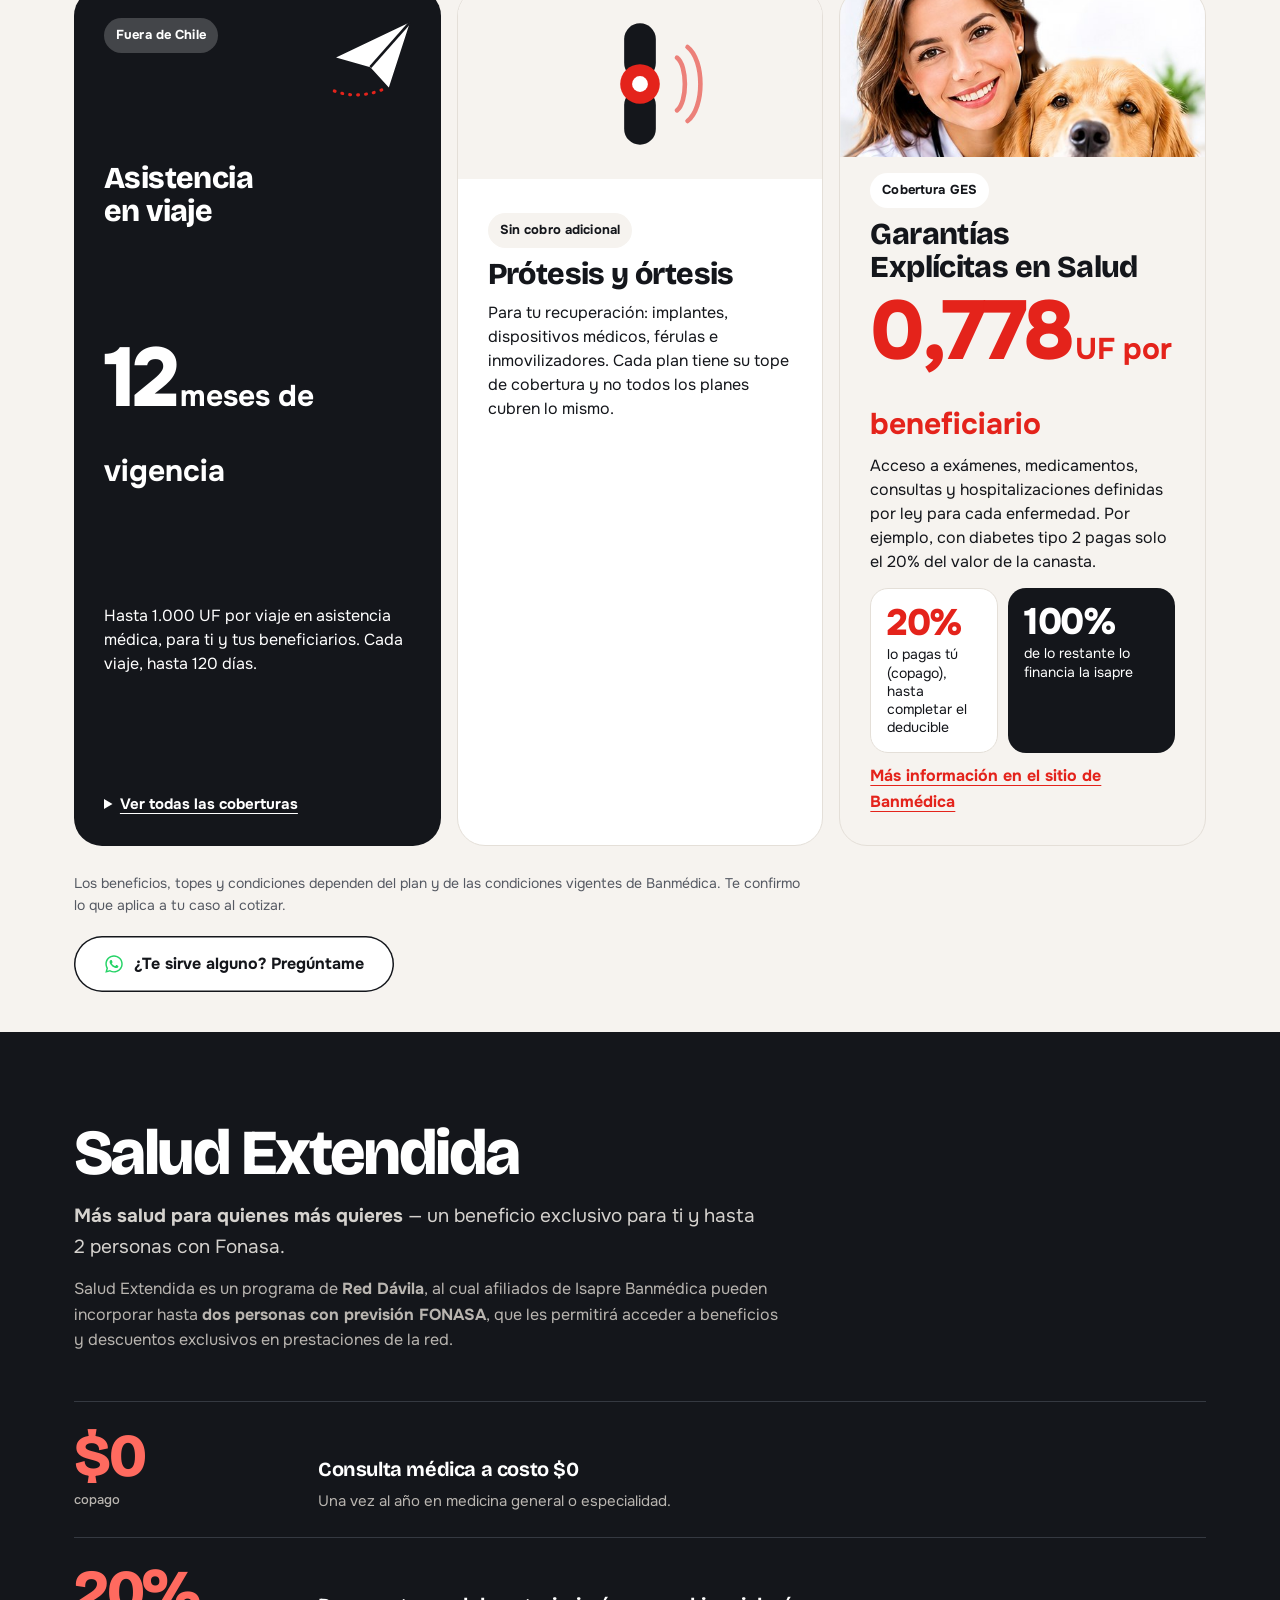
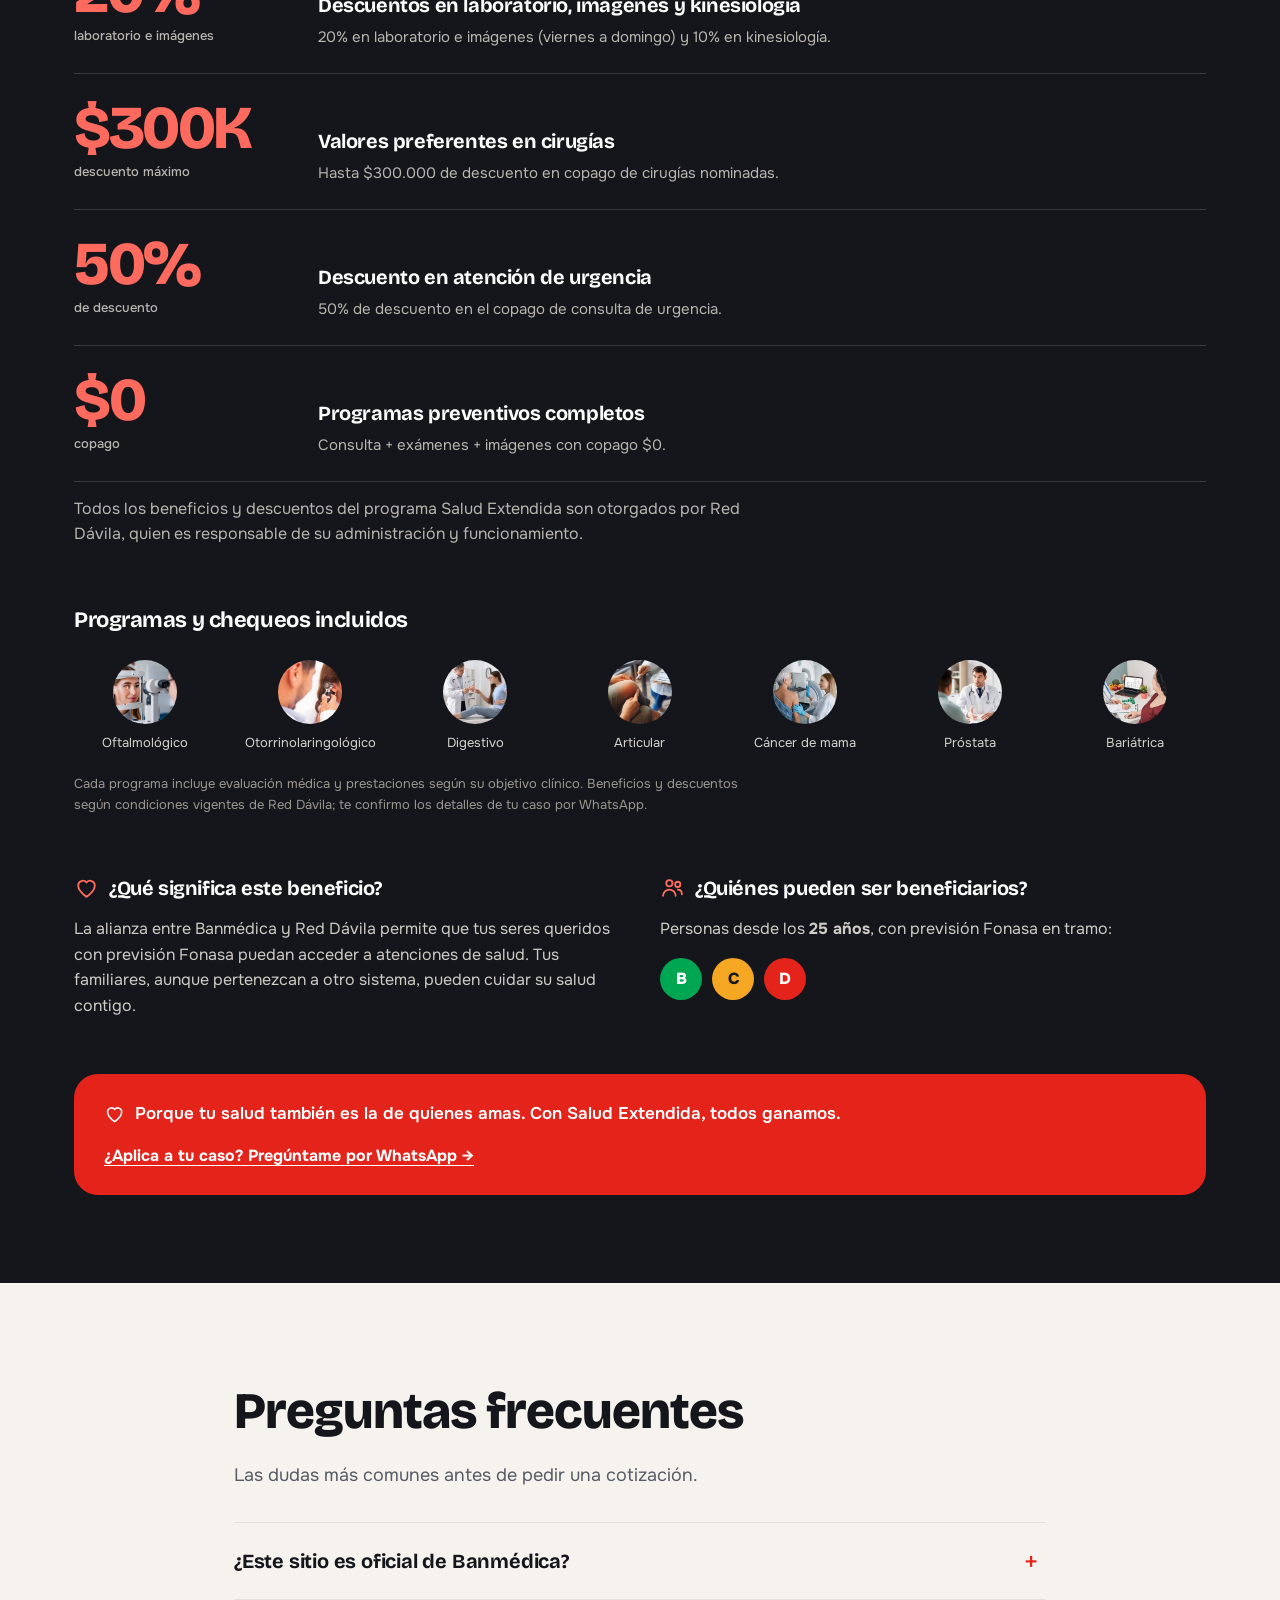
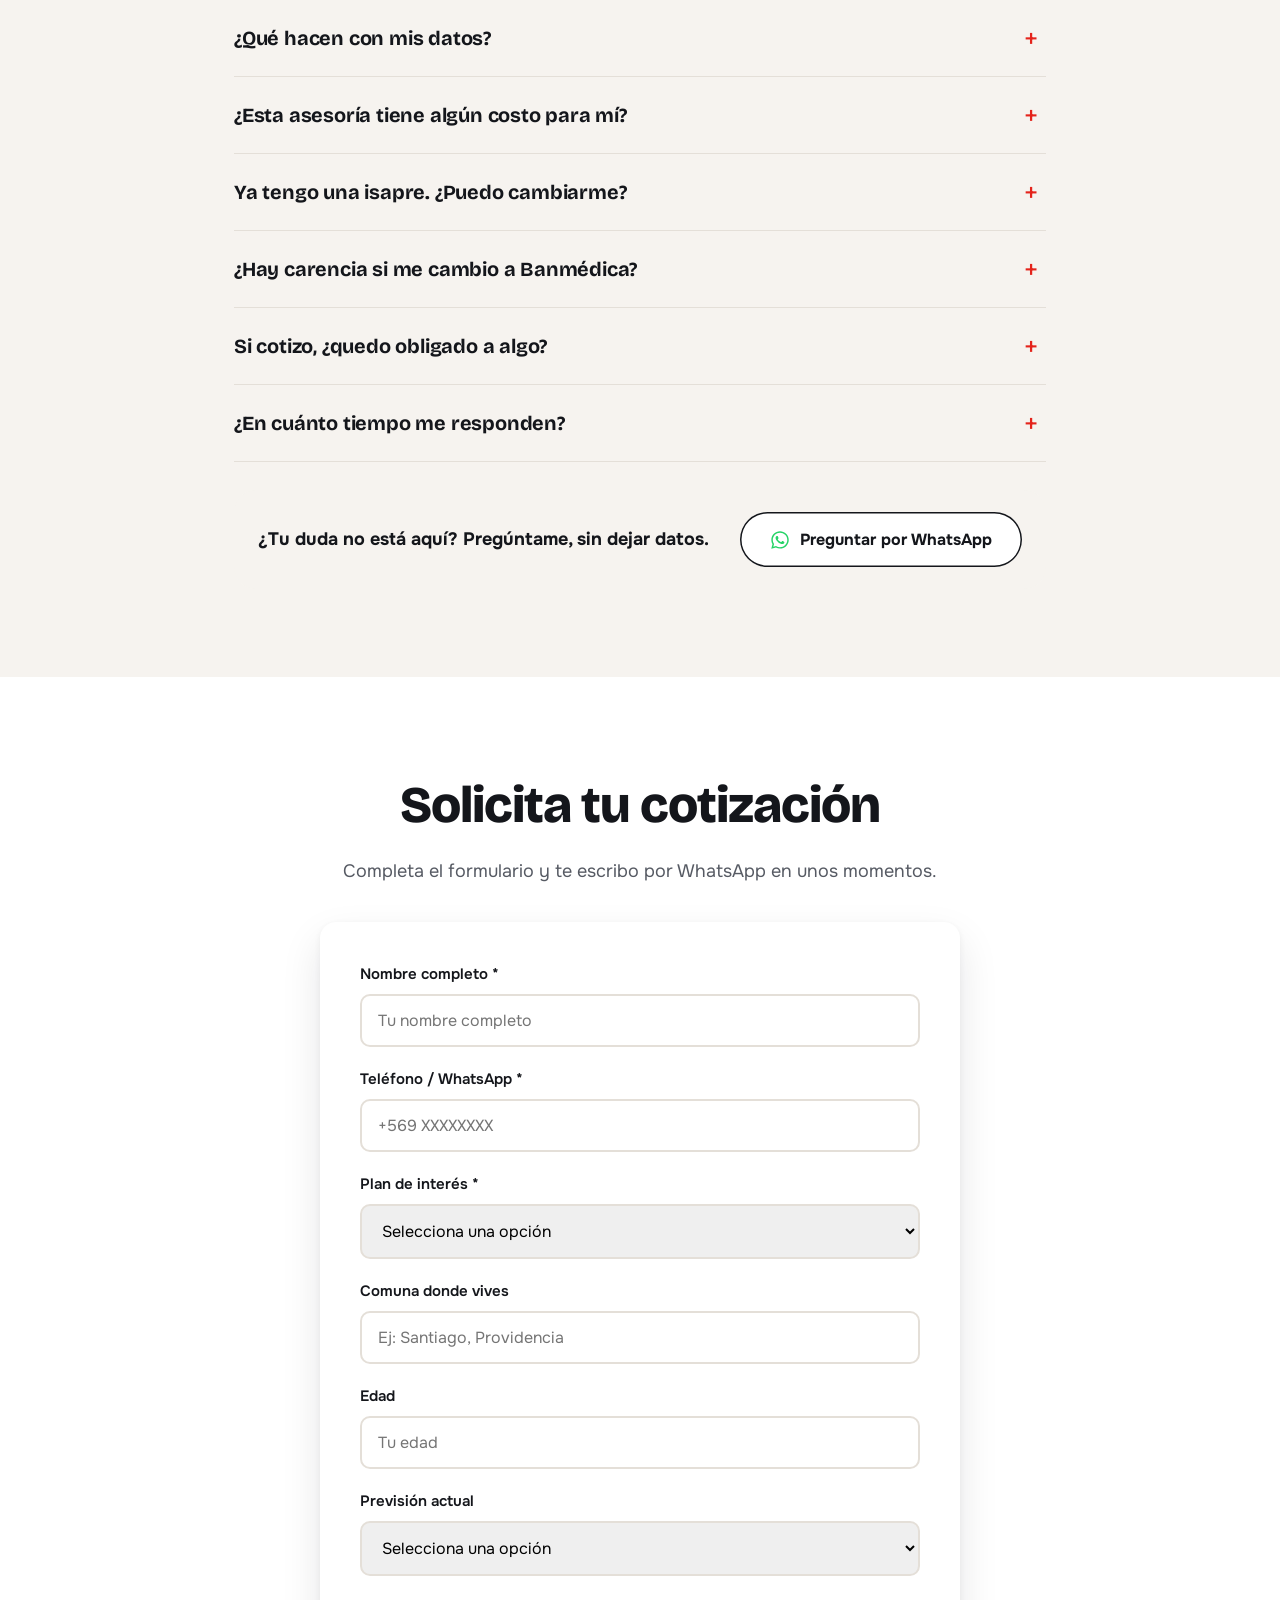
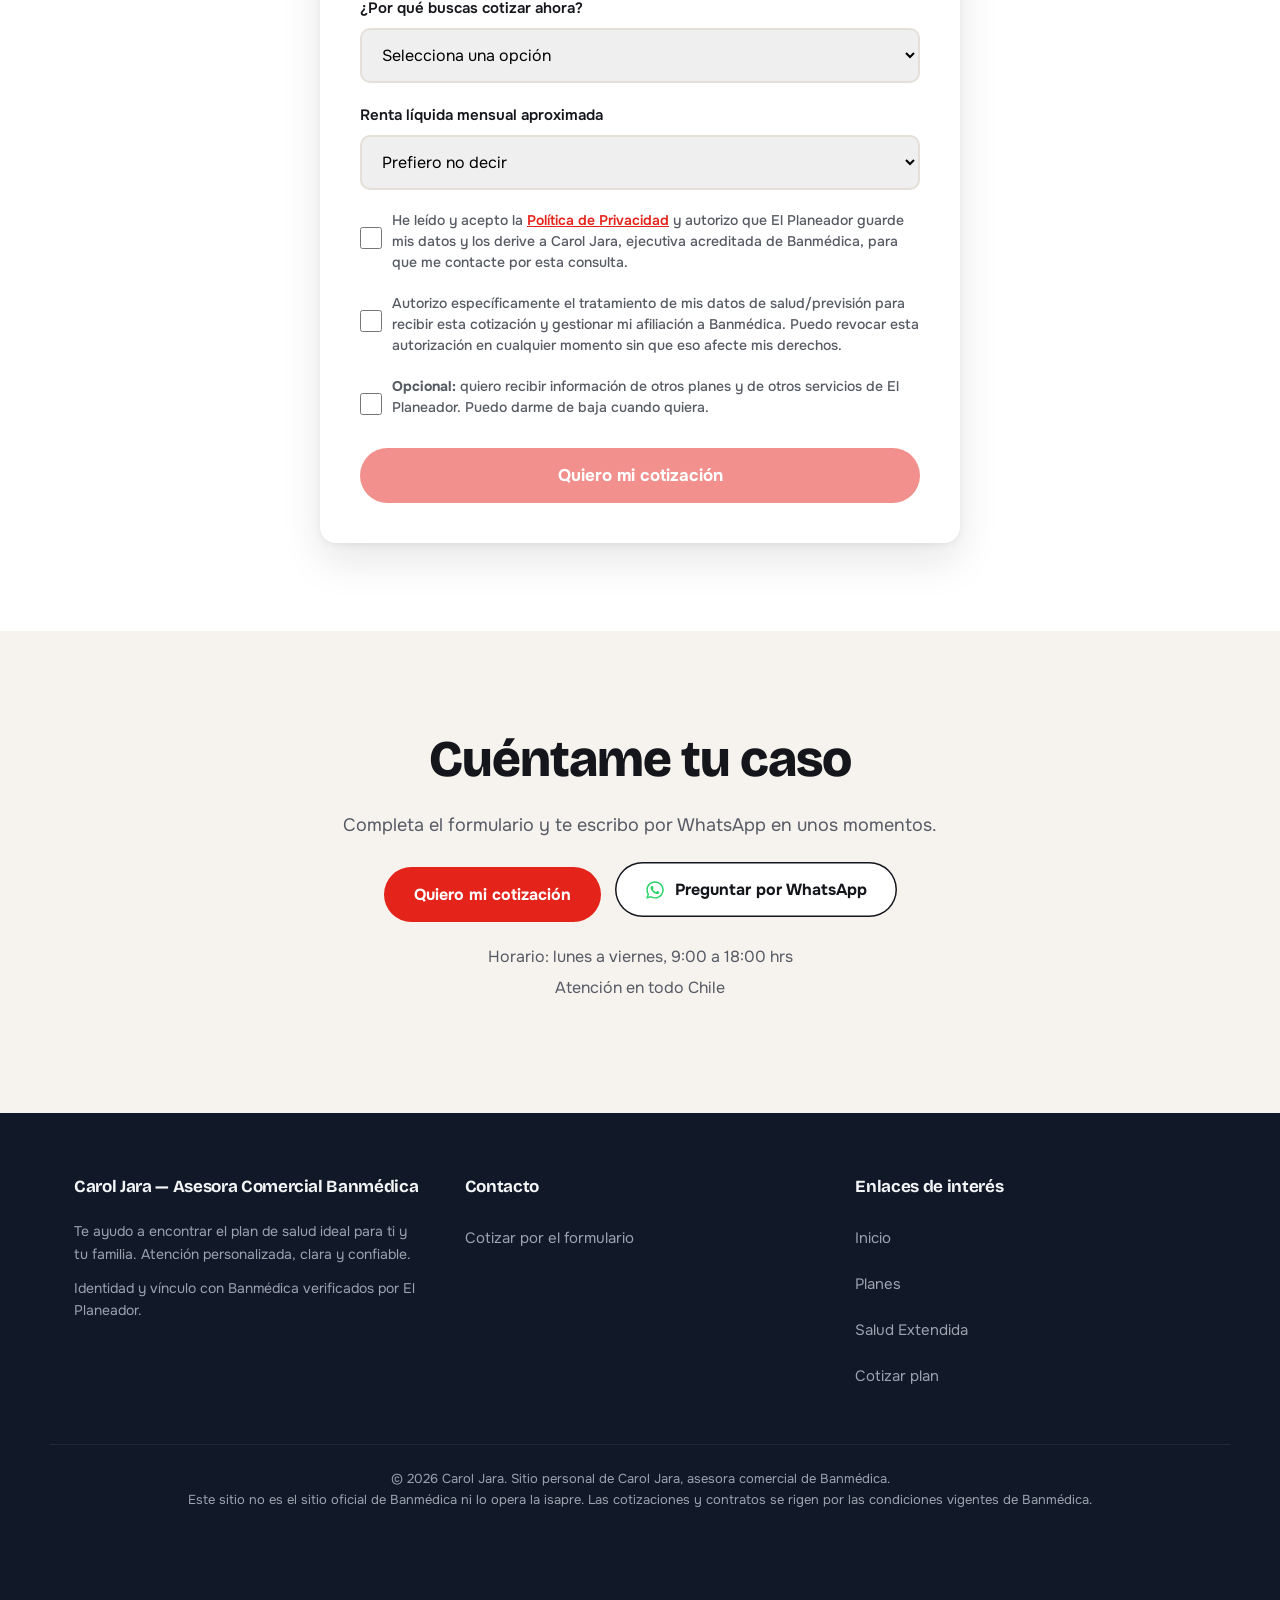
==== commit 02af8033: "Pagina de Carol: texto de la pildora del seguro, mas corto Co-Authored-By: Claude Sonnet 5.5 <norepl" ====
--- a/salud/banmedica/carol-jara/index.html
+++ b/salud/banmedica/carol-jara/index.html
@@ -589,7 +589,7 @@
         <div class="bento">
             <article class="bt bt-seguro">
                 <img class="bt-foto-seguro" src="img/familia.jpg" width="560" height="480" loading="lazy" alt="Una familia sonriendo: papá, mamá e hija">
-                <span class="chip">De regalo el primer año, al suscribirte a la isapre</span>
+                <span class="chip">De regalo el primer año al contratar tu plan</span>
                 <h3>Seguro de accidentes y escolar</h3>
                 <div class="seguro-cifras">
                     <div><span class="gran">800<small>UF</small></span><span>Clínica Dávila y Dávila Vespucio</span></div>
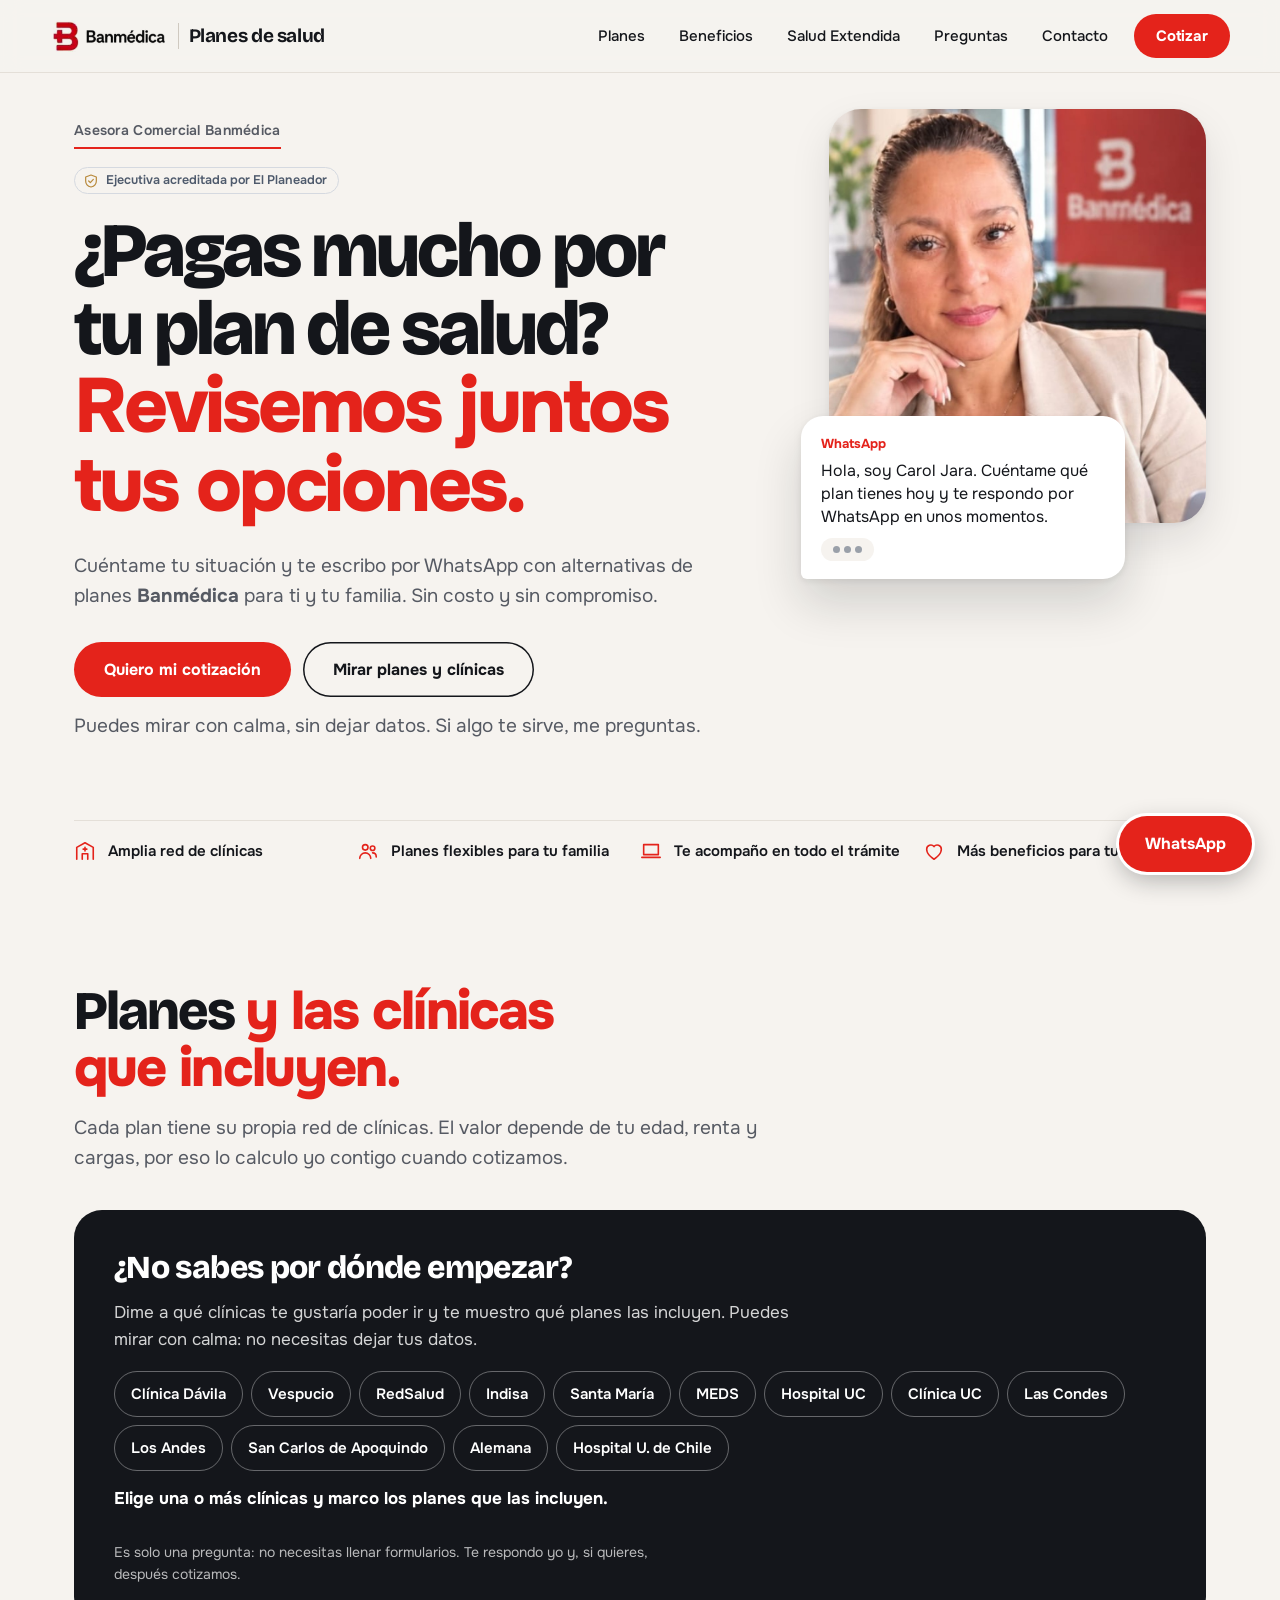
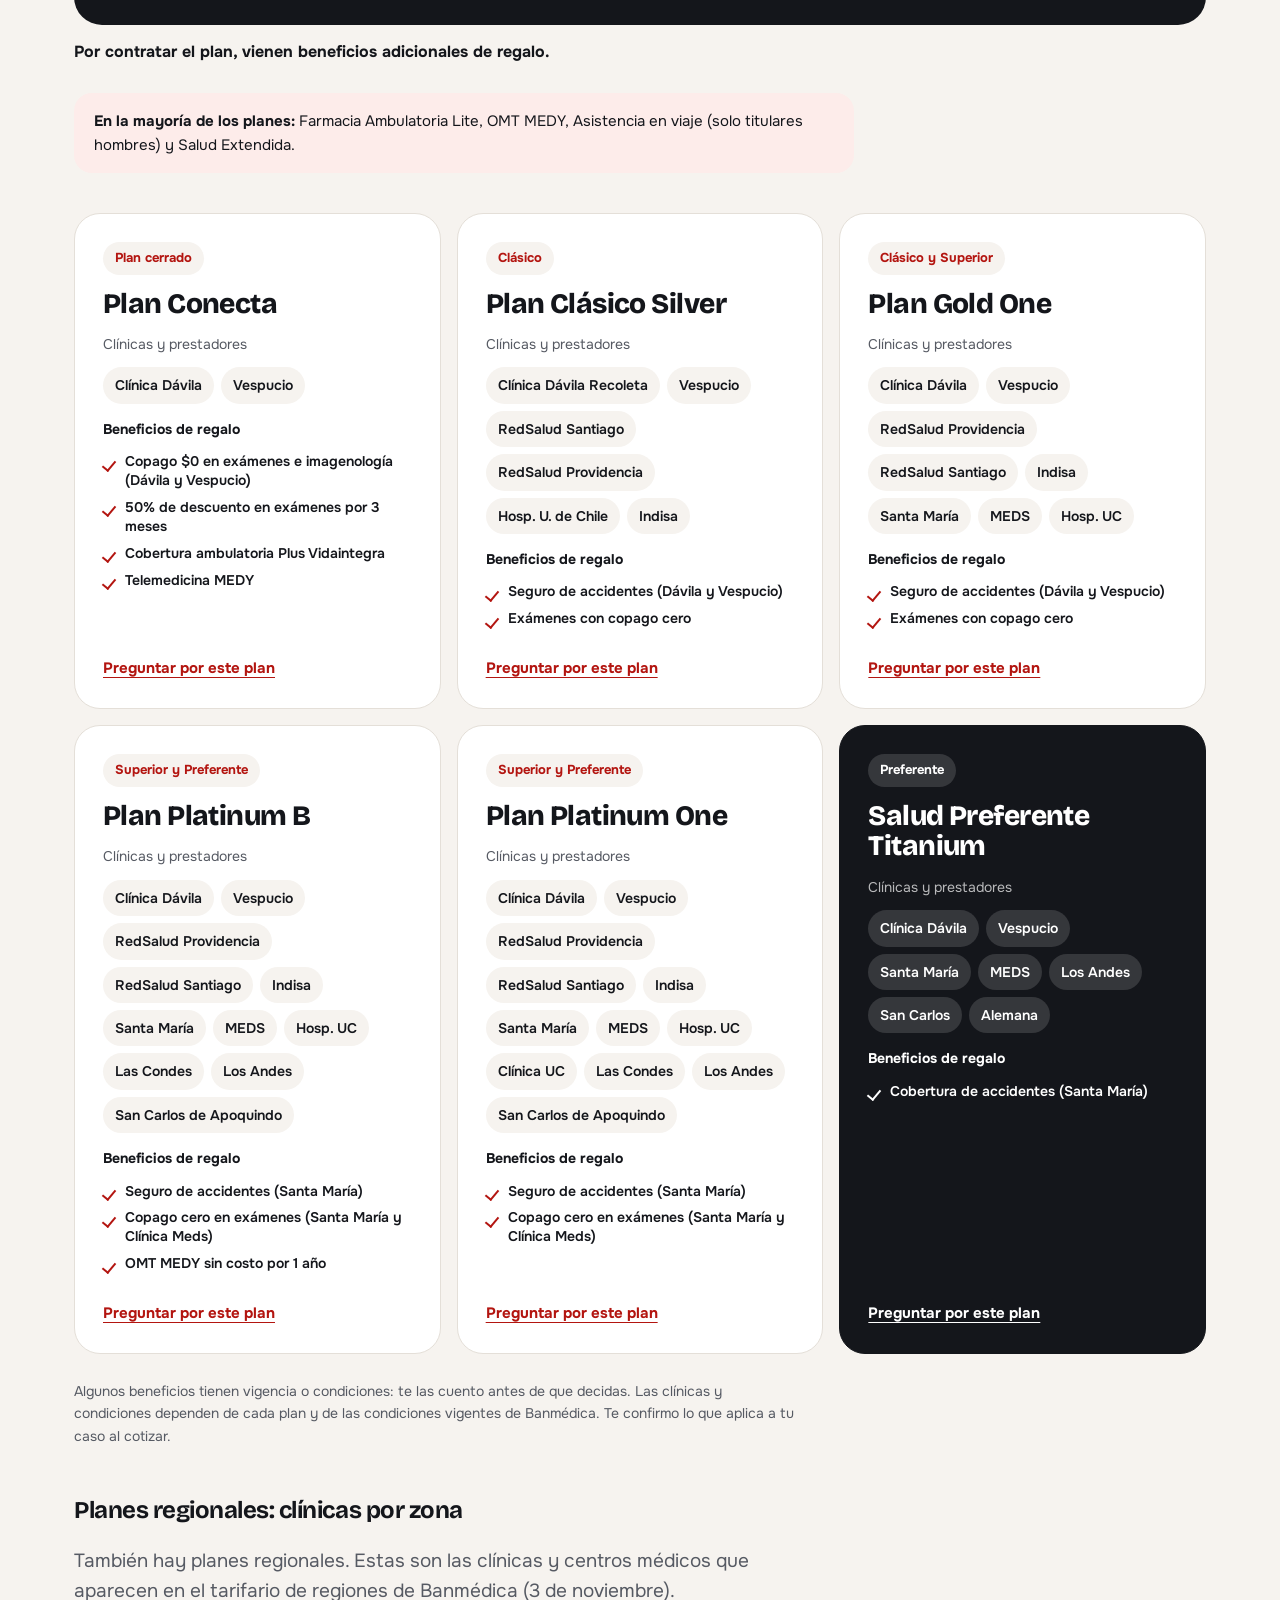
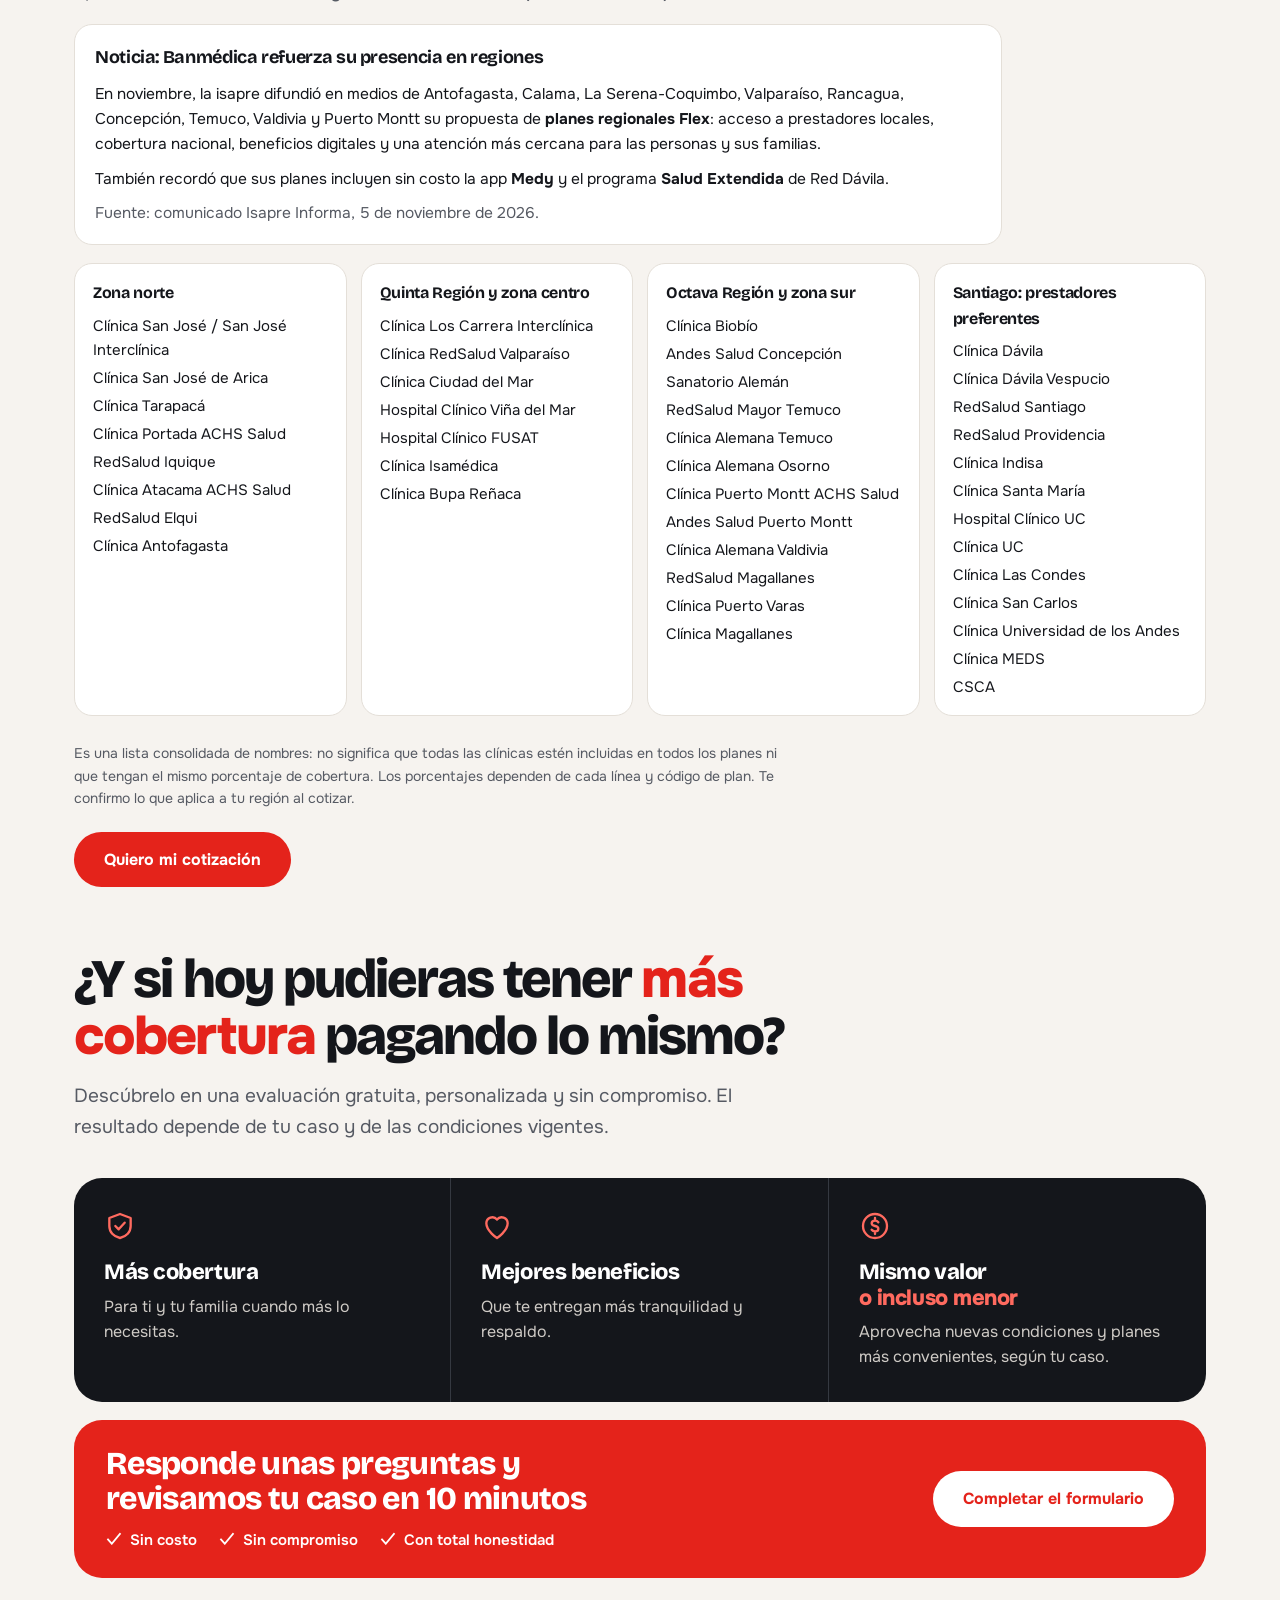
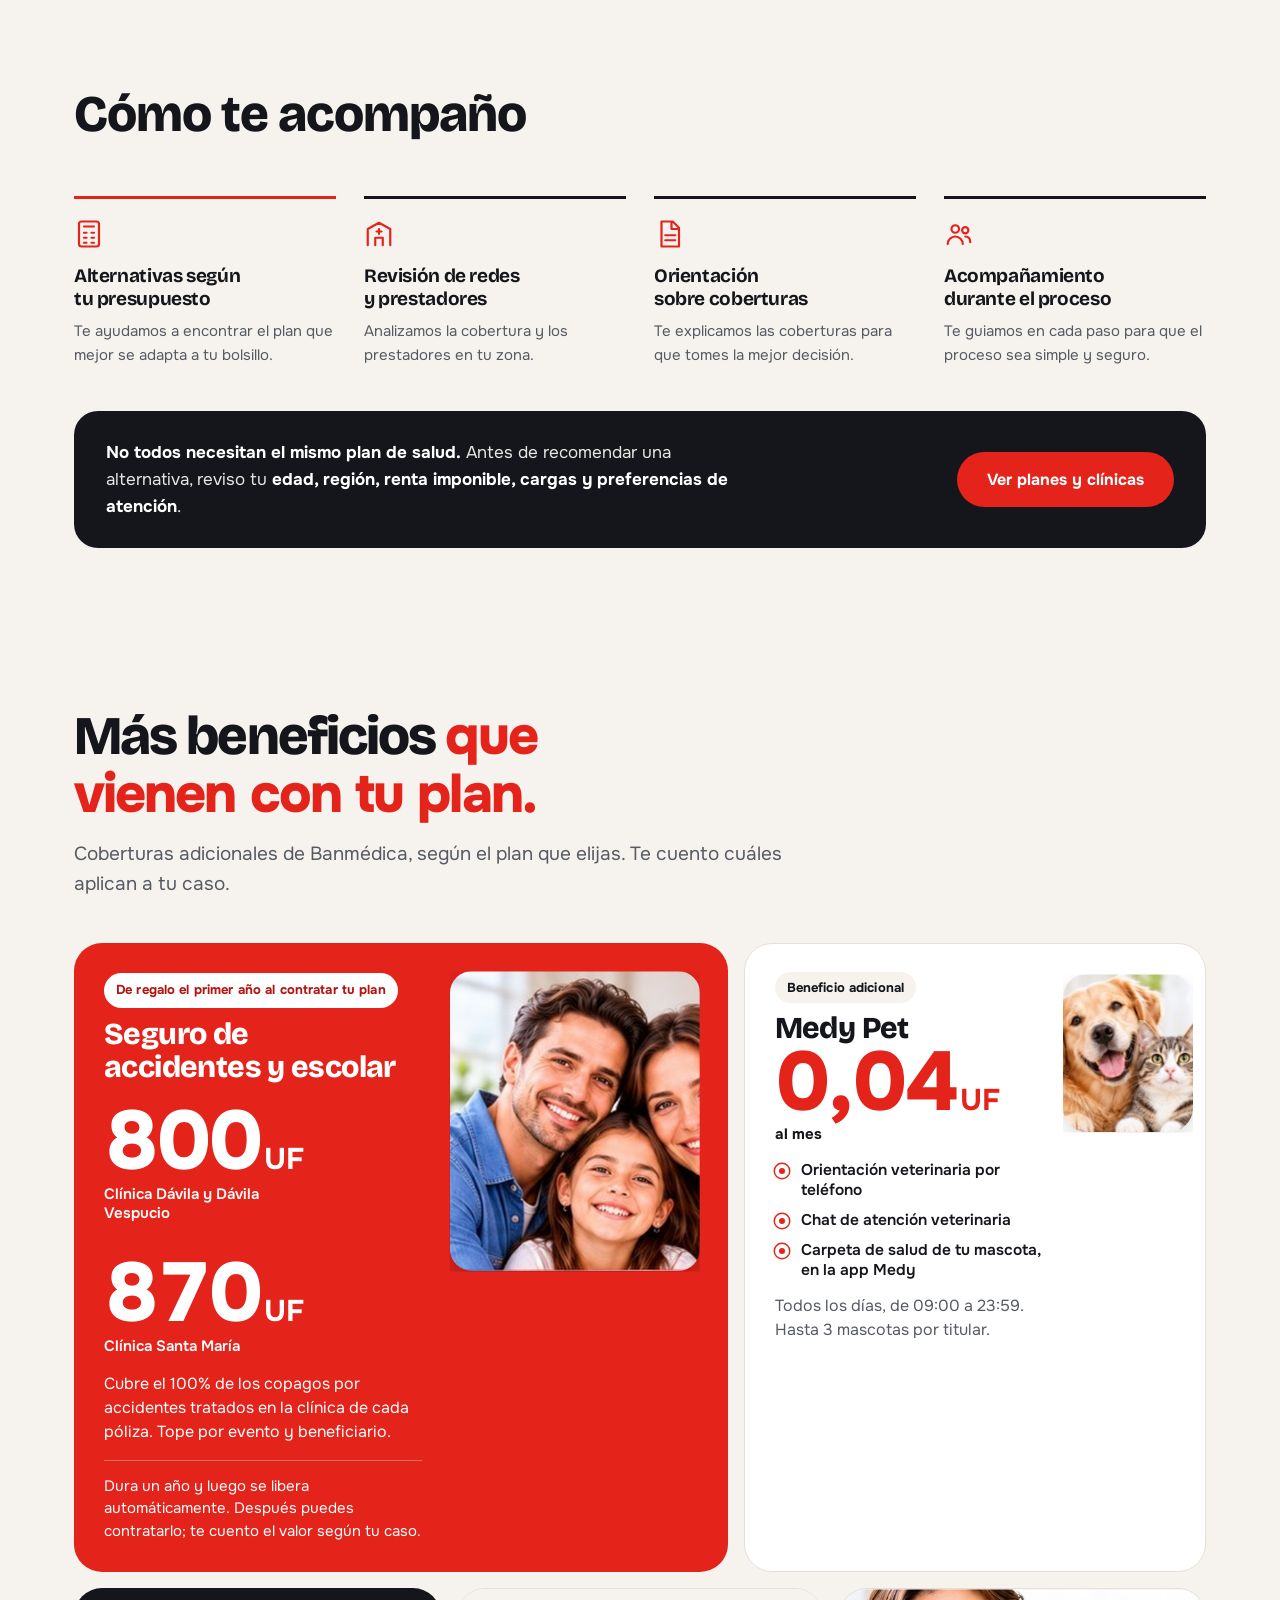
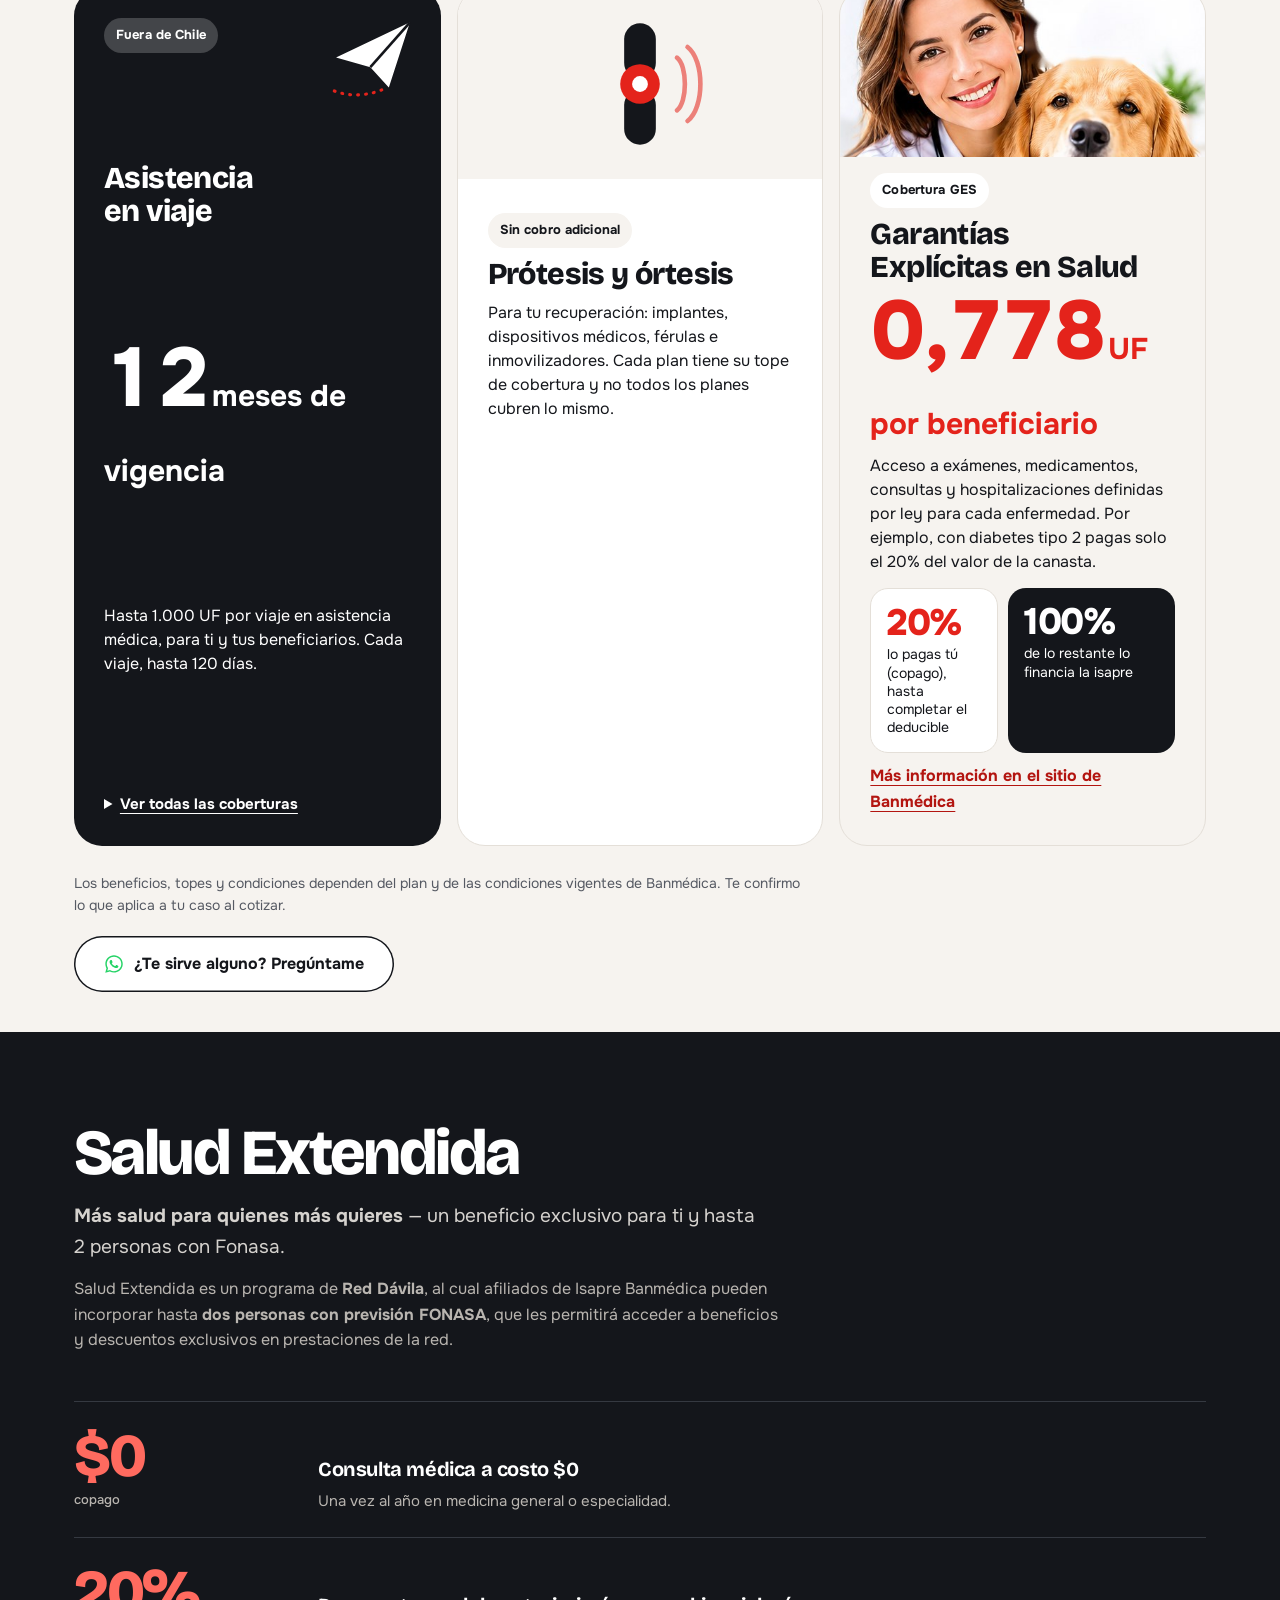
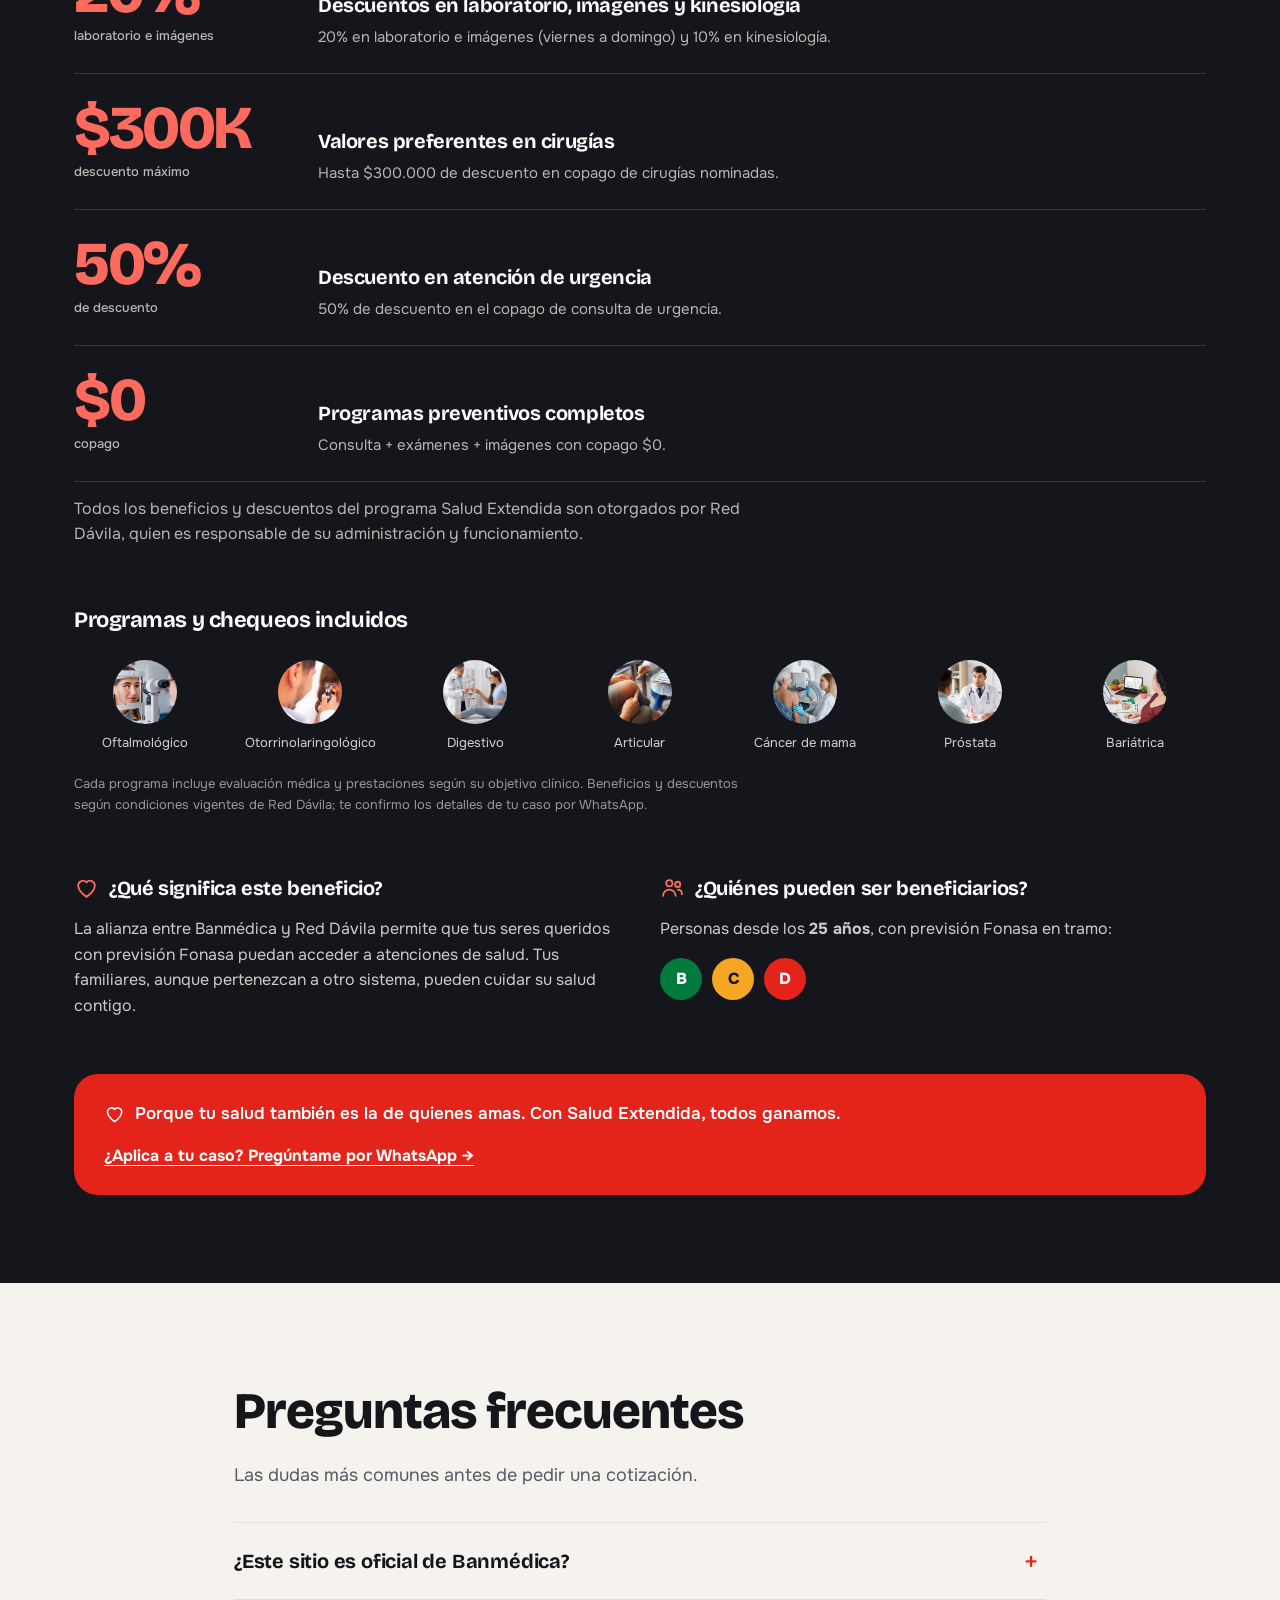
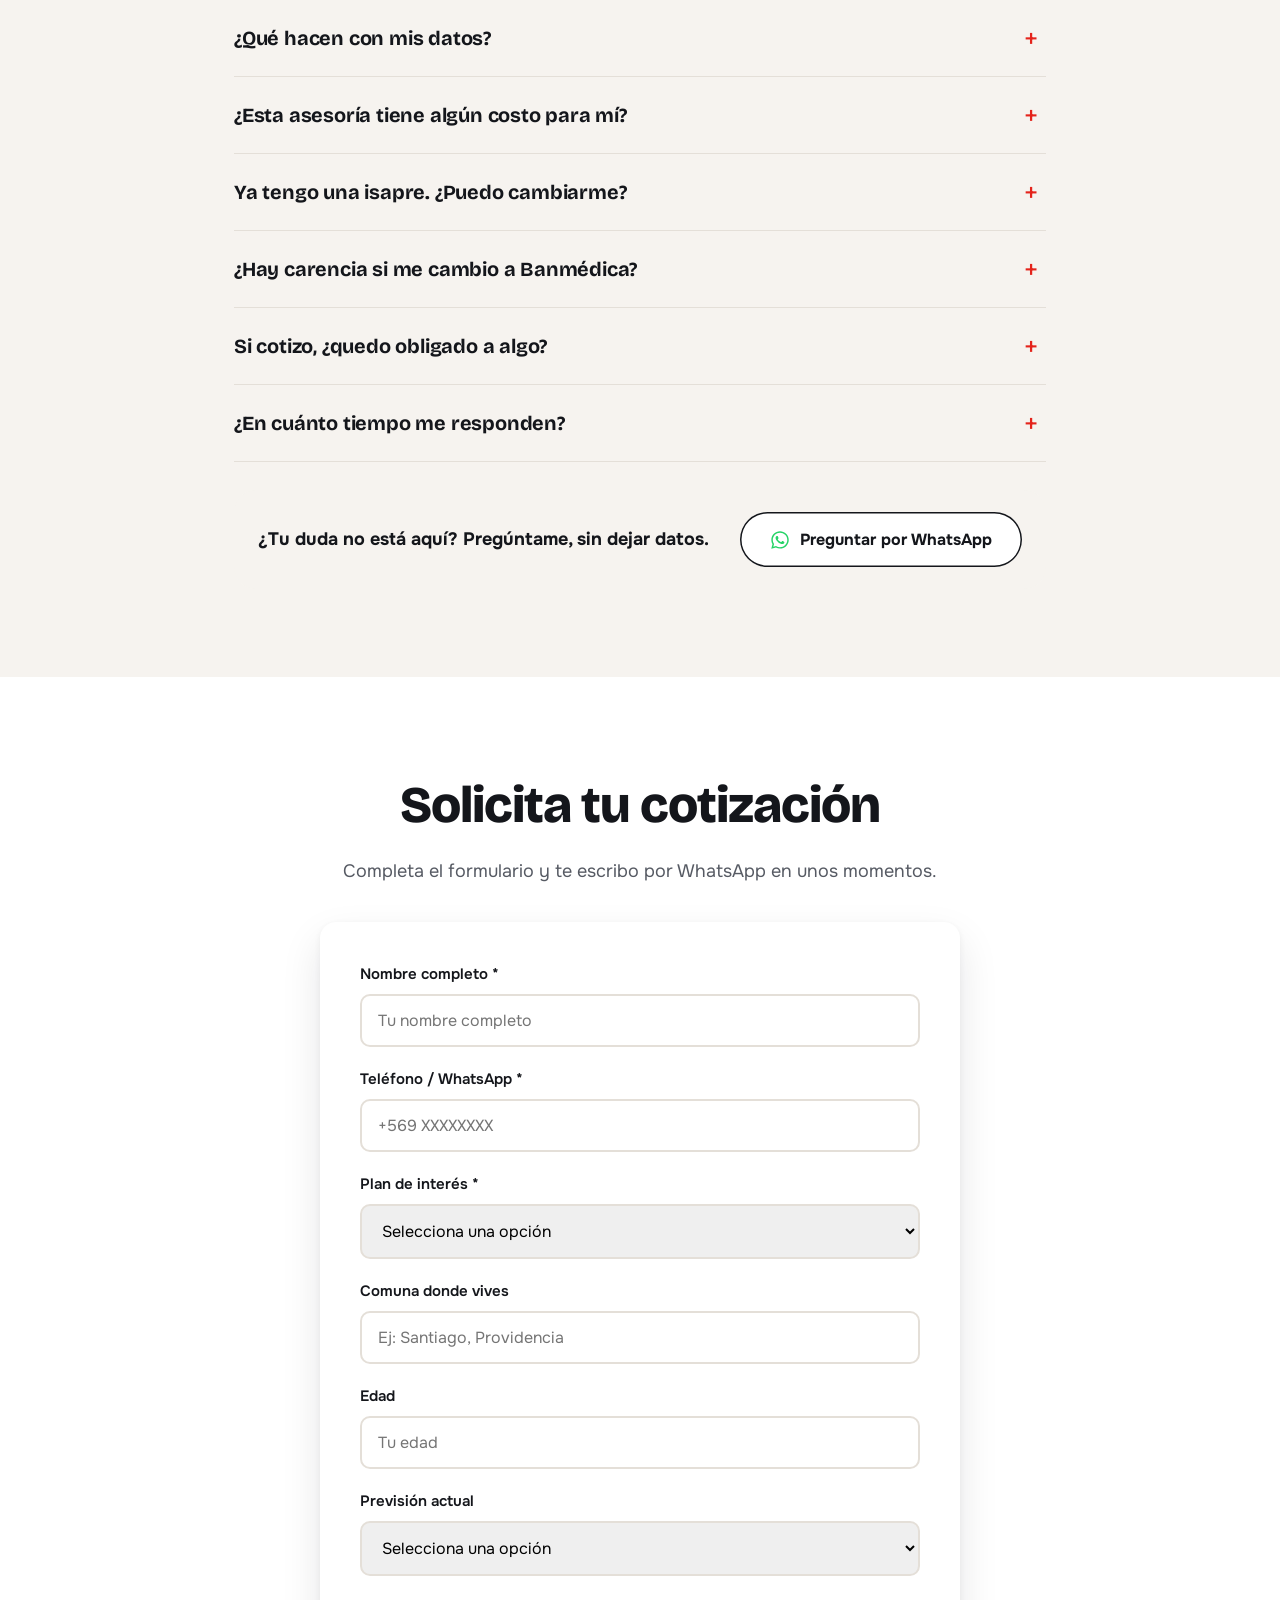
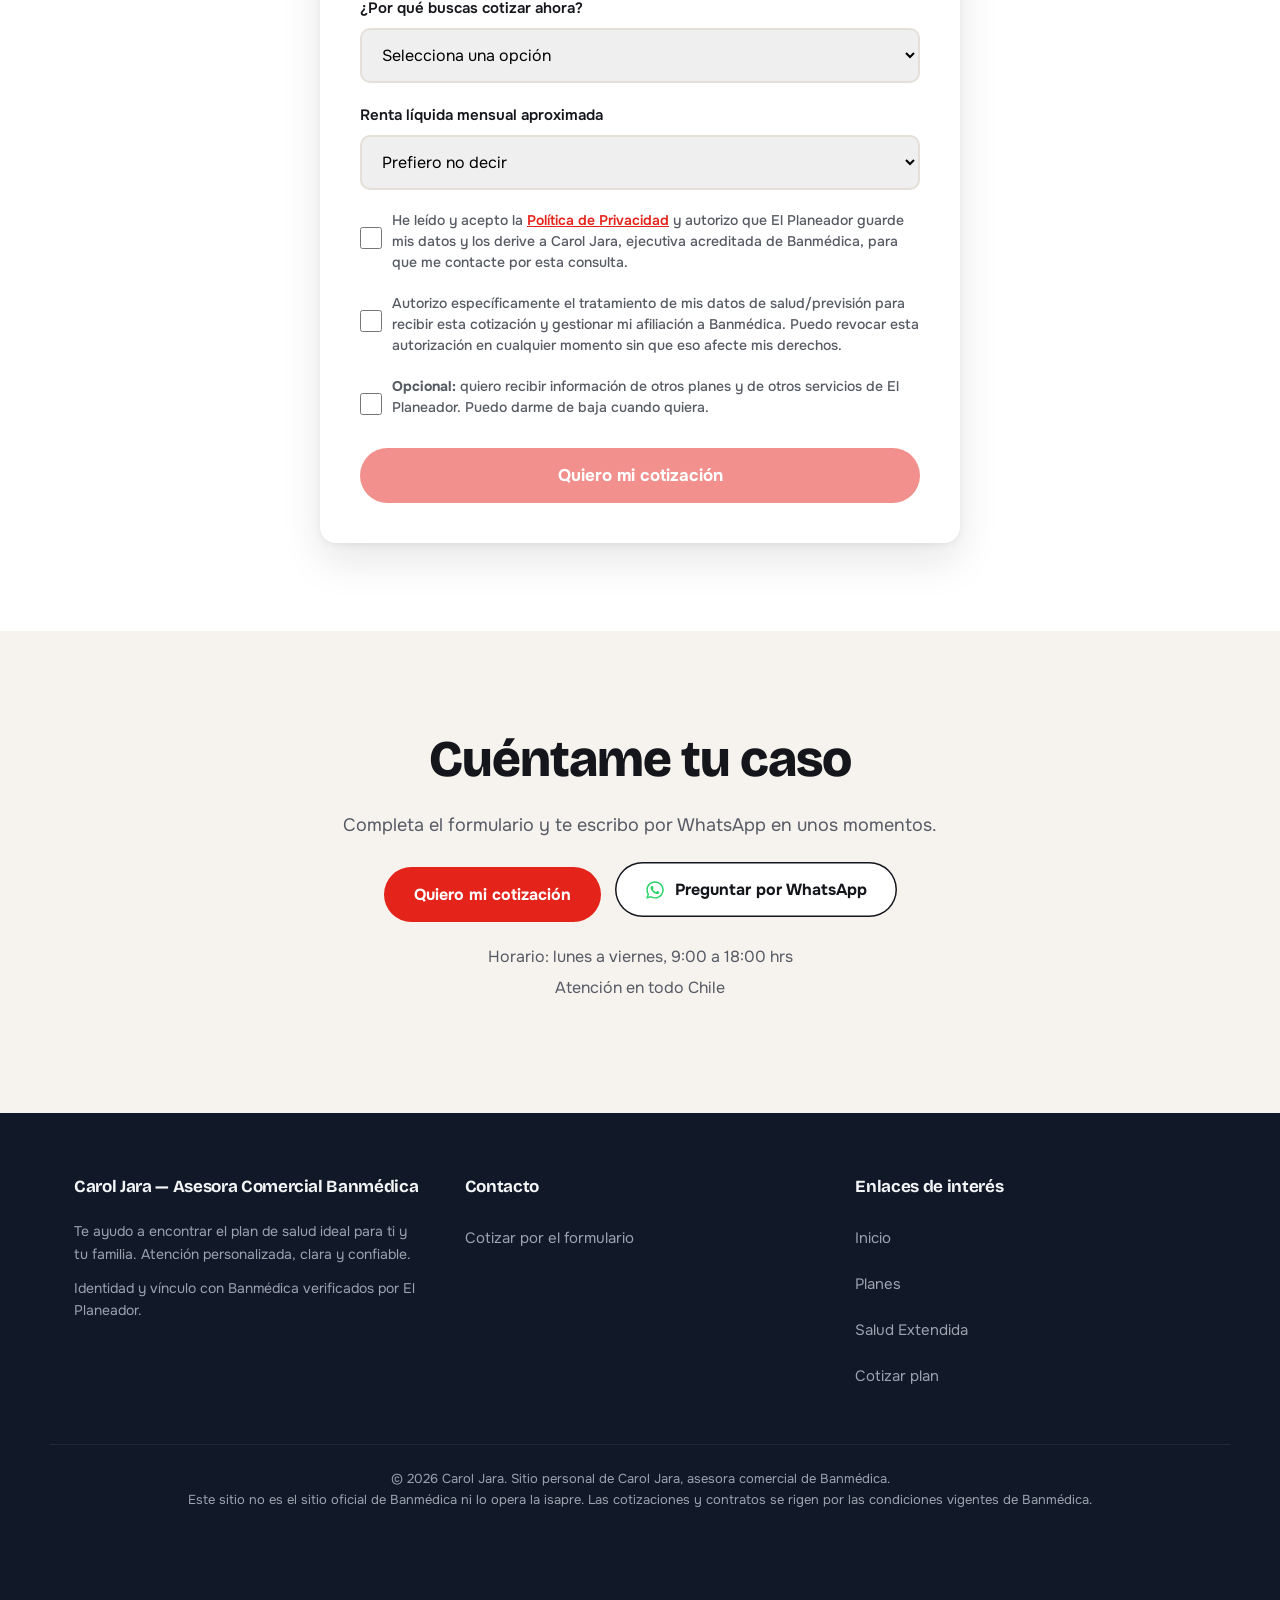
==== commit 2a007189: "Pagina de Carol: correcciones de la auditoria de Impeccable Co-Authored-By: Claude Sonnet 5.5 <norep" ====
--- a/salud/banmedica/carol-jara/index.html
+++ b/salud/banmedica/carol-jara/index.html
@@ -190,8 +190,8 @@
         .seguro-cifras { display: flex; gap: 34px; flex-wrap: wrap; margin: 10px 0 6px; }
         .seguro-cifras div { display: flex; flex-direction: column; gap: 6px; }
         .seguro-cifras span { font-size: 15px; font-weight: 600; max-width: 12em; line-height: 1.25; }
-        .bt-seguro .nota-bt { font-size: 15px; opacity: .95; border-top: 1px solid rgba(255,255,255,.35); padding-top: 14px; margin-top: 6px; }
-        .bt a.ver { font-weight: 700; color: var(--rojo); text-decoration: underline; text-underline-offset: 4px; }
+        .bt-seguro .nota-bt { font-size: 15px; border-top: 1px solid rgba(255,255,255,.35); padding-top: 14px; margin-top: 6px; }
+        .bt a.ver { font-weight: 700; color: var(--rojo-hondo); text-decoration: underline; text-underline-offset: 4px; }
         .bt details { margin-top: 6px; }
         .bt details summary { cursor: pointer; font-weight: 700; font-size: 15px; text-decoration: underline; text-underline-offset: 4px; }
         .bt details ul { margin: 10px 0 0; padding-left: 18px; display: grid; gap: 4px; font-size: 14.5px; }
@@ -286,7 +286,7 @@
         .se-info p { color: #CFCBC6; font-size: 16px; }
         .tramos { display: flex; gap: 10px; margin-top: 16px; }
         .tramo { width: 42px; height: 42px; border-radius: 50%; display: flex; align-items: center; justify-content: center; color: #fff; font-weight: 800; }
-        .tramo.b { background: var(--verde); } .tramo.c { background: #F5A623; } .tramo.d { background: var(--rojo); }
+        .tramo.c { background: #F5A623; } .tramo.d { background: var(--rojo); }
         .se-cierre { margin-top: 56px; padding: 26px 30px; background: var(--rojo); border-radius: 24px; display: flex; justify-content: space-between; align-items: center; gap: 16px; flex-wrap: wrap; }
         .se-cierre p { display: flex; align-items: center; gap: 10px; font-weight: 600; font-size: 17px; }
         .se-cierre a { color: #fff; font-weight: 700; text-underline-offset: 4px; }
@@ -426,11 +426,20 @@
         /* ---- movimiento sobrio (pagina ejecutiva) ---- */
         @media (prefers-reduced-motion: no-preference) {
             .js .rv:not(.vista) { opacity: 0; transform: translateY(16px); }
-            .js .rv { transition: opacity .7s cubic-bezier(.16,.84,.3,1) calc(var(--i, 0) * 70ms), transform .7s cubic-bezier(.16,.84,.3,1) calc(var(--i, 0) * 70ms), box-shadow .35s; }
+            .js .rv { transition: opacity .7s cubic-bezier(.16,.84,.3,1) calc(var(--i, 0) * 70ms), transform .7s cubic-bezier(.16,.84,.3,1), box-shadow .35s; }
             .js .rv.vista { opacity: 1; transform: none; }
+            .js .bt.vista:hover { transform: translateY(-4px); }
             .js .bt [class*="bt-foto"] { clip-path: inset(0 100% 0 0); }
             .js .bt.vista [class*="bt-foto"] { clip-path: inset(0 0 0 0); transition: clip-path 1.1s cubic-bezier(.16,.84,.3,1) .2s; }
         }
+
+        /* ---- ajustes de la auditoria ---- */
+        div.whatsapp-fijo { box-shadow: 0 0 0 3px #fff, 0 8px 24px rgba(20,22,27,.3); }
+        .plan.dentro:hover { box-shadow: 0 0 0 3px var(--rojo), var(--sombra); }
+        .bt .gran { font-variant-numeric: tabular-nums; }
+        .reg-zona, .noticia { border: 1px solid var(--linea); background: #fff; border-radius: 18px; }
+        .plan-red + .plan-sub { color: var(--tinta); font-weight: 700; }
+        .plan-osc .plan-red + .plan-sub { color: #fff; }
     </style>
 </head>
 <body>
@@ -515,7 +524,7 @@
         <p class="planes-hint" id="planes-hint">Desliza para ver los 6 planes →</p>
         <p class="plan-regalo-frase"><strong>Por contratar el plan, vienen beneficios adicionales de regalo.</strong></p>
         <p class="plan-comun"><strong>En la mayoría de los planes:</strong> Farmacia Ambulatoria Lite, OMT MEDY, Asistencia en viaje (solo titulares hombres) y Salud Extendida.</p>
-        <div class="planes-grid">
+        <div class="planes-grid" id="planes-grid">
             <article class="plan" data-clinicas="dav ves" data-nombre="Plan Conecta"><span class="plan-fam">Plan cerrado</span><h3>Plan Conecta</h3><p class="plan-sub">Clínicas y prestadores</p><ul class="plan-red"><li>Clínica Dávila</li><li>Vespucio</li></ul><p class="plan-sub">Beneficios de regalo</p><ul class="plan-regalo"><li>Copago $0 en exámenes e imagenología (Dávila y Vespucio)</li><li>50% de descuento en exámenes por 3 meses</li><li>Cobertura ambulatoria Plus Vidaintegra</li><li>Telemedicina MEDY</li></ul><a class="ask" href="https://wa.me/56923971471?text=Hola%20Carol%2C%20vi%20el%20Plan%20Conecta%20en%20tu%20p%C3%A1gina%20y%20tengo%20una%20pregunta." target="_blank" rel="noopener">Preguntar por este plan</a></article>
             <article class="plan" data-clinicas="dav ves rs huch ind" data-nombre="Plan Clásico Silver"><span class="plan-fam">Clásico</span><h3>Plan Clásico Silver</h3><p class="plan-sub">Clínicas y prestadores</p><ul class="plan-red"><li>Clínica Dávila Recoleta</li><li>Vespucio</li><li>RedSalud Santiago</li><li>RedSalud Providencia</li><li>Hosp. U. de Chile</li><li>Indisa</li></ul><p class="plan-sub">Beneficios de regalo</p><ul class="plan-regalo"><li>Seguro de accidentes (Dávila y Vespucio)</li><li>Exámenes con copago cero</li></ul><a class="ask" href="https://wa.me/56923971471?text=Hola%20Carol%2C%20vi%20el%20Plan%20Cl%C3%A1sico%20Silver%20en%20tu%20p%C3%A1gina%20y%20tengo%20una%20pregunta." target="_blank" rel="noopener">Preguntar por este plan</a></article>
             <article class="plan" data-clinicas="dav ves rs ind sm meds uch" data-nombre="Plan Gold One"><span class="plan-fam">Clásico y Superior</span><h3>Plan Gold One</h3><p class="plan-sub">Clínicas y prestadores</p><ul class="plan-red"><li>Clínica Dávila</li><li>Vespucio</li><li>RedSalud Providencia</li><li>RedSalud Santiago</li><li>Indisa</li><li>Santa María</li><li>MEDS</li><li>Hosp. UC</li></ul><p class="plan-sub">Beneficios de regalo</p><ul class="plan-regalo"><li>Seguro de accidentes (Dávila y Vespucio)</li><li>Exámenes con copago cero</li></ul><a class="ask" href="https://wa.me/56923971471?text=Hola%20Carol%2C%20vi%20el%20Plan%20Gold%20One%20en%20tu%20p%C3%A1gina%20y%20tengo%20una%20pregunta." target="_blank" rel="noopener">Preguntar por este plan</a></article>
